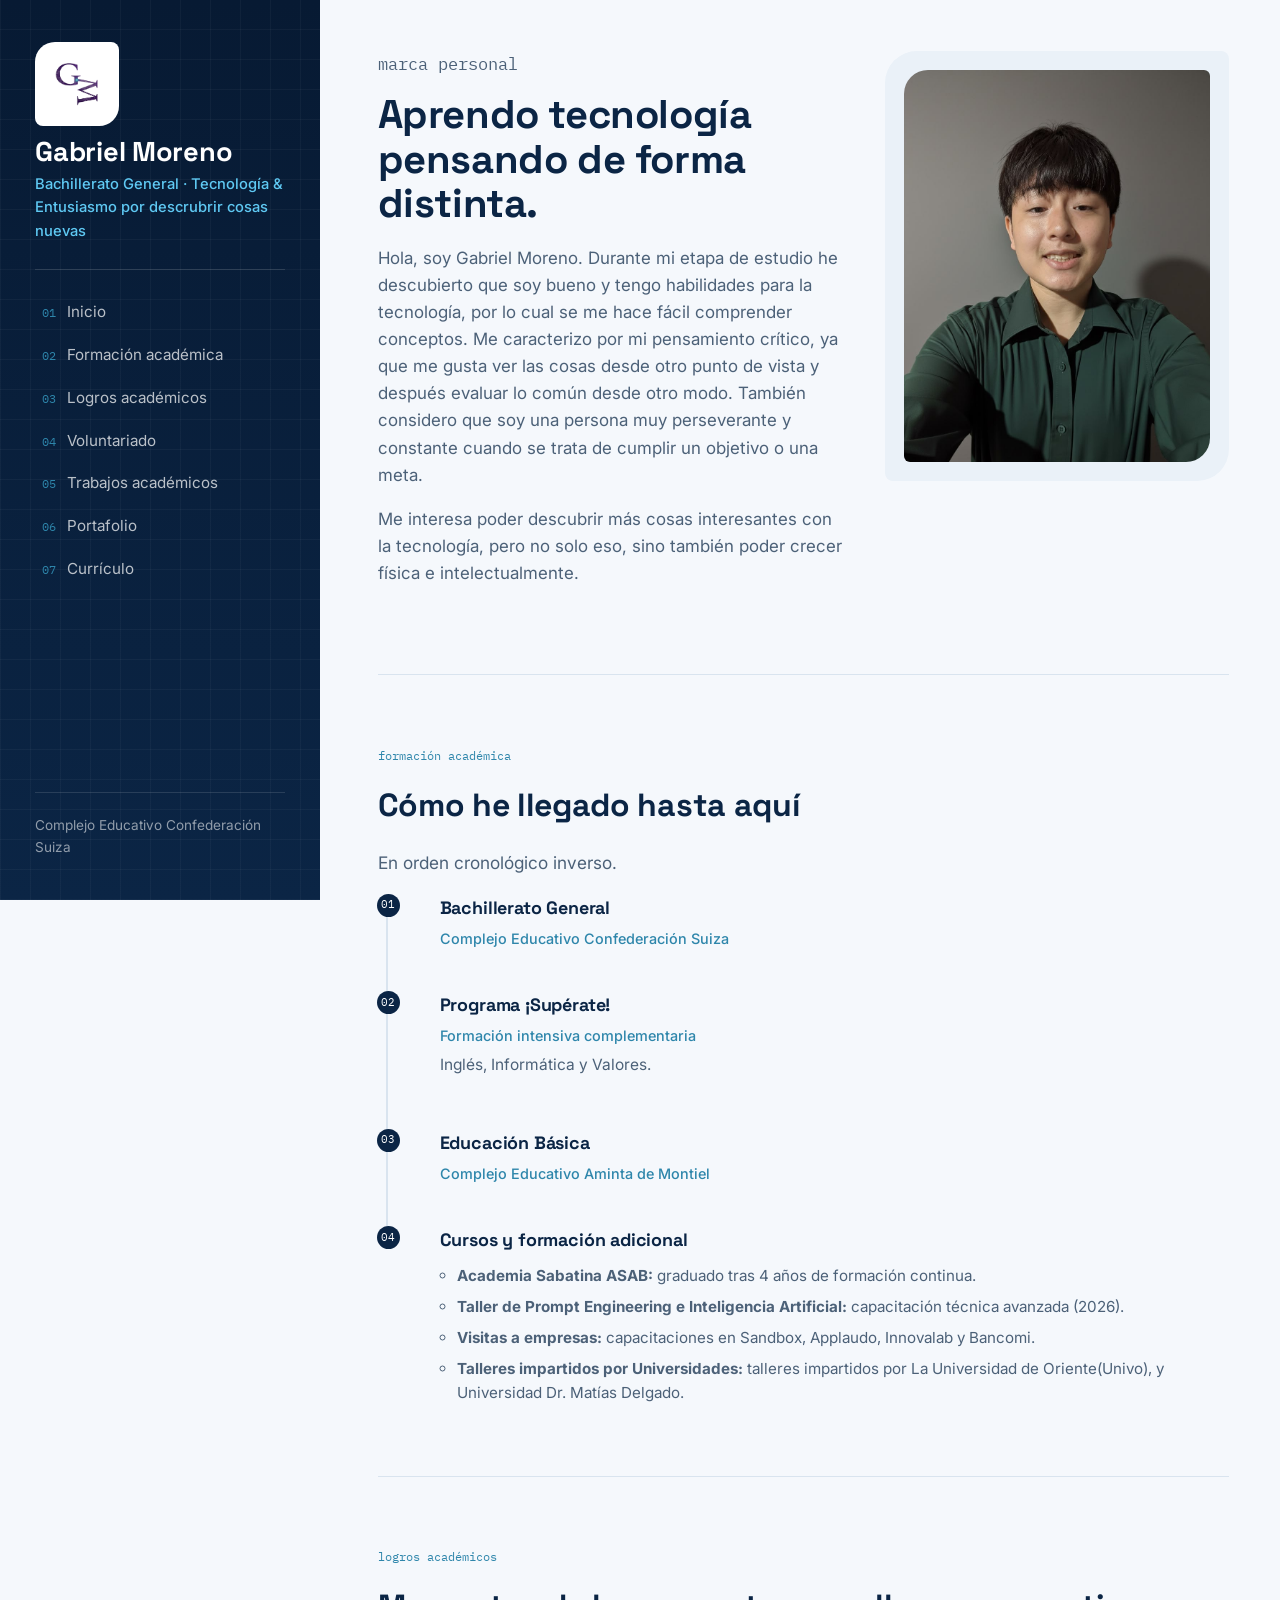
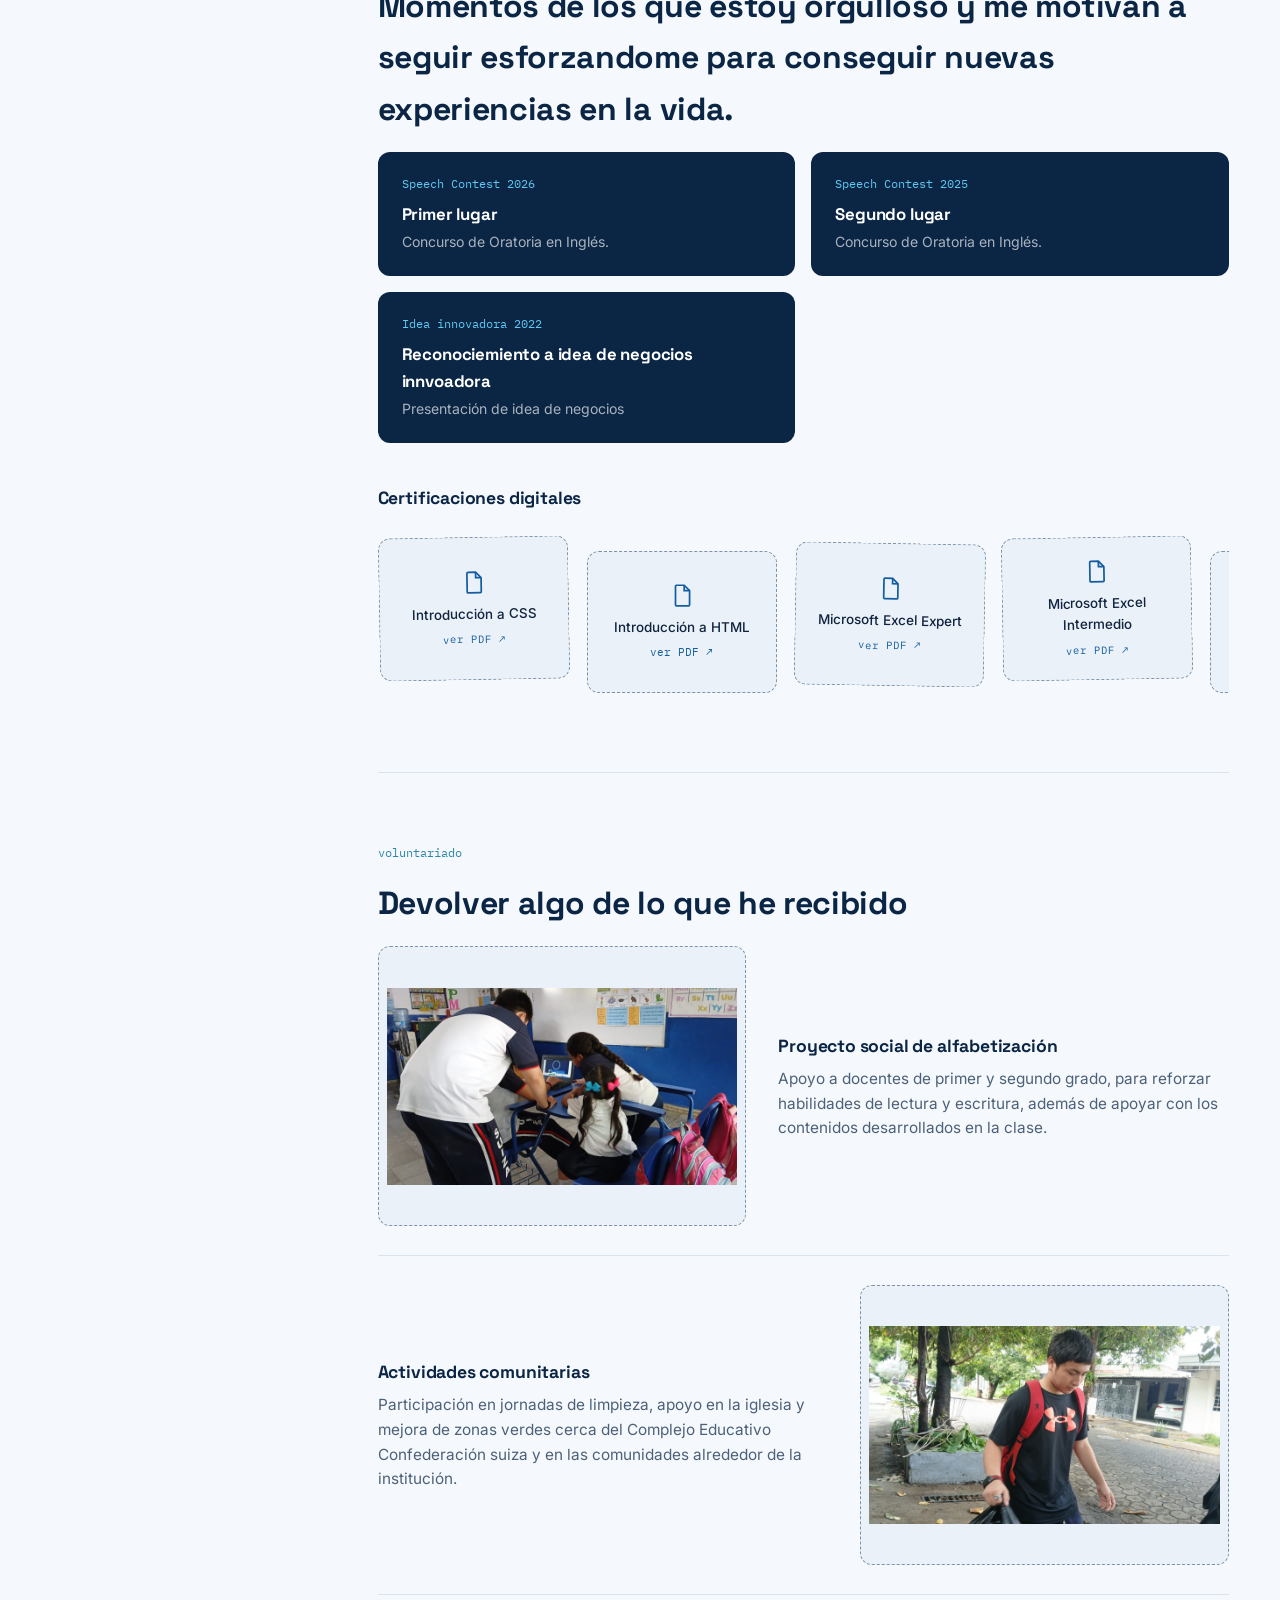
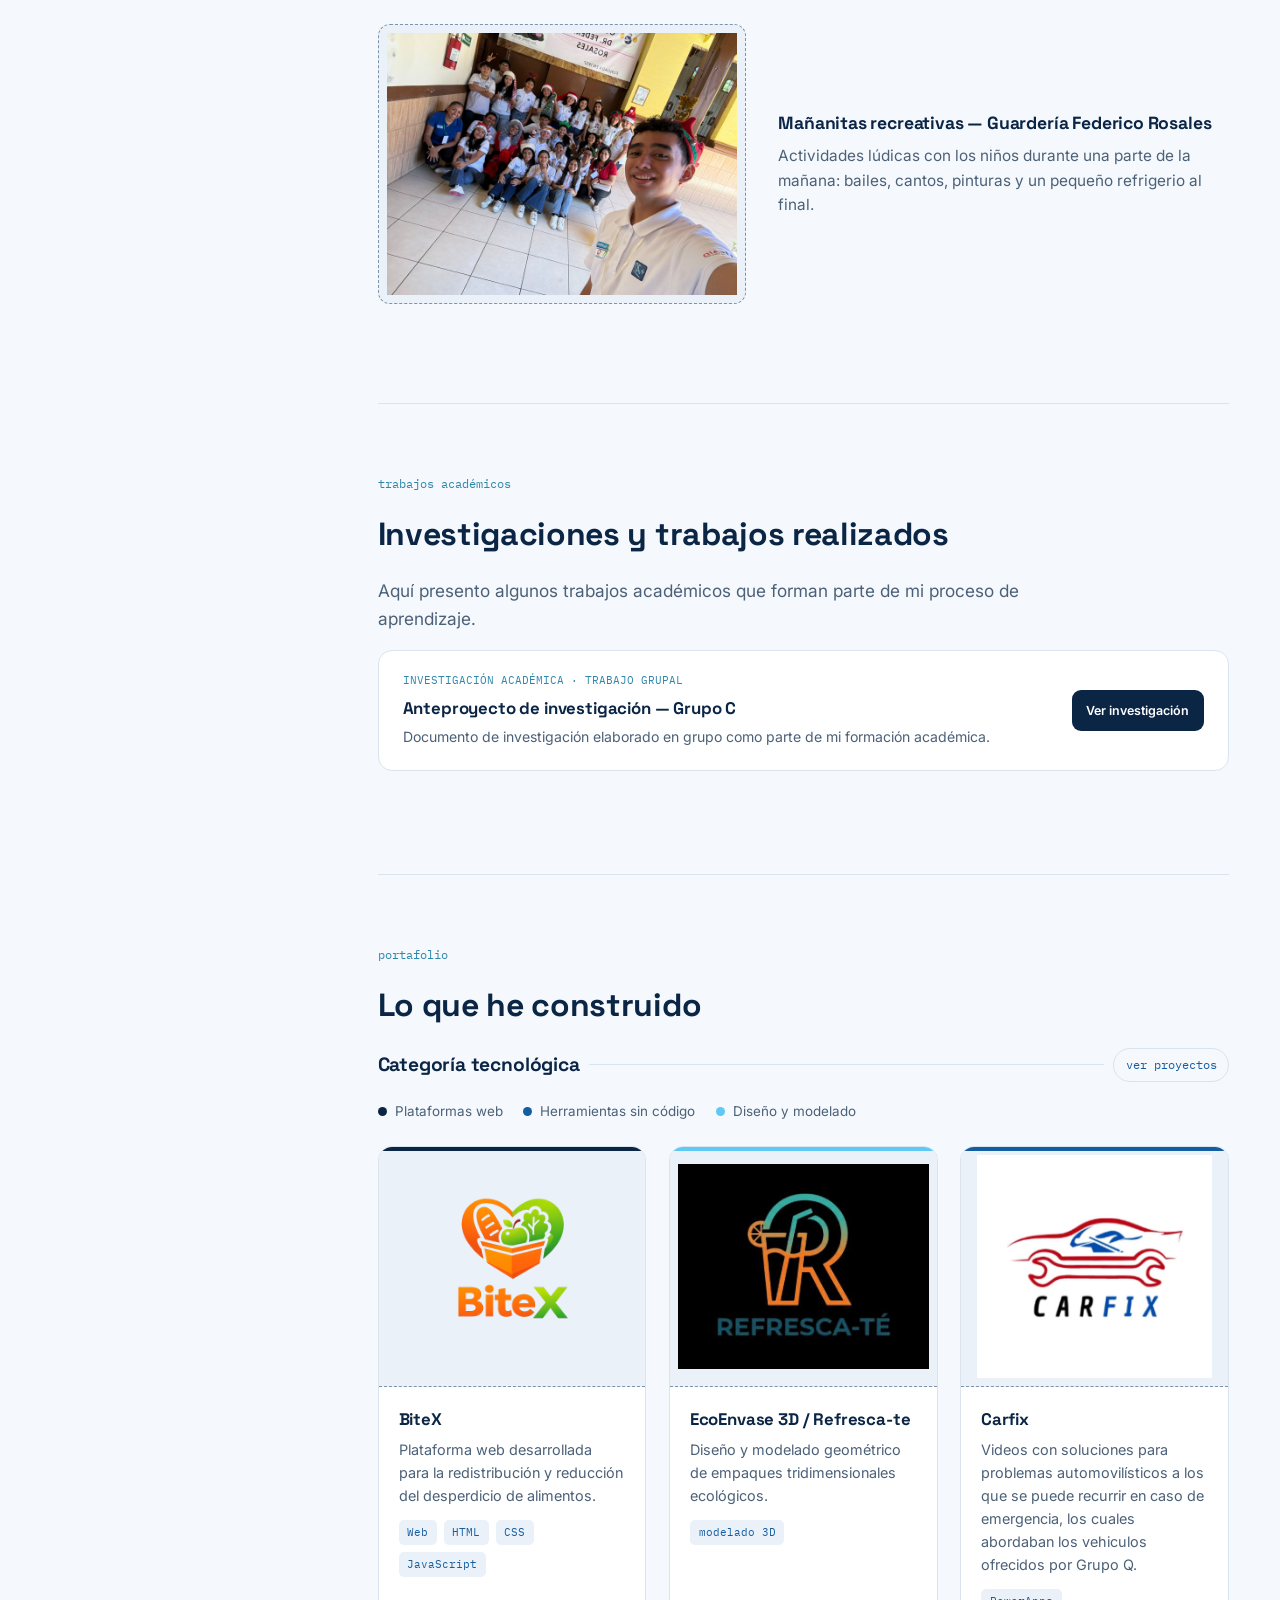
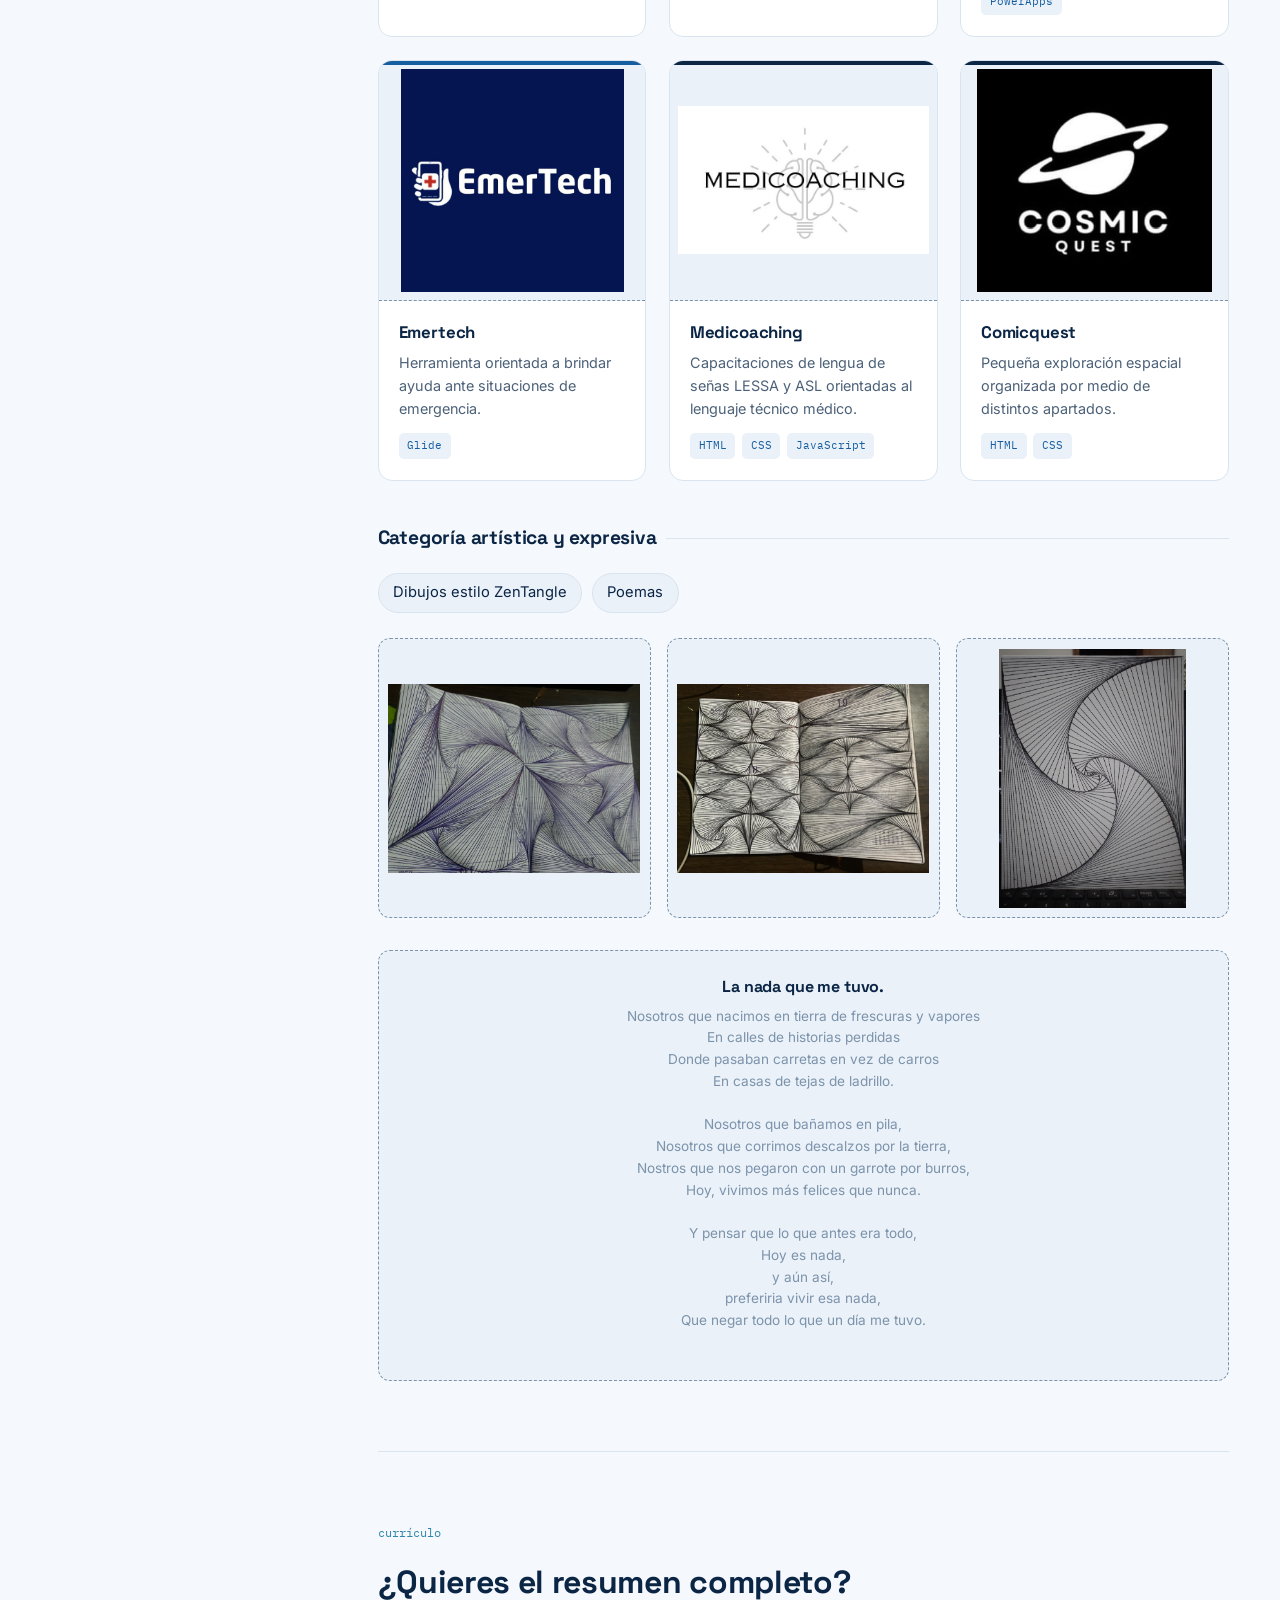
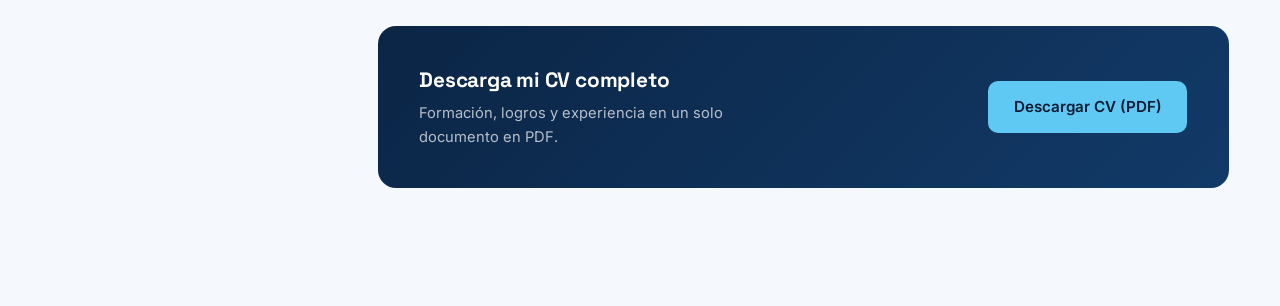
==== index.html @ 1324b187 "Remove 'Mixes de audio' from the list" ====
<!DOCTYPE html>
<html lang="es">
<head>
<!-- ===== CABECERA: configuración, título y hoja de estilos ===== -->
<meta charset="UTF-8">
<meta name="viewport" content="width=device-width, initial-scale=1.0">
<title>Gabriel Moreno — Marca Personal</title>
<link rel="preconnect" href="https://fonts.googleapis.com">
<link rel="preconnect" href="https://fonts.gstatic.com" crossorigin>
<link href="https://fonts.googleapis.com/css2?family=Space+Grotesk:wght@400;500;600;700&family=Inter:wght@400;500;600&family=IBM+Plex+Mono:wght@500&display=swap" rel="stylesheet">
<link rel="stylesheet" href="style.css">
</head>
<body>

<!-- ===== MENÚ LATERAL: navegación principal ===== -->
<nav class="sidebar" aria-label="Navegación principal">
  <div class="brand-mark">
    <img class="brand-logo" src="archivos/logo.png" alt="Logo de Gabriel Moreno">
  </div>
  <h1>Gabriel Moreno</h1>
  <p class="role">Bachillerato General · Tecnología &amp; Entusiasmo por descrubrir cosas nuevas</p>

  <ul class="sidebar-nav">
    <li><a href="#inicio"><span class="idx">01</span> Inicio</a></li>
    <li><a href="#formacion"><span class="idx">02</span> Formación académica</a></li>
    <li><a href="#logros"><span class="idx">03</span> Logros académicos</a></li>
    <li><a href="#voluntariado"><span class="idx">04</span> Voluntariado</a></li>
    <li><a href="#trabajos-academicos"><span class="idx">05</span> Trabajos académicos</a></li>
    <li><a href="#portafolio"><span class="idx">06</span> Portafolio</a></li>
    <li><a href="#cv"><span class="idx">07</span> Currículo</a></li>
  </ul>

  <div class="sidebar-footer">
    Complejo Educativo Confederación Suiza
    <br>
  </div>
</nav>

<!-- ===== CONTENIDO PRINCIPAL ===== -->
<main>

  <!-- ===== SECCIÓN 1: INICIO ===== -->
  <section id="inicio">
    <div class="hero-grid">
      <div class="hero-copy">
        <p class="kicker">marca personal</p>
        <h2>Aprendo tecnología pensando de forma distinta.</h2>
        <p>
          Hola, soy Gabriel Moreno. Durante mi etapa de estudio he descubierto que
          soy bueno y tengo habilidades para la tecnología, por lo cual se me hace
          fácil comprender conceptos. Me caracterizo por mi pensamiento crítico,
          ya que me gusta ver las cosas desde otro punto de vista y después evaluar
          lo común desde otro modo. También considero que soy una persona muy
          perseverante y constante cuando se trata de cumplir un objetivo o una meta.
        </p>
        <p>
          Me interesa poder descubrir más cosas interesantes con la tecnología,
          pero no solo eso, sino también poder crecer física e intelectualmente.
        </p>
      </div>
      <div class="photo-frame">
        <div class="photo-backdrop" aria-hidden="true"></div>
        <div class="photo-slot">
          <img src="archivos/yo.jpeg" alt="Gabriel Moreno">
        </div>
      </div>
    </div>
  </section>

  <!-- ===== SECCIÓN 2: FORMACIÓN ACADÉMICA ===== -->
  <section id="formacion">
    <p class="kicker">formación académica</p>
    <h2>Cómo he llegado hasta aquí</h2>
    <p class="lede">En orden cronológico inverso.</p>

    <ul class="timeline">
      <li>
        <h3>Bachillerato General</h3>
        <p class="meta">Complejo Educativo Confederación Suiza</p>
      </li>
      <li>
        <h3>Programa ¡Supérate!</h3>
        <p class="meta">Formación intensiva complementaria</p>
        <p>Inglés, Informática y Valores.</p>
      </li>
      <li>
        <h3>Educación Básica</h3>
        <p class="meta">Complejo Educativo Aminta de Montiel</p>
      </li>
      <li>
         <h3>Cursos y formación adicional</h3>
        <ul class="sub-list">
          <li><strong>Academia Sabatina ASAB:</strong> graduado tras 4 años de formación continua.</li>
          <li><strong>Taller de Prompt Engineering e Inteligencia Artificial:</strong> capacitación técnica avanzada (2026).</li>
          <li><strong>Visitas a empresas:</strong> capacitaciones en Sandbox, Applaudo, Innovalab y Bancomi.</li>
          <li><strong>Talleres impartidos por Universidades:</strong> talleres impartidos por La Universidad de Oriente(Univo), y Universidad Dr. Matías Delgado.</li>
        </ul>
      </li>
    </ul>
  </section>

  <!-- ===== SECCIÓN 3: LOGROS ACADÉMICOS ===== -->
  <section id="logros">
    <p class="kicker">logros académicos</p>
    <h2>Momentos de los que estoy orgulloso y me motivan a seguir esforzandome para conseguir nuevas experiencias en la vida.</h2>

    <div class="achievement-highlights">
      <div class="card">
        <span class="tag">Speech Contest 2026</span>
        <h3>Primer lugar</h3>
        <p>Concurso de Oratoria en Inglés.</p>
      </div>
      <div class="card">
        <span class="tag">Speech Contest 2025</span>
        <h3>Segundo lugar</h3>
        <p>Concurso de Oratoria en Inglés.</p>
      </div>
      <div class="card">
        <span class="tag">Idea innovadora 2022</span>
        <h3>Reconociemiento a idea de negocios innvoadora</h3>
        <p>Presentación de idea de negocios</p>
      </div>
    </div>

    <h3 class="section-sub">Certificaciones digitales</h3>
    <div class="cert-grid">
      <label class="cert-slot"  for="toggle-media-css">
        <svg class="cert-icon" viewBox="0 0 24 24" fill="none" stroke="currentColor" stroke-width="1.6" aria-hidden="true"><path d="M7 3h7l5 5v13a1 1 0 0 1-1 1H7a1 1 0 0 1-1-1V4a1 1 0 0 1 1-1z"/><path d="M14 3v5h5"/></svg>
        <span class="cert-name">Introducción a CSS</span>
        <span class="cert-hint">ver PDF ↗</span>
      </label>
      <label class="cert-slot"  for="toggle-media-html">
        <svg class="cert-icon" viewBox="0 0 24 24" fill="none" stroke="currentColor" stroke-width="1.6" aria-hidden="true"><path d="M7 3h7l5 5v13a1 1 0 0 1-1 1H7a1 1 0 0 1-1-1V4a1 1 0 0 1 1-1z"/><path d="M14 3v5h5"/></svg>
        <span class="cert-name">Introducción a HTML</span>
        <span class="cert-hint">ver PDF ↗</span>
      </label>
      <label class="cert-slot"  for="toggle-pdf-excel-expert">
        <svg class="cert-icon" viewBox="0 0 24 24" fill="none" stroke="currentColor" stroke-width="1.6" aria-hidden="true"><path d="M7 3h7l5 5v13a1 1 0 0 1-1 1H7a1 1 0 0 1-1-1V4a1 1 0 0 1 1-1z"/><path d="M14 3v5h5"/></svg>
        <span class="cert-name">Microsoft Excel Expert</span>
        <span class="cert-hint">ver PDF ↗</span>
      </label>
      <label class="cert-slot"  for="toggle-pdf-excel-intermedio">
        <svg class="cert-icon" viewBox="0 0 24 24" fill="none" stroke="currentColor" stroke-width="1.6" aria-hidden="true"><path d="M7 3h7l5 5v13a1 1 0 0 1-1 1H7a1 1 0 0 1-1-1V4a1 1 0 0 1 1-1z"/><path d="M14 3v5h5"/></svg>
        <span class="cert-name">Microsoft Excel Intermedio</span>
        <span class="cert-hint">ver PDF ↗</span>
      </label>
      <a class="cert-slot" href="#diploma - Gabriel de Jesús Moreno">
        <svg class="cert-icon" viewBox="0 0 24 24" fill="none" stroke="currentColor" stroke-width="1.6" aria-hidden="true"><path d="M7 3h7l5 5v13a1 1 0 0 1-1 1H7a1 1 0 0 1-1-1V4a1 1 0 0 1 1-1z"/><path d="M14 3v5h5"/></svg>
        <span class="cert-name">Grupo de Inglés — TELUS</span>
        <span class="cert-hint">ver PDF ↗</span>
      </a>
      <label class="cert-slot"  for="toggle-pdf-netacad">
        <svg class="cert-icon" viewBox="0 0 24 24" fill="none" stroke="currentColor" stroke-width="1.6" aria-hidden="true"><path d="M7 3h7l5 5v13a1 1 0 0 1-1 1H7a1 1 0 0 1-1-1V4a1 1 0 0 1 1-1z"/><path d="M14 3v5h5"/></svg>
        <span class="cert-name">NetAcad</span>
        <span class="cert-hint">ver PDF ↗</span>
      </label>
      <label class="cert-slot"  for="toggle-pdf-devweek">
        <svg class="cert-icon" viewBox="0 0 24 24" fill="none" stroke="currentColor" stroke-width="1.6" aria-hidden="true"><path d="M7 3h7l5 5v13a1 1 0 0 1-1 1H7a1 1 0 0 1-1-1V4a1 1 0 0 1 1-1z"/><path d="M14 3v5h5"/></svg>
        <span class="cert-name">DevWeek — Elaniin</span>
        <span class="cert-hint">ver PDF ↗</span>
      </label>
      <label class="cert-slot"  for="toggle-media-js">
        <svg class="cert-icon" viewBox="0 0 24 24" fill="none" stroke="currentColor" stroke-width="1.6" aria-hidden="true"><path d="M7 3h7l5 5v13a1 1 0 0 1-1 1H7a1 1 0 0 1-1-1V4a1 1 0 0 1 1-1z"/><path d="M14 3v5h5"/></svg>
        <span class="cert-name">Introducción a JavaScript</span>
        <span class="cert-hint">ver PDF ↗</span>
      </label>
    </div>
  </section>

  <!-- ===== SECCIÓN 4: VOLUNTARIADO ===== -->
  <section id="voluntariado">
    <p class="kicker">voluntariado</p>
    <h2>Devolver algo de lo que he recibido</h2>

    <div class="volunteer-row">
      <div class="img-slot">
        <label class="media-trigger"  aria-label="Ampliar imagen" for="toggle-img-vol1"><img src="archivos/voluntariado1.jpeg" alt="Clases con los niños." ></label>
      </div>
      <div>
        <h3>Proyecto social de alfabetización</h3>
        <p>Apoyo a docentes de primer y segundo grado, para reforzar habilidades de lectura y escritura, además de apoyar con los contenidos desarrollados en la clase.</p>
      </div>
    </div>

    <div class="volunteer-row">
      <div class="img-slot">
        <label class="media-trigger"  aria-label="Ampliar imagen" for="toggle-img-vol2"><img src="archivos/voluntariado2.jpeg" alt="Ayuda comunitaria." ></label>
      </div>
      <div>
        <h3>Actividades comunitarias</h3>
        <p>Participación en jornadas de limpieza, apoyo en la iglesia y mejora de zonas verdes cerca del Complejo Educativo Confederación suiza y en las comunidades alrededor de la institución.</p>
      </div>
    </div>

    <div class="volunteer-row">
      <div class="img-slot">
        <label class="media-trigger"  aria-label="Ampliar imagen" for="toggle-img-vol3"><img src="archivos/voluntariado3.jpeg" alt="Mañanitas recreativas." ></label>
      </div>
      <div>
        <h3>Mañanitas recreativas — Guardería Federico Rosales</h3>
        <p>Actividades lúdicas con los niños durante una parte de la mañana: bailes, cantos, pinturas y un pequeño refrigerio al final.</p>
      </div>
    </div>
  </section>

  <!-- ===== SECCIÓN 5: TRABAJOS ACADÉMICOS ===== -->
  <!-- Esta sección reúne investigaciones y documentos académicos que he realizado. -->
  <section id="trabajos-academicos">
    <p class="kicker">trabajos académicos</p>
    <h2>Investigaciones y trabajos realizados</h2>
    <p class="lede">
      Aquí presento algunos trabajos académicos que forman parte de mi proceso de aprendizaje.
    </p>

    <!-- Tarjeta del documento investigativo -->
    <div class="research-card">
      <div>
        <span class="research-kind">Investigación académica · Trabajo grupal</span>
        <h4>Anteproyecto de investigación — Grupo C</h4>
        <p>Documento de investigación elaborado en grupo como parte de mi formación académica.</p>
      </div>
      <label class="research-button" for="toggle-pdf-research">Ver investigación</label>
    </div>
  </section>

  <!-- ===== SECCIÓN 6: PORTAFOLIO ===== -->
  <section id="portafolio">
    <p class="kicker">portafolio</p>
    <h2>Lo que he construido</h2>

    <div class="portfolio-tabs-label">
      <h3>Categoría tecnológica</h3>
      <div class="line"></div>
      <a class="repo-link" href="proyectos/README.md">ver proyectos</a>
    </div>

    <div class="cat-legend">
      <span><i style="background:var(--color-web)"></i>Plataformas web</span>
      <span><i style="background:var(--color-sin-codigo)"></i>Herramientas sin código</span>
      <span><i style="background:var(--color-diseno)"></i>Diseño y modelado</span>
    </div>

    <div class="project-grid">
      <div class="project-card" style="--accent:var(--color-web)">
        <div class="img-slot">
          <img src="archivos/bitex.png" alt="Proyecto BiteX">
        </div>
        <div class="body">
          <h4>BiteX</h4>
          <p>Plataforma web desarrollada para la redistribución y reducción del desperdicio de alimentos.</p>
          <ul class="stack"><li>Web</li><li>HTML</li><li>CSS</li><li>JavaScript</li></ul>
        </div>
      </div>

      <div class="project-card" style="--accent:var(--color-diseno)">
        <div class="img-slot">
          <img src="archivos/refrescate.jpeg" alt="Imagen del proyecto">
        </div>
        <div class="body">
          <h4>EcoEnvase 3D / Refresca-te</h4>
          <p>Diseño y modelado geométrico de empaques tridimensionales ecológicos.</p>
          <ul class="stack"><li>modelado 3D</li></ul>
        </div>
      </div>

      <div class="project-card" style="--accent:var(--color-sin-codigo)">
        <div class="img-slot">
          <img src="archivos/carfix.jpeg" alt="Proyecto Carfix">        </div>
        <div class="body">
          <h4>Carfix</h4>
          <p>Videos con soluciones para problemas automovilísticos a los que se puede recurrir en caso de emergencia, los cuales abordaban los vehiculos ofrecidos por Grupo Q.</p>
          <ul class="stack"><li>PowerApps</li></ul>
        </div>      </div>

      <div class="project-card" style="--accent:var(--color-sin-codigo)">
        <div class="img-slot">
          <img src="archivos/emertech.jpeg" alt="Proyecto Emertech">
        </div>
        <div class="body">
          <h4>Emertech</h4>
          <p>Herramienta orientada a brindar ayuda ante situaciones de emergencia.</p>
          <ul class="stack"><li>Glide</li></ul>
        </div>
      </div>

      <div class="project-card" style="--accent:var(--color-web)">
        <div class="img-slot">
          <img src="archivos/medicoaching.jpeg" alt="Proyecto Medicoaching">
        </div>
        <div class="body">
          <h4>Medicoaching</h4>
          <p>Capacitaciones de lengua de señas LESSA y ASL orientadas al lenguaje técnico médico.</p>
          <ul class="stack"><li>HTML</li><li>CSS</li><li>JavaScript</li></ul>
        </div>
      </div>

      <div class="project-card" style="--accent:var(--color-web)">
        <div class="img-slot">
          <img src="archivos/comicquest.jpeg" alt="Proyecto Comicquest">
        </div>
        <div class="body">
          <h4>Comicquest</h4>
          <p>Pequeña exploración espacial organizada por medio de distintos apartados.</p>
          <ul class="stack"><li>HTML</li><li>CSS</li></ul>
        </div>
      </div>
    </div>

    <div class="portfolio-tabs-label">
      <h3>Categoría artística y expresiva</h3>
      <div class="line"></div>
    </div>

    <ul class="art-list">
      <li>Dibujos estilo ZenTangle</li>
      <li>Poemas</li>
    </ul>

    <div class="art-gallery">
      <div class="art-slot">
        <label class="media-trigger"  aria-label="Ampliar imagen" for="toggle-img-dibujo1"><img src="archivos/dibujo1.jpeg" alt="Dibujo estilo ZenTangle 1"></label>
      </div>
      <div class="art-slot">
        <label class="media-trigger"  aria-label="Ampliar imagen" for="toggle-img-dibujo2"><img src="archivos/dibujo2.jpeg" alt="Dibujo estilo ZenTangle 2"></label>
      </div>
      <div class="art-slot">
        <label class="media-trigger"  aria-label="Ampliar imagen" for="toggle-img-dibujo3"><img src="archivos/dibujo3.jpeg" alt="Dibujo estilo ZenTangle 3"></label>
      </div>

      <div class="poem-slot">
        <h4>La nada que me tuvo.</h4>
        <p>Nosotros que nacimos en tierra de frescuras y vapores <br>
En calles de historias perdidas<br>
Donde pasaban carretas en vez de carros<br>
En casas de tejas de ladrillo.<br>
<br>
Nosotros que bañamos en pila,<br>
Nosotros que corrimos descalzos por la tierra,<br>
Nostros que nos pegaron con un garrote por burros, <br>
Hoy, vivimos más felices que nunca.<br>
<br>
Y pensar que lo que antes era todo,<br>
Hoy es nada,<br>
y aún así,<br>
preferiria vivir esa nada,<br>
Que negar todo lo que un día me tuvo.</p><br>
      </div>
    </div>
  </section>

  <!-- ===== SECCIÓN 7: CURRÍCULO ===== -->
  <section id="cv">
    <p class="kicker">currículo</p>
    <h2>¿Quieres el resumen completo?</h2>
    <div class="cv-box">
      <div>
        <h3>Descarga mi CV completo</h3>
        <p>Formación, logros y experiencia en un solo documento en PDF.</p>
      </div>
      <a class="cv-button" href="archivos/cv.pdf" download>Descargar CV (PDF)</a>
    </div>
  </section>

</main>

<!-- ===== VISUALIZACIÓN DE PDFs E IMÁGENES SIN JAVASCRIPT ===== -->
<!-- Cada checkbox controla un modal. Las etiquetas <label> permiten abrirlo y cerrarlo. -->
<input id="toggle-media-css" class="media-toggle" type="checkbox">
<div id="media-css" class="media-modal"><label class="modal-bg" for="toggle-media-css" aria-label="Cerrar"></label><label class="modal-close" for="toggle-media-css" aria-label="Cerrar">×</label><img class="modal-img" src="archivos/css.jpeg" alt="Certificado de Introducción a CSS"></div><input id="toggle-media-html" class="media-toggle" type="checkbox">
<div id="media-html" class="media-modal"><label class="modal-bg" for="toggle-media-html" aria-label="Cerrar"></label><label class="modal-close" for="toggle-media-html" aria-label="Cerrar">×</label><img class="modal-img" src="archivos/html.jpeg" alt="Certificado de Introducción a HTML"></div><input id="toggle-media-js" class="media-toggle" type="checkbox">
<div id="media-js" class="media-modal"><label class="modal-bg" for="toggle-media-js" aria-label="Cerrar"></label><label class="modal-close" for="toggle-media-js" aria-label="Cerrar">×</label><img class="modal-img" src="archivos/js.jpg" alt="Certificado de Introducción a JavaScript"></div><input id="toggle-pdf-excel-expert" class="media-toggle" type="checkbox">
<div id="pdf-excel-expert" class="media-modal"><label class="modal-bg" for="toggle-pdf-excel-expert" aria-label="Cerrar"></label><label class="modal-close" for="toggle-pdf-excel-expert" aria-label="Cerrar">×</label><iframe src="archivos/Excel Expert.pdf" title="Microsoft Excel Expert"></iframe></div><input id="toggle-pdf-excel-intermedio" class="media-toggle" type="checkbox">
<div id="pdf-excel-intermedio" class="media-modal"><label class="modal-bg" for="toggle-pdf-excel-intermedio" aria-label="Cerrar"></label><label class="modal-close" for="toggle-pdf-excel-intermedio" aria-label="Cerrar">×</label><iframe src="archivos/Cert62413161172.pdf" title="Microsoft Excel Intermedio"></iframe></div><input id="toggle-pdf-telus" class="media-toggle" type="checkbox">
<div id="pdf-telus" class="media-modal"><label class="modal-bg" for="toggle-pdf-telus" aria-label="Cerrar"></label><label class="modal-close" for="toggle-pdf-telus" aria-label="Cerrar">×</label><iframe src="archivos/Diploma - Gabriel De Jesús Moreno.pdf" title="Grupo de Inglés TELUS"></iframe></div><input id="toggle-pdf-netacad" class="media-toggle" type="checkbox">
<div id="pdf-netacad" class="media-modal"><label class="modal-bg" for="toggle-pdf-netacad" aria-label="Cerrar"></label><label class="modal-close" for="toggle-pdf-netacad" aria-label="Cerrar">×</label><iframe src="archivos/NetworkingBasicsUpdate20260630-31-3f43p0 (1).pdf" title="NetAcad"></iframe></div><input id="toggle-pdf-devweek" class="media-toggle" type="checkbox">
<div id="pdf-devweek" class="media-modal"><label class="modal-bg" for="toggle-pdf-devweek" aria-label="Cerrar"></label><label class="modal-close" for="toggle-pdf-devweek" aria-label="Cerrar">×</label><iframe src="archivos/15_Diploma.pdf" title="DevWeek Elaniin"></iframe></div><input id="toggle-pdf-research" class="media-toggle" type="checkbox">
<div id="pdf-research" class="media-modal"><label class="modal-bg" for="toggle-pdf-research" aria-label="Cerrar"></label><label class="modal-close" for="toggle-pdf-research" aria-label="Cerrar">×</label><iframe src="archivos/Anteproyecto-Grupo C-Huizúcar-GE.pdf" title="Anteproyecto de investigación"></iframe></div><input id="toggle-img-vol1" class="media-toggle" type="checkbox">
<div id="img-vol1" class="media-modal"><label class="modal-bg" for="toggle-img-vol1" aria-label="Cerrar"></label><label class="modal-close" for="toggle-img-vol1" aria-label="Cerrar">×</label><img class="modal-img" src="archivos/voluntariado1.jpeg" alt="Fotografía de alfabetización"></div><input id="toggle-img-vol2" class="media-toggle" type="checkbox">
<div id="img-vol2" class="media-modal"><label class="modal-bg" for="toggle-img-vol2" aria-label="Cerrar"></label><label class="modal-close" for="toggle-img-vol2" aria-label="Cerrar">×</label><img class="modal-img" src="archivos/voluntariado2.jpeg" alt="Fotografía de actividades comunitarias"></div><input id="toggle-img-vol3" class="media-toggle" type="checkbox">
<div id="img-vol3" class="media-modal"><label class="modal-bg" for="toggle-img-vol3" aria-label="Cerrar"></label><label class="modal-close" for="toggle-img-vol3" aria-label="Cerrar">×</label><img class="modal-img" src="archivos/voluntariado3.jpeg" alt="Fotografía de mañanitas recreativas"></div><input id="toggle-img-bitex" class="media-toggle" type="checkbox">
<div id="img-bitex" class="media-modal"><label class="modal-bg" for="toggle-img-bitex" aria-label="Cerrar"></label><label class="modal-close" for="toggle-img-bitex" aria-label="Cerrar">×</label><img class="modal-img" src="archivos/bitex.png" alt="Imagen del proyecto BiteX"></div><input id="toggle-img-refrescate" class="media-toggle" type="checkbox">
<div id="img-refrescate" class="media-modal"><label class="modal-bg" for="toggle-img-refrescate" aria-label="Cerrar"></label><label class="modal-close" for="toggle-img-refrescate" aria-label="Cerrar">×</label><img class="modal-img" src="archivos/refrescate.jpeg" alt="Imagen del proyecto EcoEnvase 3D / Refresca-te"></div><input id="toggle-img-carfix" class="media-toggle" type="checkbox">
<div id="img-carfix" class="media-modal"><label class="modal-bg" for="toggle-img-carfix" aria-label="Cerrar"></label><label class="modal-close" for="toggle-img-carfix" aria-label="Cerrar">×</label><img class="modal-img" src="archivos/carfix.jpeg" alt="Imagen del proyecto Carfix"></div><input id="toggle-img-emertech" class="media-toggle" type="checkbox">
<div id="img-emertech" class="media-modal"><label class="modal-bg" for="toggle-img-emertech" aria-label="Cerrar"></label><label class="modal-close" for="toggle-img-emertech" aria-label="Cerrar">×</label><img class="modal-img" src="archivos/emertech.jpeg" alt="Imagen del proyecto Emertech"></div><input id="toggle-img-medicoaching" class="media-toggle" type="checkbox">
<div id="img-medicoaching" class="media-modal"><label class="modal-bg" for="toggle-img-medicoaching" aria-label="Cerrar"></label><label class="modal-close" for="toggle-img-medicoaching" aria-label="Cerrar">×</label><img class="modal-img" src="archivos/medicoaching.jpeg" alt="Imagen del proyecto Medicoaching"></div><input id="toggle-img-comicquest" class="media-toggle" type="checkbox">
<div id="img-comicquest" class="media-modal"><label class="modal-bg" for="toggle-img-comicquest" aria-label="Cerrar"></label><label class="modal-close" for="toggle-img-comicquest" aria-label="Cerrar">×</label><img class="modal-img" src="archivos/comicquest.jpeg" alt="Imagen del proyecto Comicquest"></div><input id="toggle-img-dibujo1" class="media-toggle" type="checkbox">
<div id="img-dibujo1" class="media-modal"><label class="modal-bg" for="toggle-img-dibujo1" aria-label="Cerrar"></label><label class="modal-close" for="toggle-img-dibujo1" aria-label="Cerrar">×</label><img class="modal-img" src="archivos/dibujo1.jpeg" alt="Dibujo ZenTangle 1"></div><input id="toggle-img-dibujo2" class="media-toggle" type="checkbox">
<div id="img-dibujo2" class="media-modal"><label class="modal-bg" for="toggle-img-dibujo2" aria-label="Cerrar"></label><label class="modal-close" for="toggle-img-dibujo2" aria-label="Cerrar">×</label><img class="modal-img" src="archivos/dibujo2.jpeg" alt="Dibujo ZenTangle 2"></div><input id="toggle-img-dibujo3" class="media-toggle" type="checkbox">
<div id="img-dibujo3" class="media-modal"><label class="modal-bg" for="toggle-img-dibujo3" aria-label="Cerrar"></label><label class="modal-close" for="toggle-img-dibujo3" aria-label="Cerrar">×</label><img class="modal-img" src="archivos/dibujo3.jpeg" alt="Dibujo ZenTangle 3"></div></body>
</html>
---- style.css ----
/* =========================================================
   ESTILOS PRINCIPALES DEL PORTAFOLIO
   Este archivo contiene únicamente el diseño visual de la página.
   Las variables y reglas están agrupadas por sección para facilitar
   su lectura y modificación.
   ========================================================= */

/* ===== 1. COLORES, FUENTES Y MEDIDAS GENERALES ===== */
/* Variables principales del sitio */
  :root{
    --azul-oscuro:#071a33;
    --azul-principal:#0b2545;
    --azul-secundario:#123a68;
    --azul-medio:#145da0;
    --azul-claro:#2e86ab;
    --azul-celeste:#5fc9f3;
    --fondo:#f5f8fc;
    --fondo-secundario:#eaf1f8;
    --texto-principal:#10233f;
    --texto-secundario:#4c6178;
    --texto-suave:#7c93ab;
    --borde:#d9e4ef;
    --blanco:#ffffff;

    --color-web:var(--azul-principal);
    --color-sin-codigo:var(--azul-medio);
    --color-diseno:var(--azul-celeste);

    --fuente-titulos:'Space Grotesk', sans-serif;
    --fuente-cuerpo:'Inter', sans-serif;
    --fuente-mono:'IBM Plex Mono', monospace;

    --ancho-menu:320px;
  }

  *{box-sizing:border-box;}
  html{scroll-behavior:smooth;}
  body{
    margin:0;
    font-family:var(--fuente-cuerpo);
    color:var(--texto-principal);
    background:var(--fondo);
    line-height:1.6;
  }
  img{max-width:100%;display:block;}
  a{color:inherit;}

  h1,h2,h3,h4{
    font-family:var(--fuente-titulos);
    margin:0 0 0.4em 0;
    color:var(--azul-principal);
    letter-spacing:-0.01em;
  }

  p{margin:0 0 1em 0;}

  .container{
    max-width:760px;
  }

  /* ===== 2. MENÚ LATERAL ===== */
  .sidebar{
    position:fixed;
    top:0; left:0; bottom:0;
    width:var(--ancho-menu);
    background:
      repeating-linear-gradient(0deg, rgba(255,255,255,0.035) 0 1px, transparent 1px 30px),
      repeating-linear-gradient(90deg, rgba(255,255,255,0.035) 0 1px, transparent 1px 30px),
      linear-gradient(180deg, var(--azul-oscuro) 0%, var(--azul-principal) 100%);
    color:#dce8f5;
    padding:2.6rem 2.2rem;
    display:flex;
    flex-direction:column;
    overflow-y:auto;
  }

  .sidebar::-webkit-scrollbar{width:6px;}
  .sidebar::-webkit-scrollbar-thumb{background:var(--azul-secundario); border-radius:4px;}

  .brand-mark{
    position:relative;
    width:84px;
    height:84px;
    border-radius:20px 8px 20px 8px;
    background:#ffffff;
    box-shadow:inset 0 0 0 1px rgba(255,255,255,0.09);
    display:flex;
    align-items:center;
    justify-content:center;
    margin-bottom:0.65rem;
    overflow:hidden;
  }
  .brand-mark-trace{
    position:absolute;
    inset:0;
    width:100%;
    height:100%;
    fill:none;
    stroke:var(--azul-claro);
    stroke-width:1.6;
    stroke-linecap:round;
    opacity:0.6;
  }
  .brand-mark-letters{
    position:relative;
    z-index:1;
    font-family:var(--fuente-titulos);
    font-weight:600;
    font-size:1.55rem;
    color:#fff;
  }
  .brand-logo{
    position:relative;
    z-index:1;
    width:72%;
    height:72%;
    object-fit:contain;
    display:block;
    border-radius:10px;
  }
  .brand-mark-caption{
    font-family:var(--fuente-mono);
    font-size:0.62rem;
    color:rgba(255,255,255,0.38);
    margin:0 0 1.7rem 0;
  }

  .sidebar h1{
    color:#fff;
    font-size:1.7rem;
    line-height:1.15;
    margin-bottom:0.35rem;
  }

  .sidebar .role{
    color:var(--azul-celeste);
    font-size:0.92rem;
    font-weight:500;
    margin-bottom:1.6rem;
  }

  .sidebar-nav{
    list-style:none;
    margin:0 0 auto 0;
    padding:0;
    border-top:1px solid rgba(255,255,255,0.12);
    padding-top:1.4rem;
  }
  .sidebar-nav li + li{ margin-top:0.15rem; }
  .sidebar-nav a{
    display:flex;
    align-items:baseline;
    gap:0.6rem;
    text-decoration:none;
    color:rgba(255,255,255,0.72);
    font-size:0.95rem;
    padding:0.5rem 0.4rem;
    border-radius:8px;
    transition:background 0.15s ease, color 0.15s ease;
  }
  .sidebar-nav a:hover,
  .sidebar-nav a:focus-visible{
    background:rgba(255,255,255,0.07);
    color:#fff;
    outline:none;
  }
  .sidebar-nav .idx{
    font-family:var(--fuente-mono);
    font-size:0.72rem;
    color:var(--azul-claro);
    min-width:1.4em;
  }

  .sidebar-footer{
    margin-top:2rem;
    padding-top:1.4rem;
    border-top:1px solid rgba(255,255,255,0.12);
    font-size:0.85rem;
    color:rgba(255,255,255,0.55);
  }
  .sidebar-footer a{
    display:inline-block;
    margin-top:0.5rem;
    color:var(--azul-celeste);
    text-decoration:none;
    border-bottom:1px solid rgba(95,201,243,0.35);
  }
  .sidebar-footer a:hover{ color:#fff; }

  /* ===== 3. CONTENIDO PRINCIPAL ===== */
  main{
    margin-left:var(--ancho-menu);
    padding:0 3.2rem 3rem 3.6rem;
  }

  section{
    padding:4.4rem 0;
    border-bottom:1px solid var(--borde);
    scroll-margin-top:2rem;
  }
  section:last-of-type{ border-bottom:none; }

  .kicker{
    font-family:var(--fuente-mono);
    font-size:0.78rem;
    color:var(--azul-claro);
    margin-bottom:0.9rem;
  }

  section h2{
    font-size:2rem;
    margin-bottom:1.1rem;
  }

  .lede{
    font-size:1.08rem;
    color:var(--texto-secundario);
    max-width:60ch;
  }

  /* ===== 4. SECCIÓN INICIO ===== */
  #inicio{
    padding-top:3.2rem;
  }
  .hero-grid{
    display:grid;
    grid-template-columns:1.15fr 0.85fr;
    gap:2.6rem;
    align-items:start;
  }
  .hero-copy h2{
    font-size:2.5rem;
    line-height:1.12;
  }
  .hero-copy p{
    font-size:1.06rem;
    color:var(--texto-secundario);
  }
  .photo-frame{
    position:relative;
  }
  .photo-backdrop{
    display:none;
  }
  .photo-slot{
    position:relative;
    z-index:1;
    aspect-ratio:4/5;
    border:none;
    border-radius:32px 8px 32px 8px;
    background:var(--fondo-secundario);
    display:flex;
    flex-direction:column;
    align-items:center;
    justify-content:center;
    text-align:center;
    padding:1.2rem;
    color:var(--texto-secundario);
    font-size:0.86rem;
  }
  .photo-slot img{
    width:100%;
    height:100%;
    object-fit:cover;
    border-radius:24px 6px 24px 6px;
  }

  /* ===== 5. FORMACIÓN ACADÉMICA ===== */
  .timeline{
    list-style:none;
    margin:0;
    padding:0;
    counter-reset:step;
  }
  .timeline li{
    counter-increment:step;
    position:relative;
    padding:0 0 2.2rem 3.2rem;
    border-left:2px solid var(--borde);
    margin-left:0.55rem;
  }
  .timeline li:last-child{
    border-left-color:transparent;
    padding-bottom:0;
  }
  .timeline li::before{
    content: counter(step, decimal-leading-zero);
    font-family:var(--fuente-mono);
    font-size:0.7rem;
    position:absolute;
    left:-0.72rem;
    top:0;
    width:1.44rem;
    height:1.44rem;
    background:var(--azul-principal);
    color:#fff;
    border-radius:50%;
    display:flex;
    align-items:center;
    justify-content:center;
  }
  .timeline h3{
    font-size:1.12rem;
    margin-bottom:0.25rem;
  }
  .timeline .meta{
    color:var(--azul-claro);
    font-size:0.9rem;
    font-weight:500;
    margin-bottom:0.4rem;
  }
  .timeline p{
    color:var(--texto-secundario);
    font-size:0.97rem;
    max-width:56ch;
  }
  .sub-list{
    margin:0.6rem 0 0 0;
    padding-left:1.1rem;
    color:var(--texto-secundario);
    font-size:0.95rem;
  }
  .sub-list li{
    border:none;
    padding:0 0 0.4rem 0;
    margin:0;
  }
  .sub-list li::before{ content:none; }

  /* ===== 6. LOGROS Y CERTIFICACIONES ===== */
  .achievement-highlights{
    display:grid;
    grid-template-columns:repeat(2,1fr);
    gap:1rem;
    margin-bottom:2.2rem;
  }
  .achievement-highlights .card{
    background:var(--azul-principal);
    color:#fff;
    border-radius:12px;
    padding:1.4rem 1.5rem;
  }
  .achievement-highlights .card .tag{
    font-family:var(--fuente-mono);
    font-size:0.72rem;
    color:var(--azul-celeste);
    display:block;
    margin-bottom:0.5rem;
  }
  .achievement-highlights .card h3{
    color:#fff;
    font-size:1.05rem;
    margin-bottom:0.2rem;
  }
  .achievement-highlights .card p{
    color:rgba(255,255,255,0.65);
    font-size:0.88rem;
    margin:0;
  }

  h3.section-sub{
    font-size:1.1rem;
    color:var(--azul-principal);
    margin:0 0 1rem 0;
    padding-top:0.4rem;
  }

  .cert-grid{
    display:flex;
    gap:1.1rem;
    overflow-x:auto;
    padding:0.5rem 0.3rem 1.4rem 0.3rem;
    scroll-snap-type:x proximity;
  }
  .cert-grid::-webkit-scrollbar{ height:6px; }
  .cert-grid::-webkit-scrollbar-thumb{ background:var(--borde); border-radius:4px; }
  .cert-slot{
    flex:0 0 190px;
    border:1.5px dashed var(--texto-suave);
    border-radius:12px;
    background:var(--fondo-secundario);
    aspect-ratio:4/3;
    display:flex;
    flex-direction:column;
    align-items:center;
    justify-content:center;
    text-align:center;
    padding:0.9rem;
    scroll-snap-align:start;
    text-decoration:none;
    color:inherit;
    cursor:pointer;
    transition:border-color 0.15s ease, background 0.15s ease, transform 0.15s ease;
  }
  .cert-slot:hover,
  .cert-slot:focus-visible{
    border-color:var(--azul-claro);
    border-style:solid;
    background:var(--blanco);
    outline:none;
  }
  .cert-icon{
    width:26px;
    height:26px;
    color:var(--azul-medio);
    margin-bottom:0.55rem;
  }
  .cert-slot:nth-child(3n+2){ transform:translateY(14px); }
  .cert-slot:nth-child(3n+1){ transform:rotate(-1deg); }
  .cert-slot:nth-child(3n){ transform:rotate(1deg) translateY(6px); }
  .cert-slot .cert-name{
    font-size:0.84rem;
    font-weight:500;
    color:var(--texto-principal);
  }
  .cert-slot .cert-hint{
    font-family:var(--fuente-mono);
    font-size:0.66rem;
    color:var(--azul-medio);
    margin-top:0.35rem;
  }

  /* ===== 7. VOLUNTARIADO ===== */
  .volunteer-row{
    display:grid;
    grid-template-columns:0.9fr 1.1fr;
    gap:2rem;
    align-items:center;
    padding:1.8rem 0;
    border-top:1px solid var(--borde);
  }
  .volunteer-row:first-of-type{ border-top:none; padding-top:0; }
  .volunteer-row .img-slot{
    height:280px;
    border:1.5px dashed var(--texto-suave);
    border-radius:12px;
    background:var(--fondo-secundario);
    display:flex;
    align-items:center;
    justify-content:center;
    overflow:hidden;
    padding:0.5rem;
    color:var(--texto-secundario);
    font-size:0.82rem;
  }

  .volunteer-row .img-slot img{
    width:100%;
    height:100%;
    max-width:100%;
    max-height:100%;
    object-fit:contain;
    display:block;
  }
  .volunteer-row .img-slot span{
    font-family:var(--fuente-mono);
    font-size:0.68rem;
    color:var(--texto-suave);
    display:block;
    margin-top:0.3rem;
  }
  .volunteer-row h3{ font-size:1.1rem; }
  .volunteer-row p{ color:var(--texto-secundario); font-size:0.96rem; margin:0; }
  .volunteer-row:nth-of-type(even){
    direction:rtl;
  }
  .volunteer-row:nth-of-type(even) > *{
    direction:ltr;
  }

  /* ===== 8. PORTAFOLIO ===== */
  .portfolio-tabs-label{
    display:flex;
    align-items:center;
    gap:0.6rem;
    margin:2.6rem 0 1.2rem 0;
  }
  .portfolio-tabs-label:first-of-type{ margin-top:0; }
  .portfolio-tabs-label h3{
    font-size:1.2rem;
    margin:0;
  }
  .portfolio-tabs-label .line{
    flex:1;
    height:1px;
    background:var(--borde);
  }
  .repo-link{
    font-family:var(--fuente-mono);
    font-size:0.78rem;
    color:var(--azul-medio);
    text-decoration:none;
    border:1px solid var(--borde);
    padding:0.35rem 0.7rem;
    border-radius:20px;
    white-space:nowrap;
  }
  .repo-link:hover{ background:var(--fondo-secundario); }

  /* Leyenda de categorías de proyectos */
  .cat-legend{
    display:flex;
    flex-wrap:wrap;
    gap:1.3rem;
    margin-bottom:1.5rem;
  }
  .cat-legend span{
    display:flex;
    align-items:center;
    gap:0.5rem;
    font-size:0.84rem;
    color:var(--texto-secundario);
  }
  .cat-legend i{
    width:9px;
    height:9px;
    border-radius:50%;
    display:inline-block;
  }

  .research-card{
    display:flex;
    align-items:center;
    justify-content:space-between;
    gap:1.5rem;
    padding:1.35rem 1.5rem;
    margin:0 0 2rem 0;
    border:1px solid var(--borde);
    border-radius:14px;
    background:var(--blanco);
  }
  .research-card .research-kind{
    font-family:var(--fuente-mono);
    font-size:0.68rem;
    color:var(--azul-claro);
    text-transform:uppercase;
    display:block;
    margin-bottom:0.35rem;
  }
  .research-card h4{
    font-size:1.05rem;
    margin:0 0 0.25rem 0;
  }
  .research-card p{
    margin:0;
    color:var(--texto-secundario);
    font-size:0.88rem;
  }
  .research-card a{
    flex:0 0 auto;
    background:var(--azul-principal);
    color:#fff;
    text-decoration:none;
    padding:0.65rem 0.9rem;
    border-radius:9px;
    font-size:0.78rem;
    font-weight:600;
  }


  /* Tarjetas de proyectos */
  .project-grid{
    display:grid;
    grid-template-columns:repeat(auto-fit, minmax(260px, 1fr));
    gap:1.4rem;
    margin-bottom:1rem;
  }
  .project-card{
    position:relative;
    border:1px solid var(--borde);
    border-radius:14px;
    overflow:hidden;
    background:#fff;
  }
  .project-card::before{
    content:"";
    position:absolute;
    top:0; left:0; right:0;
    height:4px;
    background:var(--accent, var(--azul-medio));
  }
  .project-card .img-slot{
    height:240px;
    background:var(--fondo-secundario);
    border-bottom:1px dashed var(--texto-suave);
    display:flex;
    align-items:center;
    justify-content:center;
    overflow:hidden;
    padding:0.5rem;
    color:var(--texto-secundario);
    font-size:0.8rem;
  }

  .project-card .img-slot img{
    width:100%;
    height:100%;
    max-width:100%;
    max-height:100%;
    object-fit:contain;
    display:block;
  }
  .project-card .img-slot span{
    font-family:var(--fuente-mono);
    font-size:0.66rem;
    color:var(--texto-suave);
    display:block;
    margin-top:0.3rem;
  }
  .project-card .body{
    padding:1.15rem 1.25rem 1.35rem 1.25rem;
  }
  .project-card h4{
    font-size:1.05rem;
    margin-bottom:0.35rem;
  }
  .project-card p{
    font-size:0.9rem;
    color:var(--texto-secundario);
    margin:0 0 0.8rem 0;
  }
  .stack{
    list-style:none;
    display:flex;
    flex-wrap:wrap;
    gap:0.4rem;
    margin:0;
    padding:0;
  }
  .stack li{
    font-family:var(--fuente-mono);
    font-size:0.68rem;
    color:var(--azul-medio);
    background:var(--fondo-secundario);
    padding:0.25rem 0.55rem;
    border-radius:5px;
  }

  .art-list{
    list-style:none;
    margin:0 0 1.6rem 0;
    padding:0;
    display:flex;
    flex-wrap:wrap;
    gap:0.6rem;
  }
  .art-list li{
    font-size:0.92rem;
    color:var(--azul-principal);
    background:var(--fondo-secundario);
    border:1px solid var(--borde);
    padding:0.45rem 0.9rem;
    border-radius:20px;
  }
  .art-gallery{
    display:grid;
    grid-template-columns:repeat(3,1fr);
    gap:1rem;
    align-items:stretch;
  }
  .art-slot{
    height:280px;
    min-height:220px;
    border:1.5px dashed var(--texto-suave);
    border-radius:12px;
    background:var(--fondo-secundario);
    display:flex;
    flex-direction:column;
    align-items:center;
    justify-content:center;
    text-align:center;
    padding:0.6rem;
    color:var(--texto-secundario);
    font-size:0.8rem;
    overflow:hidden;
  }

  .art-slot img{
    width:100%;
    height:100%;
    max-width:100%;
    max-height:100%;
    object-fit:contain;
    display:block;
  }

  .poem-slot{
    grid-column:1 / -1;
    min-height:170px;
    margin-top:1rem;
    border:1.5px dashed var(--texto-suave);
    border-radius:12px;
    background:var(--fondo-secundario);
    display:flex;
    flex-direction:column;
    align-items:center;
    justify-content:center;
    text-align:center;
    padding:1.4rem;
    color:var(--texto-secundario);
  }
  .poem-slot h4{
    margin:0 0 0.4rem 0;
    font-size:1rem;
    color:var(--azul-principal);
  }
  .poem-slot p{
    margin:0;
    font-size:0.85rem;
    color:var(--texto-suave);
  }
  .art-slot span{
    font-family:var(--fuente-mono);
    font-size:0.65rem;
    color:var(--texto-suave);
    display:block;
    margin-top:0.3rem;
  }


  .media-modal{position:fixed;inset:0;z-index:9999;display:none;align-items:center;justify-content:center;padding:3rem .75rem 1rem;background:rgba(3,13,28,.88)}
  .media-toggle:checked + .media-modal{display:flex}
  
  .media-modal .modal-bg{position:absolute;inset:0}
  .media-modal .modal-close{position:absolute;top:.7rem;right:.8rem;z-index:2;width:2.4rem;height:2.4rem;border-radius:50%;display:flex;align-items:center;justify-content:center;background:rgba(255,255,255,.15);color:#fff;text-decoration:none;font-size:1.5rem}
  .media-modal .modal-img{position:relative;z-index:1;max-width:94vw;max-height:84vh;width:auto;height:auto;object-fit:contain;border-radius:10px;box-shadow:0 20px 70px rgba(0,0,0,.45)}
  .media-modal iframe{position:relative;z-index:1;width:94vw;max-width:1100px;height:84vh;border:0;border-radius:10px;background:#fff;box-shadow:0 20px 70px rgba(0,0,0,.45)}
  .media-trigger{display:flex;width:100%;height:100%;align-items:center;justify-content:center;cursor:zoom-in;text-decoration:none}
  @media (max-width:980px){.media-modal iframe{width:96vw;height:82svh}.media-modal .modal-img{max-width:96vw;max-height:82svh}.media-modal{padding:.5rem}}

  

/* Botón para abrir el documento académico */
.research-button{
  flex:0 0 auto;
  background:var(--azul-principal);
  color:#fff;
  padding:0.65rem 0.9rem;
  border-radius:9px;
  font-size:0.78rem;
  font-weight:600;
  cursor:pointer;
}

/* ===== 9. CURRÍCULO ===== */
  .cv-box{
    background:linear-gradient(135deg, var(--azul-principal), var(--azul-secundario));
    border-radius:18px;
    padding:2.4rem 2.6rem;
    color:#fff;
    display:flex;
    align-items:center;
    justify-content:space-between;
    gap:2rem;
    flex-wrap:wrap;
  }
  .cv-box h3{
    color:#fff;
    font-size:1.3rem;
    margin-bottom:0.3rem;
  }
  .cv-box p{
    color:rgba(255,255,255,0.7);
    margin:0;
    font-size:0.92rem;
    max-width:38ch;
  }
  .cv-button{
    background:var(--azul-celeste);
    color:var(--azul-oscuro);
    font-weight:600;
    text-decoration:none;
    padding:0.85rem 1.6rem;
    border-radius:10px;
    font-size:0.95rem;
    white-space:nowrap;
    transition:transform 0.15s ease, box-shadow 0.15s ease;
  }
  .cv-button:hover{
    transform:translateY(-1px);
    box-shadow:0 8px 20px rgba(0,0,0,0.25);
  }

  /* En pantallas pequeñas, la tarjeta académica pasa a una columna. */
  @media (max-width:980px){
    .research-card{align-items:flex-start; flex-direction:column;}
  }

  /* ===== 10. ADAPTACIÓN PARA CELULAR Y TABLET ===== */
  @media (max-width: 980px){
    :root{ --ancho-menu:0px; }

    /* En celular el menú queda fijo arriba y no ocupa espacio lateral. */
    body{ padding-top:7.6rem; }

    .sidebar{
      position:fixed;
      top:0;
      left:0;
      right:0;
      bottom:auto;
      width:100%;
      height:auto;
      min-height:0;
      display:block;
      padding:0.7rem 1rem 0;
      z-index:1000;
      background:
        repeating-linear-gradient(0deg, rgba(255,255,255,0.035) 0 1px, transparent 1px 24px),
        linear-gradient(180deg, var(--azul-oscuro) 0%, var(--azul-principal) 100%);
      box-shadow:0 5px 18px rgba(3,13,28,0.28);
      overflow:hidden;
    }

    /* Primera fila: logo y nombre. */
    .brand-mark{
      display:inline-flex;
      vertical-align:middle;
      width:40px;
      height:40px;
      margin:0 0.55rem 0 0;
      border-radius:12px 5px 12px 5px;
    }
    .brand-mark-letters{ font-size:0.85rem; }
    .brand-logo{ width:76%; height:76%; border-radius:8px; }
    .brand-mark-caption{ display:none; }

    .sidebar h1{
      display:inline-block;
      vertical-align:middle;
      color:#fff;
      font-size:1.08rem;
      line-height:40px;
      margin:0;
    }

    .sidebar .role{ display:none; }

    /* Segunda fila: navegación horizontal desplazable. */
    .sidebar-nav{
      list-style:none;
      border-top:1px solid rgba(255,255,255,0.12);
      padding:0.45rem 0 0.55rem;
      margin:0;
      display:flex;
      flex-wrap:nowrap;
      align-items:center;
      gap:0.35rem;
      width:100%;
      overflow-x:auto;
      overflow-y:hidden;
      white-space:nowrap;
      scrollbar-width:none;
    }
    .sidebar-nav::-webkit-scrollbar{ display:none; }
    .sidebar-nav li{
      flex:0 0 auto;
      margin:0;
    }
    .sidebar-nav a{
      display:block;
      padding:0.42rem 0.72rem;
      border:1px solid rgba(255,255,255,0.10);
      border-radius:999px;
      background:rgba(255,255,255,0.045);
      color:rgba(255,255,255,0.78);
      font-size:0.78rem;
      line-height:1;
    }
    .sidebar-nav a:hover,
    .sidebar-nav a:focus-visible{
      background:rgba(255,255,255,0.11);
      color:#fff;
    }
    .sidebar-nav .idx{ display:none; }

    .sidebar-footer{ display:none; }

    main{
      margin-left:0;
      padding:0 1.1rem 2.5rem 1.1rem;
    }

    .hero-grid{ grid-template-columns:1fr; }
    .photo-frame{ order:-1; }
    .photo-slot{ aspect-ratio:16/9; border-radius:20px 6px 20px 6px; }
    .photo-backdrop{ display:none; }
    .achievement-highlights{ grid-template-columns:1fr; }
    .cert-slot{ flex-basis:160px; }
    .volunteer-row,
    .volunteer-row:nth-of-type(even){
      grid-template-columns:1fr;
      direction:ltr;
    }
    .research-card{
      align-items:flex-start;
      flex-direction:column;
    }
    .research-card a{
      width:100%;
      text-align:center;
    }
    .project-grid{ grid-template-columns:1fr; }
    .project-card .img-slot{ height:220px; }
    .volunteer-row .img-slot{ height:240px; }
    .art-gallery{ grid-template-columns:repeat(2,1fr); }
    .art-slot{ height:190px; min-height:190px; }
    .poem-slot{ min-height:160px; }
    .cv-box{ flex-direction:column; align-items:flex-start; text-align:left; }
  }

  @media (prefers-reduced-motion: reduce){
    html{ scroll-behavior:auto; }
    .cv-button{ transition:none; }
  }

  .media-toggle{display:none}
  .media-toggle:checked + .media-modal{display:flex}
  .media-modal .modal-bg,.media-modal .modal-close{cursor:pointer}
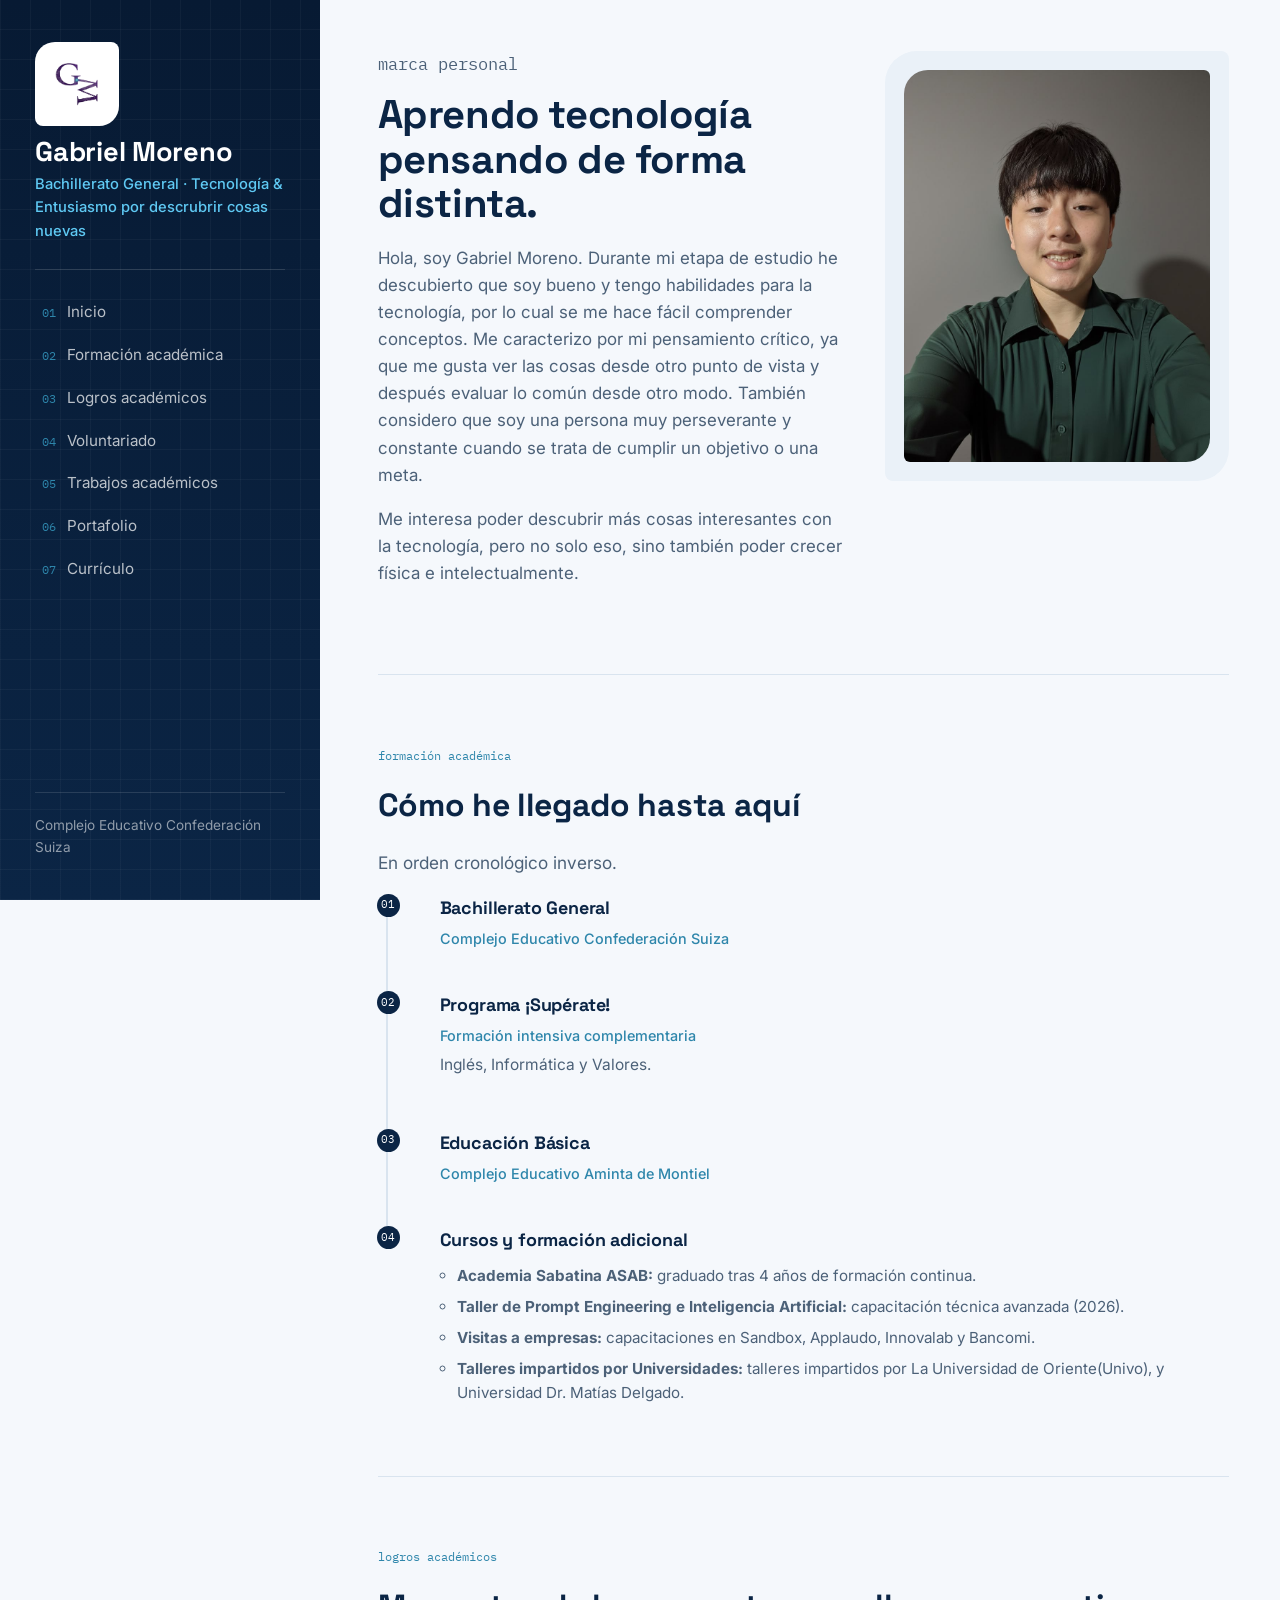
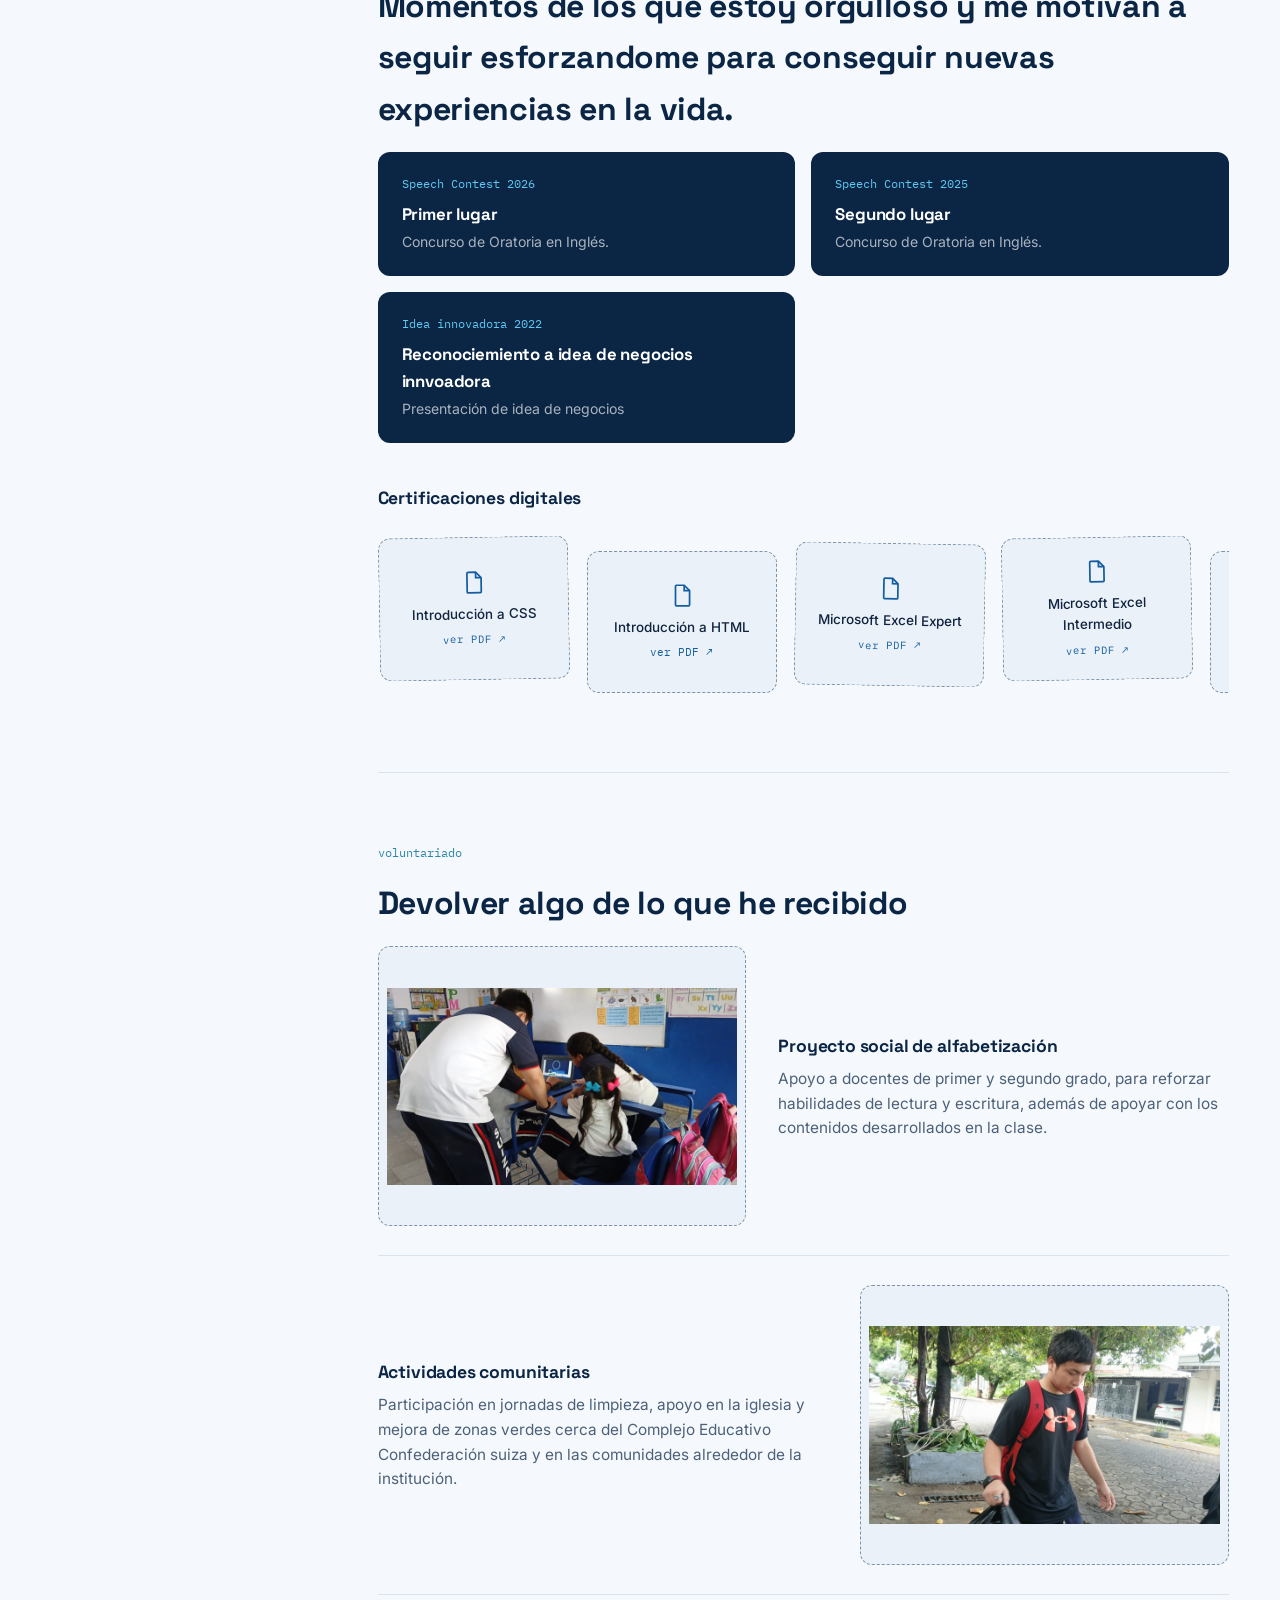
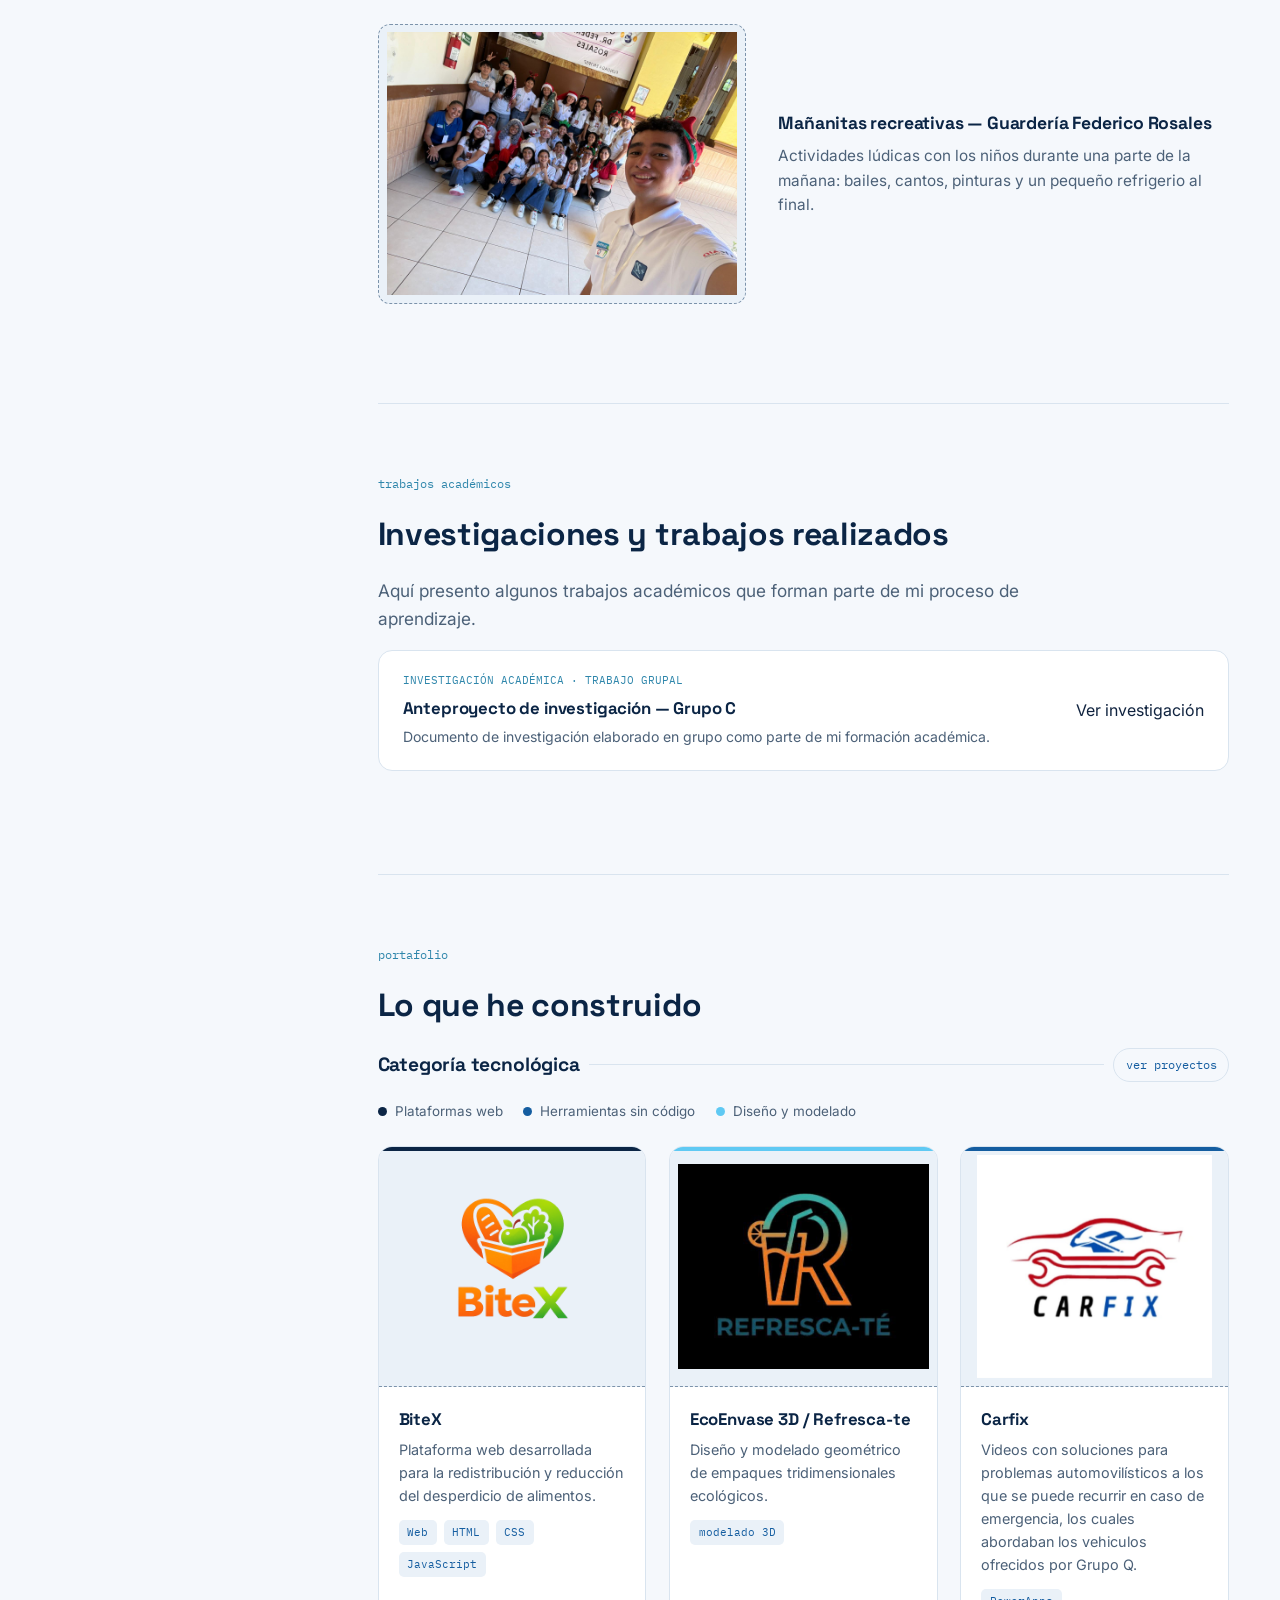
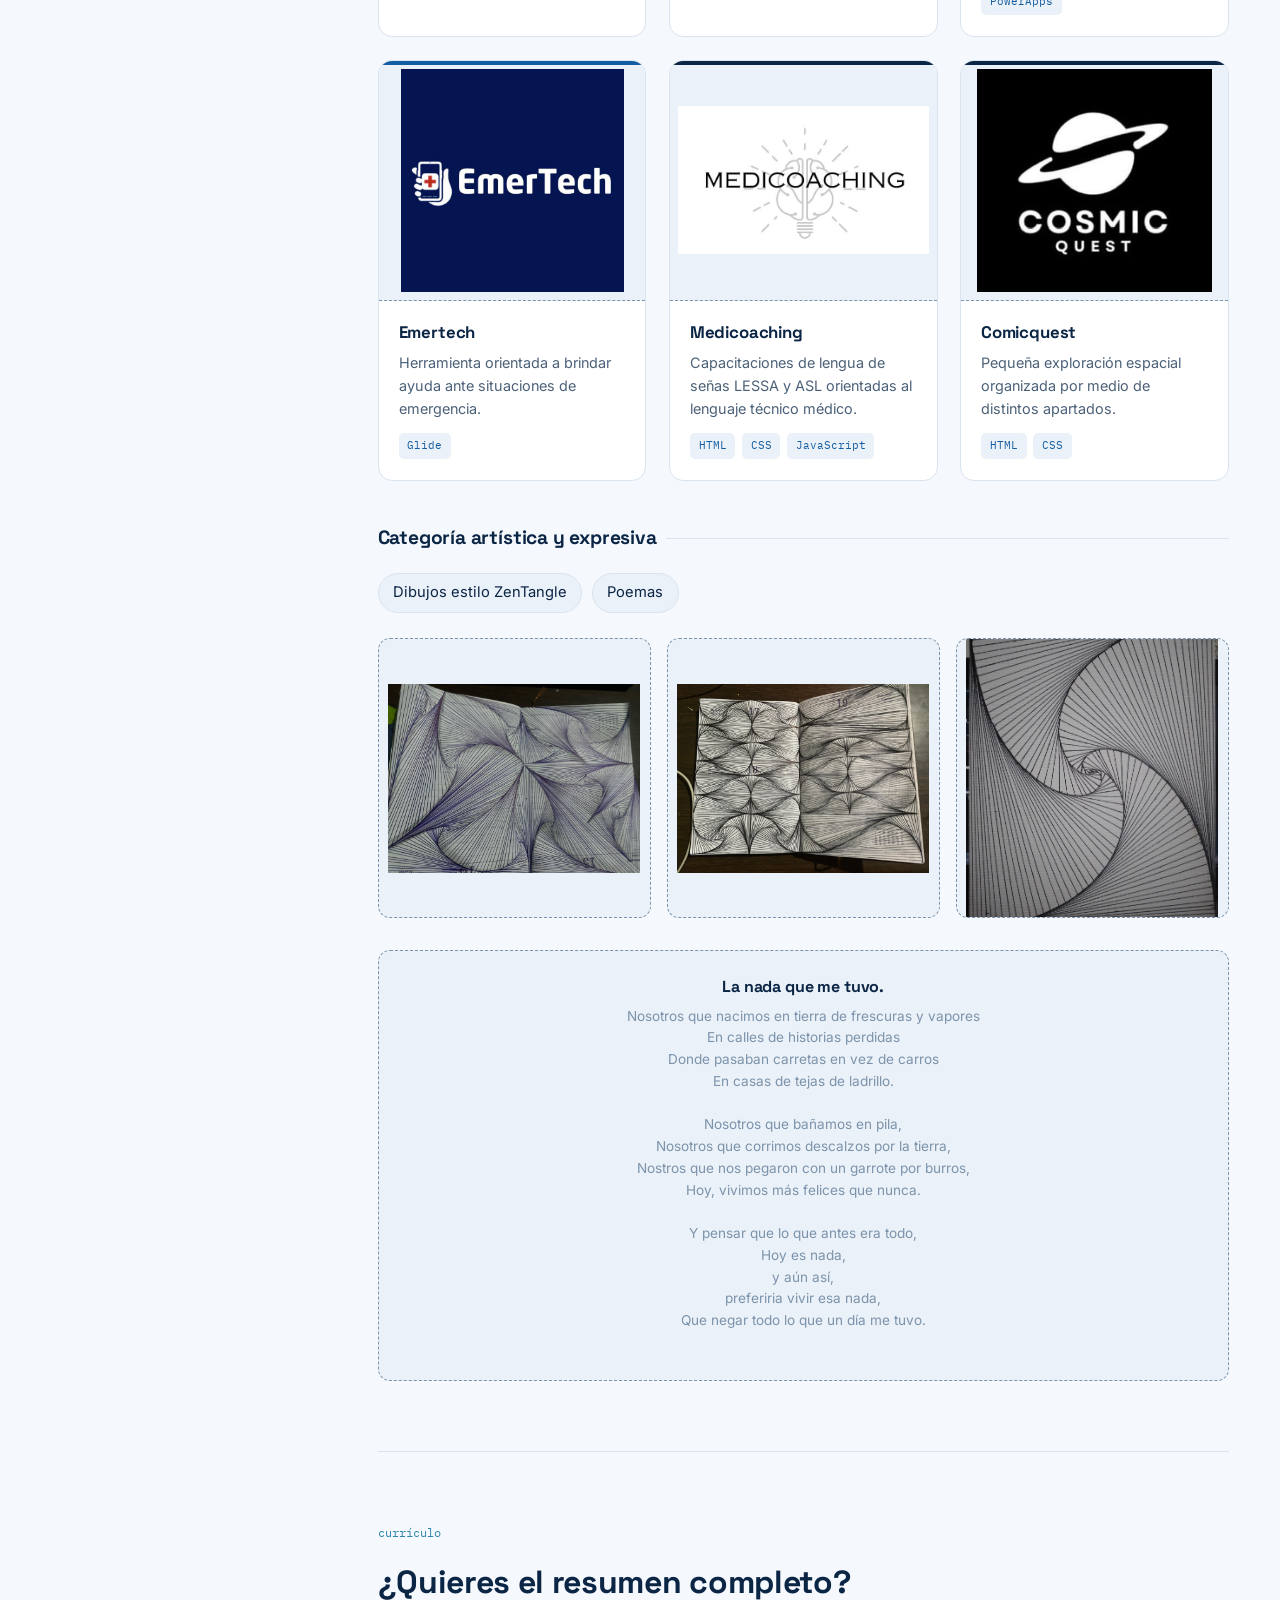
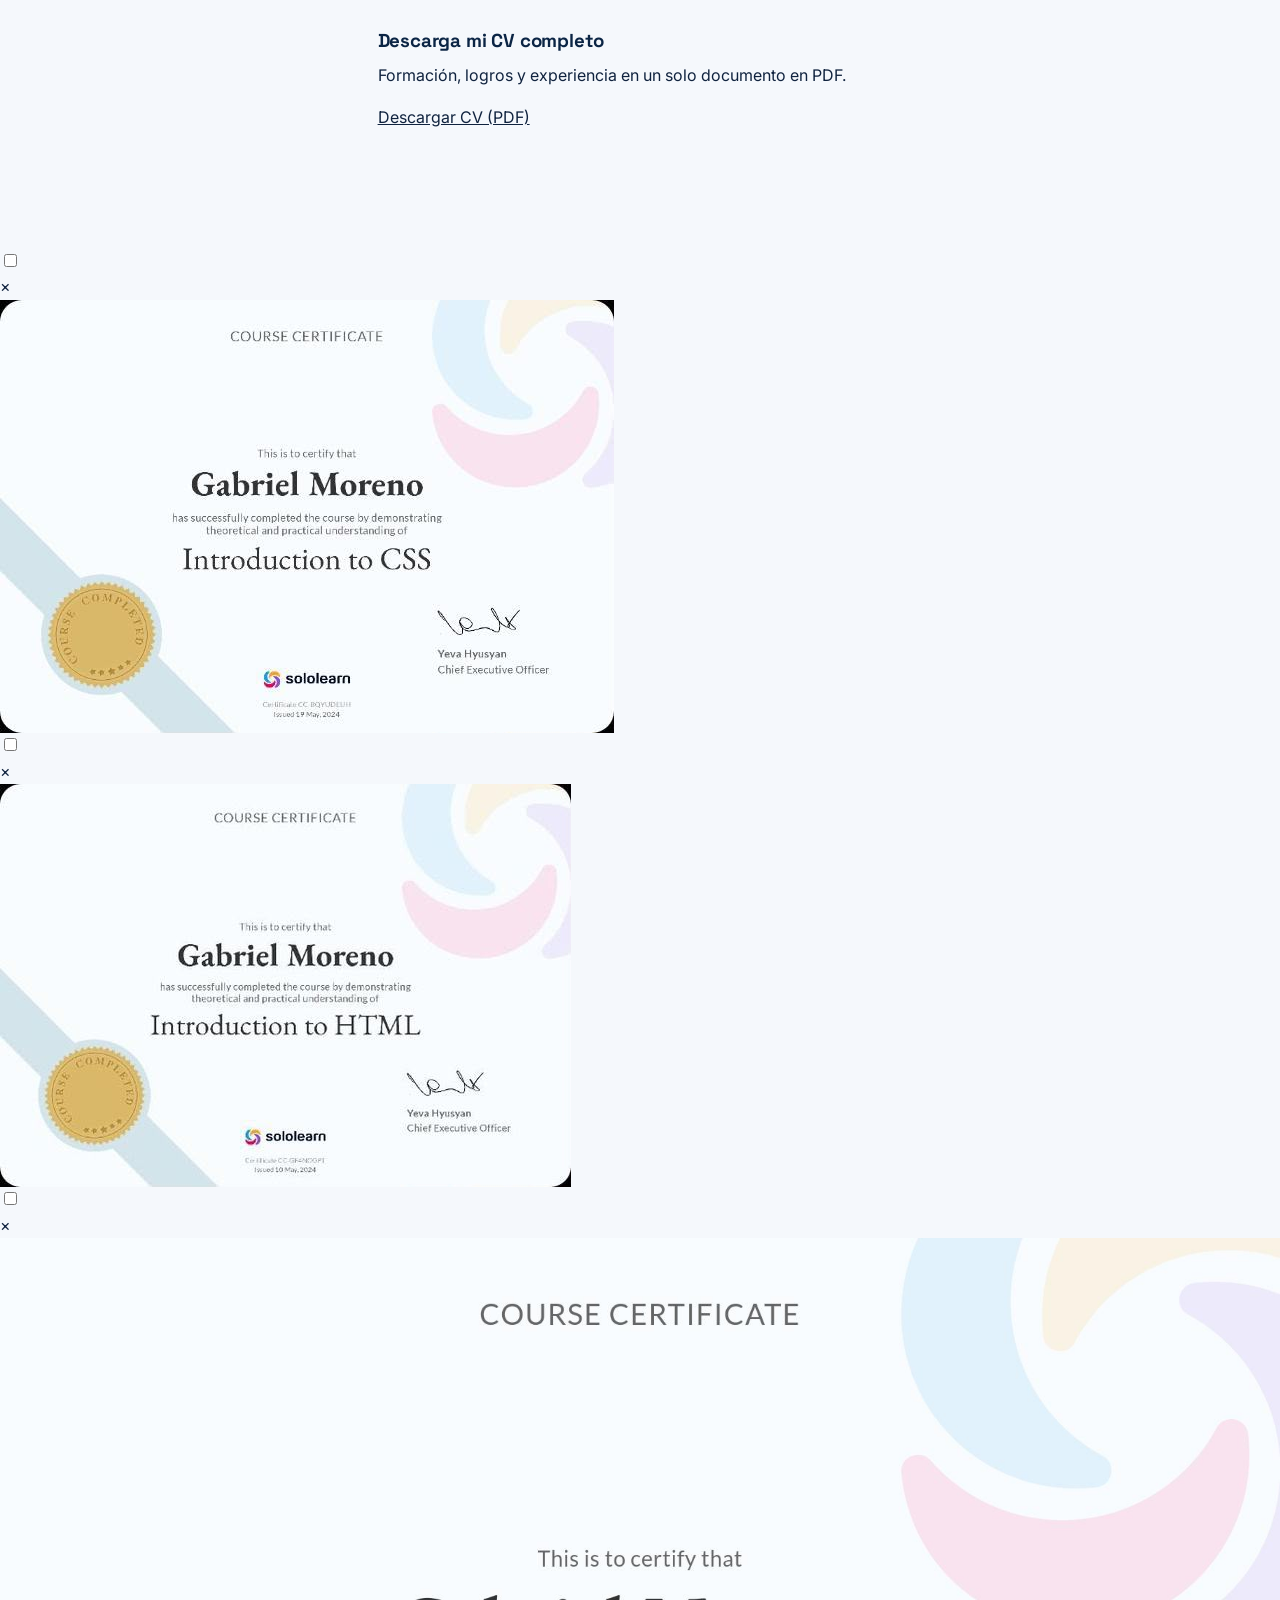
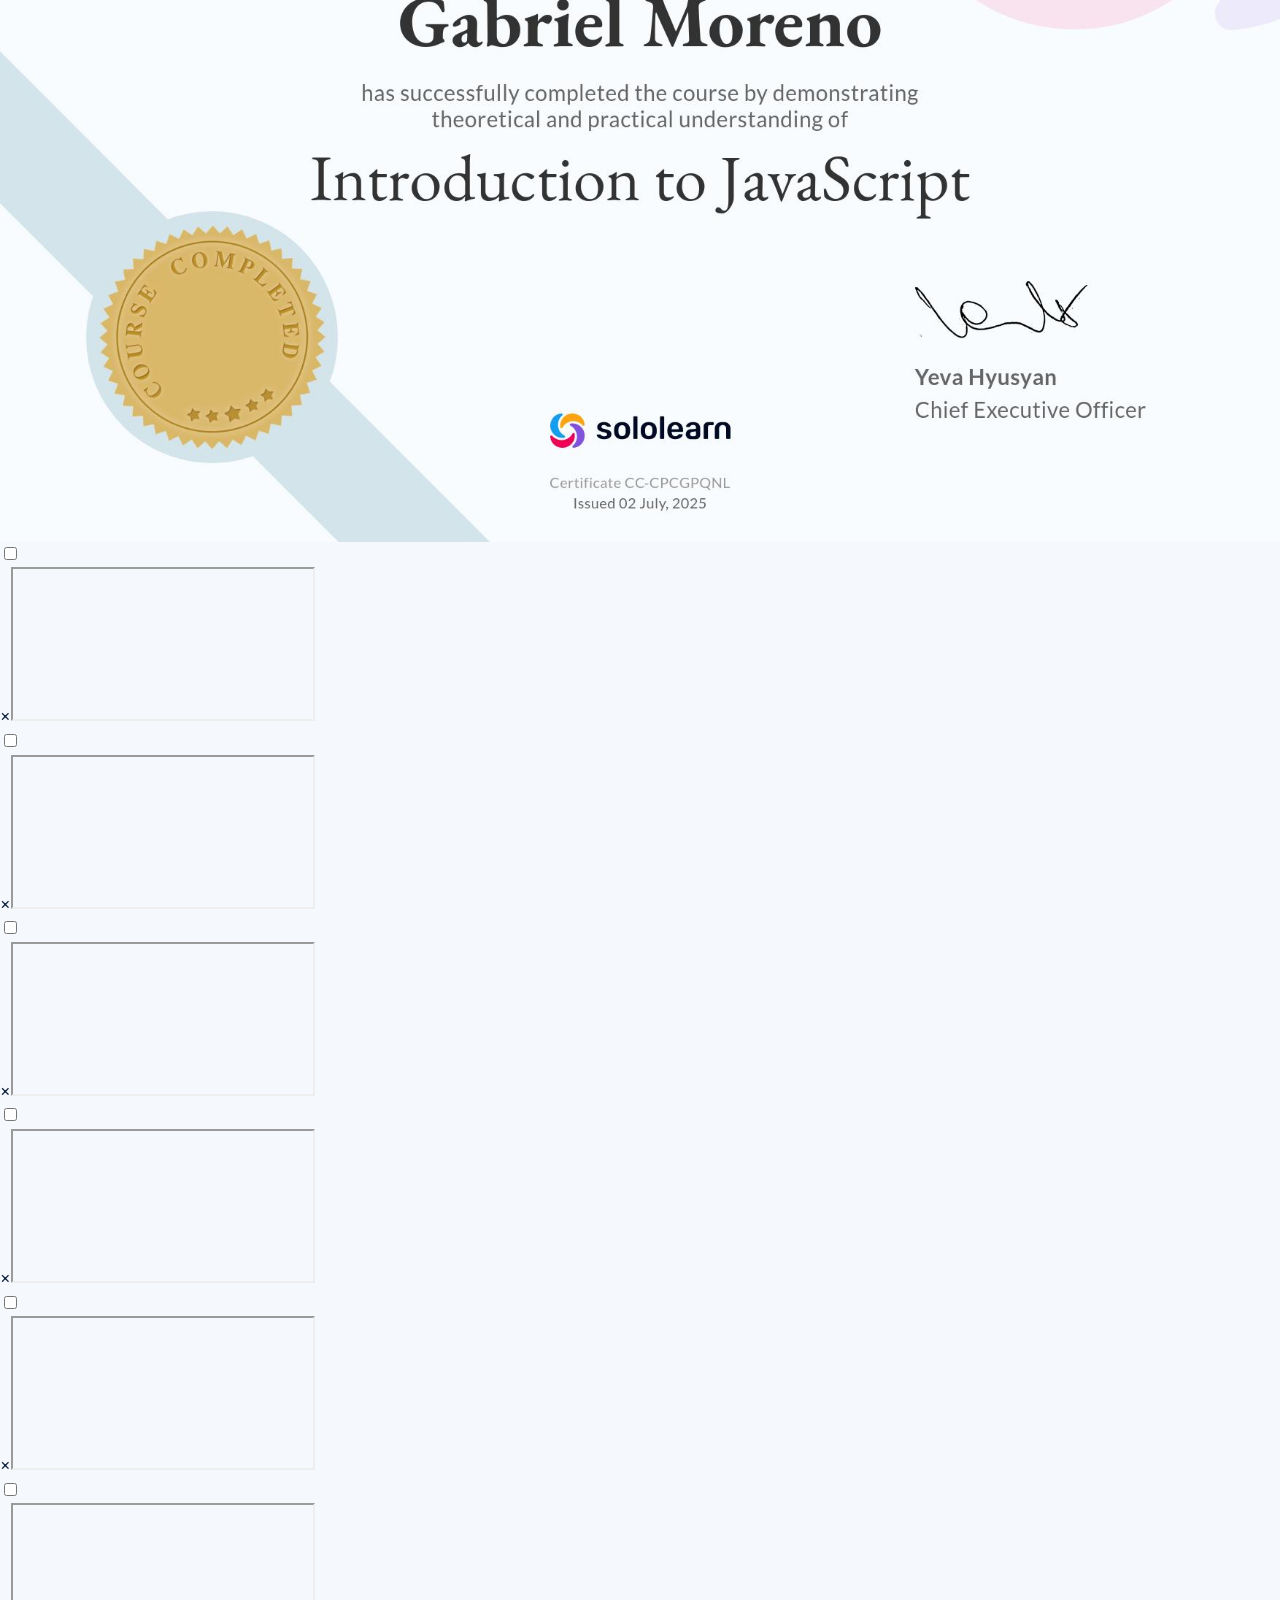
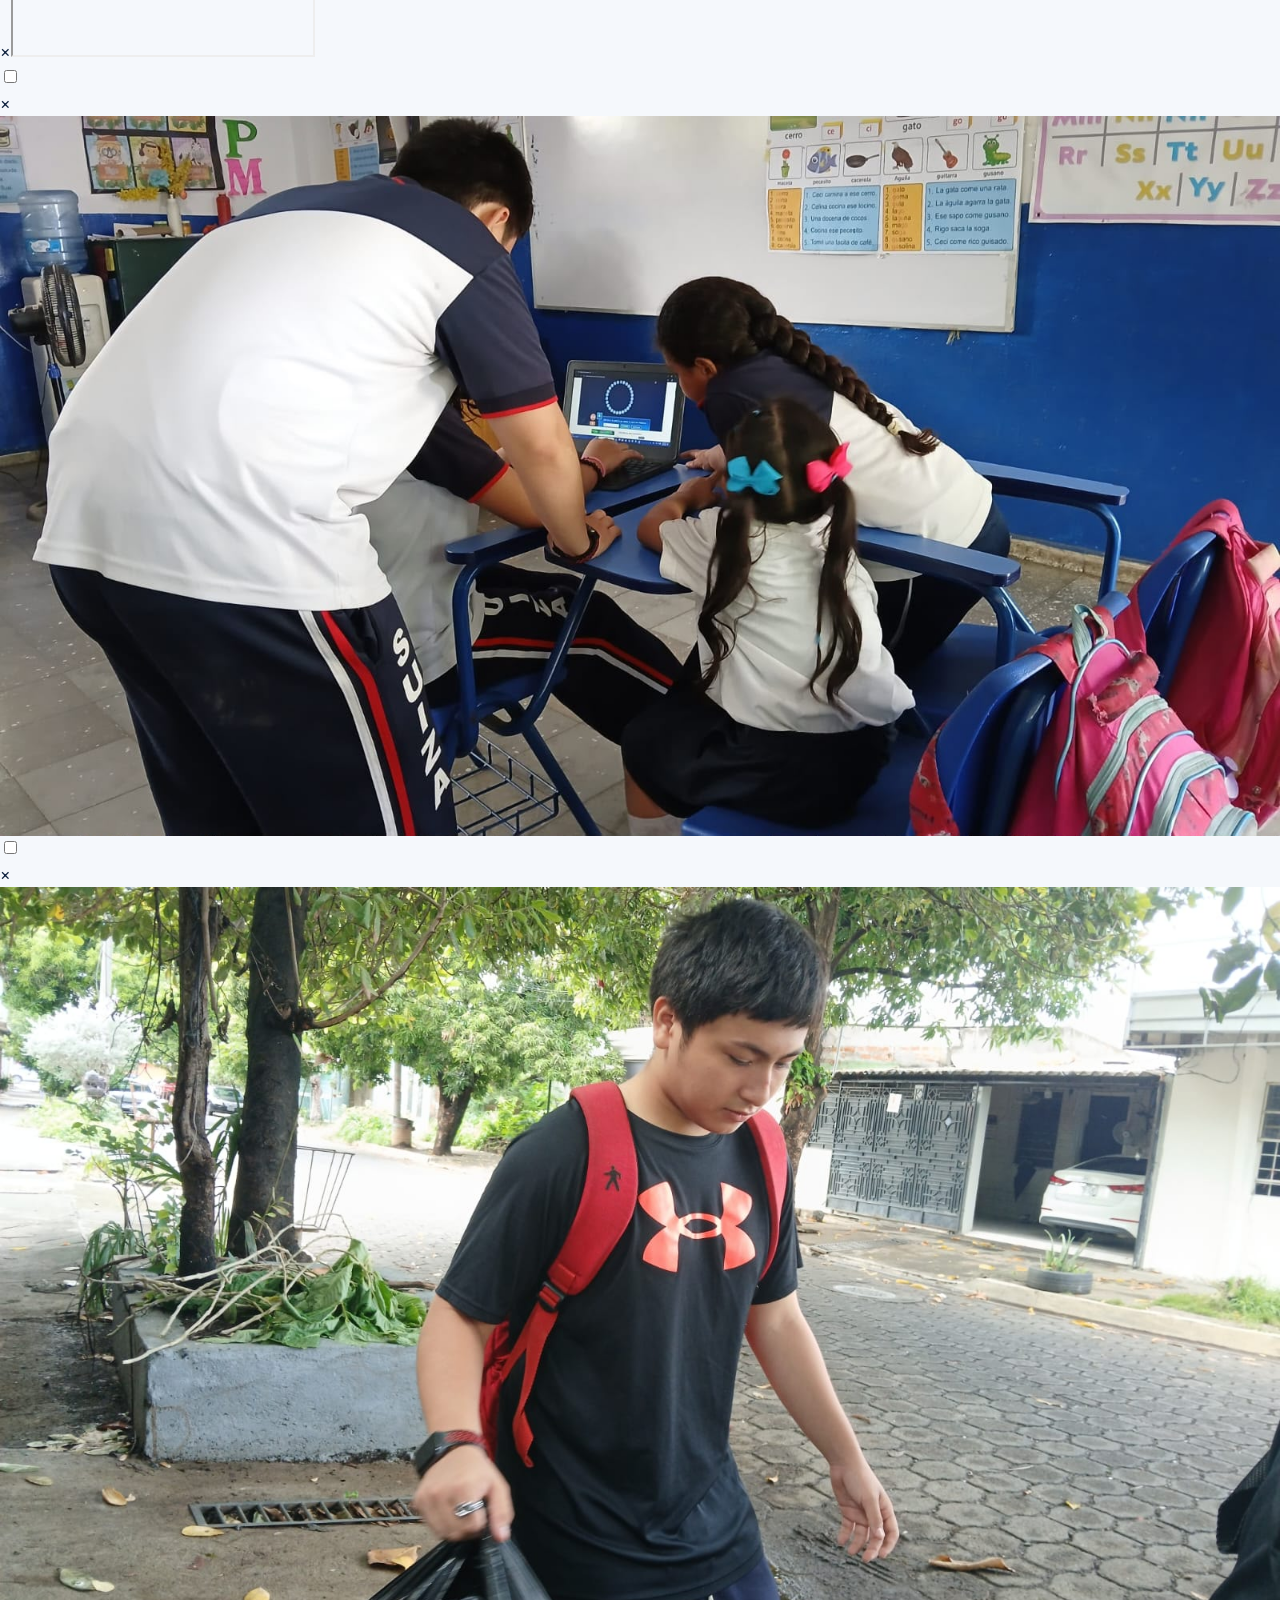
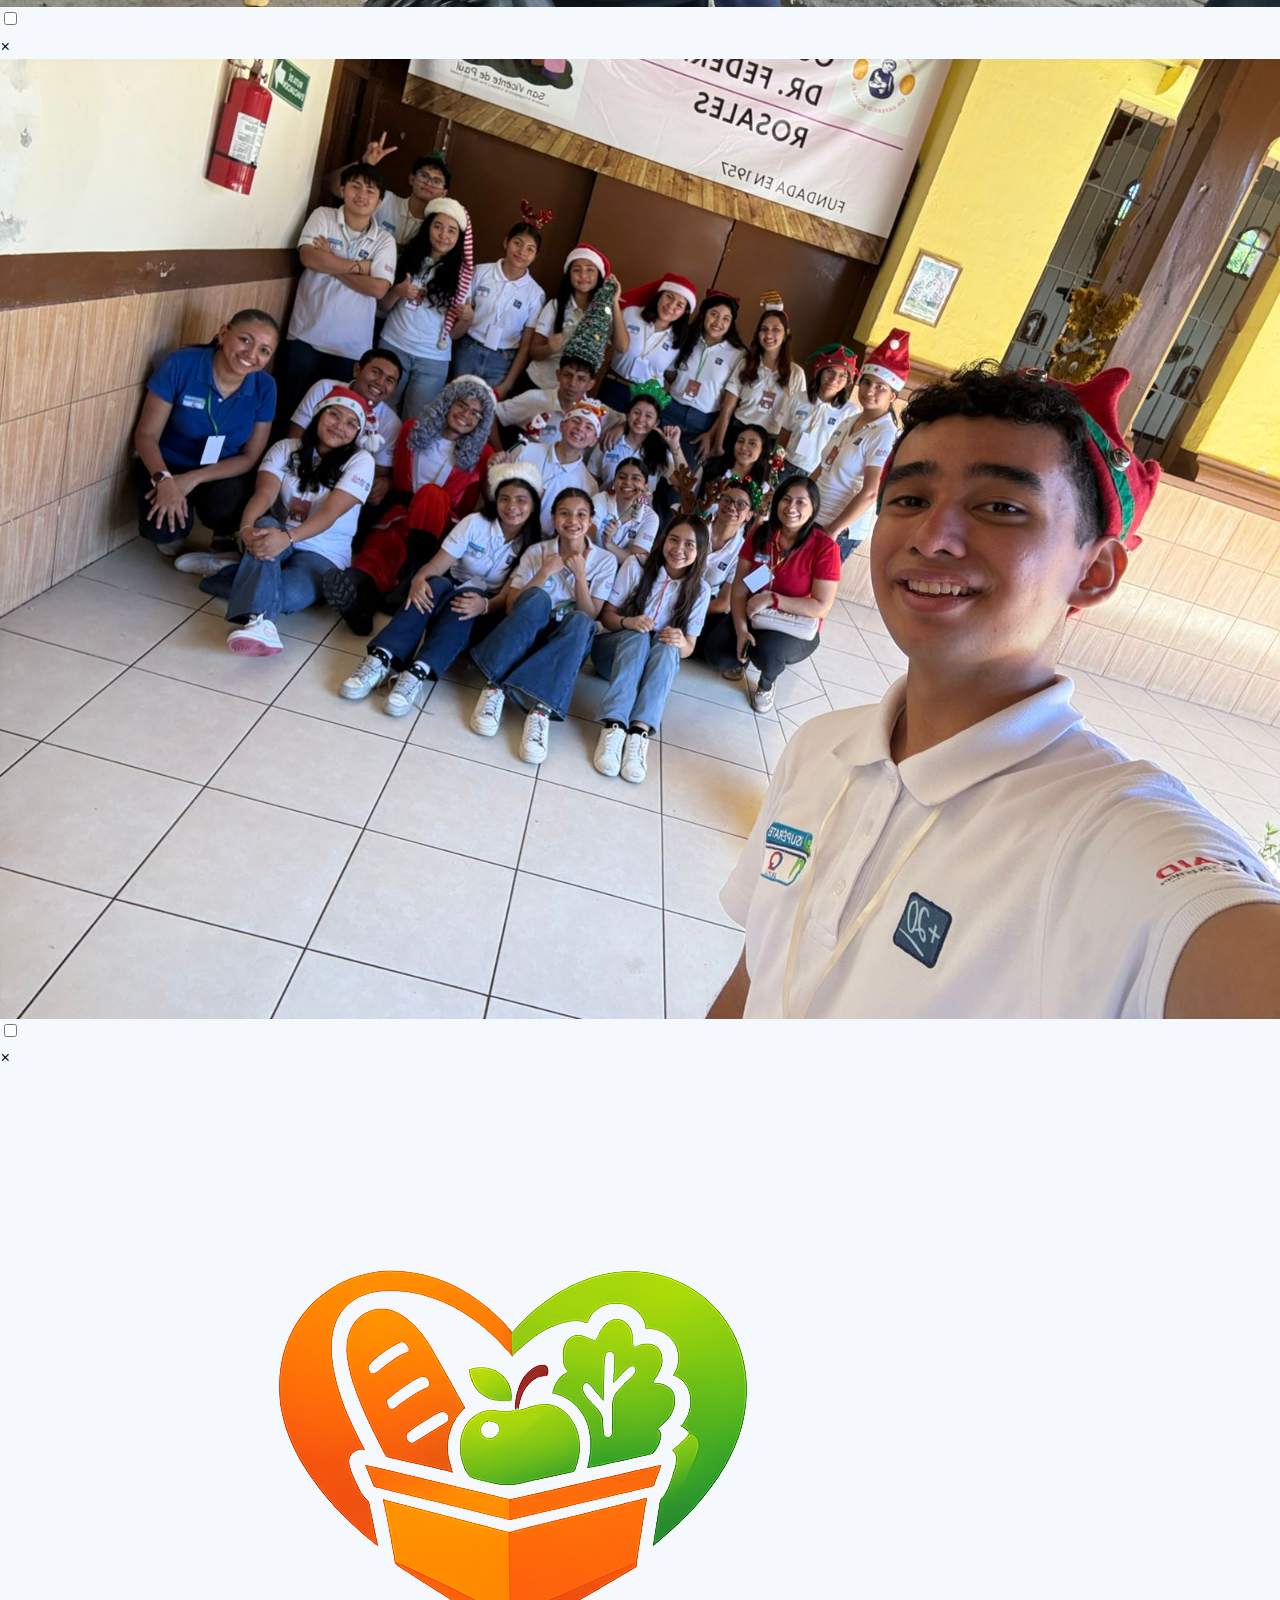
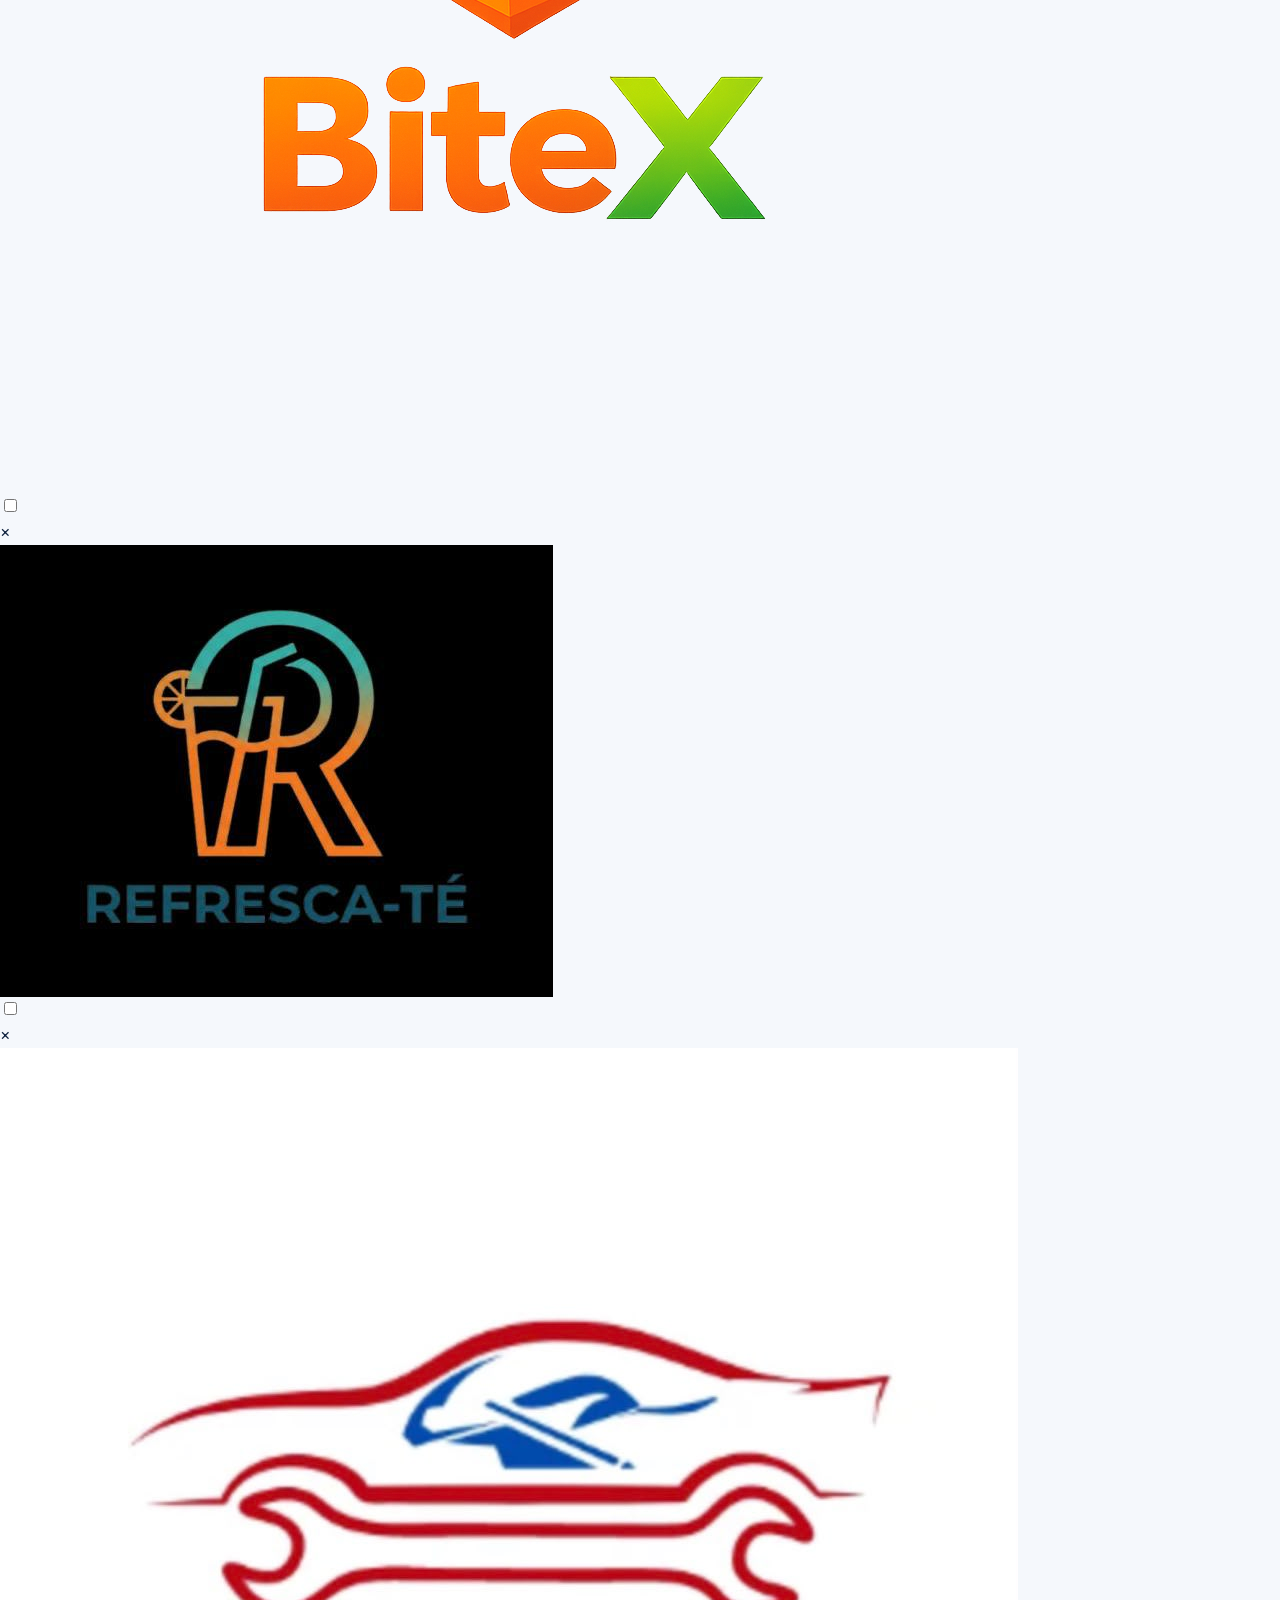
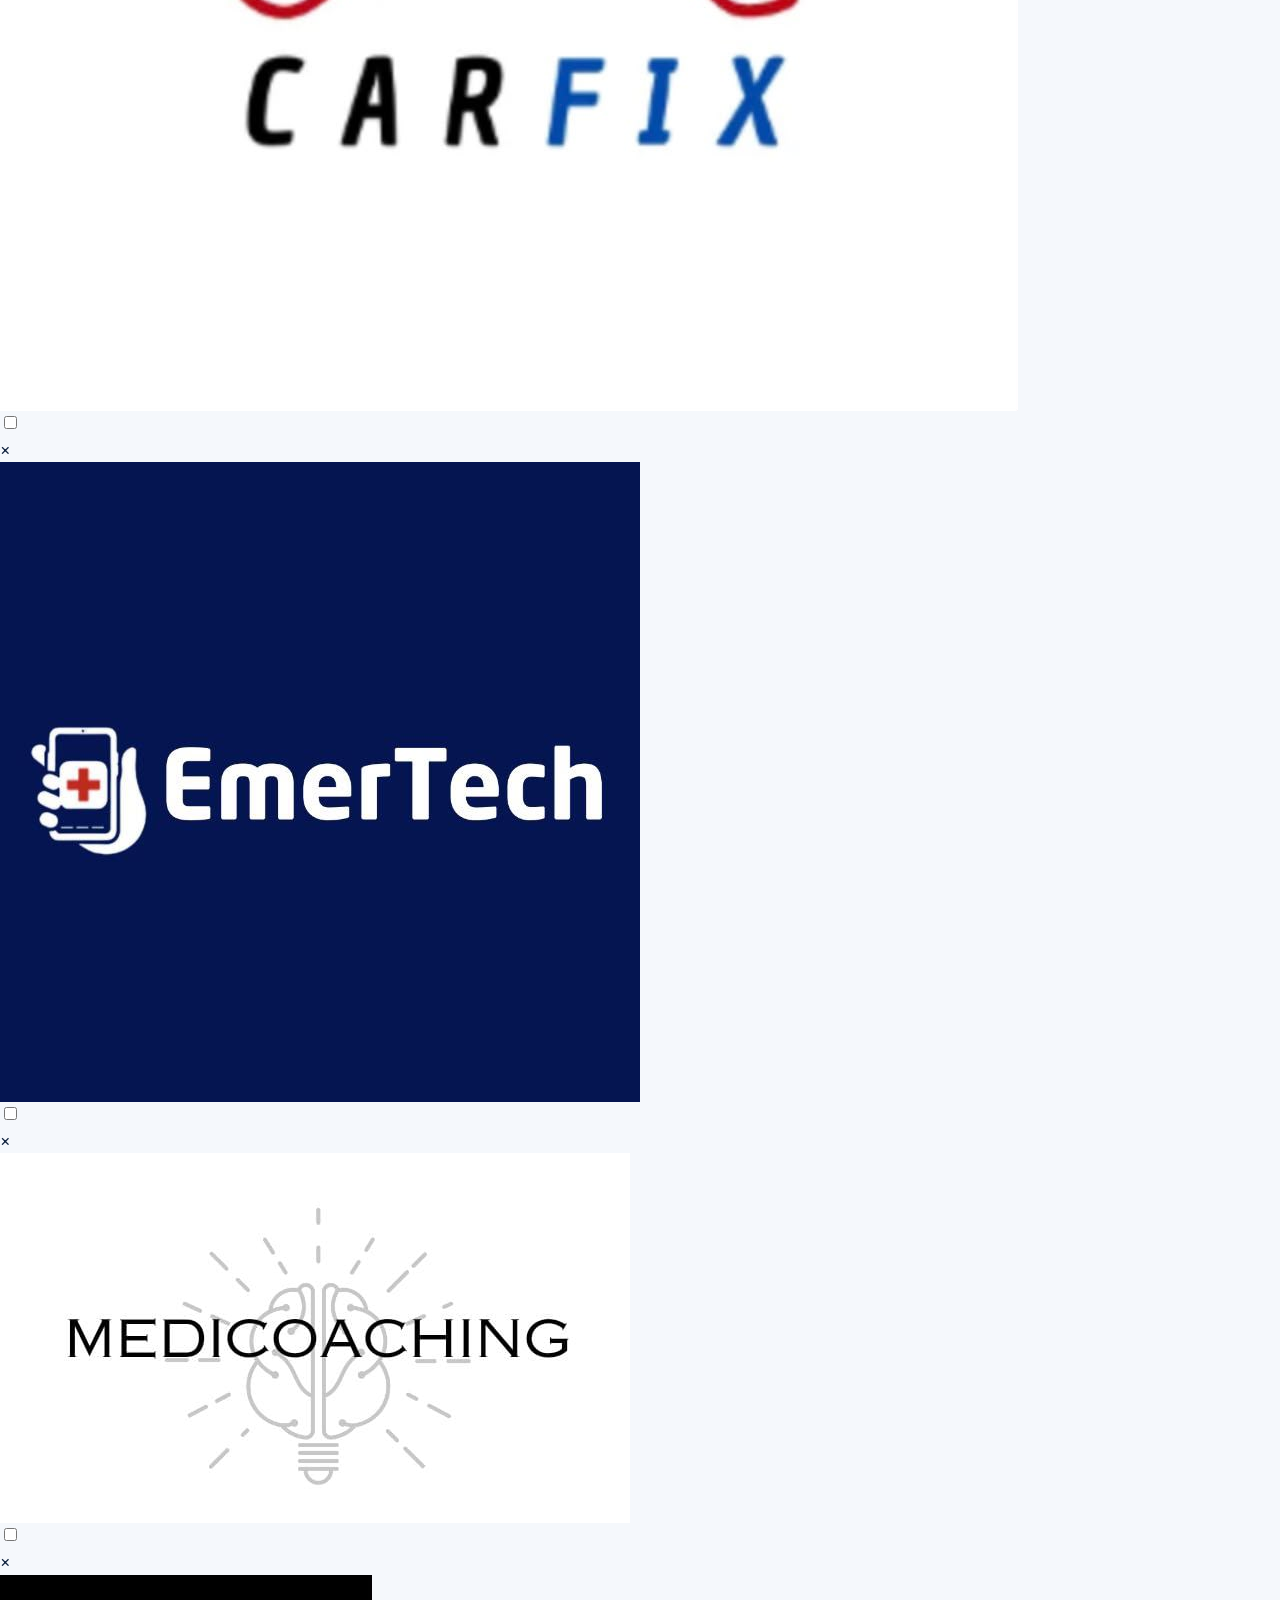
==== commit 54173313: "Corregir etiquetas input incompletas de los modales" ====
--- a/index.html
+++ b/index.html
@@ -2,25 +2,37 @@
 <html lang="es">
 <head>
 <!-- ===== CABECERA: configuración, título y hoja de estilos ===== -->
+<!-- Codificación UTF-8 para que los acentos y caracteres especiales se muestren correctamente. -->
 <meta charset="UTF-8">
+<!-- Hace que la página se adapte al ancho de la pantalla en celulares y tablets. -->
 <meta name="viewport" content="width=device-width, initial-scale=1.0">
+<!-- Título que aparece en la pestaña del navegador. -->
 <title>Gabriel Moreno — Marca Personal</title>
+<!-- Prepara la conexión con Google Fonts para cargar las tipografías externas. -->
 <link rel="preconnect" href="https://fonts.googleapis.com">
 <link rel="preconnect" href="https://fonts.gstatic.com" crossorigin>
+<!-- Importa las tres fuentes utilizadas en el diseño: títulos, texto normal y texto monoespaciado. -->
 <link href="https://fonts.googleapis.com/css2?family=Space+Grotesk:wght@400;500;600;700&family=Inter:wght@400;500;600&family=IBM+Plex+Mono:wght@500&display=swap" rel="stylesheet">
+<!-- Conecta este documento HTML con la hoja de estilos externa. -->
 <link rel="stylesheet" href="style.css">
 </head>
 <body>
 
 <!-- ===== MENÚ LATERAL: navegación principal ===== -->
+<!-- Menú lateral principal. Los enlaces llevan a las diferentes secciones de la misma página. -->
 <nav class="sidebar" aria-label="Navegación principal">
-  <div class="brand-mark">
-    <img class="brand-logo" src="archivos/logo.png" alt="Logo de Gabriel Moreno">
+  <!-- Contenedor visual del logotipo personal. -->
+<div class="brand-mark">
+    <!-- Imagen del logotipo guardado dentro de la carpeta archivos. -->
+<img class="brand-logo" src="archivos/logo.png" alt="Logo de Gabriel Moreno">
   </div>
-  <h1>Gabriel Moreno</h1>
-  <p class="role">Bachillerato General · Tecnología &amp; Entusiasmo por descrubrir cosas nuevas</p>
-
-  <ul class="sidebar-nav">
+  <!-- Nombre principal mostrado en el menú. -->
+<h1>Gabriel Moreno</h1>
+  <!-- Texto breve que describe el perfil académico y personal. -->
+<p class="role">Bachillerato General · Tecnología &amp; Entusiasmo por descrubrir cosas nuevas</p>
+
+  <!-- Lista de enlaces de navegación. Cada href apunta al id de una sección. -->
+<ul class="sidebar-nav">
     <li><a href="#inicio"><span class="idx">01</span> Inicio</a></li>
     <li><a href="#formacion"><span class="idx">02</span> Formación académica</a></li>
     <li><a href="#logros"><span class="idx">03</span> Logros académicos</a></li>
@@ -30,21 +42,28 @@
     <li><a href="#cv"><span class="idx">07</span> Currículo</a></li>
   </ul>
 
-  <div class="sidebar-footer">
+  <!-- Pie del menú con el nombre de la institución educativa. -->
+<div class="sidebar-footer">
     Complejo Educativo Confederación Suiza
     <br>
   </div>
 </nav>
 
 <!-- ===== CONTENIDO PRINCIPAL ===== -->
+<!-- Contenedor de todo el contenido principal del portafolio. -->
 <main>
 
   <!-- ===== SECCIÓN 1: INICIO ===== -->
-  <section id="inicio">
-    <div class="hero-grid">
-      <div class="hero-copy">
-        <p class="kicker">marca personal</p>
-        <h2>Aprendo tecnología pensando de forma distinta.</h2>
+  <!-- INICIO: presentación personal y fotografía. -->
+<section id="inicio">
+    <!-- Organiza el texto y la fotografía en dos columnas en escritorio. -->
+<div class="hero-grid">
+      <!-- Bloque de texto principal de la presentación. -->
+<div class="hero-copy">
+        <!-- Etiqueta pequeña que identifica el tema de la sección. -->
+<p class="kicker">marca personal</p>
+        <!-- Título principal de la presentación personal. -->
+<h2>Aprendo tecnología pensando de forma distinta.</h2>
         <p>
           Hola, soy Gabriel Moreno. Durante mi etapa de estudio he descubierto que
           soy bueno y tengo habilidades para la tecnología, por lo cual se me hace
@@ -58,9 +77,12 @@
           pero no solo eso, sino también poder crecer física e intelectualmente.
         </p>
       </div>
-      <div class="photo-frame">
-        <div class="photo-backdrop" aria-hidden="true"></div>
-        <div class="photo-slot">
+      <!-- Contenedor de la fotografía personal y su fondo decorativo. -->
+<div class="photo-frame">
+        <!-- Elemento reservado para el fondo decorativo; actualmente está oculto mediante CSS. -->
+<div class="photo-backdrop" aria-hidden="true"></div>
+        <!-- Marco donde se muestra la fotografía personal. -->
+<div class="photo-slot">
           <img src="archivos/yo.jpeg" alt="Gabriel Moreno">
         </div>
       </div>
@@ -68,28 +90,35 @@
   </section>
 
   <!-- ===== SECCIÓN 2: FORMACIÓN ACADÉMICA ===== -->
-  <section id="formacion">
+  <!-- FORMACIÓN: estudios y capacitaciones organizados cronológicamente. -->
+<section id="formacion">
     <p class="kicker">formación académica</p>
     <h2>Cómo he llegado hasta aquí</h2>
     <p class="lede">En orden cronológico inverso.</p>
 
-    <ul class="timeline">
-      <li>
+    <!-- Línea de tiempo visual de la formación académica. -->
+<ul class="timeline">
+      <!-- Primer elemento de la línea de tiempo: bachillerato. -->
+<li>
         <h3>Bachillerato General</h3>
         <p class="meta">Complejo Educativo Confederación Suiza</p>
       </li>
-      <li>
+      <!-- Segundo elemento: formación complementaria del Programa ¡Supérate!. -->
+<li>
         <h3>Programa ¡Supérate!</h3>
         <p class="meta">Formación intensiva complementaria</p>
         <p>Inglés, Informática y Valores.</p>
       </li>
-      <li>
+      <!-- Tercer elemento: educación básica. -->
+<li>
         <h3>Educación Básica</h3>
         <p class="meta">Complejo Educativo Aminta de Montiel</p>
       </li>
-      <li>
+      <!-- Cuarto elemento: cursos y experiencias de formación adicional. -->
+<li>
          <h3>Cursos y formación adicional</h3>
-        <ul class="sub-list">
+        <!-- Lista secundaria con cursos, talleres, visitas y capacitaciones. -->
+<ul class="sub-list">
           <li><strong>Academia Sabatina ASAB:</strong> graduado tras 4 años de formación continua.</li>
           <li><strong>Taller de Prompt Engineering e Inteligencia Artificial:</strong> capacitación técnica avanzada (2026).</li>
           <li><strong>Visitas a empresas:</strong> capacitaciones en Sandbox, Applaudo, Innovalab y Bancomi.</li>
@@ -100,12 +129,15 @@
   </section>
 
   <!-- ===== SECCIÓN 3: LOGROS ACADÉMICOS ===== -->
-  <section id="logros">
+  <!-- LOGROS: reconocimientos y certificaciones obtenidas. -->
+<section id="logros">
     <p class="kicker">logros académicos</p>
     <h2>Momentos de los que estoy orgulloso y me motivan a seguir esforzandome para conseguir nuevas experiencias en la vida.</h2>
 
-    <div class="achievement-highlights">
-      <div class="card">
+    <!-- Tarjetas destacadas con los principales logros académicos. -->
+<div class="achievement-highlights">
+      <!-- Tarjeta individual de un logro. -->
+<div class="card">
         <span class="tag">Speech Contest 2026</span>
         <h3>Primer lugar</h3>
         <p>Concurso de Oratoria en Inglés.</p>
@@ -122,9 +154,12 @@
       </div>
     </div>
 
-    <h3 class="section-sub">Certificaciones digitales</h3>
-    <div class="cert-grid">
-      <label class="cert-slot"  for="toggle-media-css">
+    <!-- Subtítulo que introduce la colección de certificaciones. -->
+<h3 class="section-sub">Certificaciones digitales</h3>
+    <!-- Contenedor horizontal de las tarjetas de certificaciones. -->
+<div class="cert-grid">
+      <!-- Tarjeta que abre una imagen o PDF mediante el checkbox asociado. -->
+<label class="cert-slot"  for="toggle-media-css">
         <svg class="cert-icon" viewBox="0 0 24 24" fill="none" stroke="currentColor" stroke-width="1.6" aria-hidden="true"><path d="M7 3h7l5 5v13a1 1 0 0 1-1 1H7a1 1 0 0 1-1-1V4a1 1 0 0 1 1-1z"/><path d="M14 3v5h5"/></svg>
         <span class="cert-name">Introducción a CSS</span>
         <span class="cert-hint">ver PDF ↗</span>
@@ -168,11 +203,13 @@
   </section>
 
   <!-- ===== SECCIÓN 4: VOLUNTARIADO ===== -->
-  <section id="voluntariado">
+  <!-- VOLUNTARIADO: experiencias de servicio y participación comunitaria. -->
+<section id="voluntariado">
     <p class="kicker">voluntariado</p>
     <h2>Devolver algo de lo que he recibido</h2>
 
-    <div class="volunteer-row">
+    <!-- Fila que combina una fotografía con la descripción de una actividad. -->
+<div class="volunteer-row">
       <div class="img-slot">
         <label class="media-trigger"  aria-label="Ampliar imagen" for="toggle-img-vol1"><img src="archivos/voluntariado1.jpeg" alt="Clases con los niños." ></label>
       </div>
@@ -205,7 +242,8 @@
 
   <!-- ===== SECCIÓN 5: TRABAJOS ACADÉMICOS ===== -->
   <!-- Esta sección reúne investigaciones y documentos académicos que he realizado. -->
-  <section id="trabajos-academicos">
+  <!-- TRABAJOS ACADÉMICOS: documentos e investigaciones realizadas. -->
+<section id="trabajos-academicos">
     <p class="kicker">trabajos académicos</p>
     <h2>Investigaciones y trabajos realizados</h2>
     <p class="lede">
@@ -213,42 +251,50 @@
     </p>
 
     <!-- Tarjeta del documento investigativo -->
-    <div class="research-card">
+    <!-- Tarjeta que presenta el documento de investigación y su botón de apertura. -->
+<div class="research-card">
       <div>
         <span class="research-kind">Investigación académica · Trabajo grupal</span>
         <h4>Anteproyecto de investigación — Grupo C</h4>
         <p>Documento de investigación elaborado en grupo como parte de mi formación académica.</p>
       </div>
-      <label class="research-button" for="toggle-pdf-research">Ver investigación</label>
+      <!-- Botón visual que activa el modal del documento académico. -->
+<label class="research-button" for="toggle-pdf-research">Ver investigación</label>
     </div>
   </section>
 
   <!-- ===== SECCIÓN 6: PORTAFOLIO ===== -->
-  <section id="portafolio">
+  <!-- PORTAFOLIO: proyectos tecnológicos y trabajos artísticos. -->
+<section id="portafolio">
     <p class="kicker">portafolio</p>
     <h2>Lo que he construido</h2>
 
-    <div class="portfolio-tabs-label">
+    <!-- Encabezado visual de una categoría del portafolio. -->
+<div class="portfolio-tabs-label">
       <h3>Categoría tecnológica</h3>
       <div class="line"></div>
       <a class="repo-link" href="proyectos/README.md">ver proyectos</a>
     </div>
 
-    <div class="cat-legend">
+    <!-- Leyenda que explica los tipos de proyectos mediante puntos de color. -->
+<div class="cat-legend">
       <span><i style="background:var(--color-web)"></i>Plataformas web</span>
       <span><i style="background:var(--color-sin-codigo)"></i>Herramientas sin código</span>
       <span><i style="background:var(--color-diseno)"></i>Diseño y modelado</span>
     </div>
 
-    <div class="project-grid">
-      <div class="project-card" style="--accent:var(--color-web)">
+    <!-- Cuadrícula que contiene las tarjetas de proyectos tecnológicos. -->
+<div class="project-grid">
+      <!-- Tarjeta individual de proyecto: imagen, descripción y tecnologías utilizadas. -->
+<div class="project-card" style="--accent:var(--color-web)">
         <div class="img-slot">
           <img src="archivos/bitex.png" alt="Proyecto BiteX">
         </div>
         <div class="body">
           <h4>BiteX</h4>
           <p>Plataforma web desarrollada para la redistribución y reducción del desperdicio de alimentos.</p>
-          <ul class="stack"><li>Web</li><li>HTML</li><li>CSS</li><li>JavaScript</li></ul>
+          <!-- Lista de tecnologías o herramientas usadas en el proyecto. -->
+<ul class="stack"><li>Web</li><li>HTML</li><li>CSS</li><li>JavaScript</li></ul>
         </div>
       </div>
 
@@ -311,13 +357,16 @@
       <div class="line"></div>
     </div>
 
-    <ul class="art-list">
+    <!-- Lista de las formas de expresión artística incluidas. -->
+<ul class="art-list">
       <li>Dibujos estilo ZenTangle</li>
       <li>Poemas</li>
     </ul>
 
-    <div class="art-gallery">
-      <div class="art-slot">
+    <!-- Galería con dibujos y el poema personal. -->
+<div class="art-gallery">
+      <!-- Espacio individual para una obra artística. -->
+<div class="art-slot">
         <label class="media-trigger"  aria-label="Ampliar imagen" for="toggle-img-dibujo1"><img src="archivos/dibujo1.jpeg" alt="Dibujo estilo ZenTangle 1"></label>
       </div>
       <div class="art-slot">
@@ -327,7 +376,8 @@
         <label class="media-trigger"  aria-label="Ampliar imagen" for="toggle-img-dibujo3"><img src="archivos/dibujo3.jpeg" alt="Dibujo estilo ZenTangle 3"></label>
       </div>
 
-      <div class="poem-slot">
+      <!-- Espacio dedicado al poema incluido en el portafolio. -->
+<div class="poem-slot">
         <h4>La nada que me tuvo.</h4>
         <p>Nosotros que nacimos en tierra de frescuras y vapores <br>
 En calles de historias perdidas<br>
@@ -349,42 +399,68 @@
   </section>
 
   <!-- ===== SECCIÓN 7: CURRÍCULO ===== -->
-  <section id="cv">
+  <!-- CURRÍCULO: acceso al documento PDF con el CV completo. -->
+<section id="cv">
     <p class="kicker">currículo</p>
     <h2>¿Quieres el resumen completo?</h2>
-    <div class="cv-box">
+    <!-- Tarjeta destacada que contiene la descripción y el botón de descarga del CV. -->
+<div class="cv-box">
       <div>
         <h3>Descarga mi CV completo</h3>
         <p>Formación, logros y experiencia en un solo documento en PDF.</p>
       </div>
-      <a class="cv-button" href="archivos/cv.pdf" download>Descargar CV (PDF)</a>
+      <!-- Enlace de descarga del archivo PDF del currículo. -->
+<a class="cv-button" href="archivos/cv.pdf" download>Descargar CV (PDF)</a>
     </div>
   </section>
 
 </main>
 
+<!-- ===== SISTEMA DE VISUALIZACIÓN DE ARCHIVOS SIN JAVASCRIPT ===== -->
+<!-- Los checkbox permanecen ocultos. Cada uno controla un modal mediante el selector CSS :checked. -->
 <!-- ===== VISUALIZACIÓN DE PDFs E IMÁGENES SIN JAVASCRIPT ===== -->
 <!-- Cada checkbox controla un modal. Las etiquetas <label> permiten abrirlo y cerrarlo. -->
+<!-- Checkbox oculto que controla la ventana de la certificación de CSS. -->
 <input id="toggle-media-css" class="media-toggle" type="checkbox">
-<div id="media-css" class="media-modal"><label class="modal-bg" for="toggle-media-css" aria-label="Cerrar"></label><label class="modal-close" for="toggle-media-css" aria-label="Cerrar">×</label><img class="modal-img" src="archivos/css.jpeg" alt="Certificado de Introducción a CSS"></div><input id="toggle-media-html" class="media-toggle" type="checkbox">
-<div id="media-html" class="media-modal"><label class="modal-bg" for="toggle-media-html" aria-label="Cerrar"></label><label class="modal-close" for="toggle-media-html" aria-label="Cerrar">×</label><img class="modal-img" src="archivos/html.jpeg" alt="Certificado de Introducción a HTML"></div><input id="toggle-media-js" class="media-toggle" type="checkbox">
-<div id="media-js" class="media-modal"><label class="modal-bg" for="toggle-media-js" aria-label="Cerrar"></label><label class="modal-close" for="toggle-media-js" aria-label="Cerrar">×</label><img class="modal-img" src="archivos/js.jpg" alt="Certificado de Introducción a JavaScript"></div><input id="toggle-pdf-excel-expert" class="media-toggle" type="checkbox">
-<div id="pdf-excel-expert" class="media-modal"><label class="modal-bg" for="toggle-pdf-excel-expert" aria-label="Cerrar"></label><label class="modal-close" for="toggle-pdf-excel-expert" aria-label="Cerrar">×</label><iframe src="archivos/Excel Expert.pdf" title="Microsoft Excel Expert"></iframe></div><input id="toggle-pdf-excel-intermedio" class="media-toggle" type="checkbox">
-<div id="pdf-excel-intermedio" class="media-modal"><label class="modal-bg" for="toggle-pdf-excel-intermedio" aria-label="Cerrar"></label><label class="modal-close" for="toggle-pdf-excel-intermedio" aria-label="Cerrar">×</label><iframe src="archivos/Cert62413161172.pdf" title="Microsoft Excel Intermedio"></iframe></div><input id="toggle-pdf-telus" class="media-toggle" type="checkbox">
-<div id="pdf-telus" class="media-modal"><label class="modal-bg" for="toggle-pdf-telus" aria-label="Cerrar"></label><label class="modal-close" for="toggle-pdf-telus" aria-label="Cerrar">×</label><iframe src="archivos/Diploma - Gabriel De Jesús Moreno.pdf" title="Grupo de Inglés TELUS"></iframe></div><input id="toggle-pdf-netacad" class="media-toggle" type="checkbox">
-<div id="pdf-netacad" class="media-modal"><label class="modal-bg" for="toggle-pdf-netacad" aria-label="Cerrar"></label><label class="modal-close" for="toggle-pdf-netacad" aria-label="Cerrar">×</label><iframe src="archivos/NetworkingBasicsUpdate20260630-31-3f43p0 (1).pdf" title="NetAcad"></iframe></div><input id="toggle-pdf-devweek" class="media-toggle" type="checkbox">
-<div id="pdf-devweek" class="media-modal"><label class="modal-bg" for="toggle-pdf-devweek" aria-label="Cerrar"></label><label class="modal-close" for="toggle-pdf-devweek" aria-label="Cerrar">×</label><iframe src="archivos/15_Diploma.pdf" title="DevWeek Elaniin"></iframe></div><input id="toggle-pdf-research" class="media-toggle" type="checkbox">
-<div id="pdf-research" class="media-modal"><label class="modal-bg" for="toggle-pdf-research" aria-label="Cerrar"></label><label class="modal-close" for="toggle-pdf-research" aria-label="Cerrar">×</label><iframe src="archivos/Anteproyecto-Grupo C-Huizúcar-GE.pdf" title="Anteproyecto de investigación"></iframe></div><input id="toggle-img-vol1" class="media-toggle" type="checkbox">
-<div id="img-vol1" class="media-modal"><label class="modal-bg" for="toggle-img-vol1" aria-label="Cerrar"></label><label class="modal-close" for="toggle-img-vol1" aria-label="Cerrar">×</label><img class="modal-img" src="archivos/voluntariado1.jpeg" alt="Fotografía de alfabetización"></div><input id="toggle-img-vol2" class="media-toggle" type="checkbox">
-<div id="img-vol2" class="media-modal"><label class="modal-bg" for="toggle-img-vol2" aria-label="Cerrar"></label><label class="modal-close" for="toggle-img-vol2" aria-label="Cerrar">×</label><img class="modal-img" src="archivos/voluntariado2.jpeg" alt="Fotografía de actividades comunitarias"></div><input id="toggle-img-vol3" class="media-toggle" type="checkbox">
-<div id="img-vol3" class="media-modal"><label class="modal-bg" for="toggle-img-vol3" aria-label="Cerrar"></label><label class="modal-close" for="toggle-img-vol3" aria-label="Cerrar">×</label><img class="modal-img" src="archivos/voluntariado3.jpeg" alt="Fotografía de mañanitas recreativas"></div><input id="toggle-img-bitex" class="media-toggle" type="checkbox">
-<div id="img-bitex" class="media-modal"><label class="modal-bg" for="toggle-img-bitex" aria-label="Cerrar"></label><label class="modal-close" for="toggle-img-bitex" aria-label="Cerrar">×</label><img class="modal-img" src="archivos/bitex.png" alt="Imagen del proyecto BiteX"></div><input id="toggle-img-refrescate" class="media-toggle" type="checkbox">
-<div id="img-refrescate" class="media-modal"><label class="modal-bg" for="toggle-img-refrescate" aria-label="Cerrar"></label><label class="modal-close" for="toggle-img-refrescate" aria-label="Cerrar">×</label><img class="modal-img" src="archivos/refrescate.jpeg" alt="Imagen del proyecto EcoEnvase 3D / Refresca-te"></div><input id="toggle-img-carfix" class="media-toggle" type="checkbox">
-<div id="img-carfix" class="media-modal"><label class="modal-bg" for="toggle-img-carfix" aria-label="Cerrar"></label><label class="modal-close" for="toggle-img-carfix" aria-label="Cerrar">×</label><img class="modal-img" src="archivos/carfix.jpeg" alt="Imagen del proyecto Carfix"></div><input id="toggle-img-emertech" class="media-toggle" type="checkbox">
-<div id="img-emertech" class="media-modal"><label class="modal-bg" for="toggle-img-emertech" aria-label="Cerrar"></label><label class="modal-close" for="toggle-img-emertech" aria-label="Cerrar">×</label><img class="modal-img" src="archivos/emertech.jpeg" alt="Imagen del proyecto Emertech"></div><input id="toggle-img-medicoaching" class="media-toggle" type="checkbox">
-<div id="img-medicoaching" class="media-modal"><label class="modal-bg" for="toggle-img-medicoaching" aria-label="Cerrar"></label><label class="modal-close" for="toggle-img-medicoaching" aria-label="Cerrar">×</label><img class="modal-img" src="archivos/medicoaching.jpeg" alt="Imagen del proyecto Medicoaching"></div><input id="toggle-img-comicquest" class="media-toggle" type="checkbox">
-<div id="img-comicquest" class="media-modal"><label class="modal-bg" for="toggle-img-comicquest" aria-label="Cerrar"></label><label class="modal-close" for="toggle-img-comicquest" aria-label="Cerrar">×</label><img class="modal-img" src="archivos/comicquest.jpeg" alt="Imagen del proyecto Comicquest"></div><input id="toggle-img-dibujo1" class="media-toggle" type="checkbox">
-<div id="img-dibujo1" class="media-modal"><label class="modal-bg" for="toggle-img-dibujo1" aria-label="Cerrar"></label><label class="modal-close" for="toggle-img-dibujo1" aria-label="Cerrar">×</label><img class="modal-img" src="archivos/dibujo1.jpeg" alt="Dibujo ZenTangle 1"></div><input id="toggle-img-dibujo2" class="media-toggle" type="checkbox">
-<div id="img-dibujo2" class="media-modal"><label class="modal-bg" for="toggle-img-dibujo2" aria-label="Cerrar"></label><label class="modal-close" for="toggle-img-dibujo2" aria-label="Cerrar">×</label><img class="modal-img" src="archivos/dibujo2.jpeg" alt="Dibujo ZenTangle 2"></div><input id="toggle-img-dibujo3" class="media-toggle" type="checkbox">
+<div id="media-css" class="media-modal"><label class="modal-bg" for="toggle-media-css" aria-label="Cerrar"></label><label class="modal-close" for="toggle-media-css" aria-label="Cerrar">×</label><img class="modal-img" src="archivos/css.jpeg" alt="Certificado de Introducción a CSS"></div><!-- Checkbox oculto que controla la ventana de la certificación de HTML. -->
+<input id="toggle-media-html" class="media-toggle" type="checkbox">
+<div id="media-html" class="media-modal"><label class="modal-bg" for="toggle-media-html" aria-label="Cerrar"></label><label class="modal-close" for="toggle-media-html" aria-label="Cerrar">×</label><img class="modal-img" src="archivos/html.jpeg" alt="Certificado de Introducción a HTML"></div><!-- Checkbox oculto que controla la ventana de la certificación de JavaScript. -->
+<input id="toggle-media-js" class="media-toggle" type="checkbox">
+<div id="media-js" class="media-modal"><label class="modal-bg" for="toggle-media-js" aria-label="Cerrar"></label><label class="modal-close" for="toggle-media-js" aria-label="Cerrar">×</label><img class="modal-img" src="archivos/js.jpg" alt="Certificado de Introducción a JavaScript"></div><!-- Checkbox oculto que controla el visor del certificado de Excel Expert. -->
+<input id="toggle-pdf-excel-expert" class="media-toggle" type="checkbox">
+<div id="pdf-excel-expert" class="media-modal"><label class="modal-bg" for="toggle-pdf-excel-expert" aria-label="Cerrar"></label><label class="modal-close" for="toggle-pdf-excel-expert" aria-label="Cerrar">×</label><iframe src="archivos/Excel Expert.pdf" title="Microsoft Excel Expert"></iframe></div><!-- Checkbox oculto que controla el visor del certificado de Excel Intermedio. -->
+<input id="toggle-pdf-excel-intermedio" class="media-toggle" type="checkbox">
+<div id="pdf-excel-intermedio" class="media-modal"><label class="modal-bg" for="toggle-pdf-excel-intermedio" aria-label="Cerrar"></label><label class="modal-close" for="toggle-pdf-excel-intermedio" aria-label="Cerrar">×</label><iframe src="archivos/Cert62413161172.pdf" title="Microsoft Excel Intermedio"></iframe></div><!-- Checkbox oculto que controla el visor del diploma de TELUS. -->
+<input id="toggle-pdf-telus" class="media-toggle" type="checkbox">
+<div id="pdf-telus" class="media-modal"><label class="modal-bg" for="toggle-pdf-telus" aria-label="Cerrar"></label><label class="modal-close" for="toggle-pdf-telus" aria-label="Cerrar">×</label><iframe src="archivos/Diploma - Gabriel De Jesús Moreno.pdf" title="Grupo de Inglés TELUS"></iframe></div><!-- Checkbox oculto que controla el visor del certificado de NetAcad. -->
+<input id="toggle-pdf-netacad" class="media-toggle" type="checkbox">
+<div id="pdf-netacad" class="media-modal"><label class="modal-bg" for="toggle-pdf-netacad" aria-label="Cerrar"></label><label class="modal-close" for="toggle-pdf-netacad" aria-label="Cerrar">×</label><iframe src="archivos/NetworkingBasicsUpdate20260630-31-3f43p0 (1).pdf" title="NetAcad"></iframe></div><!-- Checkbox oculto que controla el visor del diploma de DevWeek. -->
+<input id="toggle-pdf-devweek" class="media-toggle" type="checkbox">
+<div id="pdf-devweek" class="media-modal"><label class="modal-bg" for="toggle-pdf-devweek" aria-label="Cerrar"></label><label class="modal-close" for="toggle-pdf-devweek" aria-label="Cerrar">×</label><iframe src="archivos/15_Diploma.pdf" title="DevWeek Elaniin"></iframe></div><!-- Checkbox oculto que controla el visor del anteproyecto de investigación. -->
+<input id="toggle-pdf-research" class="media-toggle" type="checkbox">
+<div id="pdf-research" class="media-modal"><label class="modal-bg" for="toggle-pdf-research" aria-label="Cerrar"></label><label class="modal-close" for="toggle-pdf-research" aria-label="Cerrar">×</label><iframe src="archivos/Anteproyecto-Grupo C-Huizúcar-GE.pdf" title="Anteproyecto de investigación"></iframe></div><!-- Checkbox oculto que controla la ampliación de la primera fotografía de voluntariado. -->
+<input id="toggle-img-vol1" class="media-toggle" type="checkbox">
+<div id="img-vol1" class="media-modal"><label class="modal-bg" for="toggle-img-vol1" aria-label="Cerrar"></label><label class="modal-close" for="toggle-img-vol1" aria-label="Cerrar">×</label><img class="modal-img" src="archivos/voluntariado1.jpeg" alt="Fotografía de alfabetización"></div><!-- Checkbox oculto que controla la ampliación de la segunda fotografía de voluntariado. -->
+<input id="toggle-img-vol2" class="media-toggle" type="checkbox">
+<div id="img-vol2" class="media-modal"><label class="modal-bg" for="toggle-img-vol2" aria-label="Cerrar"></label><label class="modal-close" for="toggle-img-vol2" aria-label="Cerrar">×</label><img class="modal-img" src="archivos/voluntariado2.jpeg" alt="Fotografía de actividades comunitarias"></div><!-- Checkbox oculto que controla la ampliación de la tercera fotografía de voluntariado. -->
+<input id="toggle-img-vol3" class="media-toggle" type="checkbox">
+<div id="img-vol3" class="media-modal"><label class="modal-bg" for="toggle-img-vol3" aria-label="Cerrar"></label><label class="modal-close" for="toggle-img-vol3" aria-label="Cerrar">×</label><img class="modal-img" src="archivos/voluntariado3.jpeg" alt="Fotografía de mañanitas recreativas"></div><!-- Checkbox oculto reservado para la ampliación de la imagen de BiteX. -->
+<input id="toggle-img-bitex" class="media-toggle" type="checkbox">
+<div id="img-bitex" class="media-modal"><label class="modal-bg" for="toggle-img-bitex" aria-label="Cerrar"></label><label class="modal-close" for="toggle-img-bitex" aria-label="Cerrar">×</label><img class="modal-img" src="archivos/bitex.png" alt="Imagen del proyecto BiteX"></div><!-- Checkbox oculto reservado para la ampliación de la imagen de Refresca-te. -->
+<input id="toggle-img-refrescate" class="media-toggle" type="checkbox">
+<div id="img-refrescate" class="media-modal"><label class="modal-bg" for="toggle-img-refrescate" aria-label="Cerrar"></label><label class="modal-close" for="toggle-img-refrescate" aria-label="Cerrar">×</label><img class="modal-img" src="archivos/refrescate.jpeg" alt="Imagen del proyecto EcoEnvase 3D / Refresca-te"></div><!-- Checkbox oculto reservado para la ampliación de la imagen de Carfix. -->
+<input id="toggle-img-carfix" class="media-toggle" type="checkbox">
+<div id="img-carfix" class="media-modal"><label class="modal-bg" for="toggle-img-carfix" aria-label="Cerrar"></label><label class="modal-close" for="toggle-img-carfix" aria-label="Cerrar">×</label><img class="modal-img" src="archivos/carfix.jpeg" alt="Imagen del proyecto Carfix"></div><!-- Checkbox oculto reservado para la ampliación de la imagen de Emertech. -->
+<input id="toggle-img-emertech" class="media-toggle" type="checkbox">
+<div id="img-emertech" class="media-modal"><label class="modal-bg" for="toggle-img-emertech" aria-label="Cerrar"></label><label class="modal-close" for="toggle-img-emertech" aria-label="Cerrar">×</label><img class="modal-img" src="archivos/emertech.jpeg" alt="Imagen del proyecto Emertech"></div><!-- Checkbox oculto reservado para la ampliación de la imagen de Medicoaching. -->
+<input id="toggle-img-medicoaching" class="media-toggle" type="checkbox">
+<div id="img-medicoaching" class="media-modal"><label class="modal-bg" for="toggle-img-medicoaching" aria-label="Cerrar"></label><label class="modal-close" for="toggle-img-medicoaching" aria-label="Cerrar">×</label><img class="modal-img" src="archivos/medicoaching.jpeg" alt="Imagen del proyecto Medicoaching"></div><!-- Checkbox oculto reservado para la ampliación de la imagen de Comicquest. -->
+<input id="toggle-img-comicquest" class="media-toggle" type="checkbox">
+<div id="img-comicquest" class="media-modal"><label class="modal-bg" for="toggle-img-comicquest" aria-label="Cerrar"></label><label class="modal-close" for="toggle-img-comicquest" aria-label="Cerrar">×</label><img class="modal-img" src="archivos/comicquest.jpeg" alt="Imagen del proyecto Comicquest"></div><!-- Checkbox oculto que controla la ampliación del primer dibujo. -->
+<input id="toggle-img-dibujo1" class="media-toggle" type="checkbox">
+<div id="img-dibujo1" class="media-modal"><label class="modal-bg" for="toggle-img-dibujo1" aria-label="Cerrar"></label><label class="modal-close" for="toggle-img-dibujo1" aria-label="Cerrar">×</label><img class="modal-img" src="archivos/dibujo1.jpeg" alt="Dibujo ZenTangle 1"></div><!-- Checkbox oculto que controla la ampliación del segundo dibujo. -->
+<input id="toggle-img-dibujo2" class="media-toggle" type="checkbox">
+<div id="img-dibujo2" class="media-modal"><label class="modal-bg" for="toggle-img-dibujo2" aria-label="Cerrar"></label><label class="modal-close" for="toggle-img-dibujo2" aria-label="Cerrar">×</label><img class="modal-img" src="archivos/dibujo2.jpeg" alt="Dibujo ZenTangle 2"></div><!-- Checkbox oculto que controla la ampliación del tercer dibujo. -->
+<input id="toggle-img-dibujo3" class="media-toggle" type="checkbox">
 <div id="img-dibujo3" class="media-modal"><label class="modal-bg" for="toggle-img-dibujo3" aria-label="Cerrar"></label><label class="modal-close" for="toggle-img-dibujo3" aria-label="Cerrar">×</label><img class="modal-img" src="archivos/dibujo3.jpeg" alt="Dibujo ZenTangle 3"></div></body>
 </html>
--- a/style.css
+++ b/style.css
@@ -1,3 +1,4 @@
+/* Este bloque define la identidad visual general del sitio: colores, fuentes y medidas reutilizables. */
 /* =========================================================
    ESTILOS PRINCIPALES DEL PORTAFOLIO
    Este archivo contiene únicamente el diseño visual de la página.
@@ -7,6 +8,7 @@
 
 /* ===== 1. COLORES, FUENTES Y MEDIDAS GENERALES ===== */
 /* Variables principales del sitio */
+/* Variables CSS: permiten cambiar colores, tipografías y el ancho del menú desde un solo lugar. */
   :root{
     --azul-oscuro:#071a33;
     --azul-principal:#0b2545;
@@ -33,8 +35,11 @@
     --ancho-menu:320px;
   }
 
+/* Hace que el ancho y alto de los elementos incluyan también su padding y borde. */
   *{box-sizing:border-box;}
+/* Hace suave el desplazamiento cuando se pulsa un enlace interno del menú. */
   html{scroll-behavior:smooth;}
+/* Estilos generales del documento completo. */
   body{
     margin:0;
     font-family:var(--fuente-cuerpo);
@@ -42,9 +47,12 @@
     background:var(--fondo);
     line-height:1.6;
   }
+/* Evita que las imágenes desborden su contenedor y elimina el espacio inferior típico de imágenes inline. */
   img{max-width:100%;display:block;}
+/* Los enlaces heredan el color del elemento donde están colocados. */
   a{color:inherit;}
 
+/* Estilos comunes para todos los títulos del portafolio. */
   h1,h2,h3,h4{
     font-family:var(--fuente-titulos);
     margin:0 0 0.4em 0;
@@ -52,13 +60,16 @@
     letter-spacing:-0.01em;
   }
 
+/* Da a los párrafos un margen inferior uniforme. */
   p{margin:0 0 1em 0;}
 
+/* Contenedor general reutilizable para limitar el ancho de contenido. */
   .container{
     max-width:760px;
   }
 
   /* ===== 2. MENÚ LATERAL ===== */
+/* Menú lateral fijo utilizado en pantallas grandes. */
   .sidebar{
     position:fixed;
     top:0; left:0; bottom:0;
@@ -74,9 +85,11 @@
     overflow-y:auto;
   }
 
+/* Personaliza la barra de desplazamiento del menú lateral. */
   .sidebar::-webkit-scrollbar{width:6px;}
   .sidebar::-webkit-scrollbar-thumb{background:var(--azul-secundario); border-radius:4px;}
 
+/* Caja blanca que contiene el logotipo personal. */
   .brand-mark{
     position:relative;
     width:84px;
@@ -90,6 +103,7 @@
     margin-bottom:0.65rem;
     overflow:hidden;
   }
+/* Estilo de un elemento decorativo antiguo; se conserva para no eliminar código existente. */
   .brand-mark-trace{
     position:absolute;
     inset:0;
@@ -101,6 +115,7 @@
     stroke-linecap:round;
     opacity:0.6;
   }
+/* Estilo para las letras del logotipo antiguo; se conserva aunque actualmente no se usa en el HTML. */
   .brand-mark-letters{
     position:relative;
     z-index:1;
@@ -109,6 +124,7 @@
     font-size:1.55rem;
     color:#fff;
   }
+/* Ajusta el tamaño y la forma de la imagen real del logotipo. */
   .brand-logo{
     position:relative;
     z-index:1;
@@ -118,6 +134,7 @@
     display:block;
     border-radius:10px;
   }
+/* Estilo para un texto descriptivo del logotipo que ya no aparece en el HTML. */
   .brand-mark-caption{
     font-family:var(--fuente-mono);
     font-size:0.62rem;
@@ -125,6 +142,7 @@
     margin:0 0 1.7rem 0;
   }
 
+/* Nombre de Gabriel dentro del menú lateral. */
   .sidebar h1{
     color:#fff;
     font-size:1.7rem;
@@ -132,6 +150,7 @@
     margin-bottom:0.35rem;
   }
 
+/* Texto secundario que describe el perfil. */
   .sidebar .role{
     color:var(--azul-celeste);
     font-size:0.92rem;
@@ -139,6 +158,7 @@
     margin-bottom:1.6rem;
   }
 
+/* Lista principal de navegación del portafolio. */
   .sidebar-nav{
     list-style:none;
     margin:0 0 auto 0;
@@ -146,7 +166,9 @@
     border-top:1px solid rgba(255,255,255,0.12);
     padding-top:1.4rem;
   }
+/* Separa ligeramente cada elemento de navegación del siguiente. */
   .sidebar-nav li + li{ margin-top:0.15rem; }
+/* Apariencia de cada enlace del menú. */
   .sidebar-nav a{
     display:flex;
     align-items:baseline;
@@ -158,12 +180,14 @@
     border-radius:8px;
     transition:background 0.15s ease, color 0.15s ease;
   }
+/* Estado visual cuando el cursor pasa sobre un enlace o recibe el foco del teclado. */
   .sidebar-nav a:hover,
   .sidebar-nav a:focus-visible{
     background:rgba(255,255,255,0.07);
     color:#fff;
     outline:none;
   }
+/* Número pequeño que identifica cada opción del menú. */
   .sidebar-nav .idx{
     font-family:var(--fuente-mono);
     font-size:0.72rem;
@@ -171,6 +195,7 @@
     min-width:1.4em;
   }
 
+/* Pie del menú lateral. */
   .sidebar-footer{
     margin-top:2rem;
     padding-top:1.4rem;
@@ -178,6 +203,7 @@
     font-size:0.85rem;
     color:rgba(255,255,255,0.55);
   }
+/* Estilo de enlaces que pudieran aparecer dentro del pie. */
   .sidebar-footer a{
     display:inline-block;
     margin-top:0.5rem;
@@ -185,21 +211,26 @@
     text-decoration:none;
     border-bottom:1px solid rgba(95,201,243,0.35);
   }
+/* Cambio de color al pasar el cursor por un enlace del pie. */
   .sidebar-footer a:hover{ color:#fff; }
 
   /* ===== 3. CONTENIDO PRINCIPAL ===== */
+/* Desplaza el contenido principal para dejar espacio al menú lateral. */
   main{
     margin-left:var(--ancho-menu);
     padding:0 3.2rem 3rem 3.6rem;
   }
 
+/* Estilo común para todas las secciones principales. */
   section{
     padding:4.4rem 0;
     border-bottom:1px solid var(--borde);
     scroll-margin-top:2rem;
   }
+/* La última sección no muestra una línea inferior. */
   section:last-of-type{ border-bottom:none; }
 
+/* Etiqueta pequeña que identifica el tema de cada sección. */
   .kicker{
     font-family:var(--fuente-mono);
     font-size:0.78rem;
@@ -207,11 +238,13 @@
     margin-bottom:0.9rem;
   }
 
+/* Tamaño y separación de los títulos principales de sección. */
   section h2{
     font-size:2rem;
     margin-bottom:1.1rem;
   }
 
+/* Texto introductorio de apoyo que aparece debajo de algunos títulos. */
   .lede{
     font-size:1.08rem;
     color:var(--texto-secundario);
@@ -219,29 +252,36 @@
   }
 
   /* ===== 4. SECCIÓN INICIO ===== */
+/* Ajusta el espacio superior específico de la sección de inicio. */
   #inicio{
     padding-top:3.2rem;
   }
+/* Distribuye la presentación y la fotografía en una cuadrícula. */
   .hero-grid{
     display:grid;
     grid-template-columns:1.15fr 0.85fr;
     gap:2.6rem;
     align-items:start;
   }
+/* Hace más grande el título principal de la presentación. */
   .hero-copy h2{
     font-size:2.5rem;
     line-height:1.12;
   }
+/* Define tamaño y color del texto descriptivo de la presentación. */
   .hero-copy p{
     font-size:1.06rem;
     color:var(--texto-secundario);
   }
+/* Contenedor de referencia para la fotografía personal. */
   .photo-frame{
     position:relative;
   }
+/* Fondo decorativo detrás de la fotografía; actualmente está desactivado. */
   .photo-backdrop{
     display:none;
   }
+/* Marco visual que contiene la fotografía personal. */
   .photo-slot{
     position:relative;
     z-index:1;
@@ -258,6 +298,7 @@
     color:var(--texto-secundario);
     font-size:0.86rem;
   }
+/* Hace que la fotografía ocupe el marco manteniendo el recorte definido. */
   .photo-slot img{
     width:100%;
     height:100%;
@@ -266,12 +307,14 @@
   }
 
   /* ===== 5. FORMACIÓN ACADÉMICA ===== */
+/* Estructura de la línea de tiempo de formación académica. */
   .timeline{
     list-style:none;
     margin:0;
     padding:0;
     counter-reset:step;
   }
+/* Cada etapa de la línea de tiempo y su línea vertical. */
   .timeline li{
     counter-increment:step;
     position:relative;
@@ -279,10 +322,12 @@
     border-left:2px solid var(--borde);
     margin-left:0.55rem;
   }
+/* Quita la línea vertical después del último elemento. */
   .timeline li:last-child{
     border-left-color:transparent;
     padding-bottom:0;
   }
+/* Crea el círculo numerado de cada etapa usando un contador CSS. */
   .timeline li::before{
     content: counter(step, decimal-leading-zero);
     font-family:var(--fuente-mono);
@@ -299,47 +344,58 @@
     align-items:center;
     justify-content:center;
   }
+/* Título de cada etapa educativa. */
   .timeline h3{
     font-size:1.12rem;
     margin-bottom:0.25rem;
   }
+/* Texto secundario con la institución o tipo de formación. */
   .timeline .meta{
     color:var(--azul-claro);
     font-size:0.9rem;
     font-weight:500;
     margin-bottom:0.4rem;
   }
+/* Texto descriptivo de cada etapa. */
   .timeline p{
     color:var(--texto-secundario);
     font-size:0.97rem;
     max-width:56ch;
   }
+/* Lista secundaria utilizada dentro de la formación adicional. */
   .sub-list{
     margin:0.6rem 0 0 0;
     padding-left:1.1rem;
     color:var(--texto-secundario);
     font-size:0.95rem;
   }
+/* Restablece el formato de los elementos de la lista secundaria. */
   .sub-list li{
     border:none;
     padding:0 0 0.4rem 0;
     margin:0;
   }
-  .sub-list li::before{ content:none; }
+/* Se elimina el punto azul generado por la línea de tiempo para conservar solo el punto gris de la lista. */
+  .sub-list li::before{
+    content:none;
+  }
 
   /* ===== 6. LOGROS Y CERTIFICACIONES ===== */
+/* Distribuye las tarjetas de logros en columnas. */
   .achievement-highlights{
     display:grid;
     grid-template-columns:repeat(2,1fr);
     gap:1rem;
     margin-bottom:2.2rem;
   }
+/* Diseño de cada tarjeta destacada de logro. */
   .achievement-highlights .card{
     background:var(--azul-principal);
     color:#fff;
     border-radius:12px;
     padding:1.4rem 1.5rem;
   }
+/* Etiqueta pequeña que identifica el evento o concurso. */
   .achievement-highlights .card .tag{
     font-family:var(--fuente-mono);
     font-size:0.72rem;
@@ -347,17 +403,20 @@
     display:block;
     margin-bottom:0.5rem;
   }
+/* Título del logro dentro de la tarjeta. */
   .achievement-highlights .card h3{
     color:#fff;
     font-size:1.05rem;
     margin-bottom:0.2rem;
   }
+/* Descripción breve del logro. */
   .achievement-highlights .card p{
     color:rgba(255,255,255,0.65);
     font-size:0.88rem;
     margin:0;
   }
 
+/* Subtítulo para separar la lista de logros de las certificaciones. */
   h3.section-sub{
     font-size:1.1rem;
     color:var(--azul-principal);
@@ -365,6 +424,7 @@
     padding-top:0.4rem;
   }
 
+/* Fila horizontal desplazable de certificaciones. */
   .cert-grid{
     display:flex;
     gap:1.1rem;
@@ -372,8 +432,10 @@
     padding:0.5rem 0.3rem 1.4rem 0.3rem;
     scroll-snap-type:x proximity;
   }
+/* Personaliza la barra de desplazamiento horizontal de las certificaciones. */
   .cert-grid::-webkit-scrollbar{ height:6px; }
   .cert-grid::-webkit-scrollbar-thumb{ background:var(--borde); border-radius:4px; }
+/* Tarjeta individual de una certificación. */
   .cert-slot{
     flex:0 0 190px;
     border:1.5px dashed var(--texto-suave);
@@ -392,6 +454,7 @@
     cursor:pointer;
     transition:border-color 0.15s ease, background 0.15s ease, transform 0.15s ease;
   }
+/* Cambia el aspecto de una certificación cuando se señala o recibe foco. */
   .cert-slot:hover,
   .cert-slot:focus-visible{
     border-color:var(--azul-claro);
@@ -399,20 +462,26 @@
     background:var(--blanco);
     outline:none;
   }
+/* Tamaño y color del icono de documento. */
   .cert-icon{
     width:26px;
     height:26px;
     color:var(--azul-medio);
     margin-bottom:0.55rem;
   }
+/* Desplaza ligeramente algunas tarjetas para crear una composición menos rígida. */
   .cert-slot:nth-child(3n+2){ transform:translateY(14px); }
+/* Gira ligeramente cada tercera tarjeta empezando por la primera. */
   .cert-slot:nth-child(3n+1){ transform:rotate(-1deg); }
+/* Gira y desplaza otra parte de las tarjetas para variar la posición. */
   .cert-slot:nth-child(3n){ transform:rotate(1deg) translateY(6px); }
+/* Nombre de la certificación. */
   .cert-slot .cert-name{
     font-size:0.84rem;
     font-weight:500;
     color:var(--texto-principal);
   }
+/* Texto que indica que la certificación puede visualizarse. */
   .cert-slot .cert-hint{
     font-family:var(--fuente-mono);
     font-size:0.66rem;
@@ -421,6 +490,7 @@
   }
 
   /* ===== 7. VOLUNTARIADO ===== */
+/* Fila de una experiencia de voluntariado. */
   .volunteer-row{
     display:grid;
     grid-template-columns:0.9fr 1.1fr;
@@ -429,7 +499,9 @@
     padding:1.8rem 0;
     border-top:1px solid var(--borde);
   }
+/* La primera experiencia no necesita una línea superior. */
   .volunteer-row:first-of-type{ border-top:none; padding-top:0; }
+/* Marco de las fotografías de voluntariado. */
   .volunteer-row .img-slot{
     height:280px;
     border:1.5px dashed var(--texto-suave);
@@ -444,6 +516,7 @@
     font-size:0.82rem;
   }
 
+/* Ajusta las fotografías de voluntariado dentro de su marco sin deformarlas. */
   .volunteer-row .img-slot img{
     width:100%;
     height:100%;
@@ -452,6 +525,7 @@
     object-fit:contain;
     display:block;
   }
+/* Texto auxiliar que podría aparecer dentro del espacio de imagen. */
   .volunteer-row .img-slot span{
     font-family:var(--fuente-mono);
     font-size:0.68rem;
@@ -459,32 +533,41 @@
     display:block;
     margin-top:0.3rem;
   }
+/* Título de cada actividad de voluntariado. */
   .volunteer-row h3{ font-size:1.1rem; }
+/* Descripción de cada actividad de voluntariado. */
   .volunteer-row p{ color:var(--texto-secundario); font-size:0.96rem; margin:0; }
+/* Invierte la posición de imagen y texto en filas alternas. */
   .volunteer-row:nth-of-type(even){
     direction:rtl;
   }
+/* Devuelve la dirección normal al contenido interno después de invertir la fila. */
   .volunteer-row:nth-of-type(even) > *{
     direction:ltr;
   }
 
   /* ===== 8. PORTAFOLIO ===== */
+/* Encabezado de cada categoría del portafolio con una línea divisoria. */
   .portfolio-tabs-label{
     display:flex;
     align-items:center;
     gap:0.6rem;
     margin:2.6rem 0 1.2rem 0;
   }
+/* El primer encabezado de categoría no necesita margen superior adicional. */
   .portfolio-tabs-label:first-of-type{ margin-top:0; }
+/* Título de la categoría del portafolio. */
   .portfolio-tabs-label h3{
     font-size:1.2rem;
     margin:0;
   }
+/* Línea flexible que ocupa el espacio entre el título y el enlace. */
   .portfolio-tabs-label .line{
     flex:1;
     height:1px;
     background:var(--borde);
   }
+/* Enlace hacia el archivo con los proyectos y sus direcciones. */
   .repo-link{
     font-family:var(--fuente-mono);
     font-size:0.78rem;
@@ -495,15 +578,18 @@
     border-radius:20px;
     white-space:nowrap;
   }
+/* Fondo del enlace de proyectos al pasar el cursor. */
   .repo-link:hover{ background:var(--fondo-secundario); }
 
   /* Leyenda de categorías de proyectos */
+/* Distribución de la leyenda de categorías tecnológicas. */
   .cat-legend{
     display:flex;
     flex-wrap:wrap;
     gap:1.3rem;
     margin-bottom:1.5rem;
   }
+/* Alineación del texto y punto de cada categoría. */
   .cat-legend span{
     display:flex;
     align-items:center;
@@ -511,6 +597,7 @@
     font-size:0.84rem;
     color:var(--texto-secundario);
   }
+/* Punto circular que representa el color de una categoría. */
   .cat-legend i{
     width:9px;
     height:9px;
@@ -518,6 +605,7 @@
     display:inline-block;
   }
 
+/* Tarjeta del documento académico. */
   .research-card{
     display:flex;
     align-items:center;
@@ -529,6 +617,7 @@
     border-radius:14px;
     background:var(--blanco);
   }
+/* Etiqueta superior que indica el tipo de documento. */
   .research-card .research-kind{
     font-family:var(--fuente-mono);
     font-size:0.68rem;
@@ -537,15 +626,18 @@
     display:block;
     margin-bottom:0.35rem;
   }
+/* Título del documento académico. */
   .research-card h4{
     font-size:1.05rem;
     margin:0 0 0.25rem 0;
   }
+/* Descripción breve del documento. */
   .research-card p{
     margin:0;
     color:var(--texto-secundario);
     font-size:0.88rem;
   }
+/* Estilo para enlaces dentro de la tarjeta de investigación. */
   .research-card a{
     flex:0 0 auto;
     background:var(--azul-principal);
@@ -559,12 +651,14 @@
 
 
   /* Tarjetas de proyectos */
+/* Cuadrícula adaptable de proyectos tecnológicos. */
   .project-grid{
     display:grid;
     grid-template-columns:repeat(auto-fit, minmax(260px, 1fr));
     gap:1.4rem;
     margin-bottom:1rem;
   }
+/* Diseño base de cada tarjeta de proyecto. */
   .project-card{
     position:relative;
     border:1px solid var(--borde);
@@ -572,6 +666,7 @@
     overflow:hidden;
     background:#fff;
   }
+/* Barra superior de color que identifica la categoría del proyecto. */
   .project-card::before{
     content:"";
     position:absolute;
@@ -579,6 +674,7 @@
     height:4px;
     background:var(--accent, var(--azul-medio));
   }
+/* Área reservada para la imagen de cada proyecto. */
   .project-card .img-slot{
     height:240px;
     background:var(--fondo-secundario);
@@ -592,6 +688,7 @@
     font-size:0.8rem;
   }
 
+/* Ajusta la imagen del proyecto dentro de su área sin deformarla. */
   .project-card .img-slot img{
     width:100%;
     height:100%;
@@ -600,6 +697,7 @@
     object-fit:contain;
     display:block;
   }
+/* Texto auxiliar del espacio de imagen, conservado por compatibilidad. */
   .project-card .img-slot span{
     font-family:var(--fuente-mono);
     font-size:0.66rem;
@@ -607,18 +705,22 @@
     display:block;
     margin-top:0.3rem;
   }
+/* Espaciado interno de la parte textual de una tarjeta. */
   .project-card .body{
     padding:1.15rem 1.25rem 1.35rem 1.25rem;
   }
+/* Nombre del proyecto. */
   .project-card h4{
     font-size:1.05rem;
     margin-bottom:0.35rem;
   }
+/* Descripción del proyecto. */
   .project-card p{
     font-size:0.9rem;
     color:var(--texto-secundario);
     margin:0 0 0.8rem 0;
   }
+/* Lista horizontal de tecnologías utilizadas. */
   .stack{
     list-style:none;
     display:flex;
@@ -627,6 +729,7 @@
     margin:0;
     padding:0;
   }
+/* Apariencia de cada etiqueta tecnológica. */
   .stack li{
     font-family:var(--fuente-mono);
     font-size:0.68rem;
@@ -636,6 +739,7 @@
     border-radius:5px;
   }
 
+/* Lista de categorías o tipos de obras artísticas. */
   .art-list{
     list-style:none;
     margin:0 0 1.6rem 0;
@@ -644,6 +748,7 @@
     flex-wrap:wrap;
     gap:0.6rem;
   }
+/* Apariencia de cada etiqueta artística. */
   .art-list li{
     font-size:0.92rem;
     color:var(--azul-principal);
@@ -652,12 +757,14 @@
     padding:0.45rem 0.9rem;
     border-radius:20px;
   }
+/* Cuadrícula principal de la galería artística. */
   .art-gallery{
     display:grid;
     grid-template-columns:repeat(3,1fr);
     gap:1rem;
     align-items:stretch;
   }
+/* Marco individual para cada dibujo. */
   .art-slot{
     height:280px;
     min-height:220px;
@@ -675,6 +782,7 @@
     overflow:hidden;
   }
 
+/* Ajusta los dibujos para que quepan completos en sus marcos. */
   .art-slot img{
     width:100%;
     height:100%;
@@ -684,6 +792,7 @@
     display:block;
   }
 
+/* Marco que contiene el poema dentro de la galería. */
   .poem-slot{
     grid-column:1 / -1;
     min-height:170px;
@@ -699,16 +808,19 @@
     padding:1.4rem;
     color:var(--texto-secundario);
   }
+/* Título del poema. */
   .poem-slot h4{
     margin:0 0 0.4rem 0;
     font-size:1rem;
     color:var(--azul-principal);
   }
+/* Texto del poema. */
   .poem-slot p{
     margin:0;
     font-size:0.85rem;
     color:var(--texto-suave);
   }
+/* Texto auxiliar de los espacios artísticos. */
   .art-slot span{
     font-family:var(--fuente-mono);
     font-size:0.65rem;
@@ -718,19 +830,37 @@
   }
 
 
+/* Ventana modal que aparece sobre toda la página para mostrar imágenes o PDFs. */
+  .media-modal{
   .media-modal{position:fixed;inset:0;z-index:9999;display:none;align-items:center;justify-content:center;padding:3rem .75rem 1rem;background:rgba(3,13,28,.88)}
+/* Cuando el checkbox está marcado, se muestra el modal que viene inmediatamente después. */
+  .media-toggle:checked + .media-modal
+  /* Regla final de respaldo para mostrar el modal cuando su checkbox está marcado. */
+  .media-toggle:checked + .media-modal{
   .media-toggle:checked + .media-modal{display:flex}
   
+/* Fondo invisible que ocupa toda la ventana y permite cerrarla al hacer clic. */
+  .media-modal .modal-bg{
   .media-modal .modal-bg{position:absolute;inset:0}
+/* Botón de cierre circular ubicado en la esquina superior derecha. */
+  .media-modal .modal-close{
   .media-modal .modal-close{position:absolute;top:.7rem;right:.8rem;z-index:2;width:2.4rem;height:2.4rem;border-radius:50%;display:flex;align-items:center;justify-content:center;background:rgba(255,255,255,.15);color:#fff;text-decoration:none;font-size:1.5rem}
+/* Tamaño máximo de las imágenes dentro del modal. */
+  .media-modal .modal-img{
   .media-modal .modal-img{position:relative;z-index:1;max-width:94vw;max-height:84vh;width:auto;height:auto;object-fit:contain;border-radius:10px;box-shadow:0 20px 70px rgba(0,0,0,.45)}
+/* Tamaño y apariencia del visor de documentos PDF. */
+  .media-modal iframe{
   .media-modal iframe{position:relative;z-index:1;width:94vw;max-width:1100px;height:84vh;border:0;border-radius:10px;background:#fff;box-shadow:0 20px 70px rgba(0,0,0,.45)}
+/* Convierte la zona de una imagen en un elemento clicable que abre el modal. */
+  .media-trigger{
   .media-trigger{display:flex;width:100%;height:100%;align-items:center;justify-content:center;cursor:zoom-in;text-decoration:none}
   @media (max-width:980px){.media-modal iframe{width:96vw;height:82svh}.media-modal .modal-img{max-width:96vw;max-height:82svh}.media-modal{padding:.5rem}}
 
   
 
+/* El botón de investigación utiliza un label asociado al checkbox para abrir el PDF sin JavaScript. */
 /* Botón para abrir el documento académico */
+/* Apariencia del botón que abre el anteproyecto académico. */
 .research-button{
   flex:0 0 auto;
   background:var(--azul-principal);
@@ -743,6 +873,7 @@
 }
 
 /* ===== 9. CURRÍCULO ===== */
+/* Tarjeta destacada que presenta y contiene el enlace de descarga del CV. */
   .cv-box{
     background:linear-gradient(135deg, var(--azul-principal), var(--azul-secundario));
     border-radius:18px;
@@ -754,17 +885,20 @@
     gap:2rem;
     flex-wrap:wrap;
   }
+/* Título dentro de la tarjeta del currículo. */
   .cv-box h3{
     color:#fff;
     font-size:1.3rem;
     margin-bottom:0.3rem;
   }
+/* Descripción del archivo de currículo. */
   .cv-box p{
     color:rgba(255,255,255,0.7);
     margin:0;
     font-size:0.92rem;
     max-width:38ch;
   }
+/* Botón de descarga del CV. */
   .cv-button{
     background:var(--azul-celeste);
     color:var(--azul-oscuro);
@@ -776,23 +910,30 @@
     white-space:nowrap;
     transition:transform 0.15s ease, box-shadow 0.15s ease;
   }
+/* Efecto visual del botón del CV al pasar el cursor. */
   .cv-button:hover{
     transform:translateY(-1px);
     box-shadow:0 8px 20px rgba(0,0,0,0.25);
   }
 
+/* Esta regla permite que la tarjeta de investigación se acomode verticalmente en pantallas pequeñas. */
   /* En pantallas pequeñas, la tarjeta académica pasa a una columna. */
   @media (max-width:980px){
+    /* La investigación también se acomoda verticalmente en móvil. */
+    .research-card{
     .research-card{align-items:flex-start; flex-direction:column;}
   }
 
+/* Las siguientes reglas sustituyen parte del diseño de escritorio cuando la pantalla mide 980px o menos. */
   /* ===== 10. ADAPTACIÓN PARA CELULAR Y TABLET ===== */
   @media (max-width: 980px){
+    /* En móvil se elimina el espacio lateral reservado al menú fijo. */
     :root{ --ancho-menu:0px; }
 
     /* En celular el menú queda fijo arriba y no ocupa espacio lateral. */
     body{ padding-top:7.6rem; }
 
+    /* En móvil el menú pasa de lateral a una barra fija en la parte superior. */
     .sidebar{
       position:fixed;
       top:0;
@@ -813,6 +954,7 @@
     }
 
     /* Primera fila: logo y nombre. */
+    /* Reduce el logotipo para la barra superior móvil. */
     .brand-mark{
       display:inline-flex;
       vertical-align:middle;
@@ -825,6 +967,7 @@
     .brand-logo{ width:76%; height:76%; border-radius:8px; }
     .brand-mark-caption{ display:none; }
 
+    /* Reduce el nombre para que quepa junto al logotipo. */
     .sidebar h1{
       display:inline-block;
       vertical-align:middle;
@@ -834,9 +977,11 @@
       margin:0;
     }
 
+    /* Oculta la descripción del perfil para ahorrar espacio vertical en móvil. */
     .sidebar .role{ display:none; }
 
     /* Segunda fila: navegación horizontal desplazable. */
+    /* Convierte el menú móvil en una fila horizontal desplazable. */
     .sidebar-nav{
       list-style:none;
       border-top:1px solid rgba(255,255,255,0.12);
@@ -852,11 +997,14 @@
       white-space:nowrap;
       scrollbar-width:none;
     }
+    /* Oculta la barra visual del desplazamiento horizontal en navegadores WebKit. */
     .sidebar-nav::-webkit-scrollbar{ display:none; }
+    /* Evita que cada opción del menú móvil se encoja. */
     .sidebar-nav li{
       flex:0 0 auto;
       margin:0;
     }
+    /* Forma de cada botón de navegación móvil. */
     .sidebar-nav a{
       display:block;
       padding:0.42rem 0.72rem;
@@ -867,26 +1015,39 @@
       font-size:0.78rem;
       line-height:1;
     }
+    /* Estado activo por cursor o teclado en móvil. */
     .sidebar-nav a:hover,
     .sidebar-nav a:focus-visible{
       background:rgba(255,255,255,0.11);
       color:#fff;
     }
+    /* Oculta los números 01, 02, 03... para dar más espacio en móvil. */
     .sidebar-nav .idx{ display:none; }
 
+    /* Oculta el pie del menú porque la barra móvil debe ser compacta. */
     .sidebar-footer{ display:none; }
 
+    /* El contenido móvil ya no necesita margen lateral. */
     main{
       margin-left:0;
       padding:0 1.1rem 2.5rem 1.1rem;
     }
 
+    /* En móvil texto y fotografía pasan a una sola columna. */
     .hero-grid{ grid-template-columns:1fr; }
+    /* Coloca la fotografía antes del texto en pantallas pequeñas. */
     .photo-frame{ order:-1; }
     .photo-slot{ aspect-ratio:16/9; border-radius:20px 6px 20px 6px; }
-    .photo-backdrop{ display:none; }
+    .photo-backdrop{
+    display:none;
+  }
+    /* Los logros se muestran uno debajo de otro en móvil. */
     .achievement-highlights{ grid-template-columns:1fr; }
+    /* Reduce el ancho de las tarjetas de certificación en pantallas pequeñas. */
     .cert-slot{ flex-basis:160px; }
+    /* Cada experiencia de voluntariado pasa a una sola columna. */
+    .volunteer-row,
+    .volunteer-row:nth-of-type(even){
     .volunteer-row,
     .volunteer-row:nth-of-type(even){
       grid-template-columns:1fr;
@@ -896,24 +1057,32 @@
       align-items:flex-start;
       flex-direction:column;
     }
+    /* El botón de investigación ocupa todo el ancho disponible. */
     .research-card a{
       width:100%;
       text-align:center;
     }
+    /* Los proyectos se muestran en una sola columna en móvil. */
     .project-grid{ grid-template-columns:1fr; }
     .project-card .img-slot{ height:220px; }
     .volunteer-row .img-slot{ height:240px; }
+    /* La galería artística pasa a dos columnas en móvil. */
     .art-gallery{ grid-template-columns:repeat(2,1fr); }
     .art-slot{ height:190px; min-height:190px; }
     .poem-slot{ min-height:160px; }
+    /* La tarjeta del CV se acomoda verticalmente en pantallas pequeñas. */
     .cv-box{ flex-direction:column; align-items:flex-start; text-align:left; }
   }
 
+  /* Respeta la preferencia del usuario de reducir animaciones y desplazamientos. */
   @media (prefers-reduced-motion: reduce){
     html{ scroll-behavior:auto; }
     .cv-button{ transition:none; }
   }
 
+  /* Mantiene ocultos los checkbox que controlan los modales. */
   .media-toggle{display:none}
   .media-toggle:checked + .media-modal{display:flex}
+  /* Indica visualmente que el fondo y el botón de cierre se pueden pulsar. */
+  .media-modal .modal-bg,.media-modal .modal-close{
   .media-modal .modal-bg,.media-modal .modal-close{cursor:pointer}
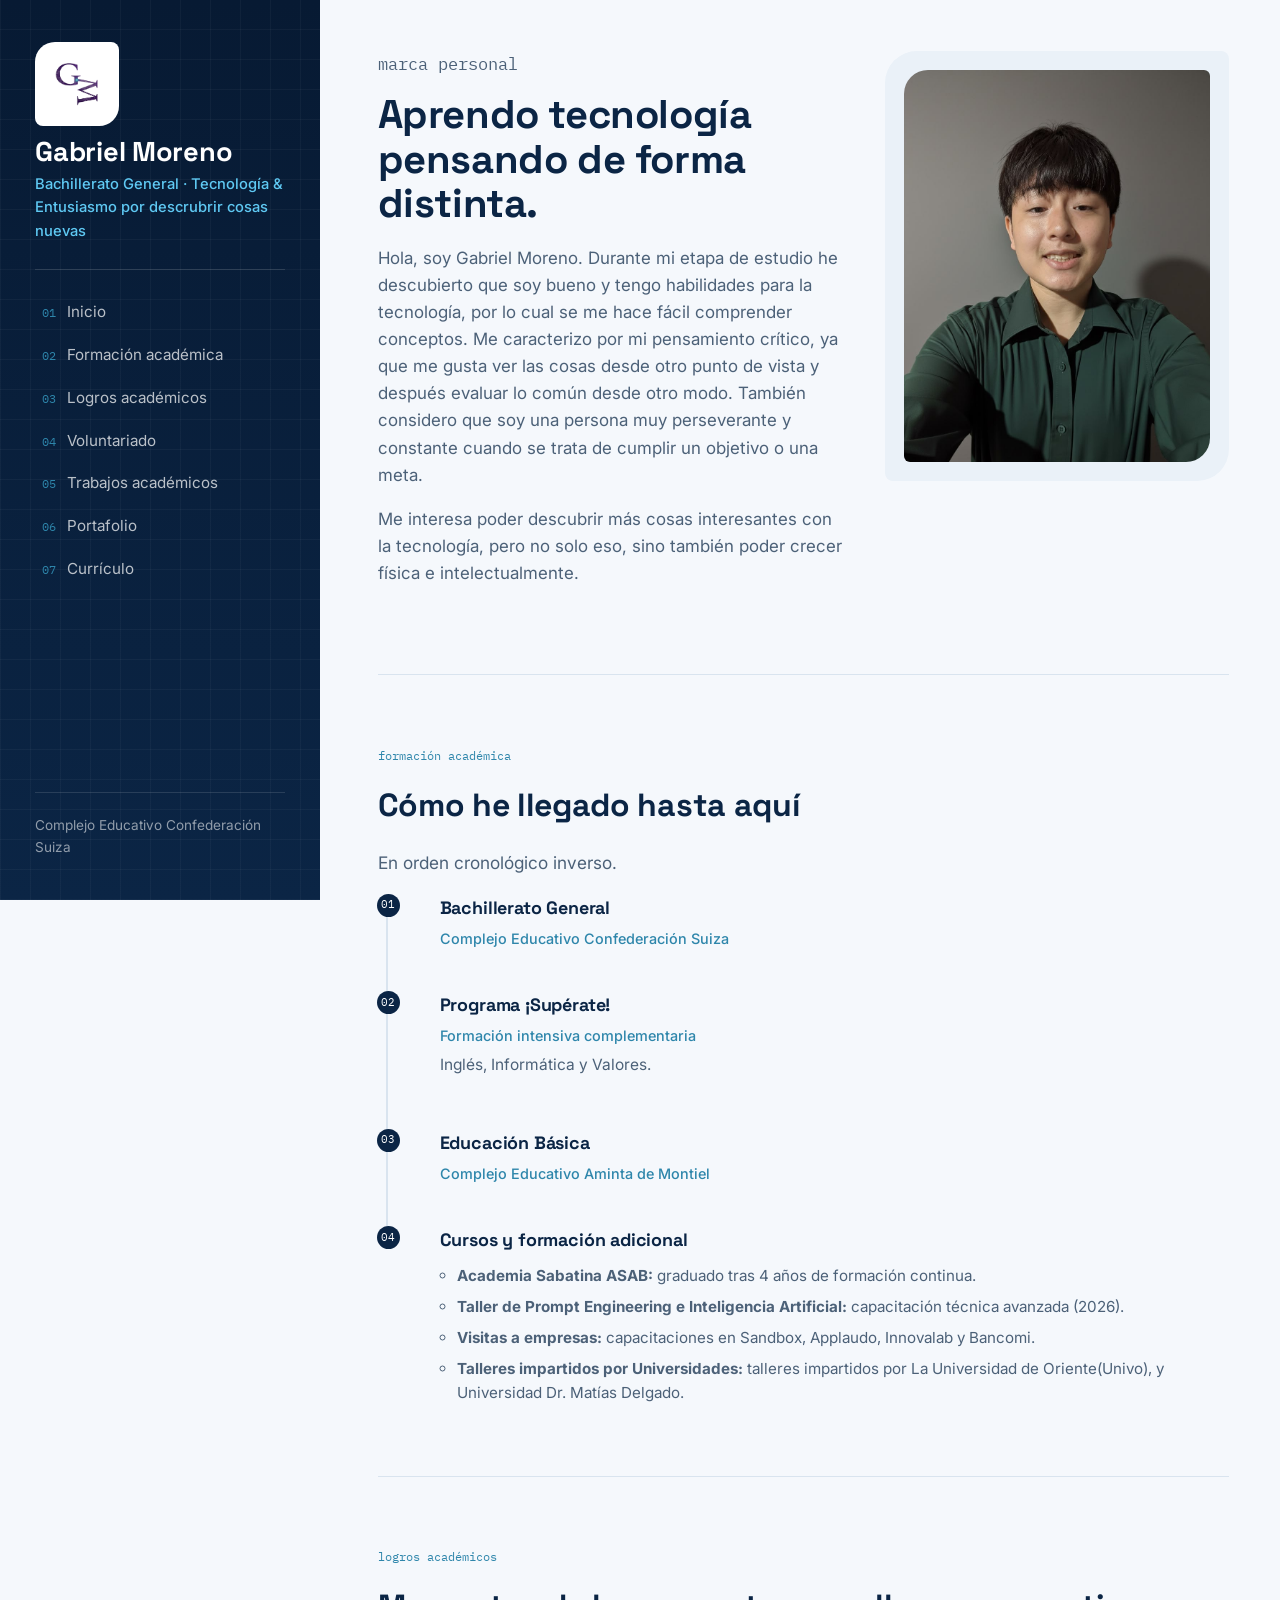
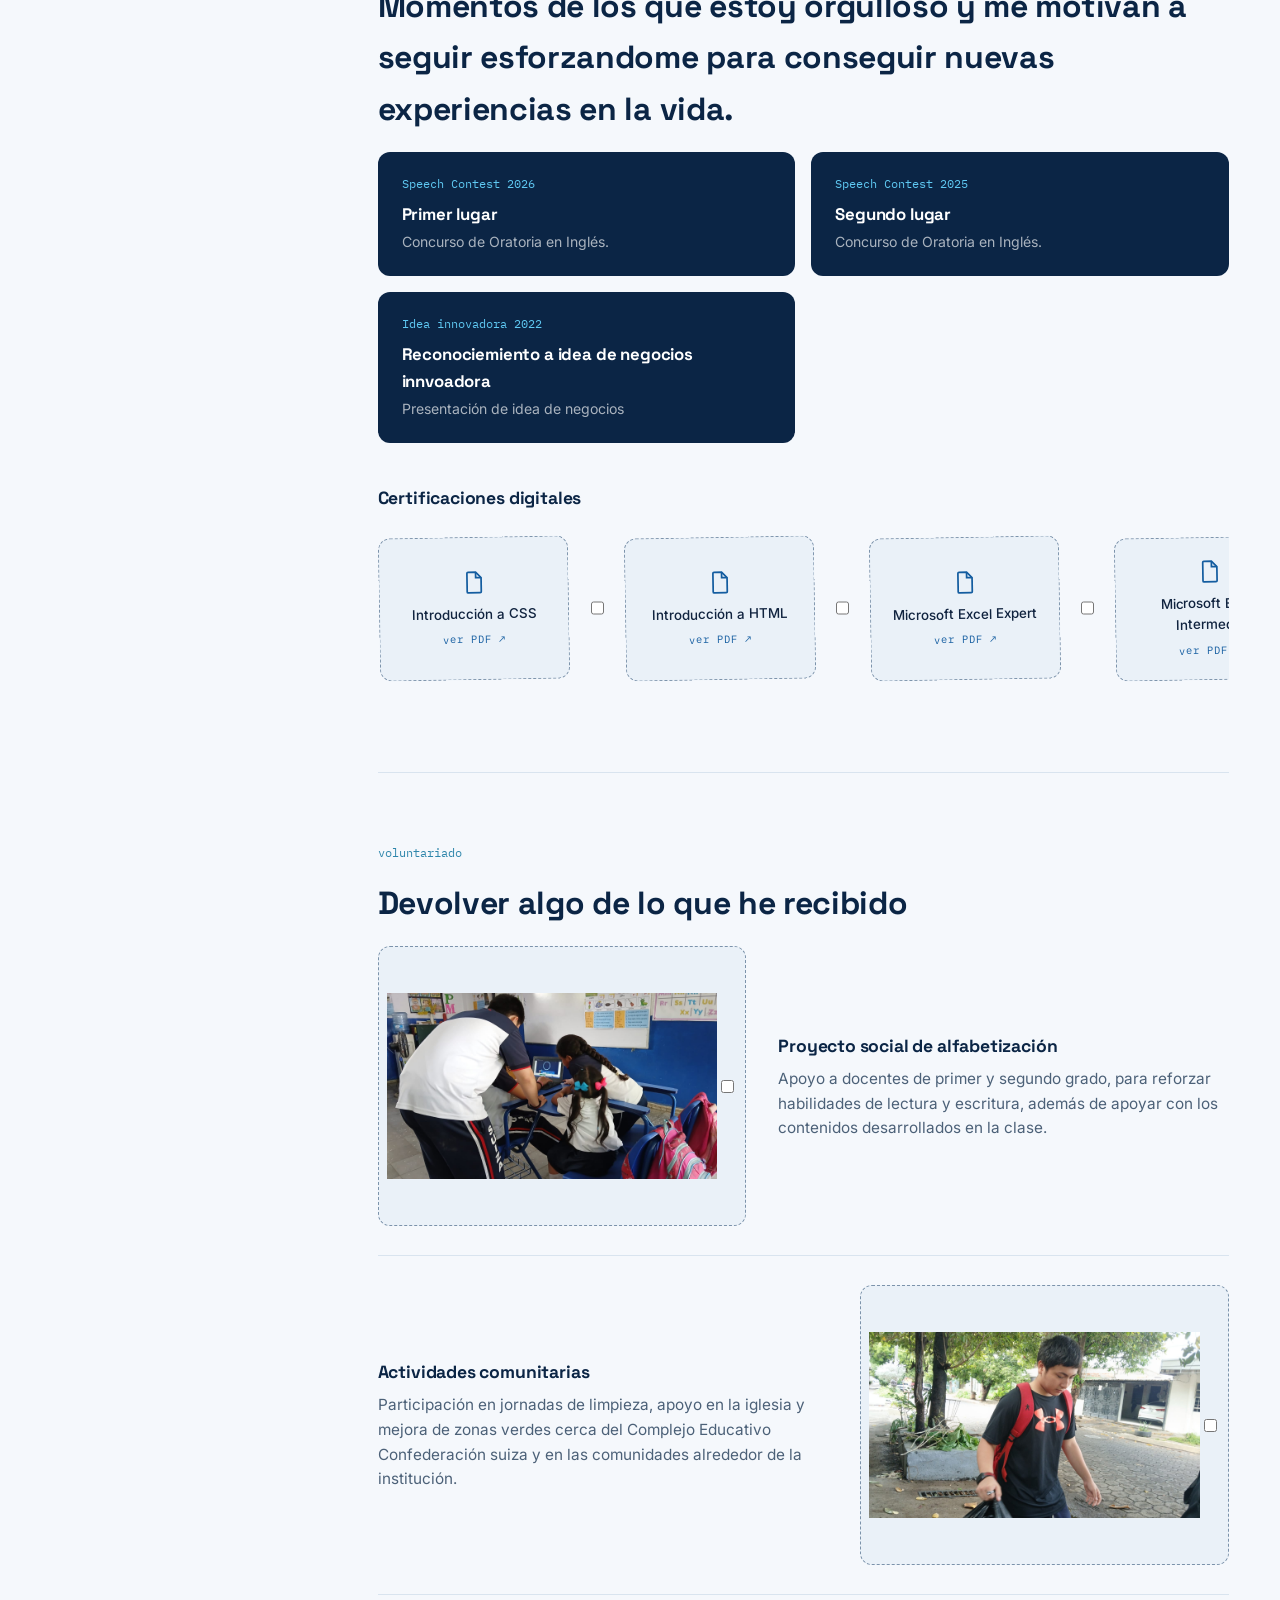
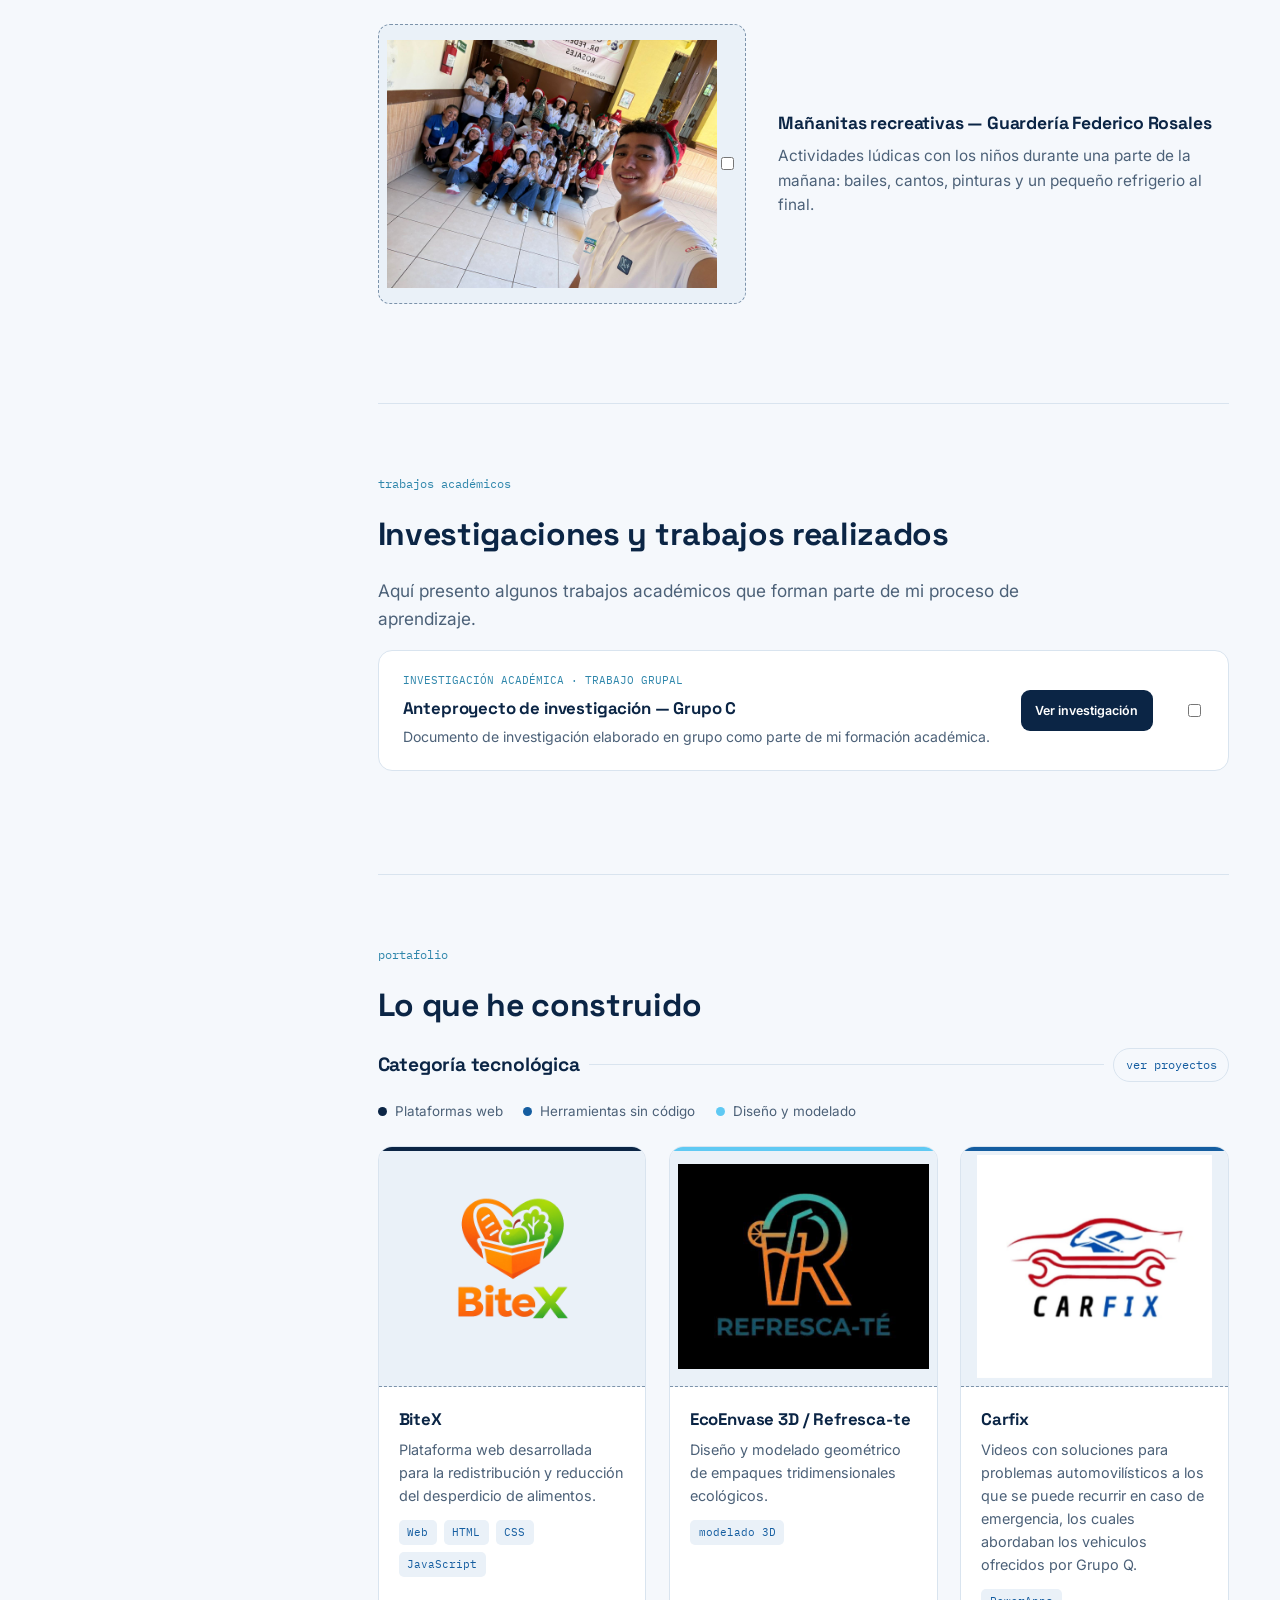
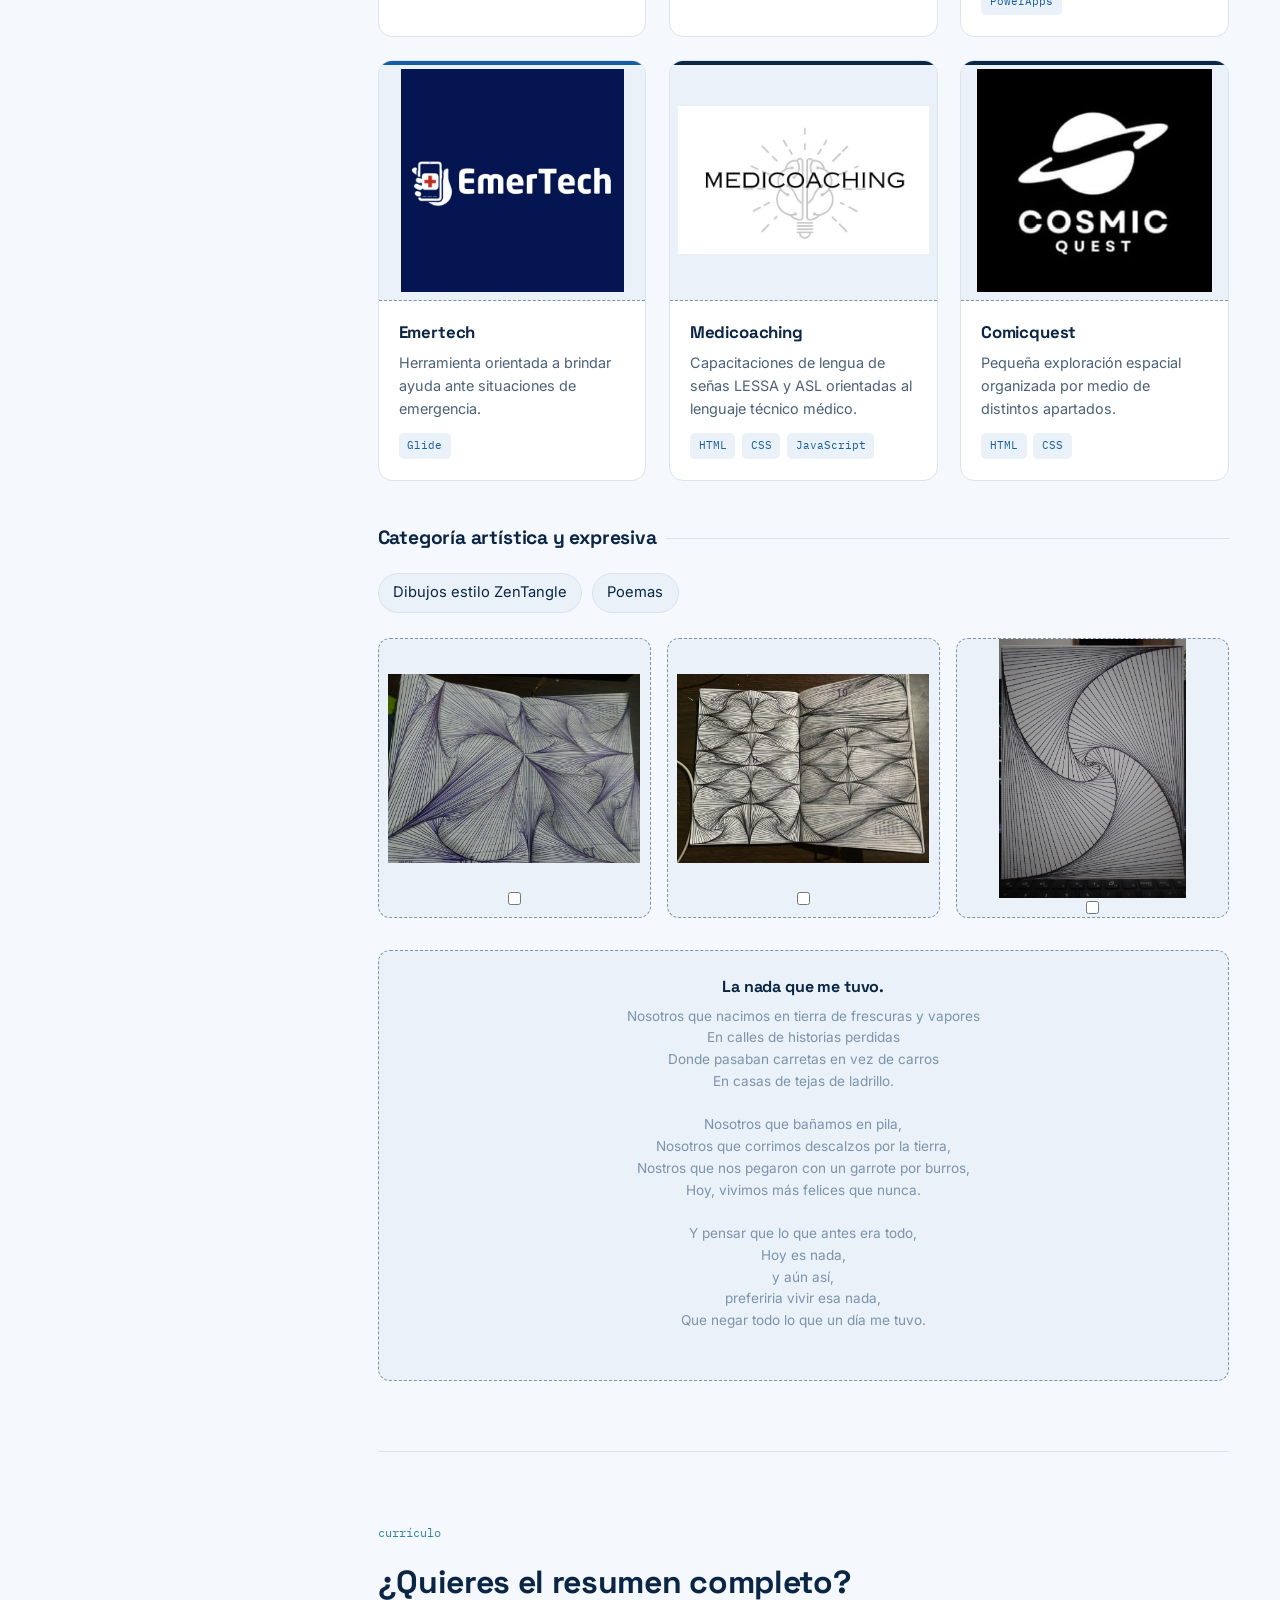
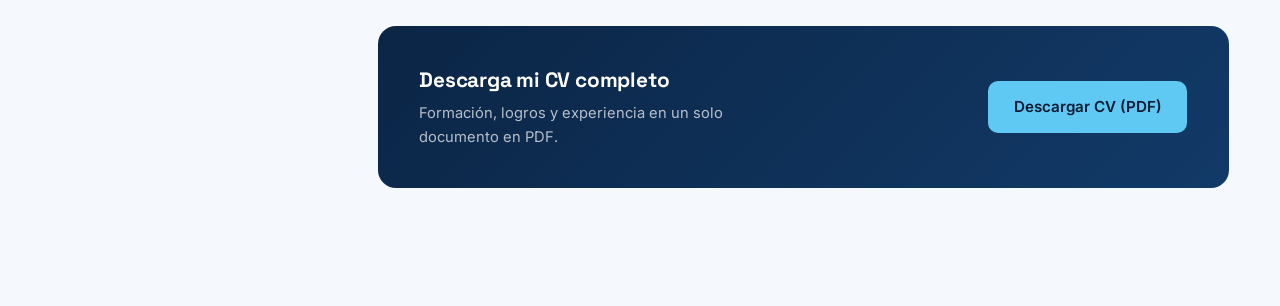
==== commit 7af08910: "Corregir apertura de imágenes sin desplazamiento" ====
--- a/index.html
+++ b/index.html
@@ -164,41 +164,57 @@
         <span class="cert-name">Introducción a CSS</span>
         <span class="cert-hint">ver PDF ↗</span>
       </label>
+<input id="toggle-media-css" class="media-toggle" type="checkbox">
+<div id="media-css" class="media-modal"><label class="modal-bg" for="toggle-media-css" aria-label="Cerrar"></label><label class="modal-close" for="toggle-media-css" aria-label="Cerrar">×</label><img class="modal-img" src="archivos/css.jpeg" alt="Certificado de Introducción a CSS"></div>
       <label class="cert-slot"  for="toggle-media-html">
         <svg class="cert-icon" viewBox="0 0 24 24" fill="none" stroke="currentColor" stroke-width="1.6" aria-hidden="true"><path d="M7 3h7l5 5v13a1 1 0 0 1-1 1H7a1 1 0 0 1-1-1V4a1 1 0 0 1 1-1z"/><path d="M14 3v5h5"/></svg>
         <span class="cert-name">Introducción a HTML</span>
         <span class="cert-hint">ver PDF ↗</span>
       </label>
+<input id="toggle-media-html" class="media-toggle" type="checkbox">
+<div id="media-html" class="media-modal"><label class="modal-bg" for="toggle-media-html" aria-label="Cerrar"></label><label class="modal-close" for="toggle-media-html" aria-label="Cerrar">×</label><img class="modal-img" src="archivos/html.jpeg" alt="Certificado de Introducción a HTML"></div>
       <label class="cert-slot"  for="toggle-pdf-excel-expert">
         <svg class="cert-icon" viewBox="0 0 24 24" fill="none" stroke="currentColor" stroke-width="1.6" aria-hidden="true"><path d="M7 3h7l5 5v13a1 1 0 0 1-1 1H7a1 1 0 0 1-1-1V4a1 1 0 0 1 1-1z"/><path d="M14 3v5h5"/></svg>
         <span class="cert-name">Microsoft Excel Expert</span>
         <span class="cert-hint">ver PDF ↗</span>
       </label>
+<input id="toggle-pdf-excel-expert" class="media-toggle" type="checkbox">
+<div id="pdf-excel-expert" class="media-modal"><label class="modal-bg" for="toggle-pdf-excel-expert" aria-label="Cerrar"></label><label class="modal-close" for="toggle-pdf-excel-expert" aria-label="Cerrar">×</label><iframe src="archivos/Excel Expert.pdf" title="Microsoft Excel Expert"></iframe></div>
       <label class="cert-slot"  for="toggle-pdf-excel-intermedio">
         <svg class="cert-icon" viewBox="0 0 24 24" fill="none" stroke="currentColor" stroke-width="1.6" aria-hidden="true"><path d="M7 3h7l5 5v13a1 1 0 0 1-1 1H7a1 1 0 0 1-1-1V4a1 1 0 0 1 1-1z"/><path d="M14 3v5h5"/></svg>
         <span class="cert-name">Microsoft Excel Intermedio</span>
         <span class="cert-hint">ver PDF ↗</span>
       </label>
-      <a class="cert-slot" href="#diploma - Gabriel de Jesús Moreno">
+<input id="toggle-pdf-excel-intermedio" class="media-toggle" type="checkbox">
+<div id="pdf-excel-intermedio" class="media-modal"><label class="modal-bg" for="toggle-pdf-excel-intermedio" aria-label="Cerrar"></label><label class="modal-close" for="toggle-pdf-excel-intermedio" aria-label="Cerrar">×</label><iframe src="archivos/Cert62413161172.pdf" title="Microsoft Excel Intermedio"></iframe></div>
+      <label class="cert-slot" for="toggle-pdf-telus" href="#diploma - Gabriel de Jesús Moreno">
         <svg class="cert-icon" viewBox="0 0 24 24" fill="none" stroke="currentColor" stroke-width="1.6" aria-hidden="true"><path d="M7 3h7l5 5v13a1 1 0 0 1-1 1H7a1 1 0 0 1-1-1V4a1 1 0 0 1 1-1z"/><path d="M14 3v5h5"/></svg>
         <span class="cert-name">Grupo de Inglés — TELUS</span>
         <span class="cert-hint">ver PDF ↗</span>
-      </a>
+      </label>
+<input id="toggle-pdf-telus" class="media-toggle" type="checkbox">
+<div id="pdf-telus" class="media-modal"><label class="modal-bg" for="toggle-pdf-telus" aria-label="Cerrar"></label><label class="modal-close" for="toggle-pdf-telus" aria-label="Cerrar">×</label><iframe src="archivos/Diploma - Gabriel De Jesús Moreno.pdf" title="Grupo de Inglés TELUS"></iframe></div>
       <label class="cert-slot"  for="toggle-pdf-netacad">
         <svg class="cert-icon" viewBox="0 0 24 24" fill="none" stroke="currentColor" stroke-width="1.6" aria-hidden="true"><path d="M7 3h7l5 5v13a1 1 0 0 1-1 1H7a1 1 0 0 1-1-1V4a1 1 0 0 1 1-1z"/><path d="M14 3v5h5"/></svg>
         <span class="cert-name">NetAcad</span>
         <span class="cert-hint">ver PDF ↗</span>
       </label>
+<input id="toggle-pdf-netacad" class="media-toggle" type="checkbox">
+<div id="pdf-netacad" class="media-modal"><label class="modal-bg" for="toggle-pdf-netacad" aria-label="Cerrar"></label><label class="modal-close" for="toggle-pdf-netacad" aria-label="Cerrar">×</label><iframe src="archivos/NetworkingBasicsUpdate20260630-31-3f43p0 (1).pdf" title="NetAcad"></iframe></div>
       <label class="cert-slot"  for="toggle-pdf-devweek">
         <svg class="cert-icon" viewBox="0 0 24 24" fill="none" stroke="currentColor" stroke-width="1.6" aria-hidden="true"><path d="M7 3h7l5 5v13a1 1 0 0 1-1 1H7a1 1 0 0 1-1-1V4a1 1 0 0 1 1-1z"/><path d="M14 3v5h5"/></svg>
         <span class="cert-name">DevWeek — Elaniin</span>
         <span class="cert-hint">ver PDF ↗</span>
       </label>
+<input id="toggle-pdf-devweek" class="media-toggle" type="checkbox">
+<div id="pdf-devweek" class="media-modal"><label class="modal-bg" for="toggle-pdf-devweek" aria-label="Cerrar"></label><label class="modal-close" for="toggle-pdf-devweek" aria-label="Cerrar">×</label><iframe src="archivos/15_Diploma.pdf" title="DevWeek Elaniin"></iframe></div>
       <label class="cert-slot"  for="toggle-media-js">
         <svg class="cert-icon" viewBox="0 0 24 24" fill="none" stroke="currentColor" stroke-width="1.6" aria-hidden="true"><path d="M7 3h7l5 5v13a1 1 0 0 1-1 1H7a1 1 0 0 1-1-1V4a1 1 0 0 1 1-1z"/><path d="M14 3v5h5"/></svg>
         <span class="cert-name">Introducción a JavaScript</span>
         <span class="cert-hint">ver PDF ↗</span>
       </label>
+<input id="toggle-media-js" class="media-toggle" type="checkbox">
+<div id="media-js" class="media-modal"><label class="modal-bg" for="toggle-media-js" aria-label="Cerrar"></label><label class="modal-close" for="toggle-media-js" aria-label="Cerrar">×</label><img class="modal-img" src="archivos/js.jpg" alt="Certificado de Introducción a JavaScript"></div>
     </div>
   </section>
 
@@ -212,6 +228,8 @@
 <div class="volunteer-row">
       <div class="img-slot">
         <label class="media-trigger"  aria-label="Ampliar imagen" for="toggle-img-vol1"><img src="archivos/voluntariado1.jpeg" alt="Clases con los niños." ></label>
+<input id="toggle-img-vol1" class="media-toggle" type="checkbox">
+<div id="img-vol1" class="media-modal"><label class="modal-bg" for="toggle-img-vol1" aria-label="Cerrar"></label><label class="modal-close" for="toggle-img-vol1" aria-label="Cerrar">×</label><img class="modal-img" src="archivos/voluntariado1.jpeg" alt="Fotografía de alfabetización"></div>
       </div>
       <div>
         <h3>Proyecto social de alfabetización</h3>
@@ -222,6 +240,8 @@
     <div class="volunteer-row">
       <div class="img-slot">
         <label class="media-trigger"  aria-label="Ampliar imagen" for="toggle-img-vol2"><img src="archivos/voluntariado2.jpeg" alt="Ayuda comunitaria." ></label>
+<input id="toggle-img-vol2" class="media-toggle" type="checkbox">
+<div id="img-vol2" class="media-modal"><label class="modal-bg" for="toggle-img-vol2" aria-label="Cerrar"></label><label class="modal-close" for="toggle-img-vol2" aria-label="Cerrar">×</label><img class="modal-img" src="archivos/voluntariado2.jpeg" alt="Fotografía de actividades comunitarias"></div>
       </div>
       <div>
         <h3>Actividades comunitarias</h3>
@@ -232,6 +252,8 @@
     <div class="volunteer-row">
       <div class="img-slot">
         <label class="media-trigger"  aria-label="Ampliar imagen" for="toggle-img-vol3"><img src="archivos/voluntariado3.jpeg" alt="Mañanitas recreativas." ></label>
+<input id="toggle-img-vol3" class="media-toggle" type="checkbox">
+<div id="img-vol3" class="media-modal"><label class="modal-bg" for="toggle-img-vol3" aria-label="Cerrar"></label><label class="modal-close" for="toggle-img-vol3" aria-label="Cerrar">×</label><img class="modal-img" src="archivos/voluntariado3.jpeg" alt="Fotografía de mañanitas recreativas"></div>
       </div>
       <div>
         <h3>Mañanitas recreativas — Guardería Federico Rosales</h3>
@@ -260,6 +282,8 @@
       </div>
       <!-- Botón visual que activa el modal del documento académico. -->
 <label class="research-button" for="toggle-pdf-research">Ver investigación</label>
+<input id="toggle-pdf-research" class="media-toggle" type="checkbox">
+<div id="pdf-research" class="media-modal"><label class="modal-bg" for="toggle-pdf-research" aria-label="Cerrar"></label><label class="modal-close" for="toggle-pdf-research" aria-label="Cerrar">×</label><iframe src="archivos/Anteproyecto-Grupo C-Huizúcar-GE.pdf" title="Anteproyecto de investigación"></iframe></div>
     </div>
   </section>
 
@@ -368,12 +392,18 @@
       <!-- Espacio individual para una obra artística. -->
 <div class="art-slot">
         <label class="media-trigger"  aria-label="Ampliar imagen" for="toggle-img-dibujo1"><img src="archivos/dibujo1.jpeg" alt="Dibujo estilo ZenTangle 1"></label>
+<input id="toggle-img-dibujo1" class="media-toggle" type="checkbox">
+<div id="img-dibujo1" class="media-modal"><label class="modal-bg" for="toggle-img-dibujo1" aria-label="Cerrar"></label><label class="modal-close" for="toggle-img-dibujo1" aria-label="Cerrar">×</label><img class="modal-img" src="archivos/dibujo1.jpeg" alt="Dibujo ZenTangle 1"></div>
       </div>
       <div class="art-slot">
         <label class="media-trigger"  aria-label="Ampliar imagen" for="toggle-img-dibujo2"><img src="archivos/dibujo2.jpeg" alt="Dibujo estilo ZenTangle 2"></label>
+<input id="toggle-img-dibujo2" class="media-toggle" type="checkbox">
+<div id="img-dibujo2" class="media-modal"><label class="modal-bg" for="toggle-img-dibujo2" aria-label="Cerrar"></label><label class="modal-close" for="toggle-img-dibujo2" aria-label="Cerrar">×</label><img class="modal-img" src="archivos/dibujo2.jpeg" alt="Dibujo ZenTangle 2"></div>
       </div>
       <div class="art-slot">
         <label class="media-trigger"  aria-label="Ampliar imagen" for="toggle-img-dibujo3"><img src="archivos/dibujo3.jpeg" alt="Dibujo estilo ZenTangle 3"></label>
+<input id="toggle-img-dibujo3" class="media-toggle" type="checkbox">
+<div id="img-dibujo3" class="media-modal"><label class="modal-bg" for="toggle-img-dibujo3" aria-label="Cerrar"></label><label class="modal-close" for="toggle-img-dibujo3" aria-label="Cerrar">×</label><img class="modal-img" src="archivos/dibujo3.jpeg" alt="Dibujo ZenTangle 3"></div>
       </div>
 
       <!-- Espacio dedicado al poema incluido en el portafolio. -->
@@ -421,46 +451,25 @@
 <!-- ===== VISUALIZACIÓN DE PDFs E IMÁGENES SIN JAVASCRIPT ===== -->
 <!-- Cada checkbox controla un modal. Las etiquetas <label> permiten abrirlo y cerrarlo. -->
 <!-- Checkbox oculto que controla la ventana de la certificación de CSS. -->
-<input id="toggle-media-css" class="media-toggle" type="checkbox">
-<div id="media-css" class="media-modal"><label class="modal-bg" for="toggle-media-css" aria-label="Cerrar"></label><label class="modal-close" for="toggle-media-css" aria-label="Cerrar">×</label><img class="modal-img" src="archivos/css.jpeg" alt="Certificado de Introducción a CSS"></div><!-- Checkbox oculto que controla la ventana de la certificación de HTML. -->
-<input id="toggle-media-html" class="media-toggle" type="checkbox">
-<div id="media-html" class="media-modal"><label class="modal-bg" for="toggle-media-html" aria-label="Cerrar"></label><label class="modal-close" for="toggle-media-html" aria-label="Cerrar">×</label><img class="modal-img" src="archivos/html.jpeg" alt="Certificado de Introducción a HTML"></div><!-- Checkbox oculto que controla la ventana de la certificación de JavaScript. -->
-<input id="toggle-media-js" class="media-toggle" type="checkbox">
-<div id="media-js" class="media-modal"><label class="modal-bg" for="toggle-media-js" aria-label="Cerrar"></label><label class="modal-close" for="toggle-media-js" aria-label="Cerrar">×</label><img class="modal-img" src="archivos/js.jpg" alt="Certificado de Introducción a JavaScript"></div><!-- Checkbox oculto que controla el visor del certificado de Excel Expert. -->
-<input id="toggle-pdf-excel-expert" class="media-toggle" type="checkbox">
-<div id="pdf-excel-expert" class="media-modal"><label class="modal-bg" for="toggle-pdf-excel-expert" aria-label="Cerrar"></label><label class="modal-close" for="toggle-pdf-excel-expert" aria-label="Cerrar">×</label><iframe src="archivos/Excel Expert.pdf" title="Microsoft Excel Expert"></iframe></div><!-- Checkbox oculto que controla el visor del certificado de Excel Intermedio. -->
-<input id="toggle-pdf-excel-intermedio" class="media-toggle" type="checkbox">
-<div id="pdf-excel-intermedio" class="media-modal"><label class="modal-bg" for="toggle-pdf-excel-intermedio" aria-label="Cerrar"></label><label class="modal-close" for="toggle-pdf-excel-intermedio" aria-label="Cerrar">×</label><iframe src="archivos/Cert62413161172.pdf" title="Microsoft Excel Intermedio"></iframe></div><!-- Checkbox oculto que controla el visor del diploma de TELUS. -->
-<input id="toggle-pdf-telus" class="media-toggle" type="checkbox">
-<div id="pdf-telus" class="media-modal"><label class="modal-bg" for="toggle-pdf-telus" aria-label="Cerrar"></label><label class="modal-close" for="toggle-pdf-telus" aria-label="Cerrar">×</label><iframe src="archivos/Diploma - Gabriel De Jesús Moreno.pdf" title="Grupo de Inglés TELUS"></iframe></div><!-- Checkbox oculto que controla el visor del certificado de NetAcad. -->
-<input id="toggle-pdf-netacad" class="media-toggle" type="checkbox">
-<div id="pdf-netacad" class="media-modal"><label class="modal-bg" for="toggle-pdf-netacad" aria-label="Cerrar"></label><label class="modal-close" for="toggle-pdf-netacad" aria-label="Cerrar">×</label><iframe src="archivos/NetworkingBasicsUpdate20260630-31-3f43p0 (1).pdf" title="NetAcad"></iframe></div><!-- Checkbox oculto que controla el visor del diploma de DevWeek. -->
-<input id="toggle-pdf-devweek" class="media-toggle" type="checkbox">
-<div id="pdf-devweek" class="media-modal"><label class="modal-bg" for="toggle-pdf-devweek" aria-label="Cerrar"></label><label class="modal-close" for="toggle-pdf-devweek" aria-label="Cerrar">×</label><iframe src="archivos/15_Diploma.pdf" title="DevWeek Elaniin"></iframe></div><!-- Checkbox oculto que controla el visor del anteproyecto de investigación. -->
-<input id="toggle-pdf-research" class="media-toggle" type="checkbox">
-<div id="pdf-research" class="media-modal"><label class="modal-bg" for="toggle-pdf-research" aria-label="Cerrar"></label><label class="modal-close" for="toggle-pdf-research" aria-label="Cerrar">×</label><iframe src="archivos/Anteproyecto-Grupo C-Huizúcar-GE.pdf" title="Anteproyecto de investigación"></iframe></div><!-- Checkbox oculto que controla la ampliación de la primera fotografía de voluntariado. -->
-<input id="toggle-img-vol1" class="media-toggle" type="checkbox">
-<div id="img-vol1" class="media-modal"><label class="modal-bg" for="toggle-img-vol1" aria-label="Cerrar"></label><label class="modal-close" for="toggle-img-vol1" aria-label="Cerrar">×</label><img class="modal-img" src="archivos/voluntariado1.jpeg" alt="Fotografía de alfabetización"></div><!-- Checkbox oculto que controla la ampliación de la segunda fotografía de voluntariado. -->
-<input id="toggle-img-vol2" class="media-toggle" type="checkbox">
-<div id="img-vol2" class="media-modal"><label class="modal-bg" for="toggle-img-vol2" aria-label="Cerrar"></label><label class="modal-close" for="toggle-img-vol2" aria-label="Cerrar">×</label><img class="modal-img" src="archivos/voluntariado2.jpeg" alt="Fotografía de actividades comunitarias"></div><!-- Checkbox oculto que controla la ampliación de la tercera fotografía de voluntariado. -->
-<input id="toggle-img-vol3" class="media-toggle" type="checkbox">
-<div id="img-vol3" class="media-modal"><label class="modal-bg" for="toggle-img-vol3" aria-label="Cerrar"></label><label class="modal-close" for="toggle-img-vol3" aria-label="Cerrar">×</label><img class="modal-img" src="archivos/voluntariado3.jpeg" alt="Fotografía de mañanitas recreativas"></div><!-- Checkbox oculto reservado para la ampliación de la imagen de BiteX. -->
-<input id="toggle-img-bitex" class="media-toggle" type="checkbox">
-<div id="img-bitex" class="media-modal"><label class="modal-bg" for="toggle-img-bitex" aria-label="Cerrar"></label><label class="modal-close" for="toggle-img-bitex" aria-label="Cerrar">×</label><img class="modal-img" src="archivos/bitex.png" alt="Imagen del proyecto BiteX"></div><!-- Checkbox oculto reservado para la ampliación de la imagen de Refresca-te. -->
-<input id="toggle-img-refrescate" class="media-toggle" type="checkbox">
-<div id="img-refrescate" class="media-modal"><label class="modal-bg" for="toggle-img-refrescate" aria-label="Cerrar"></label><label class="modal-close" for="toggle-img-refrescate" aria-label="Cerrar">×</label><img class="modal-img" src="archivos/refrescate.jpeg" alt="Imagen del proyecto EcoEnvase 3D / Refresca-te"></div><!-- Checkbox oculto reservado para la ampliación de la imagen de Carfix. -->
-<input id="toggle-img-carfix" class="media-toggle" type="checkbox">
-<div id="img-carfix" class="media-modal"><label class="modal-bg" for="toggle-img-carfix" aria-label="Cerrar"></label><label class="modal-close" for="toggle-img-carfix" aria-label="Cerrar">×</label><img class="modal-img" src="archivos/carfix.jpeg" alt="Imagen del proyecto Carfix"></div><!-- Checkbox oculto reservado para la ampliación de la imagen de Emertech. -->
-<input id="toggle-img-emertech" class="media-toggle" type="checkbox">
-<div id="img-emertech" class="media-modal"><label class="modal-bg" for="toggle-img-emertech" aria-label="Cerrar"></label><label class="modal-close" for="toggle-img-emertech" aria-label="Cerrar">×</label><img class="modal-img" src="archivos/emertech.jpeg" alt="Imagen del proyecto Emertech"></div><!-- Checkbox oculto reservado para la ampliación de la imagen de Medicoaching. -->
-<input id="toggle-img-medicoaching" class="media-toggle" type="checkbox">
-<div id="img-medicoaching" class="media-modal"><label class="modal-bg" for="toggle-img-medicoaching" aria-label="Cerrar"></label><label class="modal-close" for="toggle-img-medicoaching" aria-label="Cerrar">×</label><img class="modal-img" src="archivos/medicoaching.jpeg" alt="Imagen del proyecto Medicoaching"></div><!-- Checkbox oculto reservado para la ampliación de la imagen de Comicquest. -->
-<input id="toggle-img-comicquest" class="media-toggle" type="checkbox">
-<div id="img-comicquest" class="media-modal"><label class="modal-bg" for="toggle-img-comicquest" aria-label="Cerrar"></label><label class="modal-close" for="toggle-img-comicquest" aria-label="Cerrar">×</label><img class="modal-img" src="archivos/comicquest.jpeg" alt="Imagen del proyecto Comicquest"></div><!-- Checkbox oculto que controla la ampliación del primer dibujo. -->
-<input id="toggle-img-dibujo1" class="media-toggle" type="checkbox">
-<div id="img-dibujo1" class="media-modal"><label class="modal-bg" for="toggle-img-dibujo1" aria-label="Cerrar"></label><label class="modal-close" for="toggle-img-dibujo1" aria-label="Cerrar">×</label><img class="modal-img" src="archivos/dibujo1.jpeg" alt="Dibujo ZenTangle 1"></div><!-- Checkbox oculto que controla la ampliación del segundo dibujo. -->
-<input id="toggle-img-dibujo2" class="media-toggle" type="checkbox">
-<div id="img-dibujo2" class="media-modal"><label class="modal-bg" for="toggle-img-dibujo2" aria-label="Cerrar"></label><label class="modal-close" for="toggle-img-dibujo2" aria-label="Cerrar">×</label><img class="modal-img" src="archivos/dibujo2.jpeg" alt="Dibujo ZenTangle 2"></div><!-- Checkbox oculto que controla la ampliación del tercer dibujo. -->
-<input id="toggle-img-dibujo3" class="media-toggle" type="checkbox">
-<div id="img-dibujo3" class="media-modal"><label class="modal-bg" for="toggle-img-dibujo3" aria-label="Cerrar"></label><label class="modal-close" for="toggle-img-dibujo3" aria-label="Cerrar">×</label><img class="modal-img" src="archivos/dibujo3.jpeg" alt="Dibujo ZenTangle 3"></div></body>
+<!-- Checkbox oculto que controla la ventana de la certificación de HTML. -->
+<!-- Checkbox oculto que controla la ventana de la certificación de JavaScript. -->
+<!-- Checkbox oculto que controla el visor del certificado de Excel Expert. -->
+<!-- Checkbox oculto que controla el visor del certificado de Excel Intermedio. -->
+<!-- Checkbox oculto que controla el visor del diploma de TELUS. -->
+<!-- Checkbox oculto que controla el visor del certificado de NetAcad. -->
+<!-- Checkbox oculto que controla el visor del diploma de DevWeek. -->
+<!-- Checkbox oculto que controla el visor del anteproyecto de investigación. -->
+<!-- Checkbox oculto que controla la ampliación de la primera fotografía de voluntariado. -->
+<!-- Checkbox oculto que controla la ampliación de la segunda fotografía de voluntariado. -->
+<!-- Checkbox oculto que controla la ampliación de la tercera fotografía de voluntariado. -->
+<!-- Checkbox oculto reservado para la ampliación de la imagen de BiteX. -->
+<!-- Checkbox oculto reservado para la ampliación de la imagen de Refresca-te. -->
+<!-- Checkbox oculto reservado para la ampliación de la imagen de Carfix. -->
+<!-- Checkbox oculto reservado para la ampliación de la imagen de Emertech. -->
+<!-- Checkbox oculto reservado para la ampliación de la imagen de Medicoaching. -->
+<!-- Checkbox oculto reservado para la ampliación de la imagen de Comicquest. -->
+<!-- Checkbox oculto que controla la ampliación del primer dibujo. -->
+<!-- Checkbox oculto que controla la ampliación del segundo dibujo. -->
+<!-- Checkbox oculto que controla la ampliación del tercer dibujo. -->
+</body>
 </html>
--- a/style.css
+++ b/style.css
@@ -832,32 +832,87 @@
 
 /* Ventana modal que aparece sobre toda la página para mostrar imágenes o PDFs. */
   .media-modal{
-  .media-modal{position:fixed;inset:0;z-index:9999;display:none;align-items:center;justify-content:center;padding:3rem .75rem 1rem;background:rgba(3,13,28,.88)}
+    position:fixed;
+    inset:0;
+    z-index:9999;
+    display:none;
+    align-items:center;
+    justify-content:center;
+    padding:3rem .75rem 1rem;
+    background:rgba(3,13,28,.88);
+  }
+
 /* Cuando el checkbox está marcado, se muestra el modal que viene inmediatamente después. */
-  .media-toggle:checked + .media-modal
-  /* Regla final de respaldo para mostrar el modal cuando su checkbox está marcado. */
   .media-toggle:checked + .media-modal{
-  .media-toggle:checked + .media-modal{display:flex}
-  
+    display:flex;
+  }
+
 /* Fondo invisible que ocupa toda la ventana y permite cerrarla al hacer clic. */
   .media-modal .modal-bg{
-  .media-modal .modal-bg{position:absolute;inset:0}
+    position:absolute;
+    inset:0;
+  }
+
 /* Botón de cierre circular ubicado en la esquina superior derecha. */
   .media-modal .modal-close{
-  .media-modal .modal-close{position:absolute;top:.7rem;right:.8rem;z-index:2;width:2.4rem;height:2.4rem;border-radius:50%;display:flex;align-items:center;justify-content:center;background:rgba(255,255,255,.15);color:#fff;text-decoration:none;font-size:1.5rem}
+    position:absolute;
+    top:.7rem;
+    right:.8rem;
+    z-index:2;
+    width:2.4rem;
+    height:2.4rem;
+    border-radius:50%;
+    display:flex;
+    align-items:center;
+    justify-content:center;
+    background:rgba(255,255,255,.15);
+    color:#fff;
+    text-decoration:none;
+    font-size:1.5rem;
+  }
+
 /* Tamaño máximo de las imágenes dentro del modal. */
   .media-modal .modal-img{
-  .media-modal .modal-img{position:relative;z-index:1;max-width:94vw;max-height:84vh;width:auto;height:auto;object-fit:contain;border-radius:10px;box-shadow:0 20px 70px rgba(0,0,0,.45)}
+    position:relative;
+    z-index:1;
+    max-width:94vw;
+    max-height:84vh;
+    width:auto;
+    height:auto;
+    object-fit:contain;
+    border-radius:10px;
+    box-shadow:0 20px 70px rgba(0,0,0,.45);
+  }
+
 /* Tamaño y apariencia del visor de documentos PDF. */
   .media-modal iframe{
-  .media-modal iframe{position:relative;z-index:1;width:94vw;max-width:1100px;height:84vh;border:0;border-radius:10px;background:#fff;box-shadow:0 20px 70px rgba(0,0,0,.45)}
+    position:relative;
+    z-index:1;
+    width:94vw;
+    max-width:1100px;
+    height:84vh;
+    border:0;
+    border-radius:10px;
+    background:#fff;
+    box-shadow:0 20px 70px rgba(0,0,0,.45);
+  }
+
 /* Convierte la zona de una imagen en un elemento clicable que abre el modal. */
   .media-trigger{
-  .media-trigger{display:flex;width:100%;height:100%;align-items:center;justify-content:center;cursor:zoom-in;text-decoration:none}
-  @media (max-width:980px){.media-modal iframe{width:96vw;height:82svh}.media-modal .modal-img{max-width:96vw;max-height:82svh}.media-modal{padding:.5rem}}
-
-  
-
+    display:flex;
+    width:100%;
+    height:100%;
+    align-items:center;
+    justify-content:center;
+    cursor:zoom-in;
+    text-decoration:none;
+  }
+
+  @media (max-width:980px){
+    .media-modal iframe{width:96vw;height:82svh}
+    .media-modal .modal-img{max-width:96vw;max-height:82svh}
+    .media-modal{padding:.5rem}
+  }
 /* El botón de investigación utiliza un label asociado al checkbox para abrir el PDF sin JavaScript. */
 /* Botón para abrir el documento académico */
 /* Apariencia del botón que abre el anteproyecto académico. */
@@ -1048,8 +1103,6 @@
     /* Cada experiencia de voluntariado pasa a una sola columna. */
     .volunteer-row,
     .volunteer-row:nth-of-type(even){
-    .volunteer-row,
-    .volunteer-row:nth-of-type(even){
       grid-template-columns:1fr;
       direction:ltr;
     }
@@ -1080,9 +1133,25 @@
     .cv-button{ transition:none; }
   }
 
-  /* Mantiene ocultos los checkbox que controlan los modales. */
-  .media-toggle{display:none}
-  .media-toggle:checked + .media-modal{display:flex}
+  /* Mantiene los checkbox fuera de la vista y evita que el navegador desplace la página hacia ellos al abrir una imagen. */
+  .media-toggle{
+    position:fixed;
+    top:0;
+    left:0;
+    width:1px;
+    height:1px;
+    opacity:0;
+    pointer-events:none;
+    margin:0;
+    padding:0;
+  }
+
+  .media-toggle:checked + .media-modal{
+    display:flex;
+  }
+
   /* Indica visualmente que el fondo y el botón de cierre se pueden pulsar. */
-  .media-modal .modal-bg,.media-modal .modal-close{
-  .media-modal .modal-bg,.media-modal .modal-close{cursor:pointer}
+  .media-modal .modal-bg,
+  .media-modal .modal-close{
+    cursor:pointer;
+  }
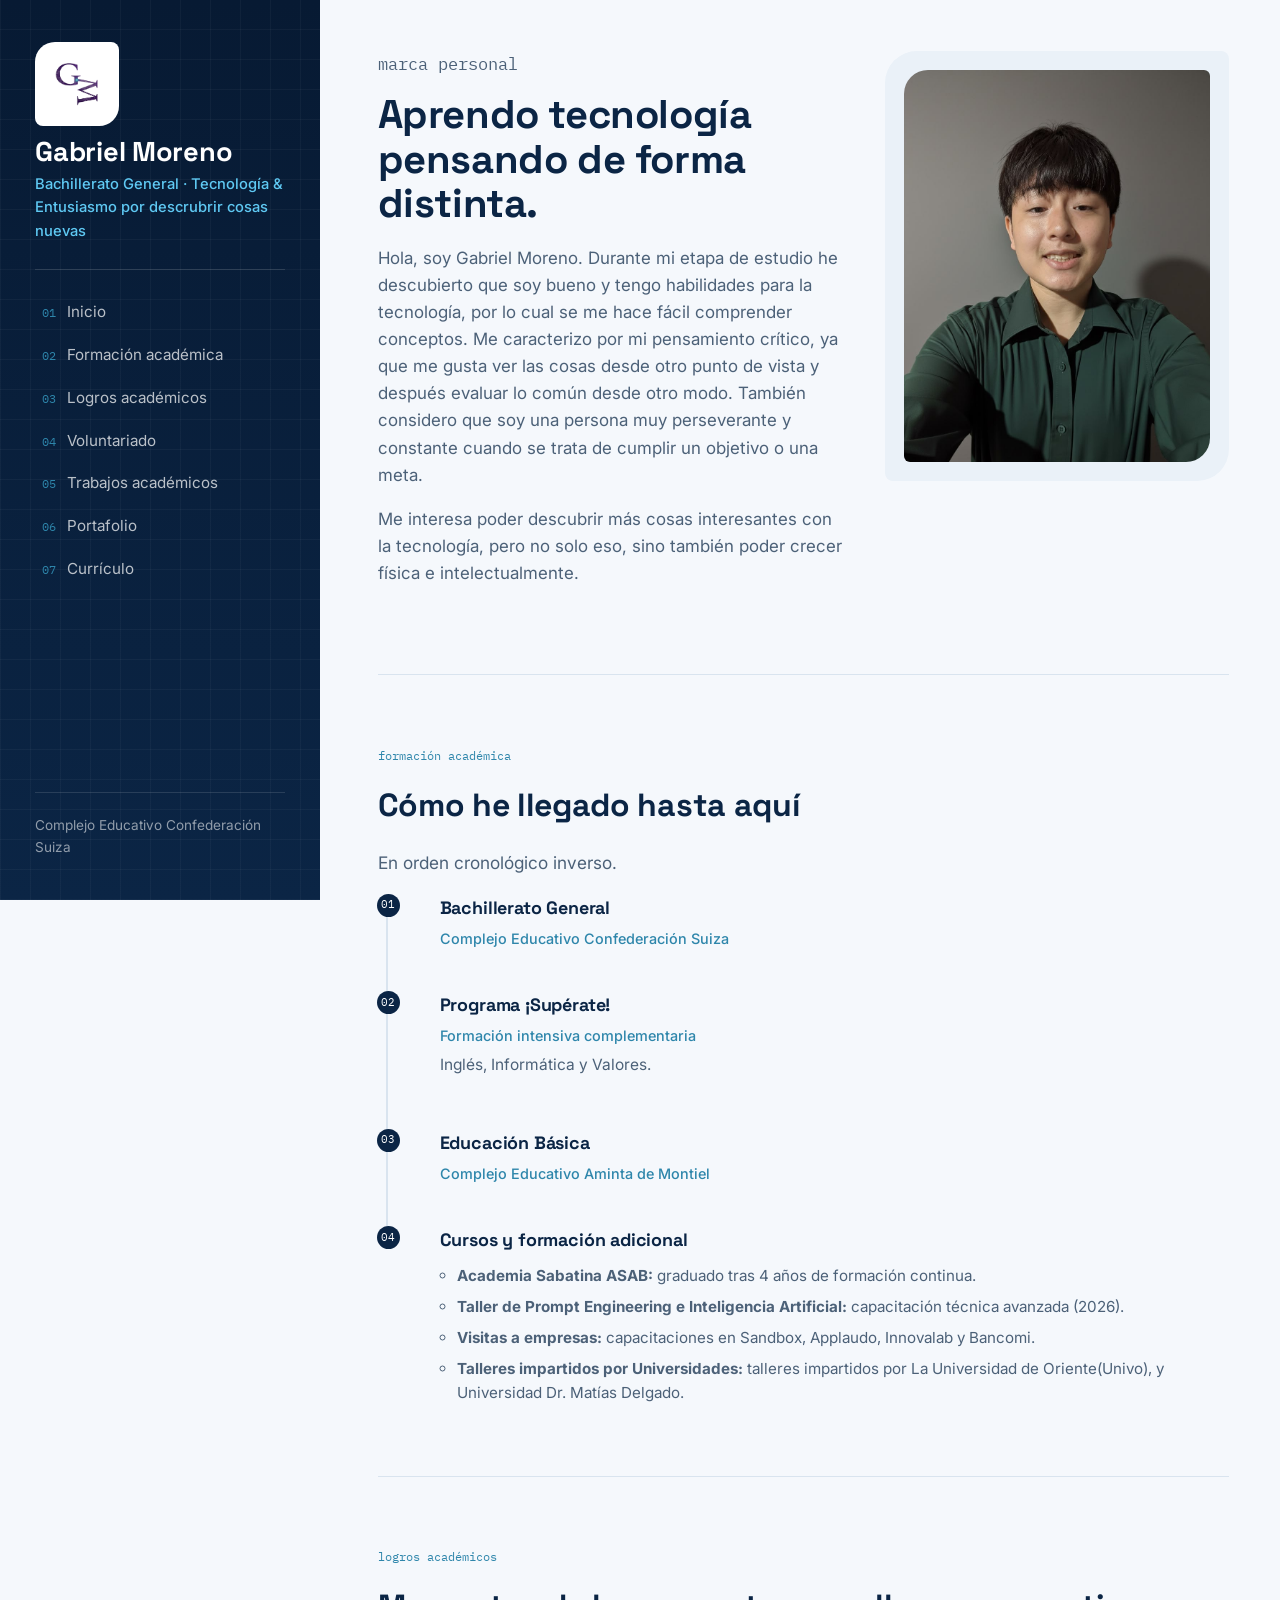
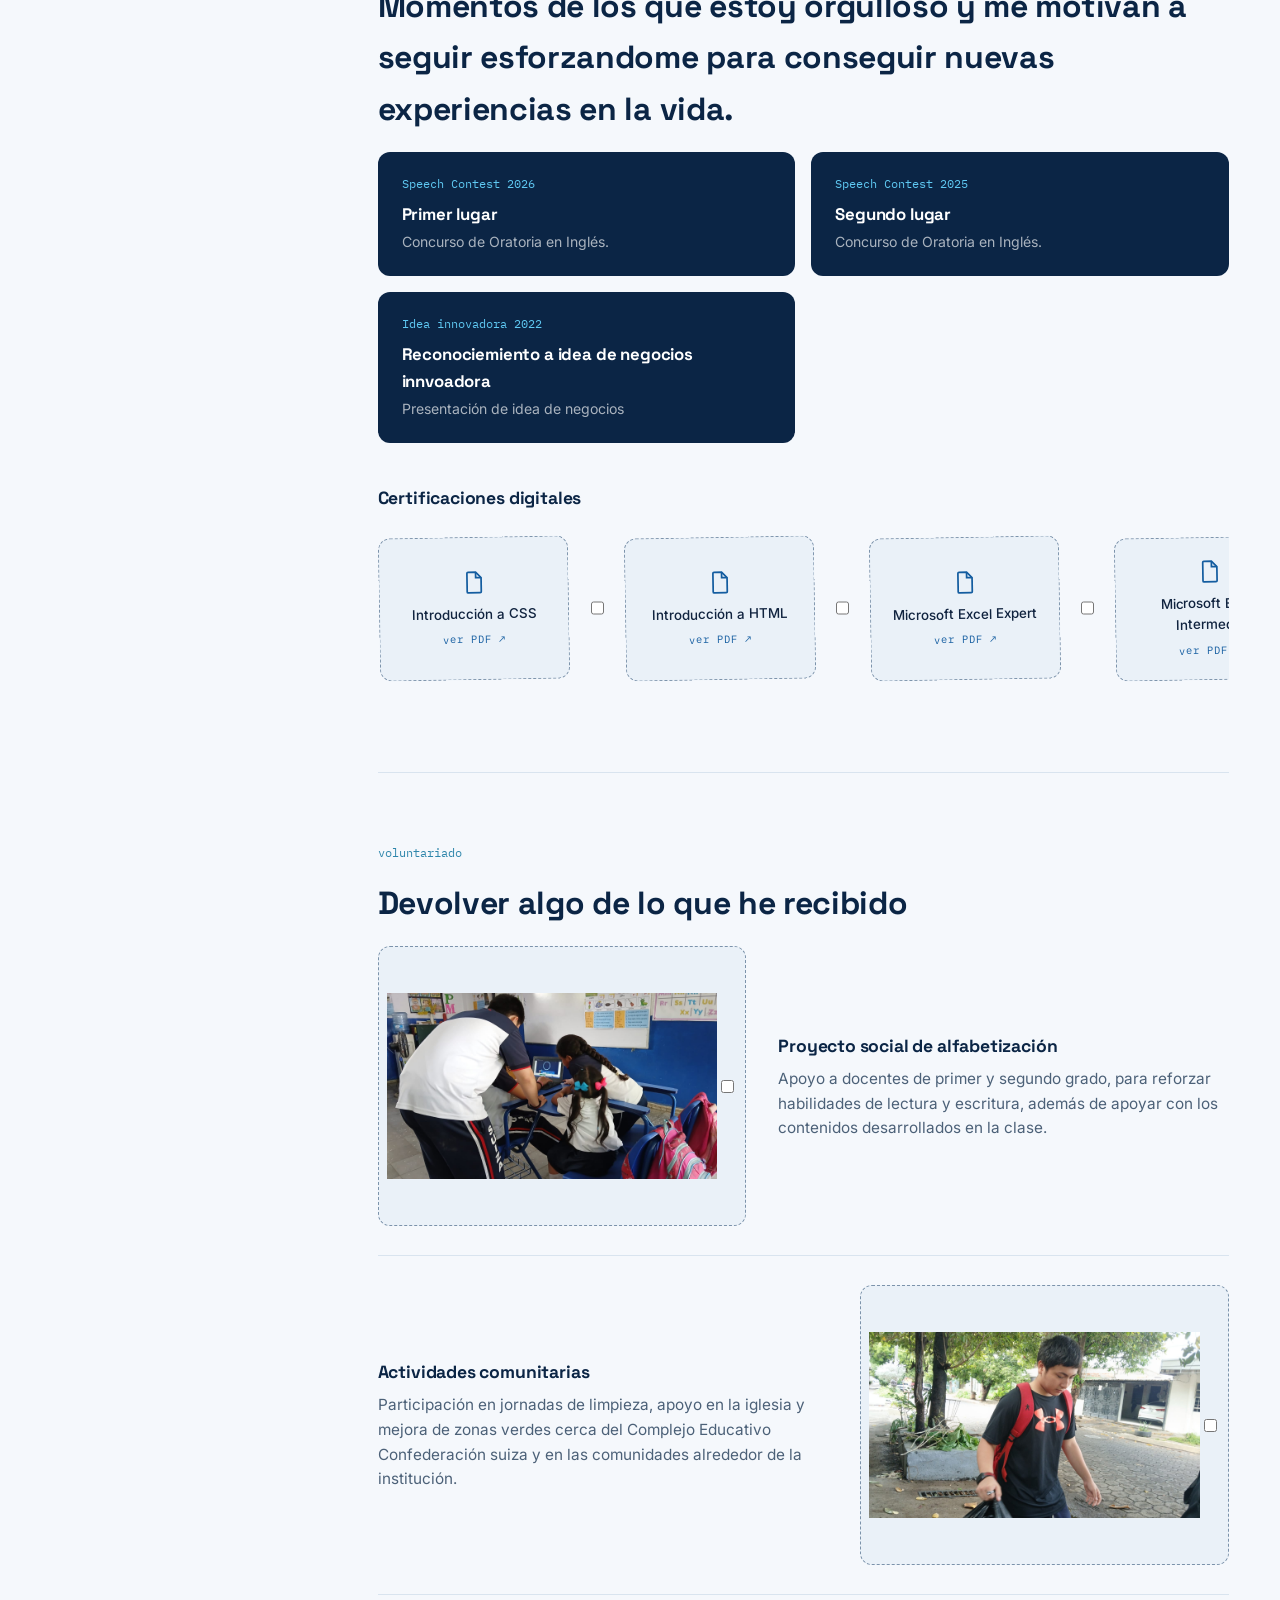
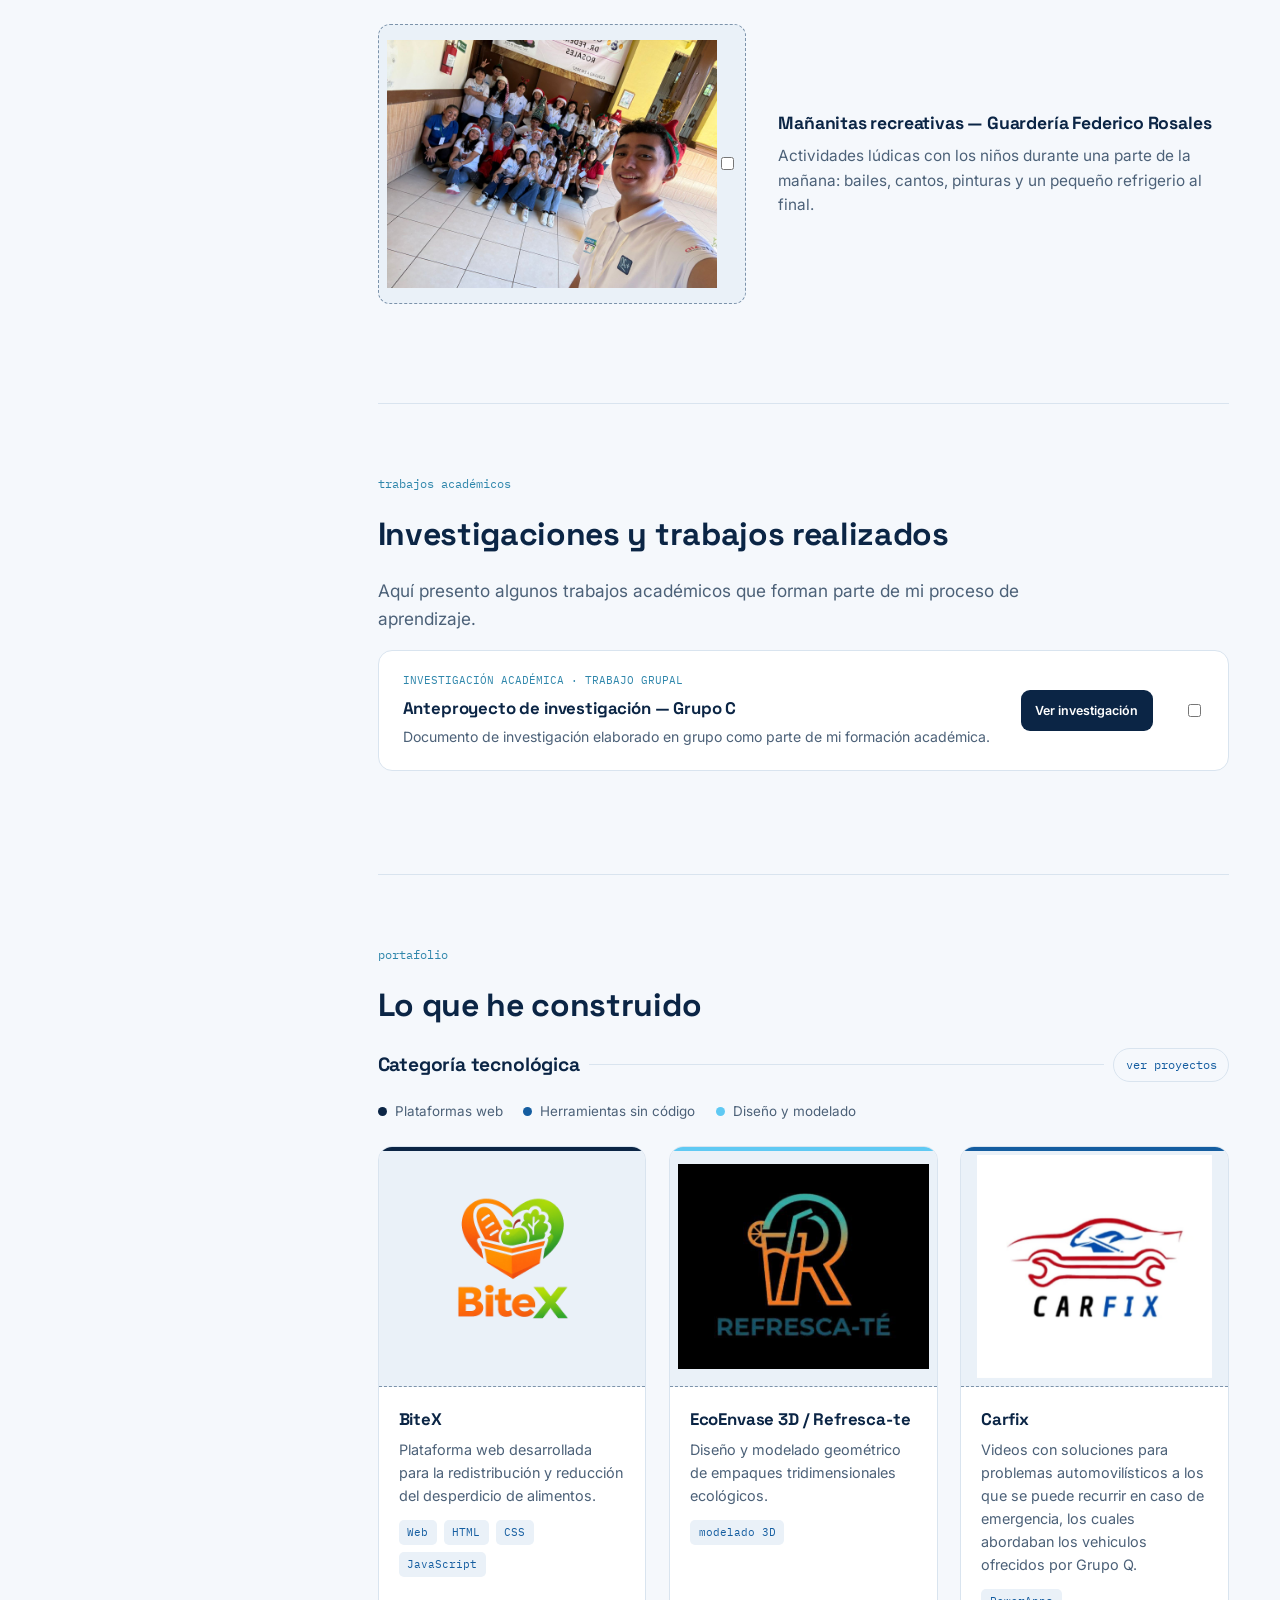
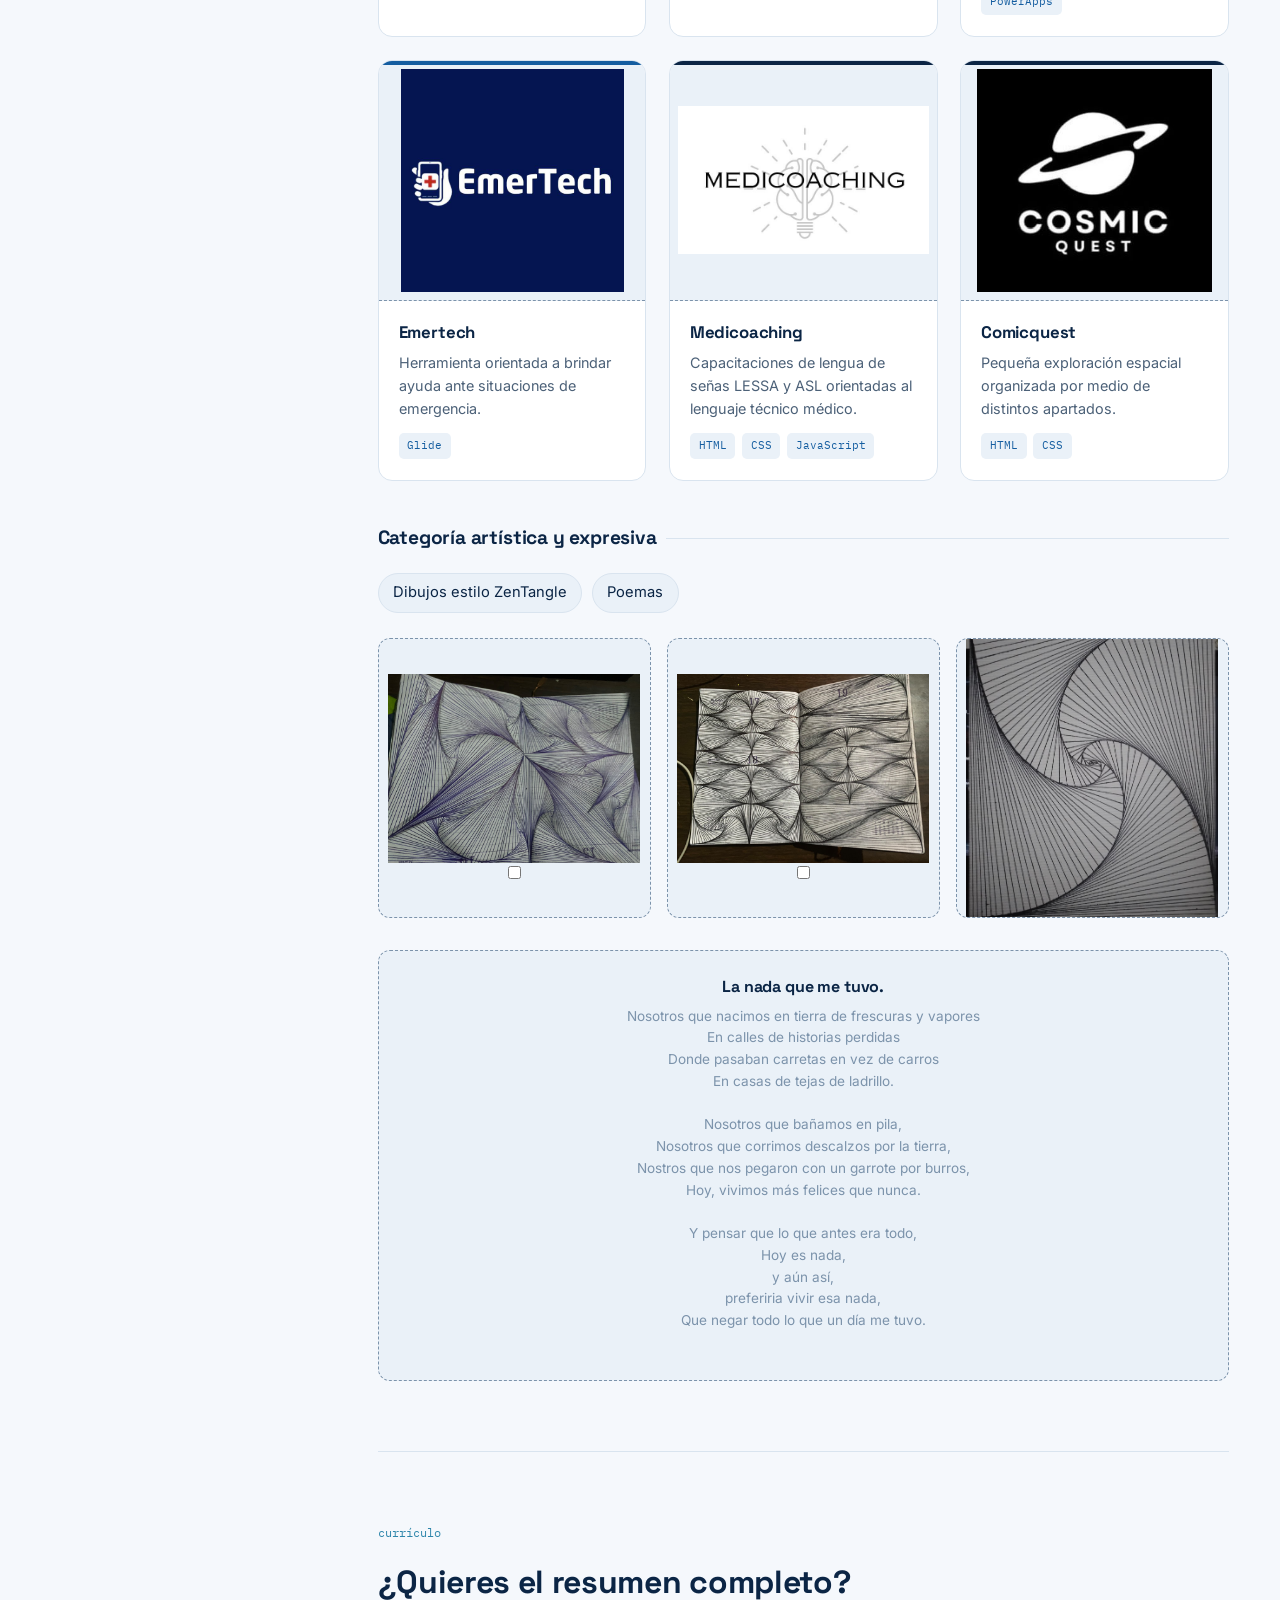
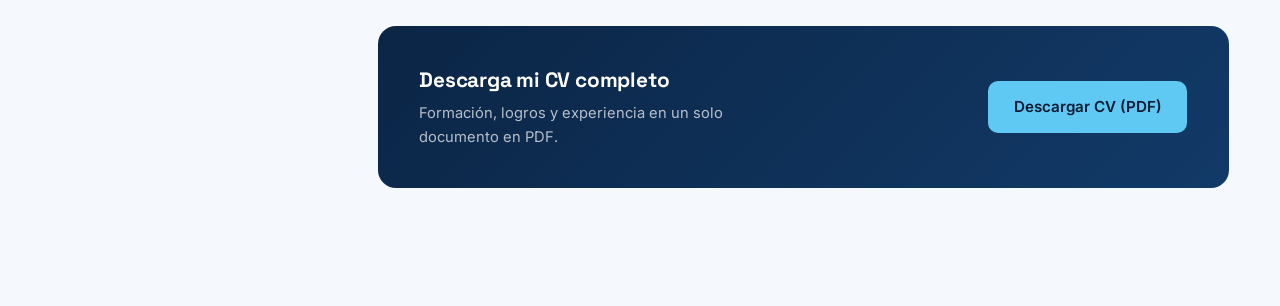
==== commit f8485618: "Eliminar sistema de checkbox que causaba desplazamiento" ====
--- a/index.html
+++ b/index.html
@@ -159,62 +159,62 @@
     <!-- Contenedor horizontal de las tarjetas de certificaciones. -->
 <div class="cert-grid">
       <!-- Tarjeta que abre una imagen o PDF mediante el checkbox asociado. -->
-<label class="cert-slot"  for="toggle-media-css">
+<label class="cert-slot">
         <svg class="cert-icon" viewBox="0 0 24 24" fill="none" stroke="currentColor" stroke-width="1.6" aria-hidden="true"><path d="M7 3h7l5 5v13a1 1 0 0 1-1 1H7a1 1 0 0 1-1-1V4a1 1 0 0 1 1-1z"/><path d="M14 3v5h5"/></svg>
         <span class="cert-name">Introducción a CSS</span>
         <span class="cert-hint">ver PDF ↗</span>
       </label>
 <input id="toggle-media-css" class="media-toggle" type="checkbox">
-<div id="media-css" class="media-modal"><label class="modal-bg" for="toggle-media-css" aria-label="Cerrar"></label><label class="modal-close" for="toggle-media-css" aria-label="Cerrar">×</label><img class="modal-img" src="archivos/css.jpeg" alt="Certificado de Introducción a CSS"></div>
-      <label class="cert-slot"  for="toggle-media-html">
+<div id="media-css" class="media-modal"><label class="modal-bg" aria-label="Cerrar"></label><label class="modal-close" aria-label="Cerrar">×</label><img class="modal-img" src="archivos/css.jpeg" alt="Certificado de Introducción a CSS"></div>
+      <label class="cert-slot">
         <svg class="cert-icon" viewBox="0 0 24 24" fill="none" stroke="currentColor" stroke-width="1.6" aria-hidden="true"><path d="M7 3h7l5 5v13a1 1 0 0 1-1 1H7a1 1 0 0 1-1-1V4a1 1 0 0 1 1-1z"/><path d="M14 3v5h5"/></svg>
         <span class="cert-name">Introducción a HTML</span>
         <span class="cert-hint">ver PDF ↗</span>
       </label>
 <input id="toggle-media-html" class="media-toggle" type="checkbox">
-<div id="media-html" class="media-modal"><label class="modal-bg" for="toggle-media-html" aria-label="Cerrar"></label><label class="modal-close" for="toggle-media-html" aria-label="Cerrar">×</label><img class="modal-img" src="archivos/html.jpeg" alt="Certificado de Introducción a HTML"></div>
-      <label class="cert-slot"  for="toggle-pdf-excel-expert">
+<div id="media-html" class="media-modal"><label class="modal-bg" aria-label="Cerrar"></label><label class="modal-close" aria-label="Cerrar">×</label><img class="modal-img" src="archivos/html.jpeg" alt="Certificado de Introducción a HTML"></div>
+      <label class="cert-slot">
         <svg class="cert-icon" viewBox="0 0 24 24" fill="none" stroke="currentColor" stroke-width="1.6" aria-hidden="true"><path d="M7 3h7l5 5v13a1 1 0 0 1-1 1H7a1 1 0 0 1-1-1V4a1 1 0 0 1 1-1z"/><path d="M14 3v5h5"/></svg>
         <span class="cert-name">Microsoft Excel Expert</span>
         <span class="cert-hint">ver PDF ↗</span>
       </label>
 <input id="toggle-pdf-excel-expert" class="media-toggle" type="checkbox">
-<div id="pdf-excel-expert" class="media-modal"><label class="modal-bg" for="toggle-pdf-excel-expert" aria-label="Cerrar"></label><label class="modal-close" for="toggle-pdf-excel-expert" aria-label="Cerrar">×</label><iframe src="archivos/Excel Expert.pdf" title="Microsoft Excel Expert"></iframe></div>
-      <label class="cert-slot"  for="toggle-pdf-excel-intermedio">
+<div id="pdf-excel-expert" class="media-modal"><label class="modal-bg" aria-label="Cerrar"></label><label class="modal-close" aria-label="Cerrar">×</label><iframe src="archivos/Excel Expert.pdf" title="Microsoft Excel Expert"></iframe></div>
+      <label class="cert-slot">
         <svg class="cert-icon" viewBox="0 0 24 24" fill="none" stroke="currentColor" stroke-width="1.6" aria-hidden="true"><path d="M7 3h7l5 5v13a1 1 0 0 1-1 1H7a1 1 0 0 1-1-1V4a1 1 0 0 1 1-1z"/><path d="M14 3v5h5"/></svg>
         <span class="cert-name">Microsoft Excel Intermedio</span>
         <span class="cert-hint">ver PDF ↗</span>
       </label>
 <input id="toggle-pdf-excel-intermedio" class="media-toggle" type="checkbox">
-<div id="pdf-excel-intermedio" class="media-modal"><label class="modal-bg" for="toggle-pdf-excel-intermedio" aria-label="Cerrar"></label><label class="modal-close" for="toggle-pdf-excel-intermedio" aria-label="Cerrar">×</label><iframe src="archivos/Cert62413161172.pdf" title="Microsoft Excel Intermedio"></iframe></div>
-      <label class="cert-slot" for="toggle-pdf-telus" href="#diploma - Gabriel de Jesús Moreno">
+<div id="pdf-excel-intermedio" class="media-modal"><label class="modal-bg" aria-label="Cerrar"></label><label class="modal-close" aria-label="Cerrar">×</label><iframe src="archivos/Cert62413161172.pdf" title="Microsoft Excel Intermedio"></iframe></div>
+      <label class="cert-slot" href="#diploma - Gabriel de Jesús Moreno">
         <svg class="cert-icon" viewBox="0 0 24 24" fill="none" stroke="currentColor" stroke-width="1.6" aria-hidden="true"><path d="M7 3h7l5 5v13a1 1 0 0 1-1 1H7a1 1 0 0 1-1-1V4a1 1 0 0 1 1-1z"/><path d="M14 3v5h5"/></svg>
         <span class="cert-name">Grupo de Inglés — TELUS</span>
         <span class="cert-hint">ver PDF ↗</span>
       </label>
 <input id="toggle-pdf-telus" class="media-toggle" type="checkbox">
-<div id="pdf-telus" class="media-modal"><label class="modal-bg" for="toggle-pdf-telus" aria-label="Cerrar"></label><label class="modal-close" for="toggle-pdf-telus" aria-label="Cerrar">×</label><iframe src="archivos/Diploma - Gabriel De Jesús Moreno.pdf" title="Grupo de Inglés TELUS"></iframe></div>
-      <label class="cert-slot"  for="toggle-pdf-netacad">
+<div id="pdf-telus" class="media-modal"><label class="modal-bg" aria-label="Cerrar"></label><label class="modal-close" aria-label="Cerrar">×</label><iframe src="archivos/Diploma - Gabriel De Jesús Moreno.pdf" title="Grupo de Inglés TELUS"></iframe></div>
+      <label class="cert-slot">
         <svg class="cert-icon" viewBox="0 0 24 24" fill="none" stroke="currentColor" stroke-width="1.6" aria-hidden="true"><path d="M7 3h7l5 5v13a1 1 0 0 1-1 1H7a1 1 0 0 1-1-1V4a1 1 0 0 1 1-1z"/><path d="M14 3v5h5"/></svg>
         <span class="cert-name">NetAcad</span>
         <span class="cert-hint">ver PDF ↗</span>
       </label>
 <input id="toggle-pdf-netacad" class="media-toggle" type="checkbox">
-<div id="pdf-netacad" class="media-modal"><label class="modal-bg" for="toggle-pdf-netacad" aria-label="Cerrar"></label><label class="modal-close" for="toggle-pdf-netacad" aria-label="Cerrar">×</label><iframe src="archivos/NetworkingBasicsUpdate20260630-31-3f43p0 (1).pdf" title="NetAcad"></iframe></div>
-      <label class="cert-slot"  for="toggle-pdf-devweek">
+<div id="pdf-netacad" class="media-modal"><label class="modal-bg" aria-label="Cerrar"></label><label class="modal-close" aria-label="Cerrar">×</label><iframe src="archivos/NetworkingBasicsUpdate20260630-31-3f43p0 (1).pdf" title="NetAcad"></iframe></div>
+      <label class="cert-slot">
         <svg class="cert-icon" viewBox="0 0 24 24" fill="none" stroke="currentColor" stroke-width="1.6" aria-hidden="true"><path d="M7 3h7l5 5v13a1 1 0 0 1-1 1H7a1 1 0 0 1-1-1V4a1 1 0 0 1 1-1z"/><path d="M14 3v5h5"/></svg>
         <span class="cert-name">DevWeek — Elaniin</span>
         <span class="cert-hint">ver PDF ↗</span>
       </label>
 <input id="toggle-pdf-devweek" class="media-toggle" type="checkbox">
-<div id="pdf-devweek" class="media-modal"><label class="modal-bg" for="toggle-pdf-devweek" aria-label="Cerrar"></label><label class="modal-close" for="toggle-pdf-devweek" aria-label="Cerrar">×</label><iframe src="archivos/15_Diploma.pdf" title="DevWeek Elaniin"></iframe></div>
-      <label class="cert-slot"  for="toggle-media-js">
+<div id="pdf-devweek" class="media-modal"><label class="modal-bg" aria-label="Cerrar"></label><label class="modal-close" aria-label="Cerrar">×</label><iframe src="archivos/15_Diploma.pdf" title="DevWeek Elaniin"></iframe></div>
+      <label class="cert-slot">
         <svg class="cert-icon" viewBox="0 0 24 24" fill="none" stroke="currentColor" stroke-width="1.6" aria-hidden="true"><path d="M7 3h7l5 5v13a1 1 0 0 1-1 1H7a1 1 0 0 1-1-1V4a1 1 0 0 1 1-1z"/><path d="M14 3v5h5"/></svg>
         <span class="cert-name">Introducción a JavaScript</span>
         <span class="cert-hint">ver PDF ↗</span>
       </label>
 <input id="toggle-media-js" class="media-toggle" type="checkbox">
-<div id="media-js" class="media-modal"><label class="modal-bg" for="toggle-media-js" aria-label="Cerrar"></label><label class="modal-close" for="toggle-media-js" aria-label="Cerrar">×</label><img class="modal-img" src="archivos/js.jpg" alt="Certificado de Introducción a JavaScript"></div>
+<div id="media-js" class="media-modal"><label class="modal-bg" aria-label="Cerrar"></label><label class="modal-close" aria-label="Cerrar">×</label><img class="modal-img" src="archivos/js.jpg" alt="Certificado de Introducción a JavaScript"></div>
     </div>
   </section>
 
@@ -227,9 +227,9 @@
     <!-- Fila que combina una fotografía con la descripción de una actividad. -->
 <div class="volunteer-row">
       <div class="img-slot">
-        <label class="media-trigger"  aria-label="Ampliar imagen" for="toggle-img-vol1"><img src="archivos/voluntariado1.jpeg" alt="Clases con los niños." ></label>
+        <label aria-label="Ampliar imagen"><img src="archivos/voluntariado1.jpeg" alt="Clases con los niños." ></label>
 <input id="toggle-img-vol1" class="media-toggle" type="checkbox">
-<div id="img-vol1" class="media-modal"><label class="modal-bg" for="toggle-img-vol1" aria-label="Cerrar"></label><label class="modal-close" for="toggle-img-vol1" aria-label="Cerrar">×</label><img class="modal-img" src="archivos/voluntariado1.jpeg" alt="Fotografía de alfabetización"></div>
+<div id="img-vol1" class="media-modal"><label class="modal-bg" aria-label="Cerrar"></label><label class="modal-close" aria-label="Cerrar">×</label><img class="modal-img" src="archivos/voluntariado1.jpeg" alt="Fotografía de alfabetización"></div>
       </div>
       <div>
         <h3>Proyecto social de alfabetización</h3>
@@ -239,9 +239,9 @@
 
     <div class="volunteer-row">
       <div class="img-slot">
-        <label class="media-trigger"  aria-label="Ampliar imagen" for="toggle-img-vol2"><img src="archivos/voluntariado2.jpeg" alt="Ayuda comunitaria." ></label>
+        <label aria-label="Ampliar imagen"><img src="archivos/voluntariado2.jpeg" alt="Ayuda comunitaria." ></label>
 <input id="toggle-img-vol2" class="media-toggle" type="checkbox">
-<div id="img-vol2" class="media-modal"><label class="modal-bg" for="toggle-img-vol2" aria-label="Cerrar"></label><label class="modal-close" for="toggle-img-vol2" aria-label="Cerrar">×</label><img class="modal-img" src="archivos/voluntariado2.jpeg" alt="Fotografía de actividades comunitarias"></div>
+<div id="img-vol2" class="media-modal"><label class="modal-bg" aria-label="Cerrar"></label><label class="modal-close" aria-label="Cerrar">×</label><img class="modal-img" src="archivos/voluntariado2.jpeg" alt="Fotografía de actividades comunitarias"></div>
       </div>
       <div>
         <h3>Actividades comunitarias</h3>
@@ -251,9 +251,9 @@
 
     <div class="volunteer-row">
       <div class="img-slot">
-        <label class="media-trigger"  aria-label="Ampliar imagen" for="toggle-img-vol3"><img src="archivos/voluntariado3.jpeg" alt="Mañanitas recreativas." ></label>
+        <label aria-label="Ampliar imagen"><img src="archivos/voluntariado3.jpeg" alt="Mañanitas recreativas." ></label>
 <input id="toggle-img-vol3" class="media-toggle" type="checkbox">
-<div id="img-vol3" class="media-modal"><label class="modal-bg" for="toggle-img-vol3" aria-label="Cerrar"></label><label class="modal-close" for="toggle-img-vol3" aria-label="Cerrar">×</label><img class="modal-img" src="archivos/voluntariado3.jpeg" alt="Fotografía de mañanitas recreativas"></div>
+<div id="img-vol3" class="media-modal"><label class="modal-bg" aria-label="Cerrar"></label><label class="modal-close" aria-label="Cerrar">×</label><img class="modal-img" src="archivos/voluntariado3.jpeg" alt="Fotografía de mañanitas recreativas"></div>
       </div>
       <div>
         <h3>Mañanitas recreativas — Guardería Federico Rosales</h3>
@@ -281,9 +281,9 @@
         <p>Documento de investigación elaborado en grupo como parte de mi formación académica.</p>
       </div>
       <!-- Botón visual que activa el modal del documento académico. -->
-<label class="research-button" for="toggle-pdf-research">Ver investigación</label>
+<label class="research-button">Ver investigación</label>
 <input id="toggle-pdf-research" class="media-toggle" type="checkbox">
-<div id="pdf-research" class="media-modal"><label class="modal-bg" for="toggle-pdf-research" aria-label="Cerrar"></label><label class="modal-close" for="toggle-pdf-research" aria-label="Cerrar">×</label><iframe src="archivos/Anteproyecto-Grupo C-Huizúcar-GE.pdf" title="Anteproyecto de investigación"></iframe></div>
+<div id="pdf-research" class="media-modal"><label class="modal-bg" aria-label="Cerrar"></label><label class="modal-close" aria-label="Cerrar">×</label><iframe src="archivos/Anteproyecto-Grupo C-Huizúcar-GE.pdf" title="Anteproyecto de investigación"></iframe></div>
     </div>
   </section>
 
@@ -391,19 +391,19 @@
 <div class="art-gallery">
       <!-- Espacio individual para una obra artística. -->
 <div class="art-slot">
-        <label class="media-trigger"  aria-label="Ampliar imagen" for="toggle-img-dibujo1"><img src="archivos/dibujo1.jpeg" alt="Dibujo estilo ZenTangle 1"></label>
+        <label aria-label="Ampliar imagen"><img src="archivos/dibujo1.jpeg" alt="Dibujo estilo ZenTangle 1"></label>
 <input id="toggle-img-dibujo1" class="media-toggle" type="checkbox">
-<div id="img-dibujo1" class="media-modal"><label class="modal-bg" for="toggle-img-dibujo1" aria-label="Cerrar"></label><label class="modal-close" for="toggle-img-dibujo1" aria-label="Cerrar">×</label><img class="modal-img" src="archivos/dibujo1.jpeg" alt="Dibujo ZenTangle 1"></div>
+<div id="img-dibujo1" class="media-modal"><label class="modal-bg" aria-label="Cerrar"></label><label class="modal-close" aria-label="Cerrar">×</label><img class="modal-img" src="archivos/dibujo1.jpeg" alt="Dibujo ZenTangle 1"></div>
       </div>
       <div class="art-slot">
-        <label class="media-trigger"  aria-label="Ampliar imagen" for="toggle-img-dibujo2"><img src="archivos/dibujo2.jpeg" alt="Dibujo estilo ZenTangle 2"></label>
+        <label aria-label="Ampliar imagen"><img src="archivos/dibujo2.jpeg" alt="Dibujo estilo ZenTangle 2"></label>
 <input id="toggle-img-dibujo2" class="media-toggle" type="checkbox">
-<div id="img-dibujo2" class="media-modal"><label class="modal-bg" for="toggle-img-dibujo2" aria-label="Cerrar"></label><label class="modal-close" for="toggle-img-dibujo2" aria-label="Cerrar">×</label><img class="modal-img" src="archivos/dibujo2.jpeg" alt="Dibujo ZenTangle 2"></div>
+<div id="img-dibujo2" class="media-modal"><label class="modal-bg" aria-label="Cerrar"></label><label class="modal-close" aria-label="Cerrar">×</label><img class="modal-img" src="archivos/dibujo2.jpeg" alt="Dibujo ZenTangle 2"></div>
       </div>
       <div class="art-slot">
-        <label class="media-trigger"  aria-label="Ampliar imagen" for="toggle-img-dibujo3"><img src="archivos/dibujo3.jpeg" alt="Dibujo estilo ZenTangle 3"></label>
+        <label aria-label="Ampliar imagen"><img src="archivos/dibujo3.jpeg" alt="Dibujo estilo ZenTangle 3"></label>
 <input id="toggle-img-dibujo3" class="media-toggle" type="checkbox">
-<div id="img-dibujo3" class="media-modal"><label class="modal-bg" for="toggle-img-dibujo3" aria-label="Cerrar"></label><label class="modal-close" for="toggle-img-dibujo3" aria-label="Cerrar">×</label><img class="modal-img" src="archivos/dibujo3.jpeg" alt="Dibujo ZenTangle 3"></div>
+<div id="img-dibujo3" class="media-modal"><label class="modal-bg" aria-label="Cerrar"></label><label class="modal-close" aria-label="Cerrar">×</label><img class="modal-img" src="archivos/dibujo3.jpeg" alt="Dibujo ZenTangle 3"></div>
       </div>
 
       <!-- Espacio dedicado al poema incluido en el portafolio. -->
@@ -446,30 +446,5 @@
 
 </main>
 
-<!-- ===== SISTEMA DE VISUALIZACIÓN DE ARCHIVOS SIN JAVASCRIPT ===== -->
-<!-- Los checkbox permanecen ocultos. Cada uno controla un modal mediante el selector CSS :checked. -->
-<!-- ===== VISUALIZACIÓN DE PDFs E IMÁGENES SIN JAVASCRIPT ===== -->
-<!-- Cada checkbox controla un modal. Las etiquetas <label> permiten abrirlo y cerrarlo. -->
-<!-- Checkbox oculto que controla la ventana de la certificación de CSS. -->
-<!-- Checkbox oculto que controla la ventana de la certificación de HTML. -->
-<!-- Checkbox oculto que controla la ventana de la certificación de JavaScript. -->
-<!-- Checkbox oculto que controla el visor del certificado de Excel Expert. -->
-<!-- Checkbox oculto que controla el visor del certificado de Excel Intermedio. -->
-<!-- Checkbox oculto que controla el visor del diploma de TELUS. -->
-<!-- Checkbox oculto que controla el visor del certificado de NetAcad. -->
-<!-- Checkbox oculto que controla el visor del diploma de DevWeek. -->
-<!-- Checkbox oculto que controla el visor del anteproyecto de investigación. -->
-<!-- Checkbox oculto que controla la ampliación de la primera fotografía de voluntariado. -->
-<!-- Checkbox oculto que controla la ampliación de la segunda fotografía de voluntariado. -->
-<!-- Checkbox oculto que controla la ampliación de la tercera fotografía de voluntariado. -->
-<!-- Checkbox oculto reservado para la ampliación de la imagen de BiteX. -->
-<!-- Checkbox oculto reservado para la ampliación de la imagen de Refresca-te. -->
-<!-- Checkbox oculto reservado para la ampliación de la imagen de Carfix. -->
-<!-- Checkbox oculto reservado para la ampliación de la imagen de Emertech. -->
-<!-- Checkbox oculto reservado para la ampliación de la imagen de Medicoaching. -->
-<!-- Checkbox oculto reservado para la ampliación de la imagen de Comicquest. -->
-<!-- Checkbox oculto que controla la ampliación del primer dibujo. -->
-<!-- Checkbox oculto que controla la ampliación del segundo dibujo. -->
-<!-- Checkbox oculto que controla la ampliación del tercer dibujo. -->
 </body>
 </html>
--- a/style.css
+++ b/style.css
@@ -1133,17 +1133,9 @@
     .cv-button{ transition:none; }
   }
 
-  /* Mantiene los checkbox fuera de la vista y evita que el navegador desplace la página hacia ellos al abrir una imagen. */
+  /* Mantiene ocultos los checkbox que controlan las imágenes y documentos. */
   .media-toggle{
-    position:fixed;
-    top:0;
-    left:0;
-    width:1px;
-    height:1px;
-    opacity:0;
-    pointer-events:none;
-    margin:0;
-    padding:0;
+    display:none;
   }
 
   .media-toggle:checked + .media-modal{
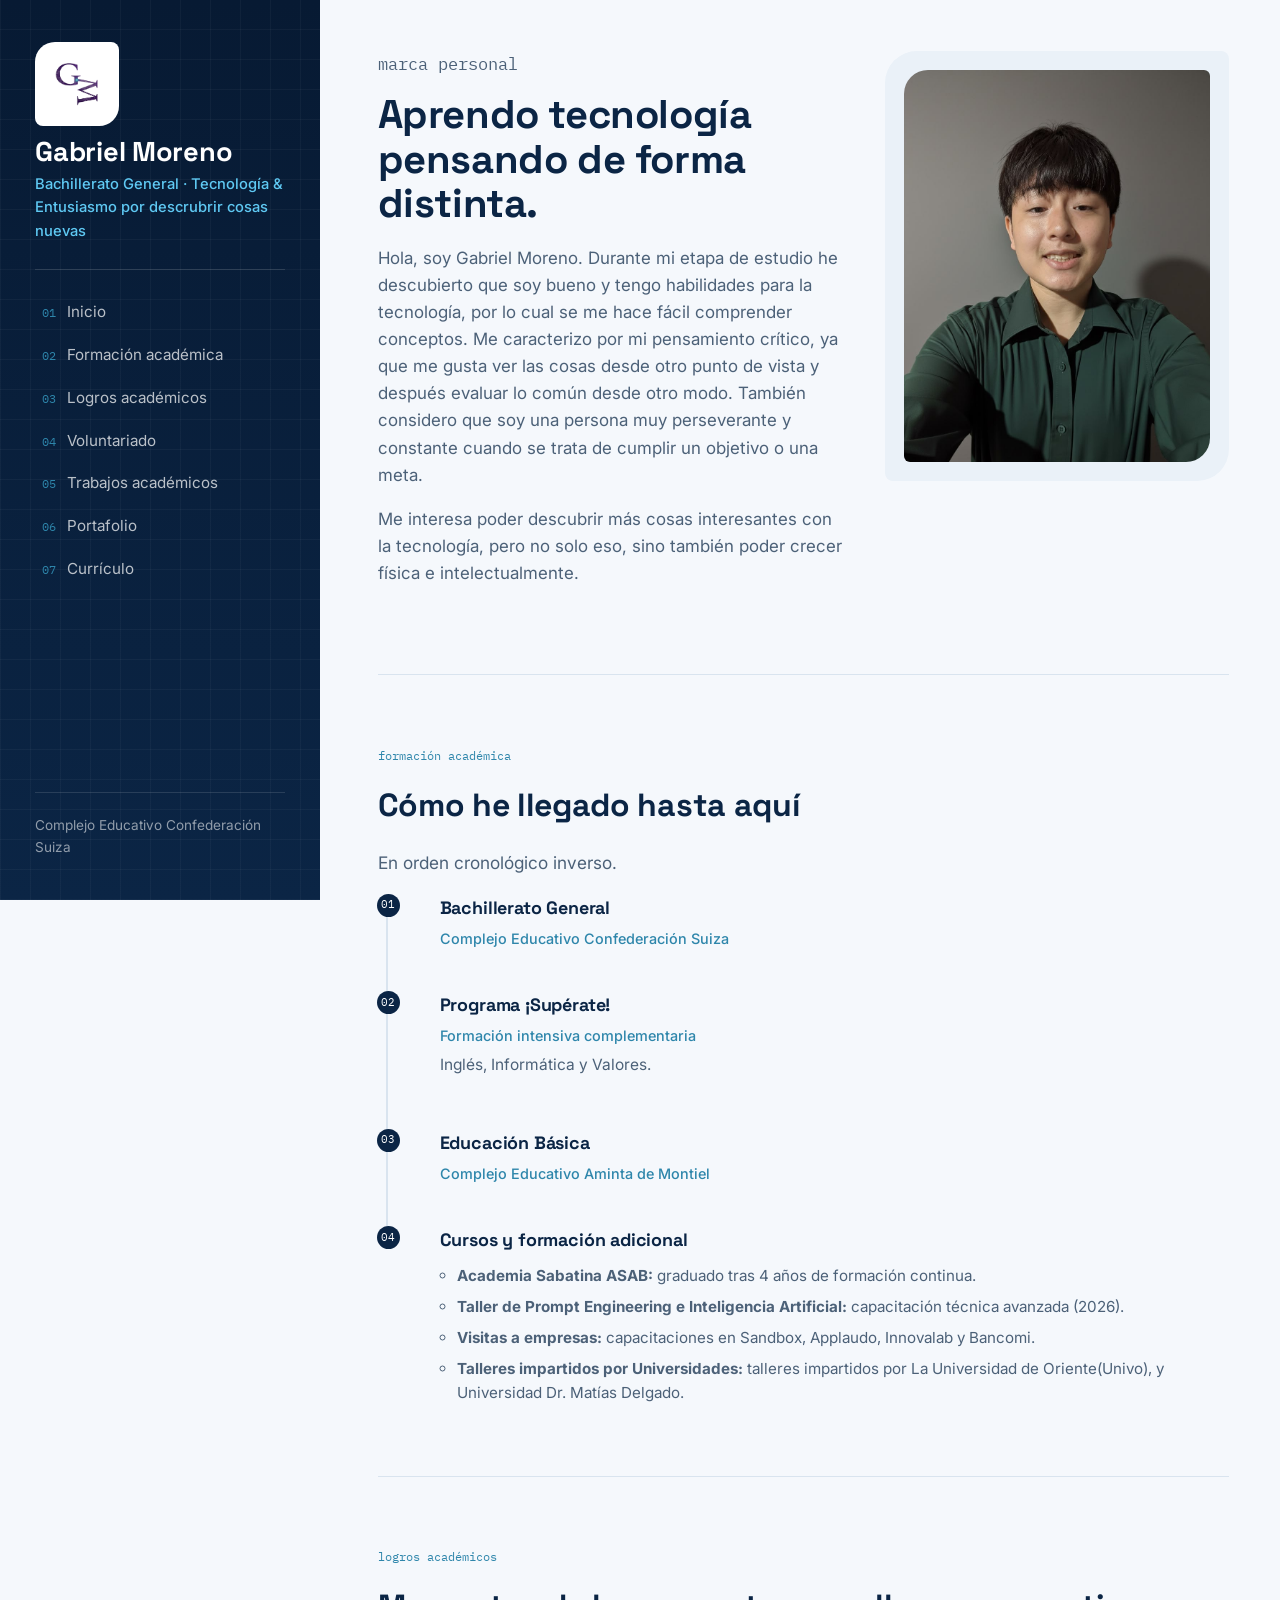
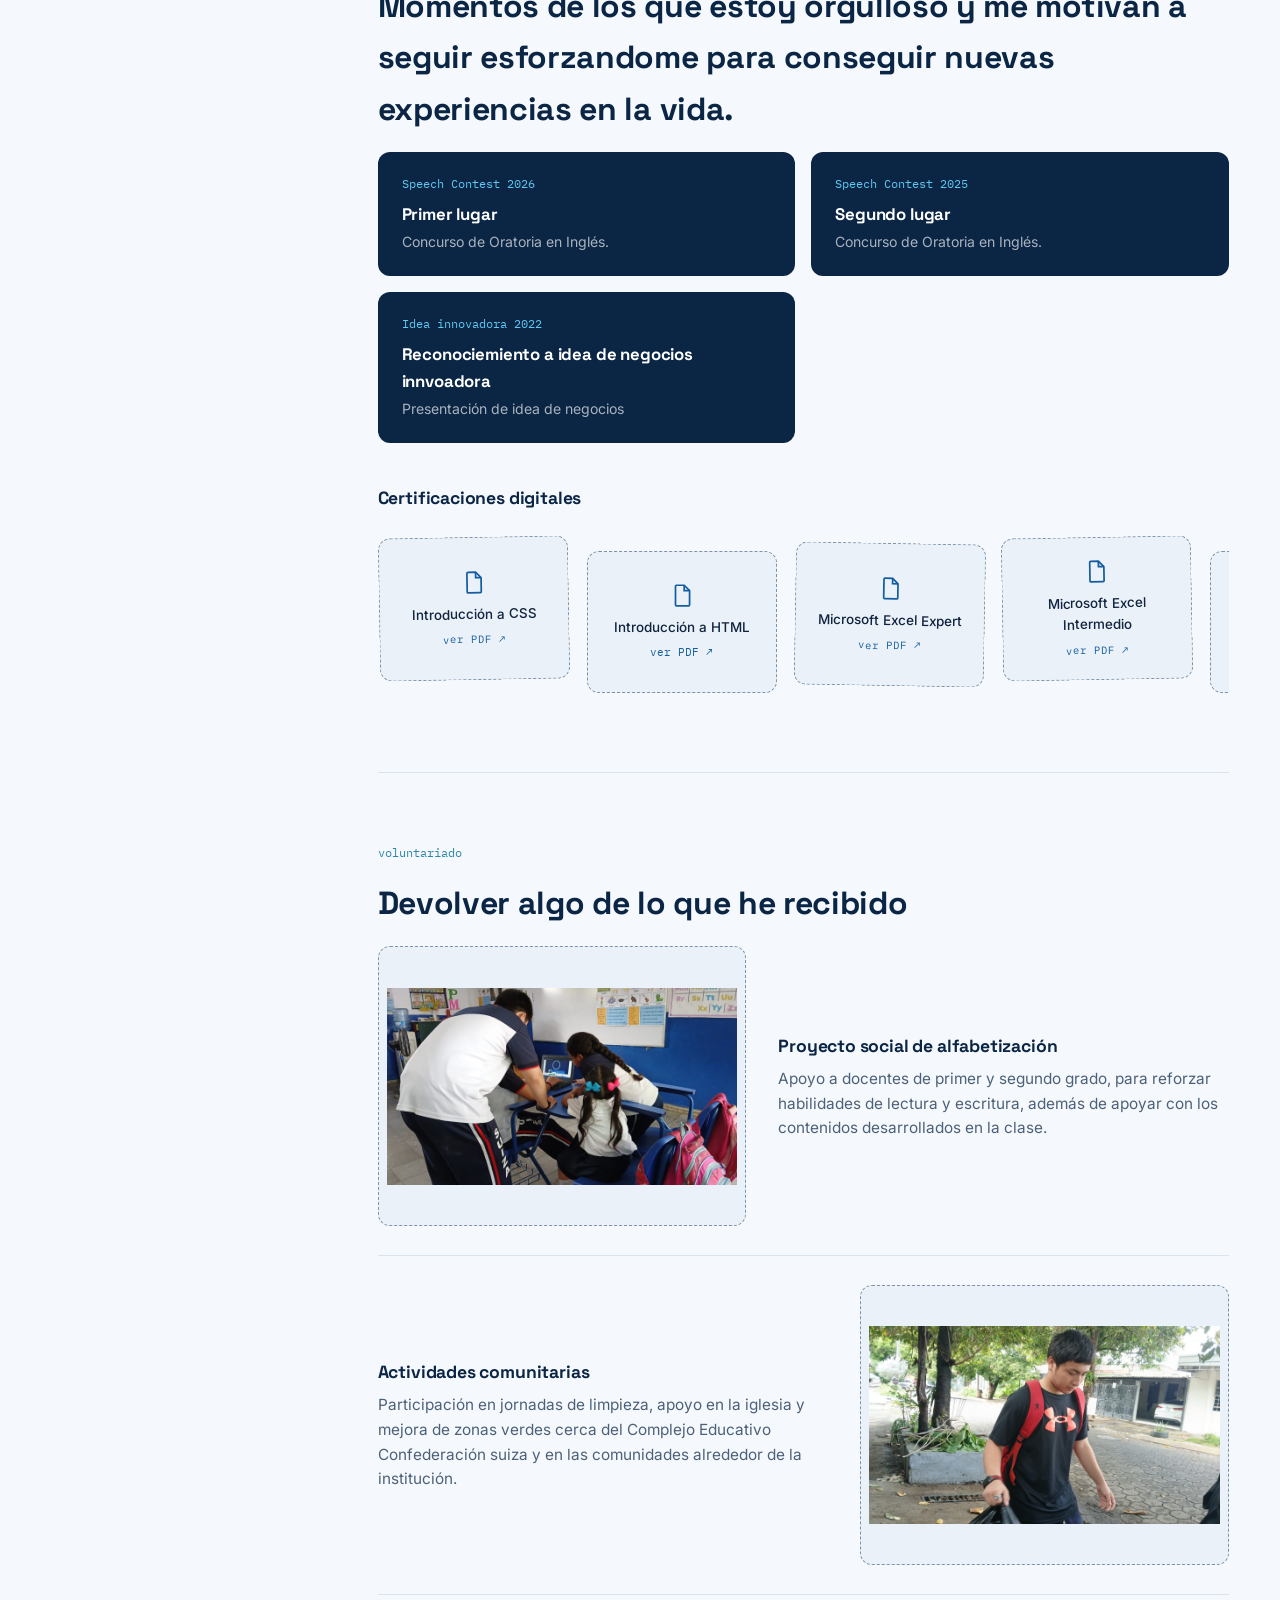
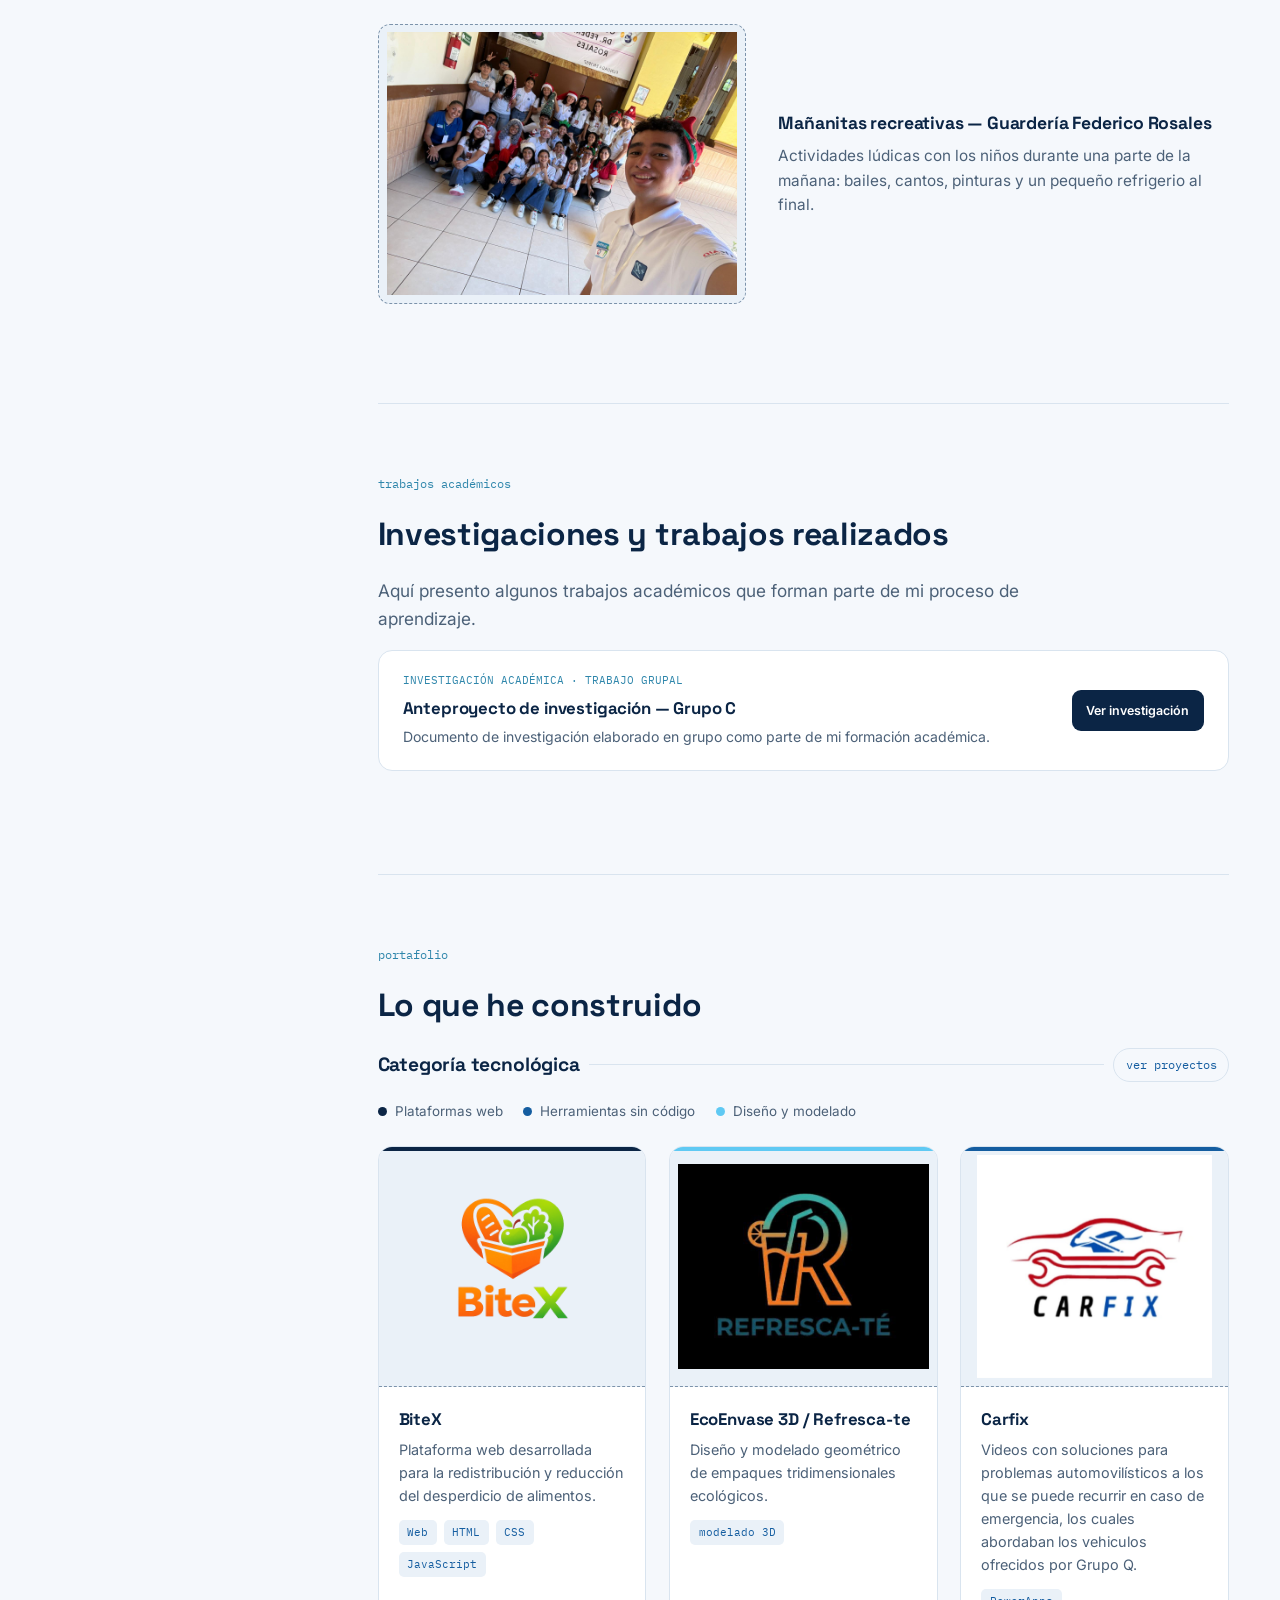
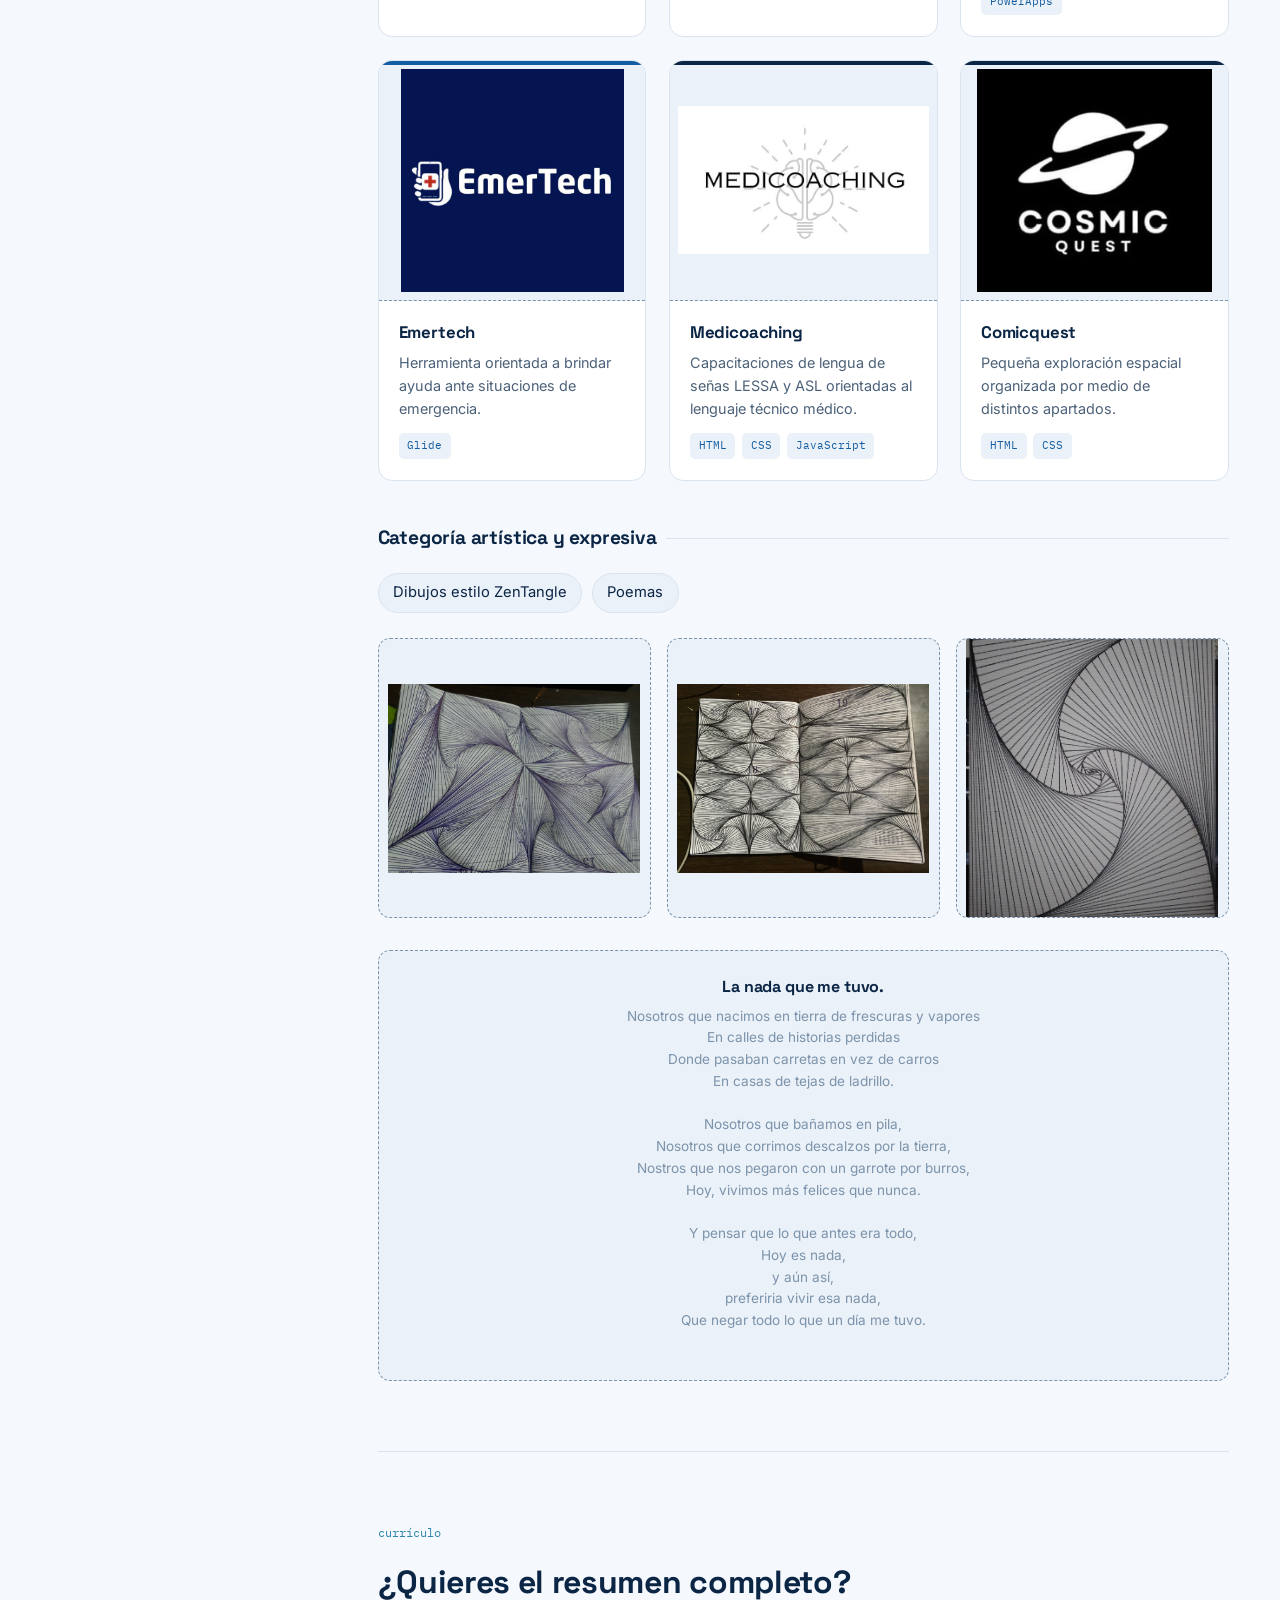
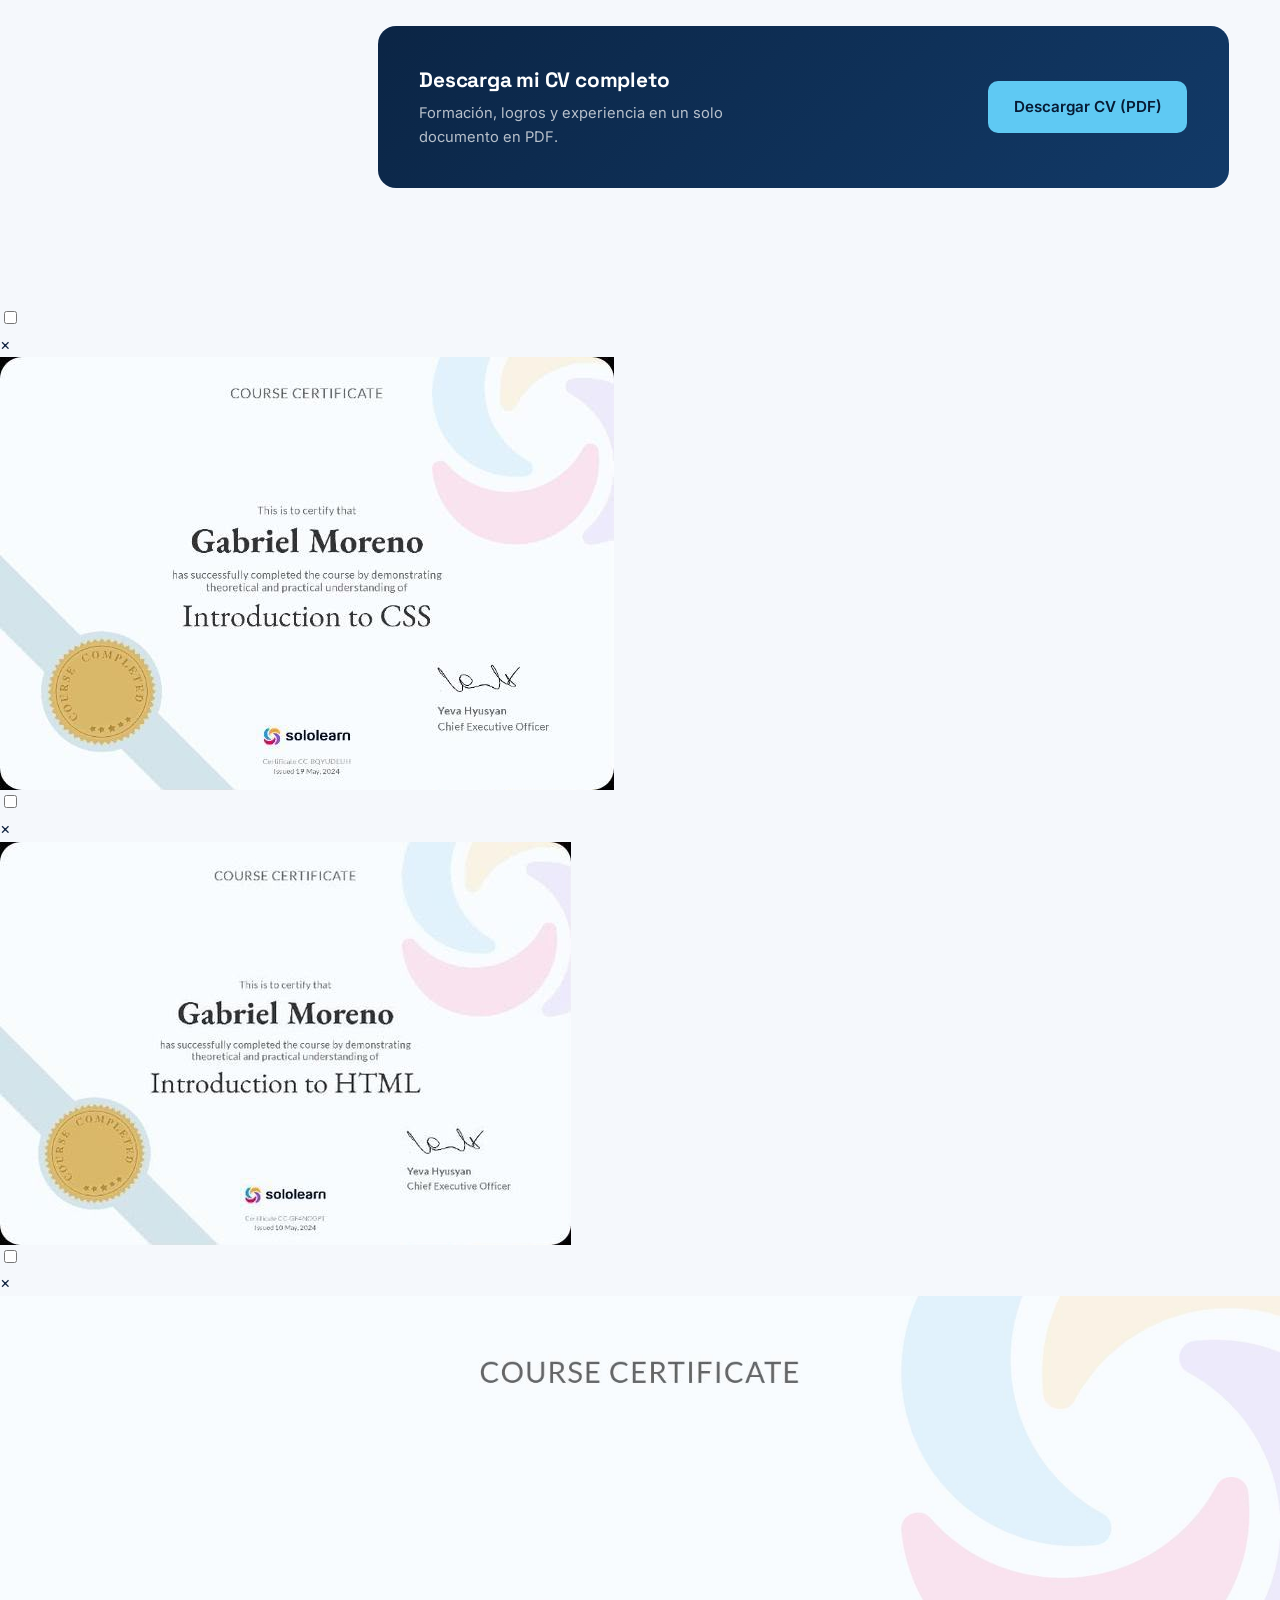
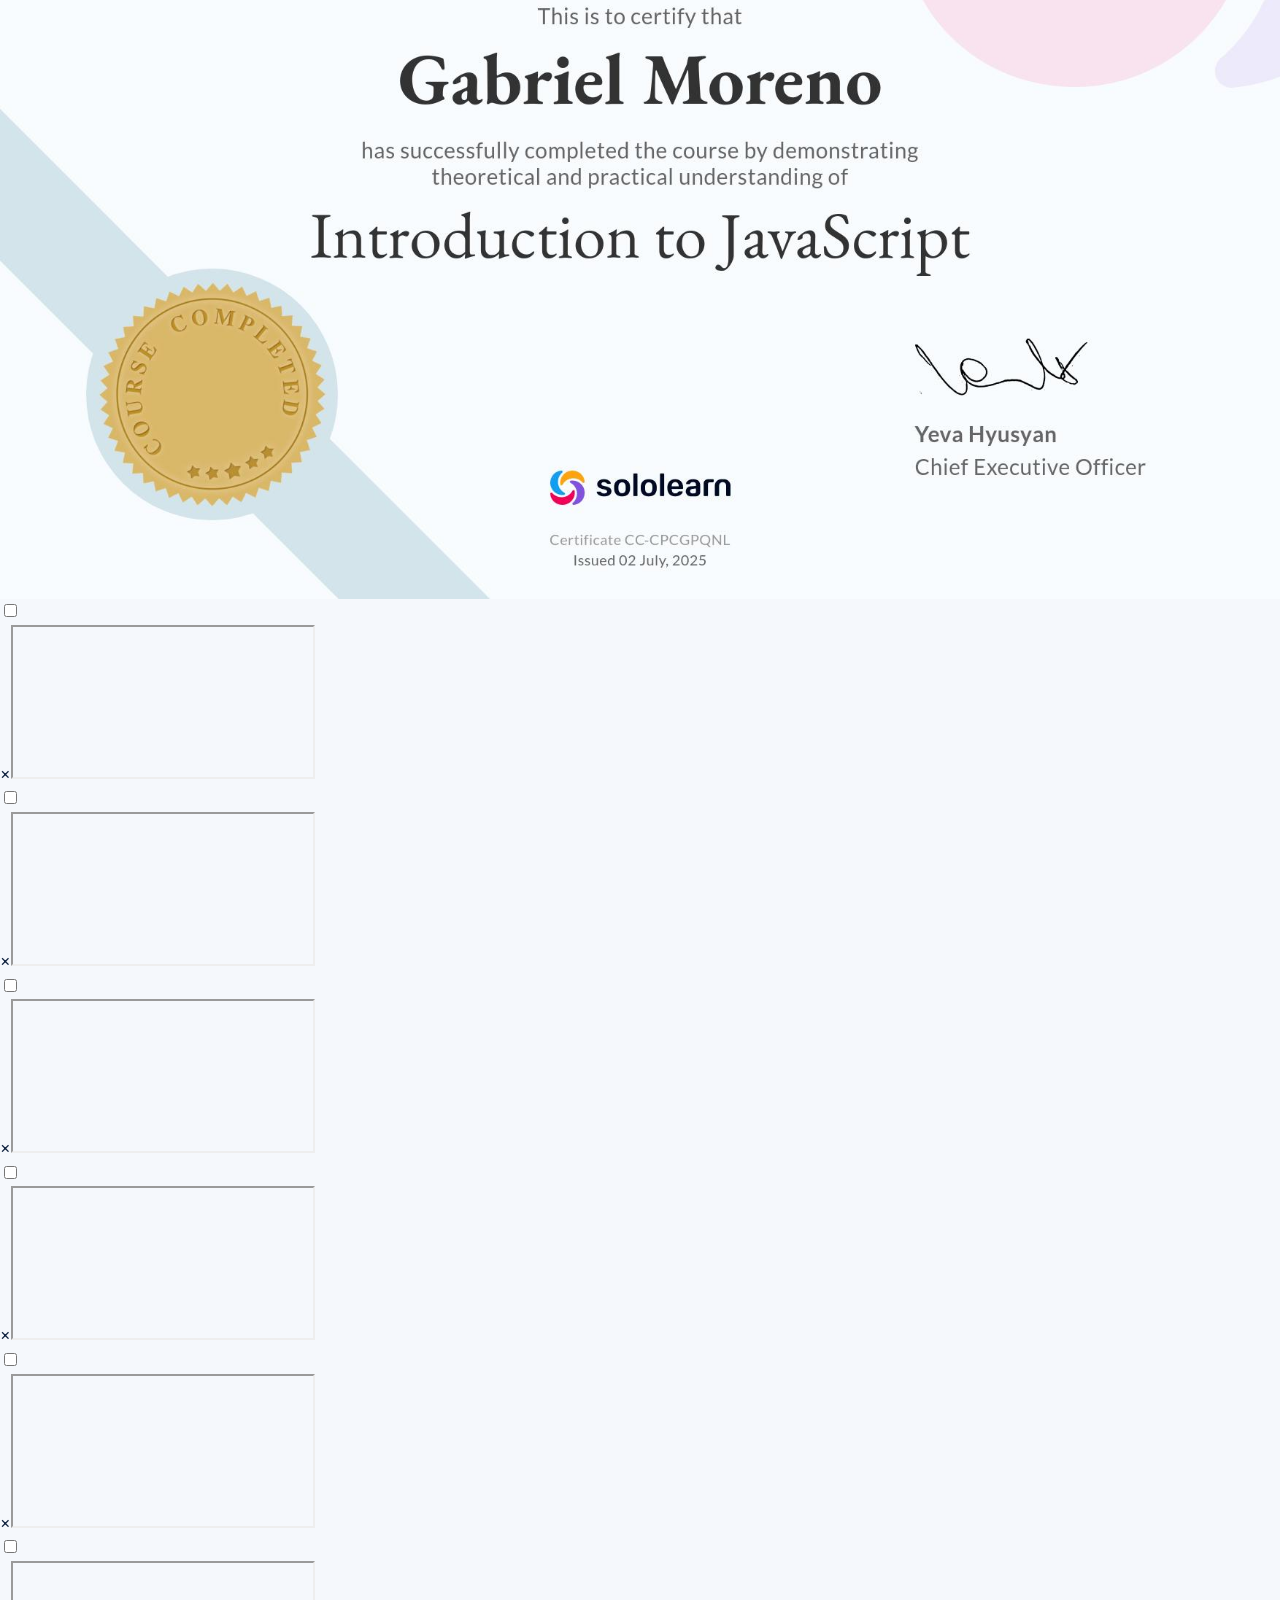
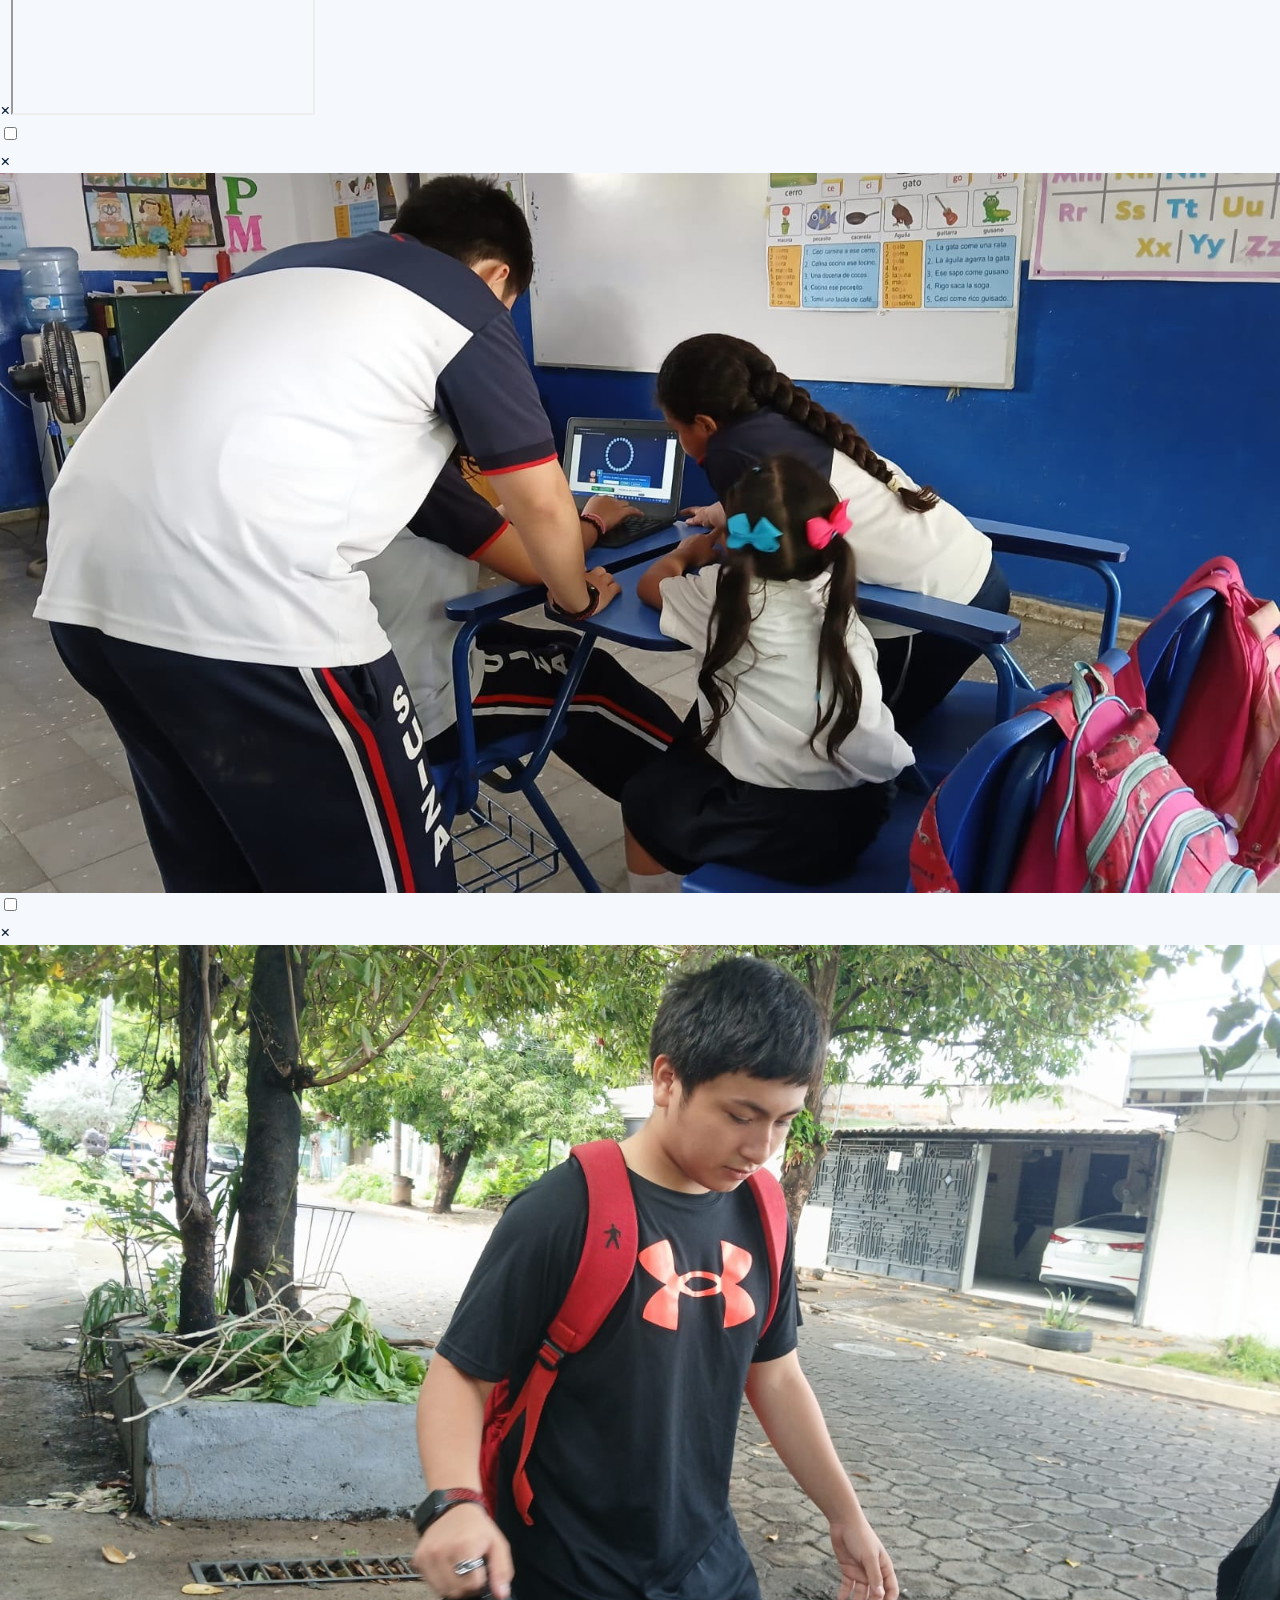
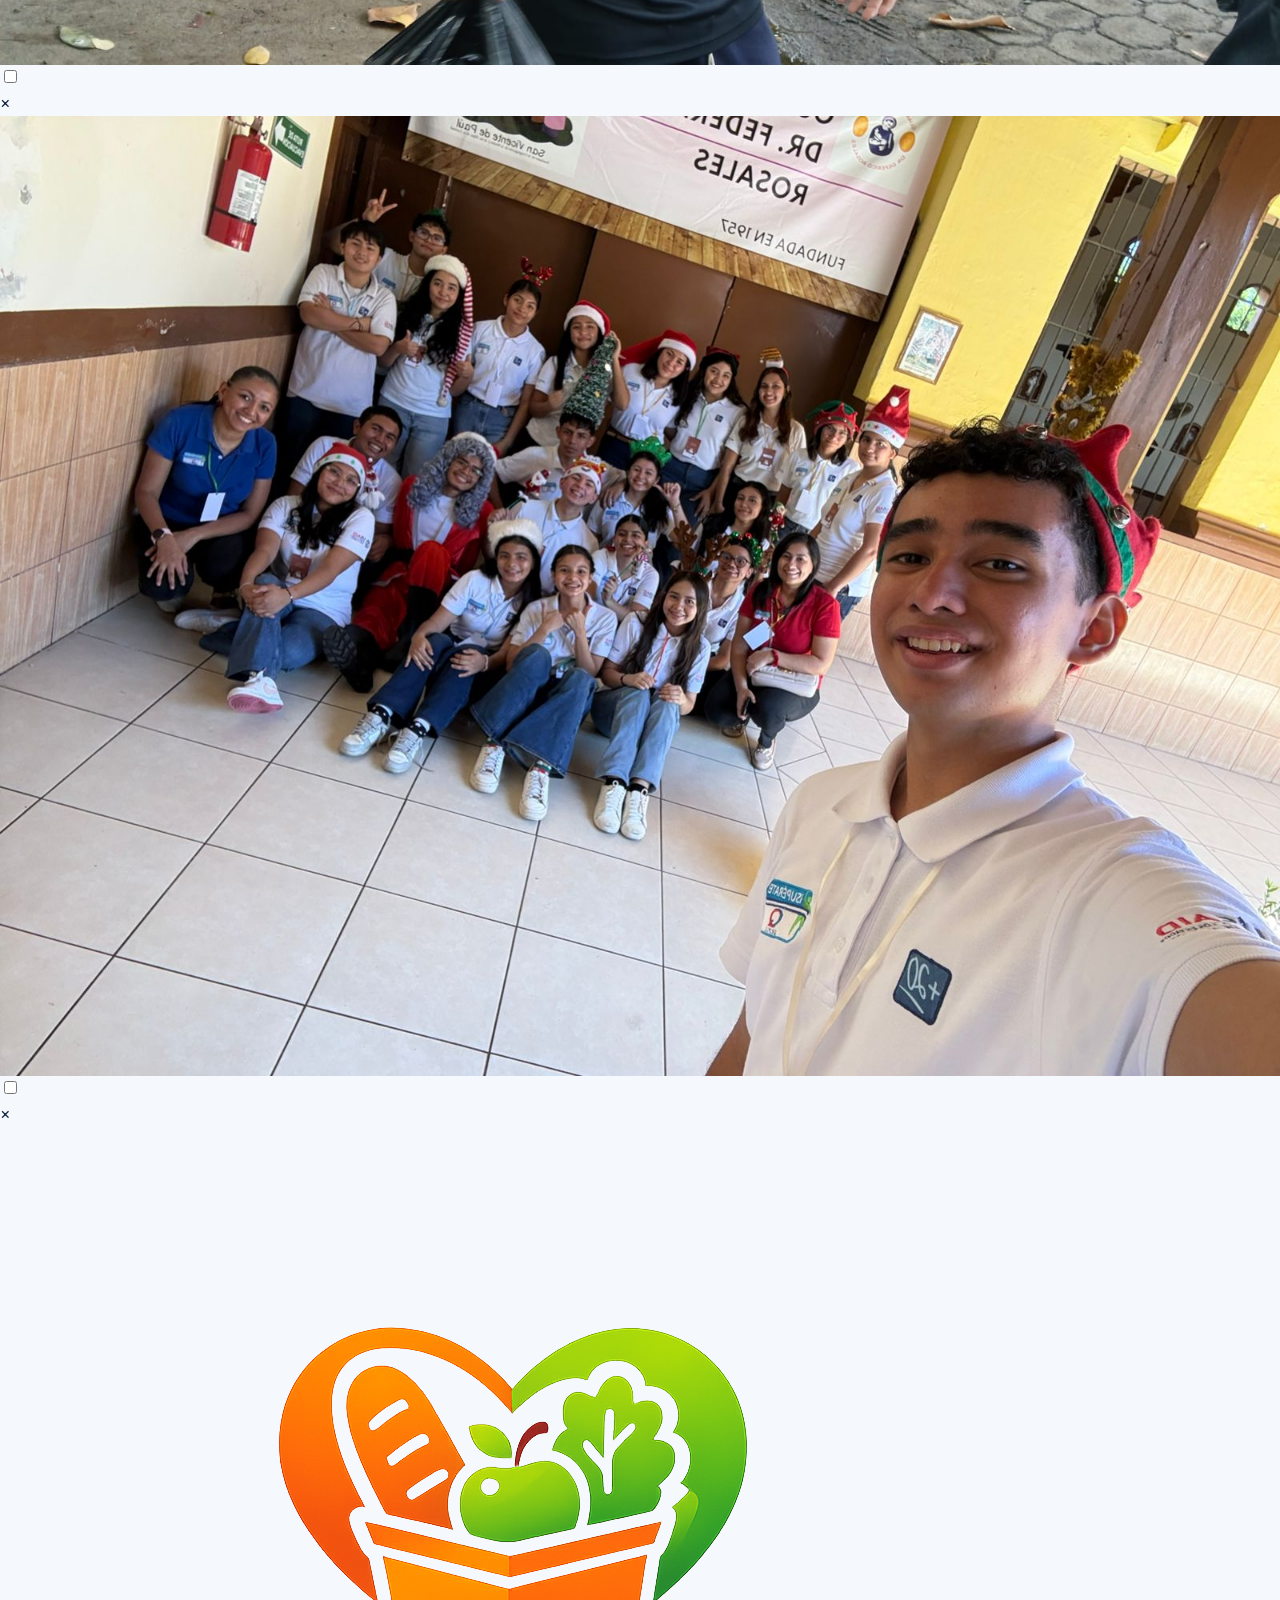
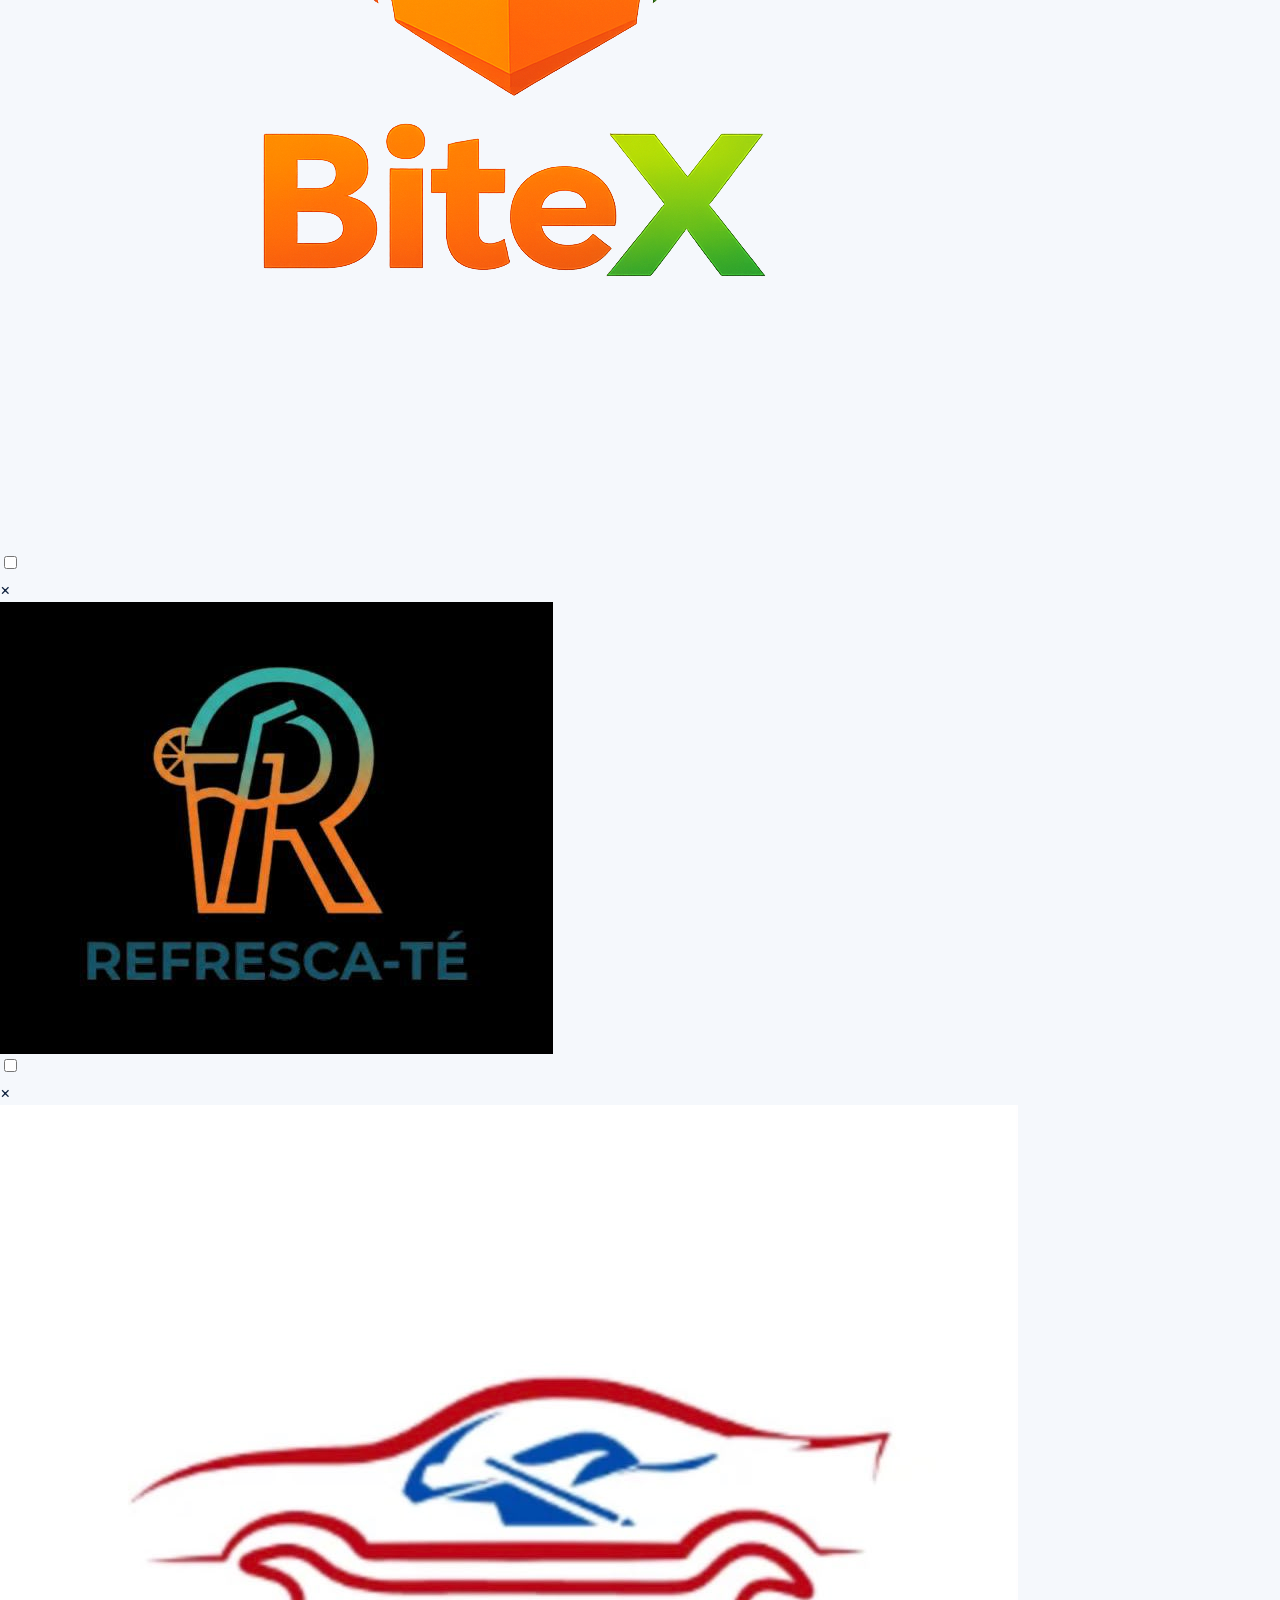
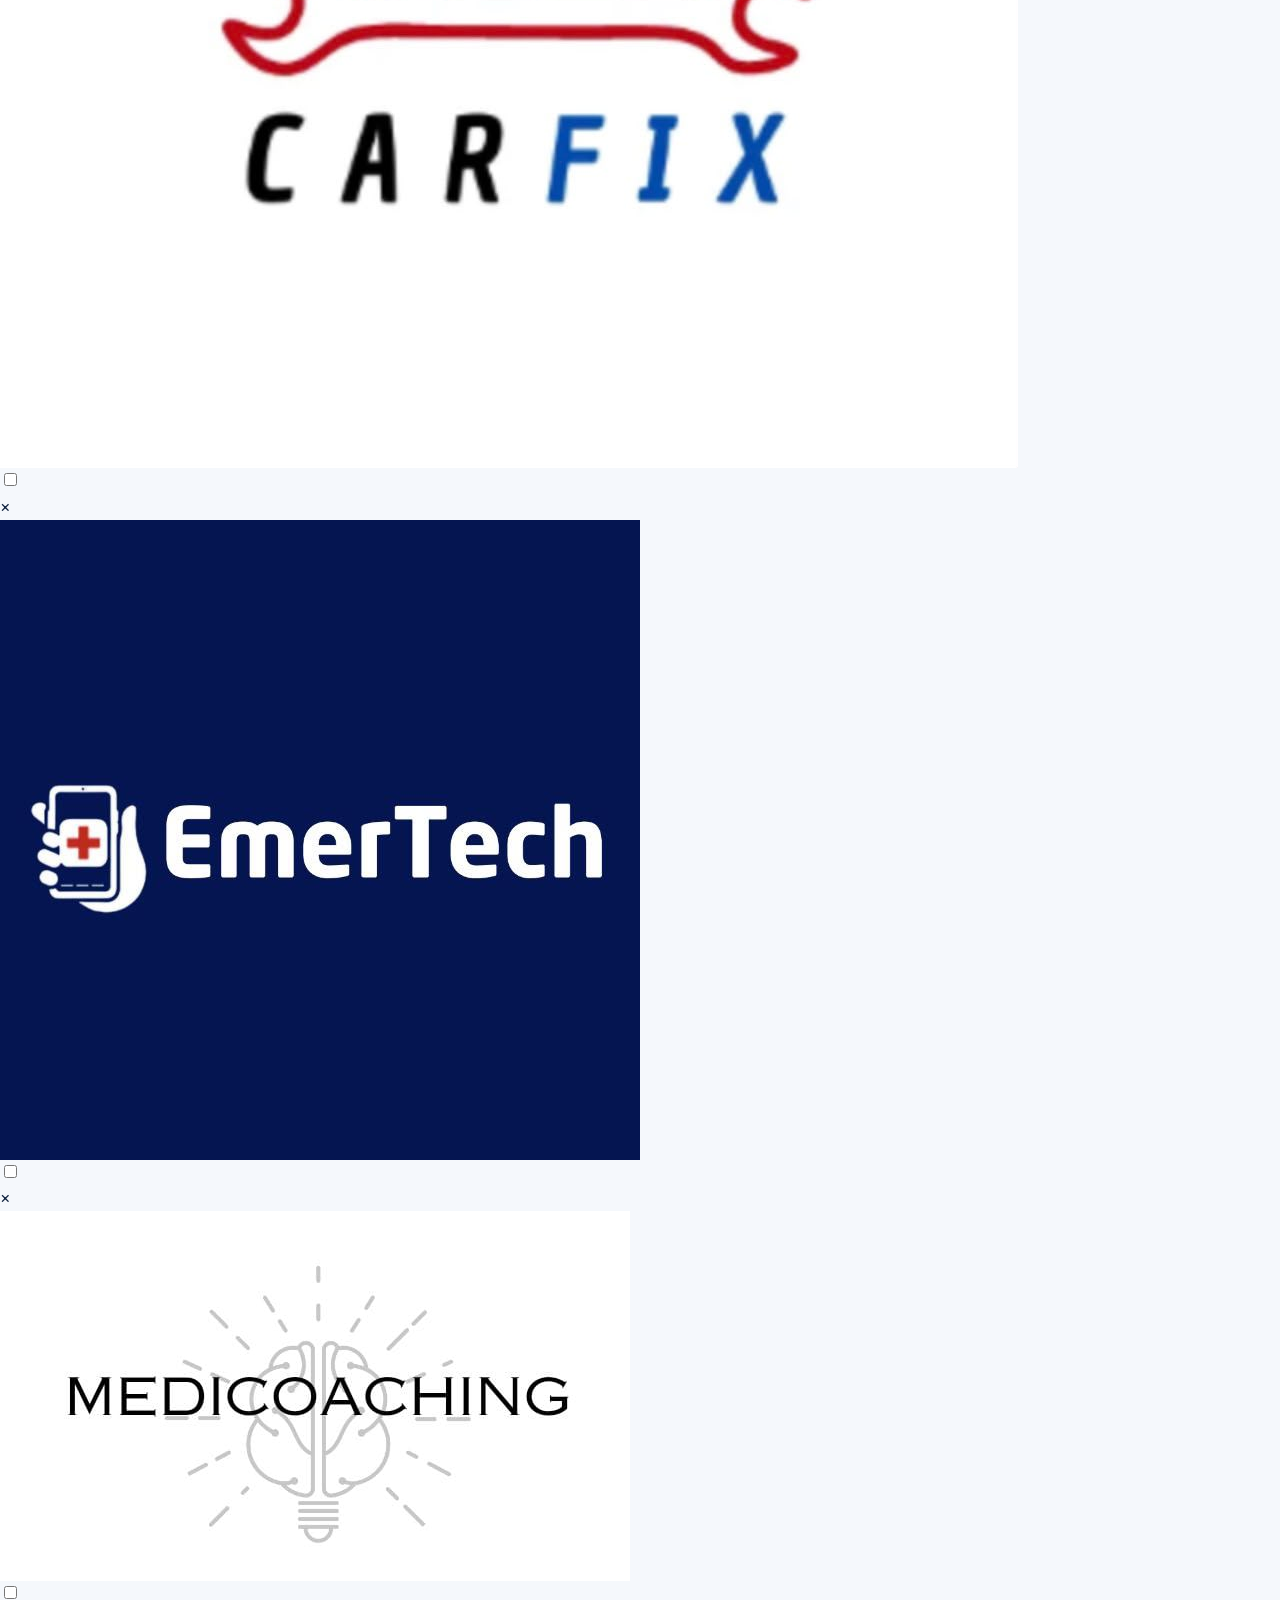
==== commit c02e5faf: "Restaurar index.html al estado anterior a los errores" ====
--- a/index.html
+++ b/index.html
@@ -2,37 +2,25 @@
 <html lang="es">
 <head>
 <!-- ===== CABECERA: configuración, título y hoja de estilos ===== -->
-<!-- Codificación UTF-8 para que los acentos y caracteres especiales se muestren correctamente. -->
 <meta charset="UTF-8">
-<!-- Hace que la página se adapte al ancho de la pantalla en celulares y tablets. -->
 <meta name="viewport" content="width=device-width, initial-scale=1.0">
-<!-- Título que aparece en la pestaña del navegador. -->
 <title>Gabriel Moreno — Marca Personal</title>
-<!-- Prepara la conexión con Google Fonts para cargar las tipografías externas. -->
 <link rel="preconnect" href="https://fonts.googleapis.com">
 <link rel="preconnect" href="https://fonts.gstatic.com" crossorigin>
-<!-- Importa las tres fuentes utilizadas en el diseño: títulos, texto normal y texto monoespaciado. -->
 <link href="https://fonts.googleapis.com/css2?family=Space+Grotesk:wght@400;500;600;700&family=Inter:wght@400;500;600&family=IBM+Plex+Mono:wght@500&display=swap" rel="stylesheet">
-<!-- Conecta este documento HTML con la hoja de estilos externa. -->
 <link rel="stylesheet" href="style.css">
 </head>
 <body>
 
 <!-- ===== MENÚ LATERAL: navegación principal ===== -->
-<!-- Menú lateral principal. Los enlaces llevan a las diferentes secciones de la misma página. -->
 <nav class="sidebar" aria-label="Navegación principal">
-  <!-- Contenedor visual del logotipo personal. -->
-<div class="brand-mark">
-    <!-- Imagen del logotipo guardado dentro de la carpeta archivos. -->
-<img class="brand-logo" src="archivos/logo.png" alt="Logo de Gabriel Moreno">
+  <div class="brand-mark">
+    <img class="brand-logo" src="archivos/logo.png" alt="Logo de Gabriel Moreno">
   </div>
-  <!-- Nombre principal mostrado en el menú. -->
-<h1>Gabriel Moreno</h1>
-  <!-- Texto breve que describe el perfil académico y personal. -->
-<p class="role">Bachillerato General · Tecnología &amp; Entusiasmo por descrubrir cosas nuevas</p>
-
-  <!-- Lista de enlaces de navegación. Cada href apunta al id de una sección. -->
-<ul class="sidebar-nav">
+  <h1>Gabriel Moreno</h1>
+  <p class="role">Bachillerato General · Tecnología &amp; Entusiasmo por descrubrir cosas nuevas</p>
+
+  <ul class="sidebar-nav">
     <li><a href="#inicio"><span class="idx">01</span> Inicio</a></li>
     <li><a href="#formacion"><span class="idx">02</span> Formación académica</a></li>
     <li><a href="#logros"><span class="idx">03</span> Logros académicos</a></li>
@@ -42,28 +30,21 @@
     <li><a href="#cv"><span class="idx">07</span> Currículo</a></li>
   </ul>
 
-  <!-- Pie del menú con el nombre de la institución educativa. -->
-<div class="sidebar-footer">
+  <div class="sidebar-footer">
     Complejo Educativo Confederación Suiza
     <br>
   </div>
 </nav>
 
 <!-- ===== CONTENIDO PRINCIPAL ===== -->
-<!-- Contenedor de todo el contenido principal del portafolio. -->
 <main>
 
   <!-- ===== SECCIÓN 1: INICIO ===== -->
-  <!-- INICIO: presentación personal y fotografía. -->
-<section id="inicio">
-    <!-- Organiza el texto y la fotografía en dos columnas en escritorio. -->
-<div class="hero-grid">
-      <!-- Bloque de texto principal de la presentación. -->
-<div class="hero-copy">
-        <!-- Etiqueta pequeña que identifica el tema de la sección. -->
-<p class="kicker">marca personal</p>
-        <!-- Título principal de la presentación personal. -->
-<h2>Aprendo tecnología pensando de forma distinta.</h2>
+  <section id="inicio">
+    <div class="hero-grid">
+      <div class="hero-copy">
+        <p class="kicker">marca personal</p>
+        <h2>Aprendo tecnología pensando de forma distinta.</h2>
         <p>
           Hola, soy Gabriel Moreno. Durante mi etapa de estudio he descubierto que
           soy bueno y tengo habilidades para la tecnología, por lo cual se me hace
@@ -77,12 +58,9 @@
           pero no solo eso, sino también poder crecer física e intelectualmente.
         </p>
       </div>
-      <!-- Contenedor de la fotografía personal y su fondo decorativo. -->
-<div class="photo-frame">
-        <!-- Elemento reservado para el fondo decorativo; actualmente está oculto mediante CSS. -->
-<div class="photo-backdrop" aria-hidden="true"></div>
-        <!-- Marco donde se muestra la fotografía personal. -->
-<div class="photo-slot">
+      <div class="photo-frame">
+        <div class="photo-backdrop" aria-hidden="true"></div>
+        <div class="photo-slot">
           <img src="archivos/yo.jpeg" alt="Gabriel Moreno">
         </div>
       </div>
@@ -90,35 +68,28 @@
   </section>
 
   <!-- ===== SECCIÓN 2: FORMACIÓN ACADÉMICA ===== -->
-  <!-- FORMACIÓN: estudios y capacitaciones organizados cronológicamente. -->
-<section id="formacion">
+  <section id="formacion">
     <p class="kicker">formación académica</p>
     <h2>Cómo he llegado hasta aquí</h2>
     <p class="lede">En orden cronológico inverso.</p>
 
-    <!-- Línea de tiempo visual de la formación académica. -->
-<ul class="timeline">
-      <!-- Primer elemento de la línea de tiempo: bachillerato. -->
-<li>
+    <ul class="timeline">
+      <li>
         <h3>Bachillerato General</h3>
         <p class="meta">Complejo Educativo Confederación Suiza</p>
       </li>
-      <!-- Segundo elemento: formación complementaria del Programa ¡Supérate!. -->
-<li>
+      <li>
         <h3>Programa ¡Supérate!</h3>
         <p class="meta">Formación intensiva complementaria</p>
         <p>Inglés, Informática y Valores.</p>
       </li>
-      <!-- Tercer elemento: educación básica. -->
-<li>
+      <li>
         <h3>Educación Básica</h3>
         <p class="meta">Complejo Educativo Aminta de Montiel</p>
       </li>
-      <!-- Cuarto elemento: cursos y experiencias de formación adicional. -->
-<li>
+      <li>
          <h3>Cursos y formación adicional</h3>
-        <!-- Lista secundaria con cursos, talleres, visitas y capacitaciones. -->
-<ul class="sub-list">
+        <ul class="sub-list">
           <li><strong>Academia Sabatina ASAB:</strong> graduado tras 4 años de formación continua.</li>
           <li><strong>Taller de Prompt Engineering e Inteligencia Artificial:</strong> capacitación técnica avanzada (2026).</li>
           <li><strong>Visitas a empresas:</strong> capacitaciones en Sandbox, Applaudo, Innovalab y Bancomi.</li>
@@ -129,15 +100,12 @@
   </section>
 
   <!-- ===== SECCIÓN 3: LOGROS ACADÉMICOS ===== -->
-  <!-- LOGROS: reconocimientos y certificaciones obtenidas. -->
-<section id="logros">
+  <section id="logros">
     <p class="kicker">logros académicos</p>
     <h2>Momentos de los que estoy orgulloso y me motivan a seguir esforzandome para conseguir nuevas experiencias en la vida.</h2>
 
-    <!-- Tarjetas destacadas con los principales logros académicos. -->
-<div class="achievement-highlights">
-      <!-- Tarjeta individual de un logro. -->
-<div class="card">
+    <div class="achievement-highlights">
+      <div class="card">
         <span class="tag">Speech Contest 2026</span>
         <h3>Primer lugar</h3>
         <p>Concurso de Oratoria en Inglés.</p>
@@ -154,82 +122,59 @@
       </div>
     </div>
 
-    <!-- Subtítulo que introduce la colección de certificaciones. -->
-<h3 class="section-sub">Certificaciones digitales</h3>
-    <!-- Contenedor horizontal de las tarjetas de certificaciones. -->
-<div class="cert-grid">
-      <!-- Tarjeta que abre una imagen o PDF mediante el checkbox asociado. -->
-<label class="cert-slot">
+    <h3 class="section-sub">Certificaciones digitales</h3>
+    <div class="cert-grid">
+      <label class="cert-slot"  for="toggle-media-css">
         <svg class="cert-icon" viewBox="0 0 24 24" fill="none" stroke="currentColor" stroke-width="1.6" aria-hidden="true"><path d="M7 3h7l5 5v13a1 1 0 0 1-1 1H7a1 1 0 0 1-1-1V4a1 1 0 0 1 1-1z"/><path d="M14 3v5h5"/></svg>
         <span class="cert-name">Introducción a CSS</span>
         <span class="cert-hint">ver PDF ↗</span>
       </label>
-<input id="toggle-media-css" class="media-toggle" type="checkbox">
-<div id="media-css" class="media-modal"><label class="modal-bg" aria-label="Cerrar"></label><label class="modal-close" aria-label="Cerrar">×</label><img class="modal-img" src="archivos/css.jpeg" alt="Certificado de Introducción a CSS"></div>
-      <label class="cert-slot">
+      <label class="cert-slot"  for="toggle-media-html">
         <svg class="cert-icon" viewBox="0 0 24 24" fill="none" stroke="currentColor" stroke-width="1.6" aria-hidden="true"><path d="M7 3h7l5 5v13a1 1 0 0 1-1 1H7a1 1 0 0 1-1-1V4a1 1 0 0 1 1-1z"/><path d="M14 3v5h5"/></svg>
         <span class="cert-name">Introducción a HTML</span>
         <span class="cert-hint">ver PDF ↗</span>
       </label>
-<input id="toggle-media-html" class="media-toggle" type="checkbox">
-<div id="media-html" class="media-modal"><label class="modal-bg" aria-label="Cerrar"></label><label class="modal-close" aria-label="Cerrar">×</label><img class="modal-img" src="archivos/html.jpeg" alt="Certificado de Introducción a HTML"></div>
-      <label class="cert-slot">
+      <label class="cert-slot"  for="toggle-pdf-excel-expert">
         <svg class="cert-icon" viewBox="0 0 24 24" fill="none" stroke="currentColor" stroke-width="1.6" aria-hidden="true"><path d="M7 3h7l5 5v13a1 1 0 0 1-1 1H7a1 1 0 0 1-1-1V4a1 1 0 0 1 1-1z"/><path d="M14 3v5h5"/></svg>
         <span class="cert-name">Microsoft Excel Expert</span>
         <span class="cert-hint">ver PDF ↗</span>
       </label>
-<input id="toggle-pdf-excel-expert" class="media-toggle" type="checkbox">
-<div id="pdf-excel-expert" class="media-modal"><label class="modal-bg" aria-label="Cerrar"></label><label class="modal-close" aria-label="Cerrar">×</label><iframe src="archivos/Excel Expert.pdf" title="Microsoft Excel Expert"></iframe></div>
-      <label class="cert-slot">
+      <label class="cert-slot"  for="toggle-pdf-excel-intermedio">
         <svg class="cert-icon" viewBox="0 0 24 24" fill="none" stroke="currentColor" stroke-width="1.6" aria-hidden="true"><path d="M7 3h7l5 5v13a1 1 0 0 1-1 1H7a1 1 0 0 1-1-1V4a1 1 0 0 1 1-1z"/><path d="M14 3v5h5"/></svg>
         <span class="cert-name">Microsoft Excel Intermedio</span>
         <span class="cert-hint">ver PDF ↗</span>
       </label>
-<input id="toggle-pdf-excel-intermedio" class="media-toggle" type="checkbox">
-<div id="pdf-excel-intermedio" class="media-modal"><label class="modal-bg" aria-label="Cerrar"></label><label class="modal-close" aria-label="Cerrar">×</label><iframe src="archivos/Cert62413161172.pdf" title="Microsoft Excel Intermedio"></iframe></div>
-      <label class="cert-slot" href="#diploma - Gabriel de Jesús Moreno">
+      <a class="cert-slot" href="#diploma - Gabriel de Jesús Moreno">
         <svg class="cert-icon" viewBox="0 0 24 24" fill="none" stroke="currentColor" stroke-width="1.6" aria-hidden="true"><path d="M7 3h7l5 5v13a1 1 0 0 1-1 1H7a1 1 0 0 1-1-1V4a1 1 0 0 1 1-1z"/><path d="M14 3v5h5"/></svg>
         <span class="cert-name">Grupo de Inglés — TELUS</span>
         <span class="cert-hint">ver PDF ↗</span>
-      </label>
-<input id="toggle-pdf-telus" class="media-toggle" type="checkbox">
-<div id="pdf-telus" class="media-modal"><label class="modal-bg" aria-label="Cerrar"></label><label class="modal-close" aria-label="Cerrar">×</label><iframe src="archivos/Diploma - Gabriel De Jesús Moreno.pdf" title="Grupo de Inglés TELUS"></iframe></div>
-      <label class="cert-slot">
+      </a>
+      <label class="cert-slot"  for="toggle-pdf-netacad">
         <svg class="cert-icon" viewBox="0 0 24 24" fill="none" stroke="currentColor" stroke-width="1.6" aria-hidden="true"><path d="M7 3h7l5 5v13a1 1 0 0 1-1 1H7a1 1 0 0 1-1-1V4a1 1 0 0 1 1-1z"/><path d="M14 3v5h5"/></svg>
         <span class="cert-name">NetAcad</span>
         <span class="cert-hint">ver PDF ↗</span>
       </label>
-<input id="toggle-pdf-netacad" class="media-toggle" type="checkbox">
-<div id="pdf-netacad" class="media-modal"><label class="modal-bg" aria-label="Cerrar"></label><label class="modal-close" aria-label="Cerrar">×</label><iframe src="archivos/NetworkingBasicsUpdate20260630-31-3f43p0 (1).pdf" title="NetAcad"></iframe></div>
-      <label class="cert-slot">
+      <label class="cert-slot"  for="toggle-pdf-devweek">
         <svg class="cert-icon" viewBox="0 0 24 24" fill="none" stroke="currentColor" stroke-width="1.6" aria-hidden="true"><path d="M7 3h7l5 5v13a1 1 0 0 1-1 1H7a1 1 0 0 1-1-1V4a1 1 0 0 1 1-1z"/><path d="M14 3v5h5"/></svg>
         <span class="cert-name">DevWeek — Elaniin</span>
         <span class="cert-hint">ver PDF ↗</span>
       </label>
-<input id="toggle-pdf-devweek" class="media-toggle" type="checkbox">
-<div id="pdf-devweek" class="media-modal"><label class="modal-bg" aria-label="Cerrar"></label><label class="modal-close" aria-label="Cerrar">×</label><iframe src="archivos/15_Diploma.pdf" title="DevWeek Elaniin"></iframe></div>
-      <label class="cert-slot">
+      <label class="cert-slot"  for="toggle-media-js">
         <svg class="cert-icon" viewBox="0 0 24 24" fill="none" stroke="currentColor" stroke-width="1.6" aria-hidden="true"><path d="M7 3h7l5 5v13a1 1 0 0 1-1 1H7a1 1 0 0 1-1-1V4a1 1 0 0 1 1-1z"/><path d="M14 3v5h5"/></svg>
         <span class="cert-name">Introducción a JavaScript</span>
         <span class="cert-hint">ver PDF ↗</span>
       </label>
-<input id="toggle-media-js" class="media-toggle" type="checkbox">
-<div id="media-js" class="media-modal"><label class="modal-bg" aria-label="Cerrar"></label><label class="modal-close" aria-label="Cerrar">×</label><img class="modal-img" src="archivos/js.jpg" alt="Certificado de Introducción a JavaScript"></div>
     </div>
   </section>
 
   <!-- ===== SECCIÓN 4: VOLUNTARIADO ===== -->
-  <!-- VOLUNTARIADO: experiencias de servicio y participación comunitaria. -->
-<section id="voluntariado">
+  <section id="voluntariado">
     <p class="kicker">voluntariado</p>
     <h2>Devolver algo de lo que he recibido</h2>
 
-    <!-- Fila que combina una fotografía con la descripción de una actividad. -->
-<div class="volunteer-row">
+    <div class="volunteer-row">
       <div class="img-slot">
-        <label aria-label="Ampliar imagen"><img src="archivos/voluntariado1.jpeg" alt="Clases con los niños." ></label>
-<input id="toggle-img-vol1" class="media-toggle" type="checkbox">
-<div id="img-vol1" class="media-modal"><label class="modal-bg" aria-label="Cerrar"></label><label class="modal-close" aria-label="Cerrar">×</label><img class="modal-img" src="archivos/voluntariado1.jpeg" alt="Fotografía de alfabetización"></div>
+        <label class="media-trigger"  aria-label="Ampliar imagen" for="toggle-img-vol1"><img src="archivos/voluntariado1.jpeg" alt="Clases con los niños." ></label>
       </div>
       <div>
         <h3>Proyecto social de alfabetización</h3>
@@ -239,9 +184,7 @@
 
     <div class="volunteer-row">
       <div class="img-slot">
-        <label aria-label="Ampliar imagen"><img src="archivos/voluntariado2.jpeg" alt="Ayuda comunitaria." ></label>
-<input id="toggle-img-vol2" class="media-toggle" type="checkbox">
-<div id="img-vol2" class="media-modal"><label class="modal-bg" aria-label="Cerrar"></label><label class="modal-close" aria-label="Cerrar">×</label><img class="modal-img" src="archivos/voluntariado2.jpeg" alt="Fotografía de actividades comunitarias"></div>
+        <label class="media-trigger"  aria-label="Ampliar imagen" for="toggle-img-vol2"><img src="archivos/voluntariado2.jpeg" alt="Ayuda comunitaria." ></label>
       </div>
       <div>
         <h3>Actividades comunitarias</h3>
@@ -251,9 +194,7 @@
 
     <div class="volunteer-row">
       <div class="img-slot">
-        <label aria-label="Ampliar imagen"><img src="archivos/voluntariado3.jpeg" alt="Mañanitas recreativas." ></label>
-<input id="toggle-img-vol3" class="media-toggle" type="checkbox">
-<div id="img-vol3" class="media-modal"><label class="modal-bg" aria-label="Cerrar"></label><label class="modal-close" aria-label="Cerrar">×</label><img class="modal-img" src="archivos/voluntariado3.jpeg" alt="Fotografía de mañanitas recreativas"></div>
+        <label class="media-trigger"  aria-label="Ampliar imagen" for="toggle-img-vol3"><img src="archivos/voluntariado3.jpeg" alt="Mañanitas recreativas." ></label>
       </div>
       <div>
         <h3>Mañanitas recreativas — Guardería Federico Rosales</h3>
@@ -264,8 +205,7 @@
 
   <!-- ===== SECCIÓN 5: TRABAJOS ACADÉMICOS ===== -->
   <!-- Esta sección reúne investigaciones y documentos académicos que he realizado. -->
-  <!-- TRABAJOS ACADÉMICOS: documentos e investigaciones realizadas. -->
-<section id="trabajos-academicos">
+  <section id="trabajos-academicos">
     <p class="kicker">trabajos académicos</p>
     <h2>Investigaciones y trabajos realizados</h2>
     <p class="lede">
@@ -273,52 +213,42 @@
     </p>
 
     <!-- Tarjeta del documento investigativo -->
-    <!-- Tarjeta que presenta el documento de investigación y su botón de apertura. -->
-<div class="research-card">
+    <div class="research-card">
       <div>
         <span class="research-kind">Investigación académica · Trabajo grupal</span>
         <h4>Anteproyecto de investigación — Grupo C</h4>
         <p>Documento de investigación elaborado en grupo como parte de mi formación académica.</p>
       </div>
-      <!-- Botón visual que activa el modal del documento académico. -->
-<label class="research-button">Ver investigación</label>
-<input id="toggle-pdf-research" class="media-toggle" type="checkbox">
-<div id="pdf-research" class="media-modal"><label class="modal-bg" aria-label="Cerrar"></label><label class="modal-close" aria-label="Cerrar">×</label><iframe src="archivos/Anteproyecto-Grupo C-Huizúcar-GE.pdf" title="Anteproyecto de investigación"></iframe></div>
+      <label class="research-button" for="toggle-pdf-research">Ver investigación</label>
     </div>
   </section>
 
   <!-- ===== SECCIÓN 6: PORTAFOLIO ===== -->
-  <!-- PORTAFOLIO: proyectos tecnológicos y trabajos artísticos. -->
-<section id="portafolio">
+  <section id="portafolio">
     <p class="kicker">portafolio</p>
     <h2>Lo que he construido</h2>
 
-    <!-- Encabezado visual de una categoría del portafolio. -->
-<div class="portfolio-tabs-label">
+    <div class="portfolio-tabs-label">
       <h3>Categoría tecnológica</h3>
       <div class="line"></div>
       <a class="repo-link" href="proyectos/README.md">ver proyectos</a>
     </div>
 
-    <!-- Leyenda que explica los tipos de proyectos mediante puntos de color. -->
-<div class="cat-legend">
+    <div class="cat-legend">
       <span><i style="background:var(--color-web)"></i>Plataformas web</span>
       <span><i style="background:var(--color-sin-codigo)"></i>Herramientas sin código</span>
       <span><i style="background:var(--color-diseno)"></i>Diseño y modelado</span>
     </div>
 
-    <!-- Cuadrícula que contiene las tarjetas de proyectos tecnológicos. -->
-<div class="project-grid">
-      <!-- Tarjeta individual de proyecto: imagen, descripción y tecnologías utilizadas. -->
-<div class="project-card" style="--accent:var(--color-web)">
+    <div class="project-grid">
+      <div class="project-card" style="--accent:var(--color-web)">
         <div class="img-slot">
           <img src="archivos/bitex.png" alt="Proyecto BiteX">
         </div>
         <div class="body">
           <h4>BiteX</h4>
           <p>Plataforma web desarrollada para la redistribución y reducción del desperdicio de alimentos.</p>
-          <!-- Lista de tecnologías o herramientas usadas en el proyecto. -->
-<ul class="stack"><li>Web</li><li>HTML</li><li>CSS</li><li>JavaScript</li></ul>
+          <ul class="stack"><li>Web</li><li>HTML</li><li>CSS</li><li>JavaScript</li></ul>
         </div>
       </div>
 
@@ -381,33 +311,23 @@
       <div class="line"></div>
     </div>
 
-    <!-- Lista de las formas de expresión artística incluidas. -->
-<ul class="art-list">
+    <ul class="art-list">
       <li>Dibujos estilo ZenTangle</li>
       <li>Poemas</li>
     </ul>
 
-    <!-- Galería con dibujos y el poema personal. -->
-<div class="art-gallery">
-      <!-- Espacio individual para una obra artística. -->
-<div class="art-slot">
-        <label aria-label="Ampliar imagen"><img src="archivos/dibujo1.jpeg" alt="Dibujo estilo ZenTangle 1"></label>
-<input id="toggle-img-dibujo1" class="media-toggle" type="checkbox">
-<div id="img-dibujo1" class="media-modal"><label class="modal-bg" aria-label="Cerrar"></label><label class="modal-close" aria-label="Cerrar">×</label><img class="modal-img" src="archivos/dibujo1.jpeg" alt="Dibujo ZenTangle 1"></div>
-      </div>
+    <div class="art-gallery">
       <div class="art-slot">
-        <label aria-label="Ampliar imagen"><img src="archivos/dibujo2.jpeg" alt="Dibujo estilo ZenTangle 2"></label>
-<input id="toggle-img-dibujo2" class="media-toggle" type="checkbox">
-<div id="img-dibujo2" class="media-modal"><label class="modal-bg" aria-label="Cerrar"></label><label class="modal-close" aria-label="Cerrar">×</label><img class="modal-img" src="archivos/dibujo2.jpeg" alt="Dibujo ZenTangle 2"></div>
+        <label class="media-trigger"  aria-label="Ampliar imagen" for="toggle-img-dibujo1"><img src="archivos/dibujo1.jpeg" alt="Dibujo estilo ZenTangle 1"></label>
       </div>
       <div class="art-slot">
-        <label aria-label="Ampliar imagen"><img src="archivos/dibujo3.jpeg" alt="Dibujo estilo ZenTangle 3"></label>
-<input id="toggle-img-dibujo3" class="media-toggle" type="checkbox">
-<div id="img-dibujo3" class="media-modal"><label class="modal-bg" aria-label="Cerrar"></label><label class="modal-close" aria-label="Cerrar">×</label><img class="modal-img" src="archivos/dibujo3.jpeg" alt="Dibujo ZenTangle 3"></div>
-      </div>
-
-      <!-- Espacio dedicado al poema incluido en el portafolio. -->
-<div class="poem-slot">
+        <label class="media-trigger"  aria-label="Ampliar imagen" for="toggle-img-dibujo2"><img src="archivos/dibujo2.jpeg" alt="Dibujo estilo ZenTangle 2"></label>
+      </div>
+      <div class="art-slot">
+        <label class="media-trigger"  aria-label="Ampliar imagen" for="toggle-img-dibujo3"><img src="archivos/dibujo3.jpeg" alt="Dibujo estilo ZenTangle 3"></label>
+      </div>
+
+      <div class="poem-slot">
         <h4>La nada que me tuvo.</h4>
         <p>Nosotros que nacimos en tierra de frescuras y vapores <br>
 En calles de historias perdidas<br>
@@ -429,22 +349,42 @@
   </section>
 
   <!-- ===== SECCIÓN 7: CURRÍCULO ===== -->
-  <!-- CURRÍCULO: acceso al documento PDF con el CV completo. -->
-<section id="cv">
+  <section id="cv">
     <p class="kicker">currículo</p>
     <h2>¿Quieres el resumen completo?</h2>
-    <!-- Tarjeta destacada que contiene la descripción y el botón de descarga del CV. -->
-<div class="cv-box">
+    <div class="cv-box">
       <div>
         <h3>Descarga mi CV completo</h3>
         <p>Formación, logros y experiencia en un solo documento en PDF.</p>
       </div>
-      <!-- Enlace de descarga del archivo PDF del currículo. -->
-<a class="cv-button" href="archivos/cv.pdf" download>Descargar CV (PDF)</a>
+      <a class="cv-button" href="archivos/cv.pdf" download>Descargar CV (PDF)</a>
     </div>
   </section>
 
 </main>
 
-</body>
+<!-- ===== VISUALIZACIÓN DE PDFs E IMÁGENES SIN JAVASCRIPT ===== -->
+<!-- Cada checkbox controla un modal. Las etiquetas <label> permiten abrirlo y cerrarlo. -->
+<input id="toggle-media-css" class="media-toggle" type="checkbox">
+<div id="media-css" class="media-modal"><label class="modal-bg" for="toggle-media-css" aria-label="Cerrar"></label><label class="modal-close" for="toggle-media-css" aria-label="Cerrar">×</label><img class="modal-img" src="archivos/css.jpeg" alt="Certificado de Introducción a CSS"></div><input id="toggle-media-html" class="media-toggle" type="checkbox">
+<div id="media-html" class="media-modal"><label class="modal-bg" for="toggle-media-html" aria-label="Cerrar"></label><label class="modal-close" for="toggle-media-html" aria-label="Cerrar">×</label><img class="modal-img" src="archivos/html.jpeg" alt="Certificado de Introducción a HTML"></div><input id="toggle-media-js" class="media-toggle" type="checkbox">
+<div id="media-js" class="media-modal"><label class="modal-bg" for="toggle-media-js" aria-label="Cerrar"></label><label class="modal-close" for="toggle-media-js" aria-label="Cerrar">×</label><img class="modal-img" src="archivos/js.jpg" alt="Certificado de Introducción a JavaScript"></div><input id="toggle-pdf-excel-expert" class="media-toggle" type="checkbox">
+<div id="pdf-excel-expert" class="media-modal"><label class="modal-bg" for="toggle-pdf-excel-expert" aria-label="Cerrar"></label><label class="modal-close" for="toggle-pdf-excel-expert" aria-label="Cerrar">×</label><iframe src="archivos/Excel Expert.pdf" title="Microsoft Excel Expert"></iframe></div><input id="toggle-pdf-excel-intermedio" class="media-toggle" type="checkbox">
+<div id="pdf-excel-intermedio" class="media-modal"><label class="modal-bg" for="toggle-pdf-excel-intermedio" aria-label="Cerrar"></label><label class="modal-close" for="toggle-pdf-excel-intermedio" aria-label="Cerrar">×</label><iframe src="archivos/Cert62413161172.pdf" title="Microsoft Excel Intermedio"></iframe></div><input id="toggle-pdf-telus" class="media-toggle" type="checkbox">
+<div id="pdf-telus" class="media-modal"><label class="modal-bg" for="toggle-pdf-telus" aria-label="Cerrar"></label><label class="modal-close" for="toggle-pdf-telus" aria-label="Cerrar">×</label><iframe src="archivos/Diploma - Gabriel De Jesús Moreno.pdf" title="Grupo de Inglés TELUS"></iframe></div><input id="toggle-pdf-netacad" class="media-toggle" type="checkbox">
+<div id="pdf-netacad" class="media-modal"><label class="modal-bg" for="toggle-pdf-netacad" aria-label="Cerrar"></label><label class="modal-close" for="toggle-pdf-netacad" aria-label="Cerrar">×</label><iframe src="archivos/NetworkingBasicsUpdate20260630-31-3f43p0 (1).pdf" title="NetAcad"></iframe></div><input id="toggle-pdf-devweek" class="media-toggle" type="checkbox">
+<div id="pdf-devweek" class="media-modal"><label class="modal-bg" for="toggle-pdf-devweek" aria-label="Cerrar"></label><label class="modal-close" for="toggle-pdf-devweek" aria-label="Cerrar">×</label><iframe src="archivos/15_Diploma.pdf" title="DevWeek Elaniin"></iframe></div><input id="toggle-pdf-research" class="media-toggle" type="checkbox">
+<div id="pdf-research" class="media-modal"><label class="modal-bg" for="toggle-pdf-research" aria-label="Cerrar"></label><label class="modal-close" for="toggle-pdf-research" aria-label="Cerrar">×</label><iframe src="archivos/Anteproyecto-Grupo C-Huizúcar-GE.pdf" title="Anteproyecto de investigación"></iframe></div><input id="toggle-img-vol1" class="media-toggle" type="checkbox">
+<div id="img-vol1" class="media-modal"><label class="modal-bg" for="toggle-img-vol1" aria-label="Cerrar"></label><label class="modal-close" for="toggle-img-vol1" aria-label="Cerrar">×</label><img class="modal-img" src="archivos/voluntariado1.jpeg" alt="Fotografía de alfabetización"></div><input id="toggle-img-vol2" class="media-toggle" type="checkbox">
+<div id="img-vol2" class="media-modal"><label class="modal-bg" for="toggle-img-vol2" aria-label="Cerrar"></label><label class="modal-close" for="toggle-img-vol2" aria-label="Cerrar">×</label><img class="modal-img" src="archivos/voluntariado2.jpeg" alt="Fotografía de actividades comunitarias"></div><input id="toggle-img-vol3" class="media-toggle" type="checkbox">
+<div id="img-vol3" class="media-modal"><label class="modal-bg" for="toggle-img-vol3" aria-label="Cerrar"></label><label class="modal-close" for="toggle-img-vol3" aria-label="Cerrar">×</label><img class="modal-img" src="archivos/voluntariado3.jpeg" alt="Fotografía de mañanitas recreativas"></div><input id="toggle-img-bitex" class="media-toggle" type="checkbox">
+<div id="img-bitex" class="media-modal"><label class="modal-bg" for="toggle-img-bitex" aria-label="Cerrar"></label><label class="modal-close" for="toggle-img-bitex" aria-label="Cerrar">×</label><img class="modal-img" src="archivos/bitex.png" alt="Imagen del proyecto BiteX"></div><input id="toggle-img-refrescate" class="media-toggle" type="checkbox">
+<div id="img-refrescate" class="media-modal"><label class="modal-bg" for="toggle-img-refrescate" aria-label="Cerrar"></label><label class="modal-close" for="toggle-img-refrescate" aria-label="Cerrar">×</label><img class="modal-img" src="archivos/refrescate.jpeg" alt="Imagen del proyecto EcoEnvase 3D / Refresca-te"></div><input id="toggle-img-carfix" class="media-toggle" type="checkbox">
+<div id="img-carfix" class="media-modal"><label class="modal-bg" for="toggle-img-carfix" aria-label="Cerrar"></label><label class="modal-close" for="toggle-img-carfix" aria-label="Cerrar">×</label><img class="modal-img" src="archivos/carfix.jpeg" alt="Imagen del proyecto Carfix"></div><input id="toggle-img-emertech" class="media-toggle" type="checkbox">
+<div id="img-emertech" class="media-modal"><label class="modal-bg" for="toggle-img-emertech" aria-label="Cerrar"></label><label class="modal-close" for="toggle-img-emertech" aria-label="Cerrar">×</label><img class="modal-img" src="archivos/emertech.jpeg" alt="Imagen del proyecto Emertech"></div><input id="toggle-img-medicoaching" class="media-toggle" type="checkbox">
+<div id="img-medicoaching" class="media-modal"><label class="modal-bg" for="toggle-img-medicoaching" aria-label="Cerrar"></label><label class="modal-close" for="toggle-img-medicoaching" aria-label="Cerrar">×</label><img class="modal-img" src="archivos/medicoaching.jpeg" alt="Imagen del proyecto Medicoaching"></div><input id="toggle-img-comicquest" class="media-toggle" type="checkbox">
+<div id="img-comicquest" class="media-modal"><label class="modal-bg" for="toggle-img-comicquest" aria-label="Cerrar"></label><label class="modal-close" for="toggle-img-comicquest" aria-label="Cerrar">×</label><img class="modal-img" src="archivos/comicquest.jpeg" alt="Imagen del proyecto Comicquest"></div><input id="toggle-img-dibujo1" class="media-toggle" type="checkbox">
+<div id="img-dibujo1" class="media-modal"><label class="modal-bg" for="toggle-img-dibujo1" aria-label="Cerrar"></label><label class="modal-close" for="toggle-img-dibujo1" aria-label="Cerrar">×</label><img class="modal-img" src="archivos/dibujo1.jpeg" alt="Dibujo ZenTangle 1"></div><input id="toggle-img-dibujo2" class="media-toggle" type="checkbox">
+<div id="img-dibujo2" class="media-modal"><label class="modal-bg" for="toggle-img-dibujo2" aria-label="Cerrar"></label><label class="modal-close" for="toggle-img-dibujo2" aria-label="Cerrar">×</label><img class="modal-img" src="archivos/dibujo2.jpeg" alt="Dibujo ZenTangle 2"></div><input id="toggle-img-dibujo3" class="media-toggle" type="checkbox">
+<div id="img-dibujo3" class="media-modal"><label class="modal-bg" for="toggle-img-dibujo3" aria-label="Cerrar"></label><label class="modal-close" for="toggle-img-dibujo3" aria-label="Cerrar">×</label><img class="modal-img" src="archivos/dibujo3.jpeg" alt="Dibujo ZenTangle 3"></div></body>
 </html>
--- a/style.css
+++ b/style.css
@@ -831,88 +831,16 @@
 
 
 /* Ventana modal que aparece sobre toda la página para mostrar imágenes o PDFs. */
-  .media-modal{
-    position:fixed;
-    inset:0;
-    z-index:9999;
-    display:none;
-    align-items:center;
-    justify-content:center;
-    padding:3rem .75rem 1rem;
-    background:rgba(3,13,28,.88);
-  }
-
 /* Cuando el checkbox está marcado, se muestra el modal que viene inmediatamente después. */
-  .media-toggle:checked + .media-modal{
-    display:flex;
-  }
-
 /* Fondo invisible que ocupa toda la ventana y permite cerrarla al hacer clic. */
-  .media-modal .modal-bg{
-    position:absolute;
-    inset:0;
-  }
-
 /* Botón de cierre circular ubicado en la esquina superior derecha. */
-  .media-modal .modal-close{
-    position:absolute;
-    top:.7rem;
-    right:.8rem;
-    z-index:2;
-    width:2.4rem;
-    height:2.4rem;
-    border-radius:50%;
-    display:flex;
-    align-items:center;
-    justify-content:center;
-    background:rgba(255,255,255,.15);
-    color:#fff;
-    text-decoration:none;
-    font-size:1.5rem;
-  }
-
 /* Tamaño máximo de las imágenes dentro del modal. */
-  .media-modal .modal-img{
-    position:relative;
-    z-index:1;
-    max-width:94vw;
-    max-height:84vh;
-    width:auto;
-    height:auto;
-    object-fit:contain;
-    border-radius:10px;
-    box-shadow:0 20px 70px rgba(0,0,0,.45);
-  }
-
 /* Tamaño y apariencia del visor de documentos PDF. */
-  .media-modal iframe{
-    position:relative;
-    z-index:1;
-    width:94vw;
-    max-width:1100px;
-    height:84vh;
-    border:0;
-    border-radius:10px;
-    background:#fff;
-    box-shadow:0 20px 70px rgba(0,0,0,.45);
-  }
-
 /* Convierte la zona de una imagen en un elemento clicable que abre el modal. */
-  .media-trigger{
-    display:flex;
-    width:100%;
-    height:100%;
-    align-items:center;
-    justify-content:center;
-    cursor:zoom-in;
-    text-decoration:none;
-  }
-
-  @media (max-width:980px){
-    .media-modal iframe{width:96vw;height:82svh}
-    .media-modal .modal-img{max-width:96vw;max-height:82svh}
-    .media-modal{padding:.5rem}
-  }
+@media (max-width:980px){
+
+
+}
 /* El botón de investigación utiliza un label asociado al checkbox para abrir el PDF sin JavaScript. */
 /* Botón para abrir el documento académico */
 /* Apariencia del botón que abre el anteproyecto académico. */
@@ -1134,16 +1062,5 @@
   }
 
   /* Mantiene ocultos los checkbox que controlan las imágenes y documentos. */
-  .media-toggle{
-    display:none;
-  }
-
-  .media-toggle:checked + .media-modal{
-    display:flex;
-  }
-
-  /* Indica visualmente que el fondo y el botón de cierre se pueden pulsar. */
-  .media-modal .modal-bg,
-  .media-modal .modal-close{
-    cursor:pointer;
-  }
+
+/* Indica visualmente que el fondo y el botón de cierre se pueden pulsar. */
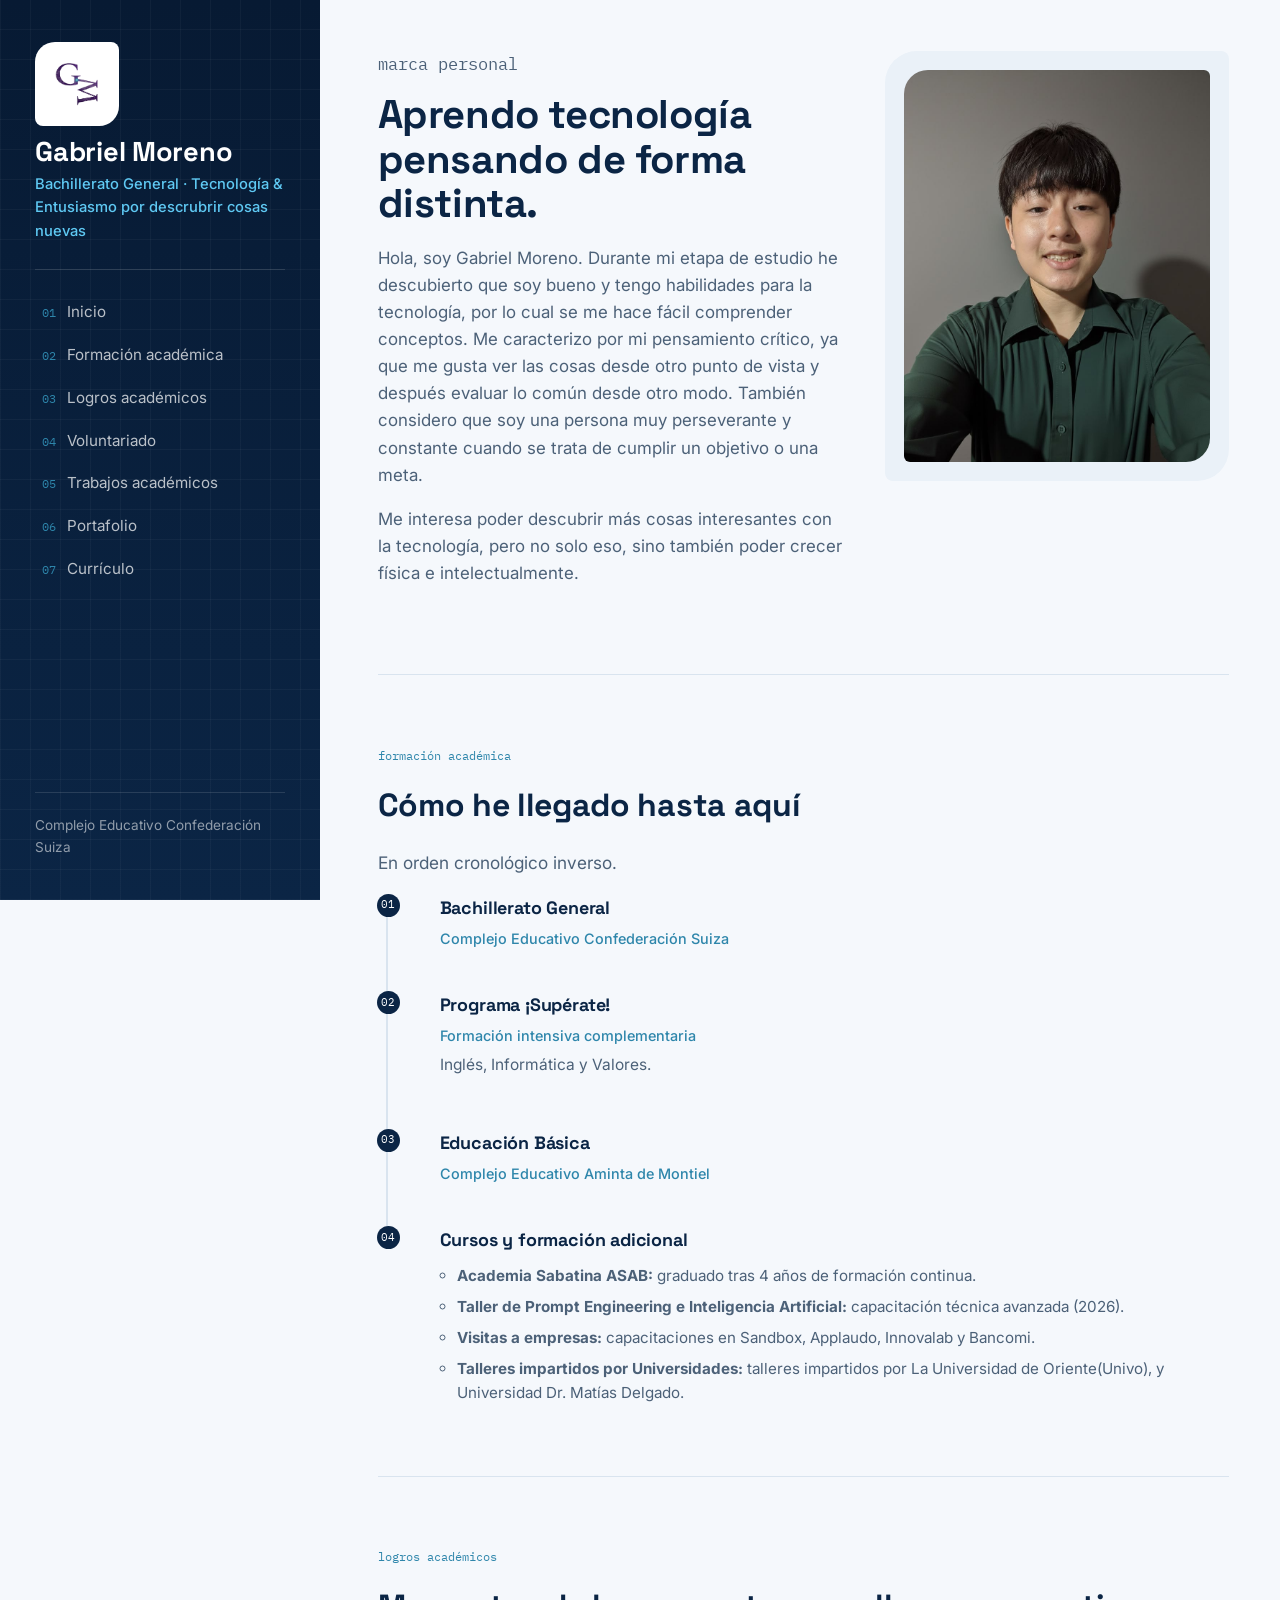
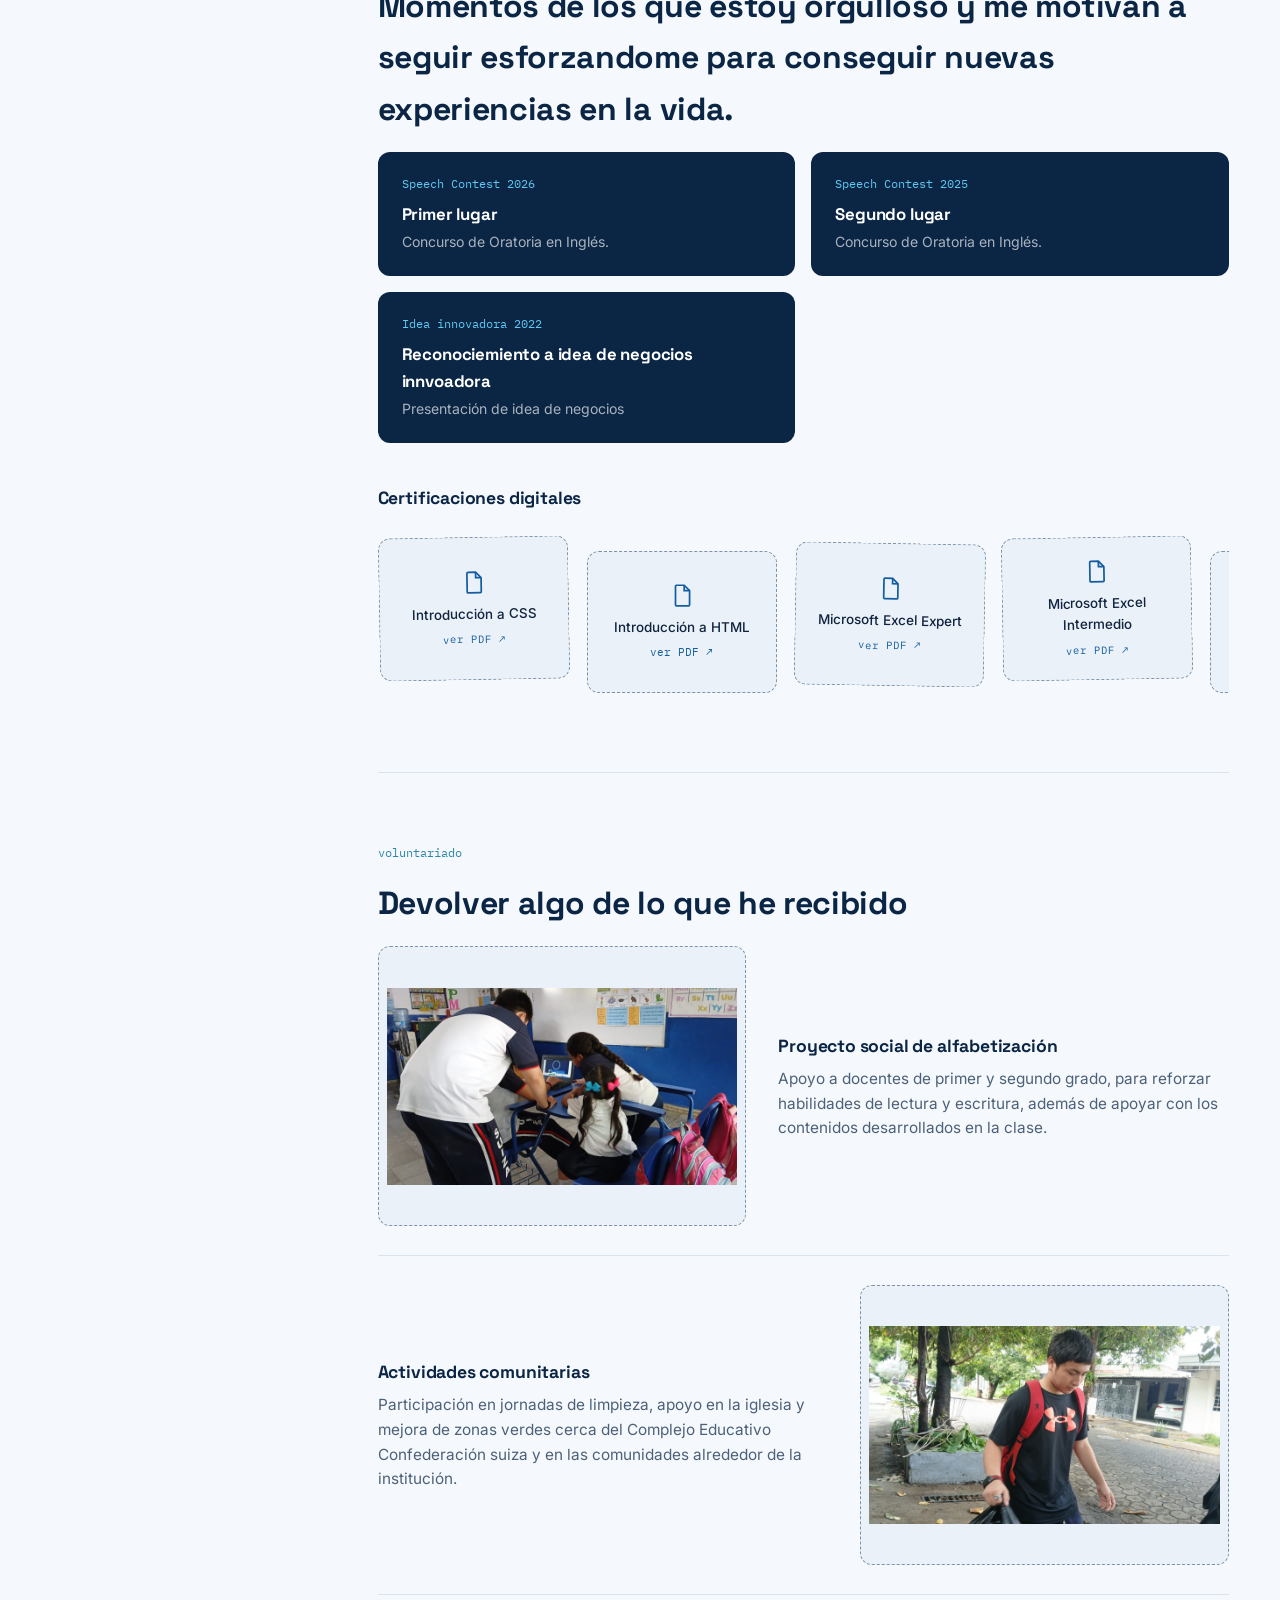
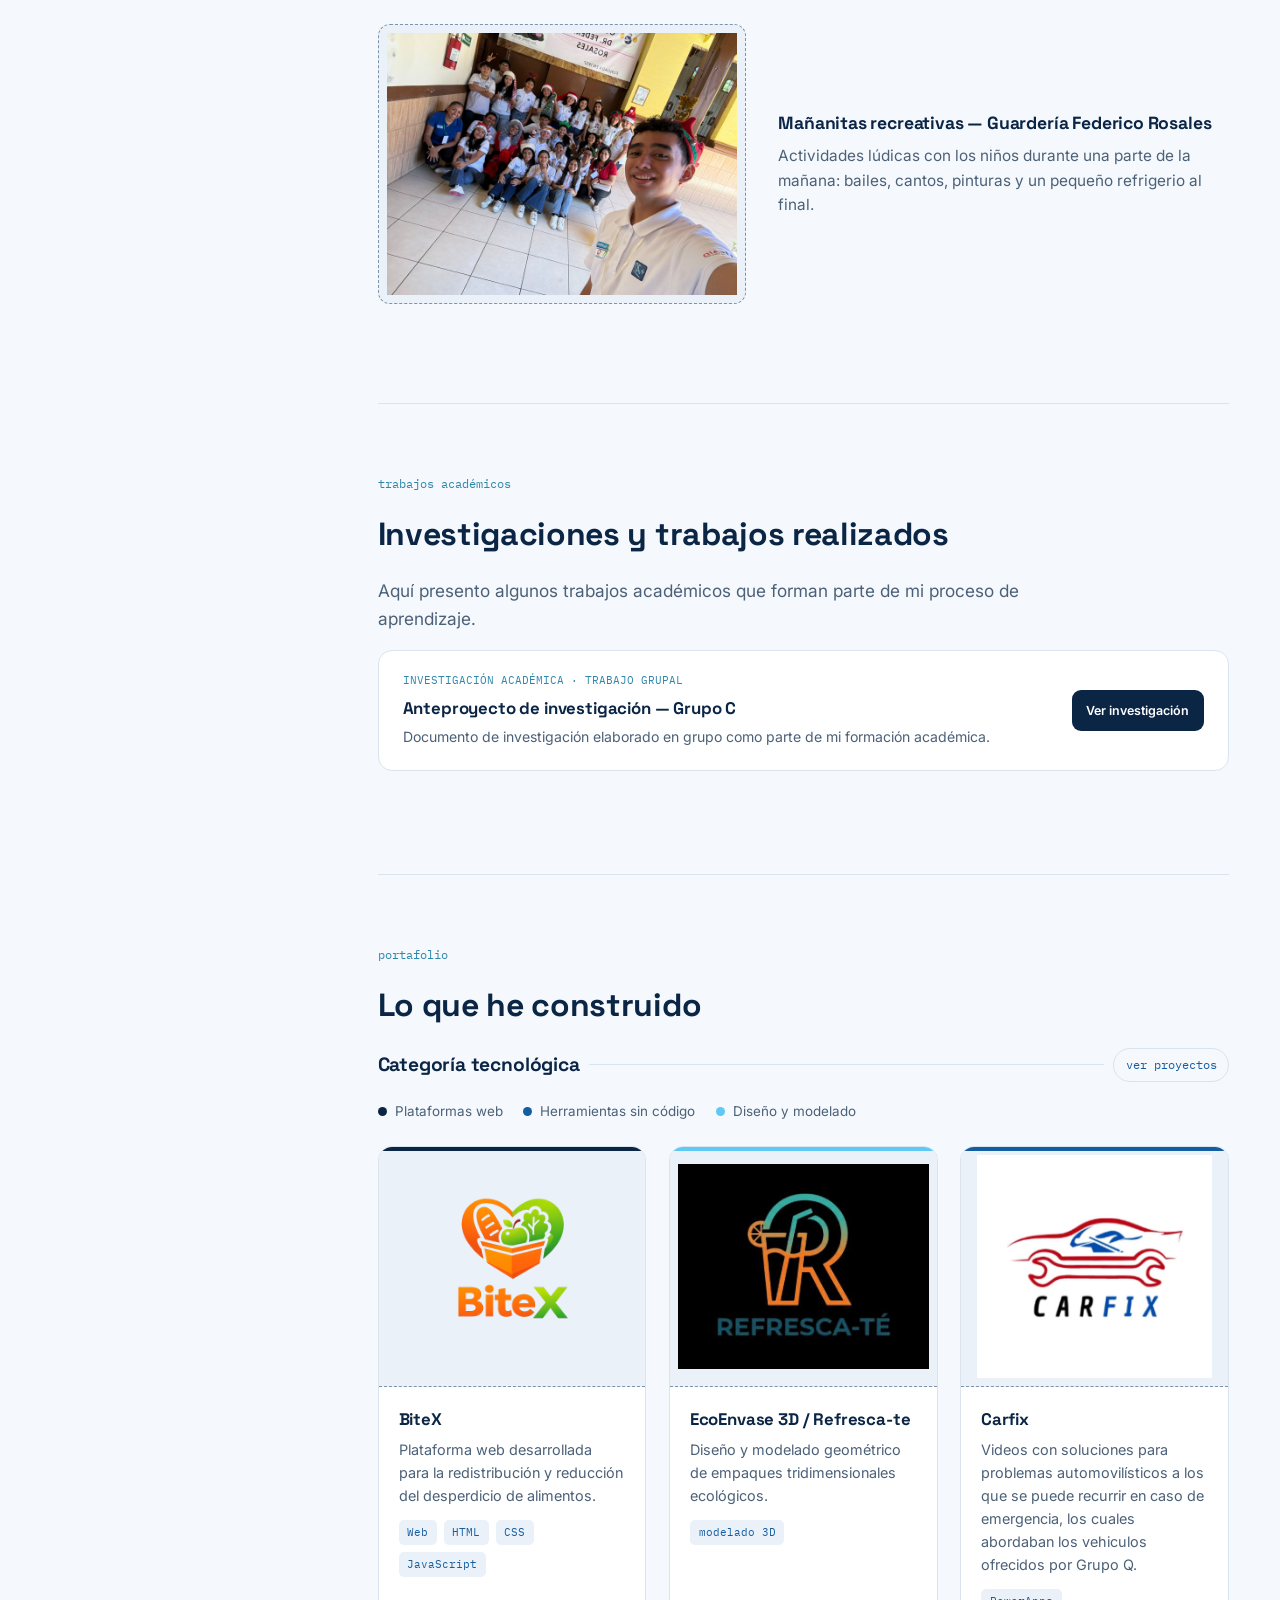
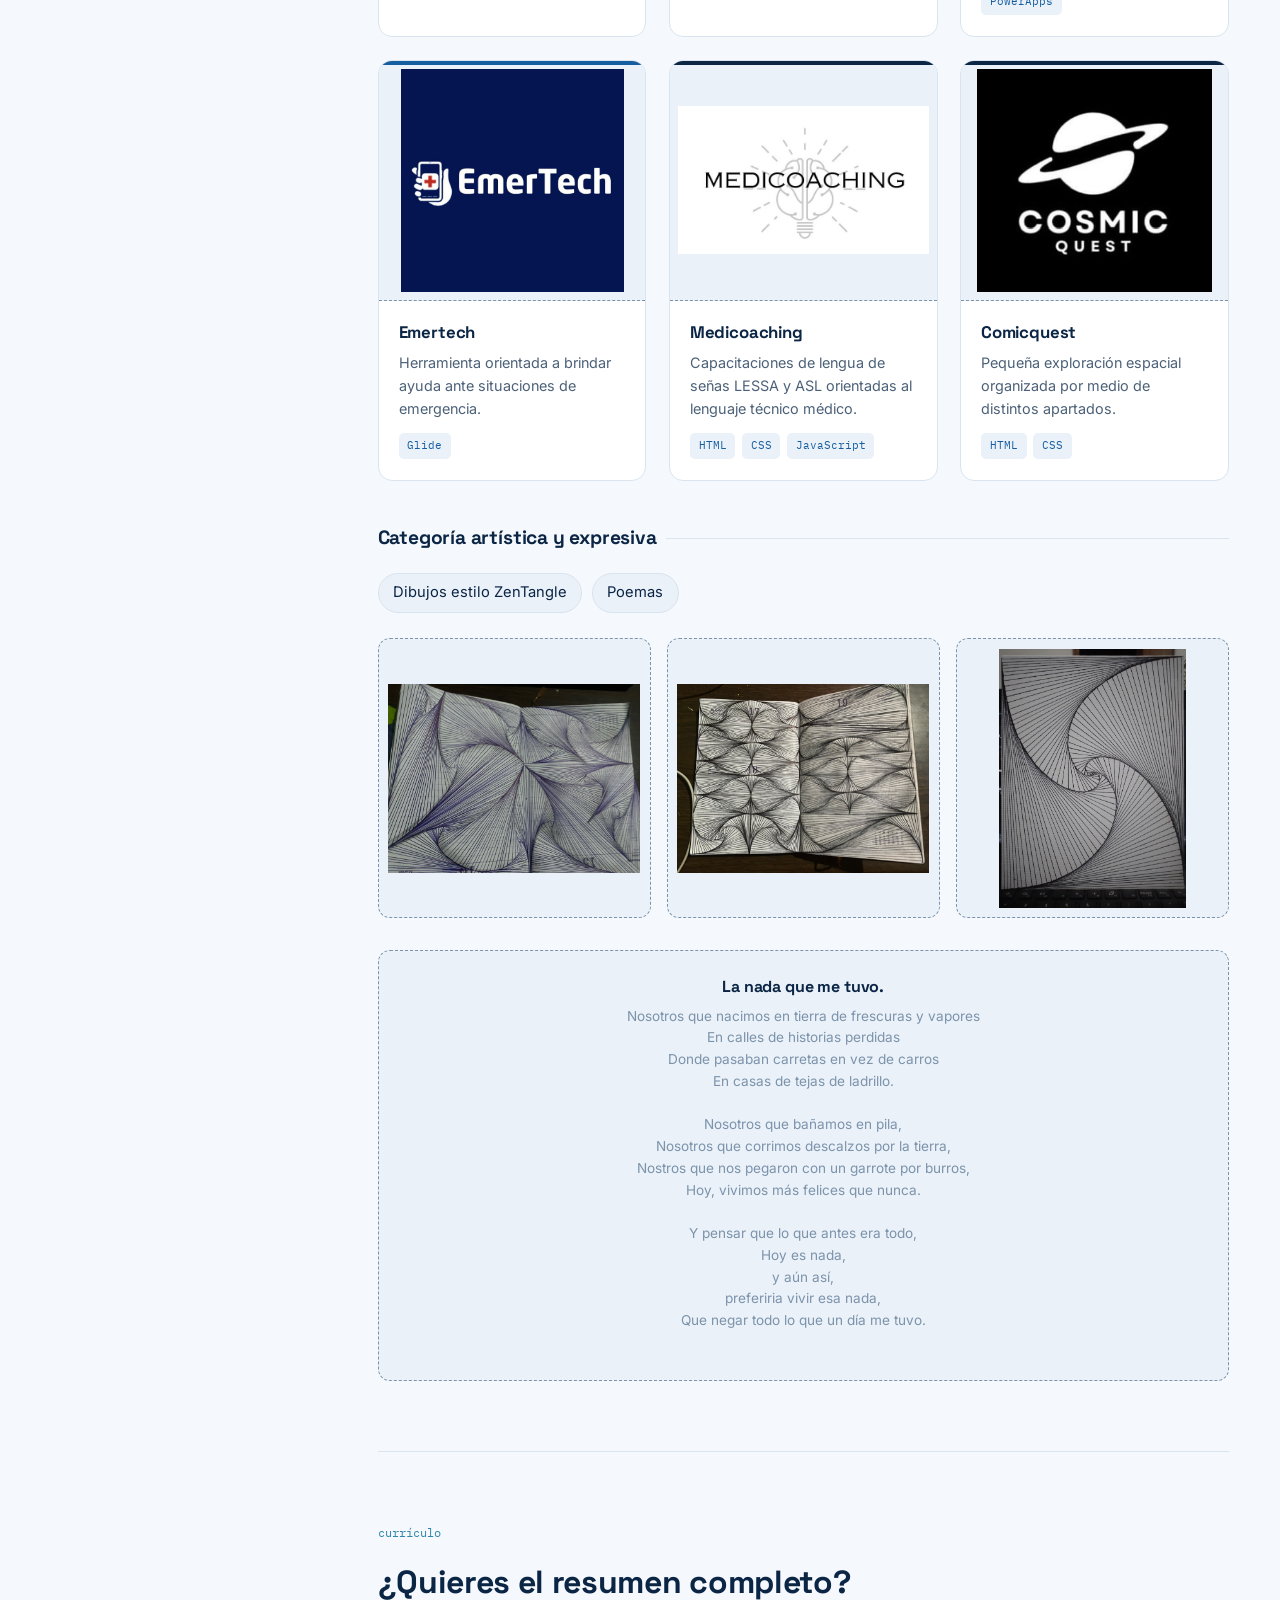
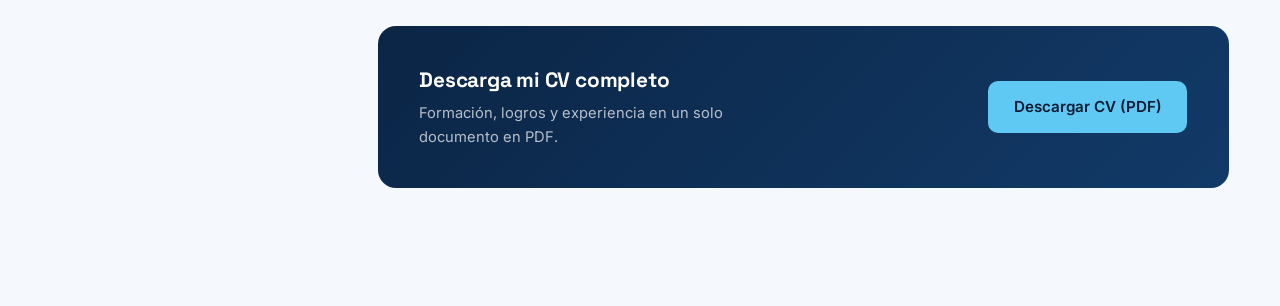
==== commit 4cc14480: "Corregir enlace del certificado TELUS" ====
--- a/index.html
+++ b/index.html
@@ -144,11 +144,11 @@
         <span class="cert-name">Microsoft Excel Intermedio</span>
         <span class="cert-hint">ver PDF ↗</span>
       </label>
-      <a class="cert-slot" href="#diploma - Gabriel de Jesús Moreno">
+      <label class="cert-slot" for="toggle-pdf-telus">
         <svg class="cert-icon" viewBox="0 0 24 24" fill="none" stroke="currentColor" stroke-width="1.6" aria-hidden="true"><path d="M7 3h7l5 5v13a1 1 0 0 1-1 1H7a1 1 0 0 1-1-1V4a1 1 0 0 1 1-1z"/><path d="M14 3v5h5"/></svg>
         <span class="cert-name">Grupo de Inglés — TELUS</span>
         <span class="cert-hint">ver PDF ↗</span>
-      </a>
+      </label>
       <label class="cert-slot"  for="toggle-pdf-netacad">
         <svg class="cert-icon" viewBox="0 0 24 24" fill="none" stroke="currentColor" stroke-width="1.6" aria-hidden="true"><path d="M7 3h7l5 5v13a1 1 0 0 1-1 1H7a1 1 0 0 1-1-1V4a1 1 0 0 1 1-1z"/><path d="M14 3v5h5"/></svg>
         <span class="cert-name">NetAcad</span>
--- a/style.css
+++ b/style.css
@@ -375,10 +375,8 @@
     padding:0 0 0.4rem 0;
     margin:0;
   }
-/* Se elimina el punto azul generado por la línea de tiempo para conservar solo el punto gris de la lista. */
-  .sub-list li::before{
-    content:none;
-  }
+/* Elimina el número decorativo de la línea de tiempo dentro de la sublista. */
+  .sub-list li::before{ content:none; }
 
   /* ===== 6. LOGROS Y CERTIFICACIONES ===== */
 /* Distribuye las tarjetas de logros en columnas. */
@@ -830,17 +828,100 @@
   }
 
 
-/* Ventana modal que aparece sobre toda la página para mostrar imágenes o PDFs. */
-/* Cuando el checkbox está marcado, se muestra el modal que viene inmediatamente después. */
-/* Fondo invisible que ocupa toda la ventana y permite cerrarla al hacer clic. */
-/* Botón de cierre circular ubicado en la esquina superior derecha. */
-/* Tamaño máximo de las imágenes dentro del modal. */
-/* Tamaño y apariencia del visor de documentos PDF. */
-/* Convierte la zona de una imagen en un elemento clicable que abre el modal. */
+/* Ventana modal para mostrar imágenes o documentos PDF sobre la página. */
+.media-modal{
+  position:fixed;
+  inset:0;
+  z-index:9999;
+  display:none;
+  align-items:center;
+  justify-content:center;
+  padding:3rem 0.75rem 1rem;
+  background:rgba(3,13,28,0.88);
+}
+
+.media-toggle:checked + .media-modal{
+  display:flex;
+}
+
+.media-toggle{
+  display:none;
+}
+
+.media-modal .modal-bg{
+  position:absolute;
+  inset:0;
+  cursor:pointer;
+}
+
+.media-modal .modal-close{
+  position:absolute;
+  top:0.7rem;
+  right:0.8rem;
+  z-index:2;
+  width:2.4rem;
+  height:2.4rem;
+  border-radius:50%;
+  display:flex;
+  align-items:center;
+  justify-content:center;
+  background:rgba(255,255,255,0.15);
+  color:#fff;
+  text-decoration:none;
+  font-size:1.5rem;
+  cursor:pointer;
+}
+
+.media-modal .modal-img{
+  position:relative;
+  z-index:1;
+  max-width:94vw;
+  max-height:84vh;
+  width:auto;
+  height:auto;
+  object-fit:contain;
+  border-radius:10px;
+  box-shadow:0 20px 70px rgba(0,0,0,0.45);
+}
+
+.media-modal iframe{
+  position:relative;
+  z-index:1;
+  width:94vw;
+  max-width:1100px;
+  height:84vh;
+  border:0;
+  border-radius:10px;
+  background:#fff;
+  box-shadow:0 20px 70px rgba(0,0,0,0.45);
+}
+
+.media-trigger{
+  display:flex;
+  width:100%;
+  height:100%;
+  align-items:center;
+  justify-content:center;
+  cursor:zoom-in;
+  text-decoration:none;
+}
+
 @media (max-width:980px){
-
-
+  .media-modal{
+    padding:0.5rem;
+  }
+
+  .media-modal iframe{
+    width:96vw;
+    height:82svh;
+  }
+
+  .media-modal .modal-img{
+    max-width:96vw;
+    max-height:82svh;
+  }
 }
+
 /* El botón de investigación utiliza un label asociado al checkbox para abrir el PDF sin JavaScript. */
 /* Botón para abrir el documento académico */
 /* Apariencia del botón que abre el anteproyecto académico. */
@@ -1031,6 +1112,8 @@
     /* Cada experiencia de voluntariado pasa a una sola columna. */
     .volunteer-row,
     .volunteer-row:nth-of-type(even){
+    .volunteer-row,
+    .volunteer-row:nth-of-type(even){
       grid-template-columns:1fr;
       direction:ltr;
     }
@@ -1061,6 +1144,9 @@
     .cv-button{ transition:none; }
   }
 
-  /* Mantiene ocultos los checkbox que controlan las imágenes y documentos. */
-
-/* Indica visualmente que el fondo y el botón de cierre se pueden pulsar. */
+  /* Mantiene ocultos los checkbox que controlan los modales. */
+  .media-toggle{display:none}
+  .media-toggle:checked + .media-modal{display:flex}
+  /* Indica visualmente que el fondo y el botón de cierre se pueden pulsar. */
+  .media-modal .modal-bg,.media-modal .modal-close{
+  .media-modal .modal-bg,.media-modal .modal-close{cursor:pointer}
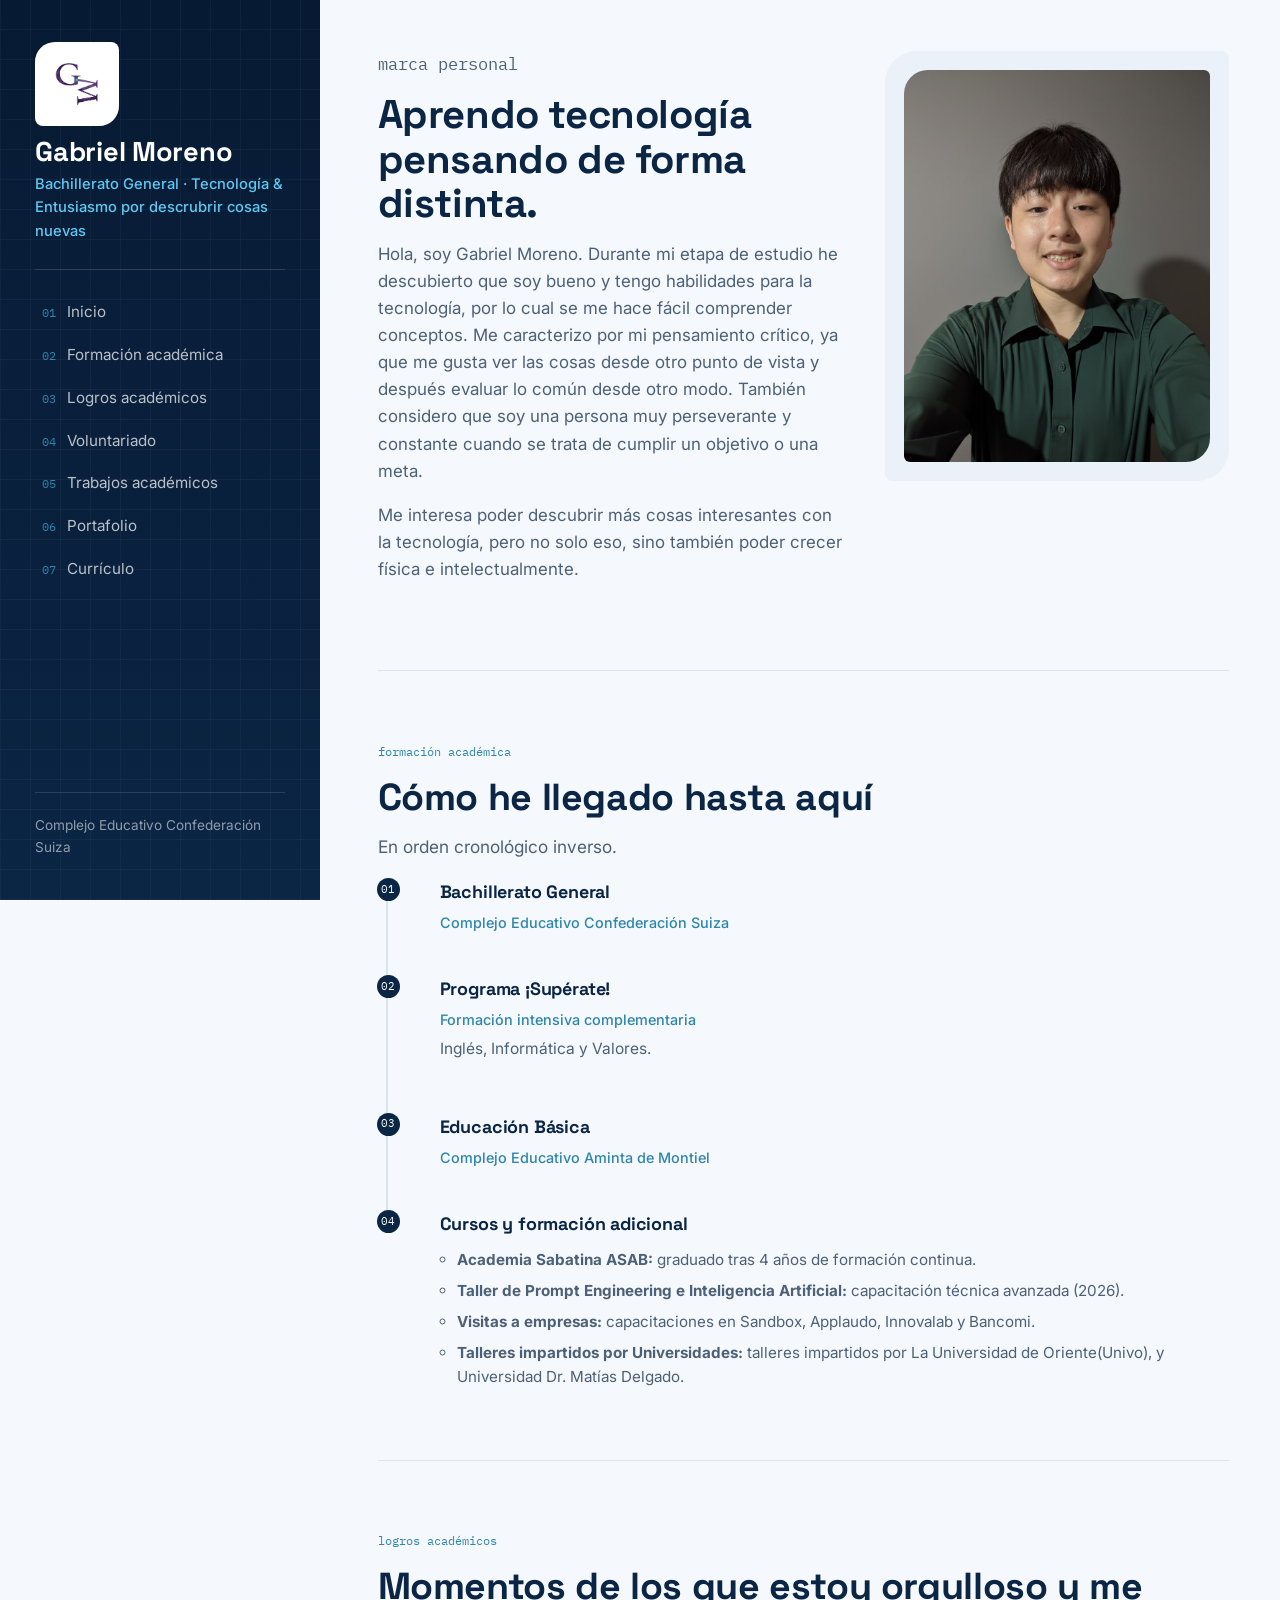
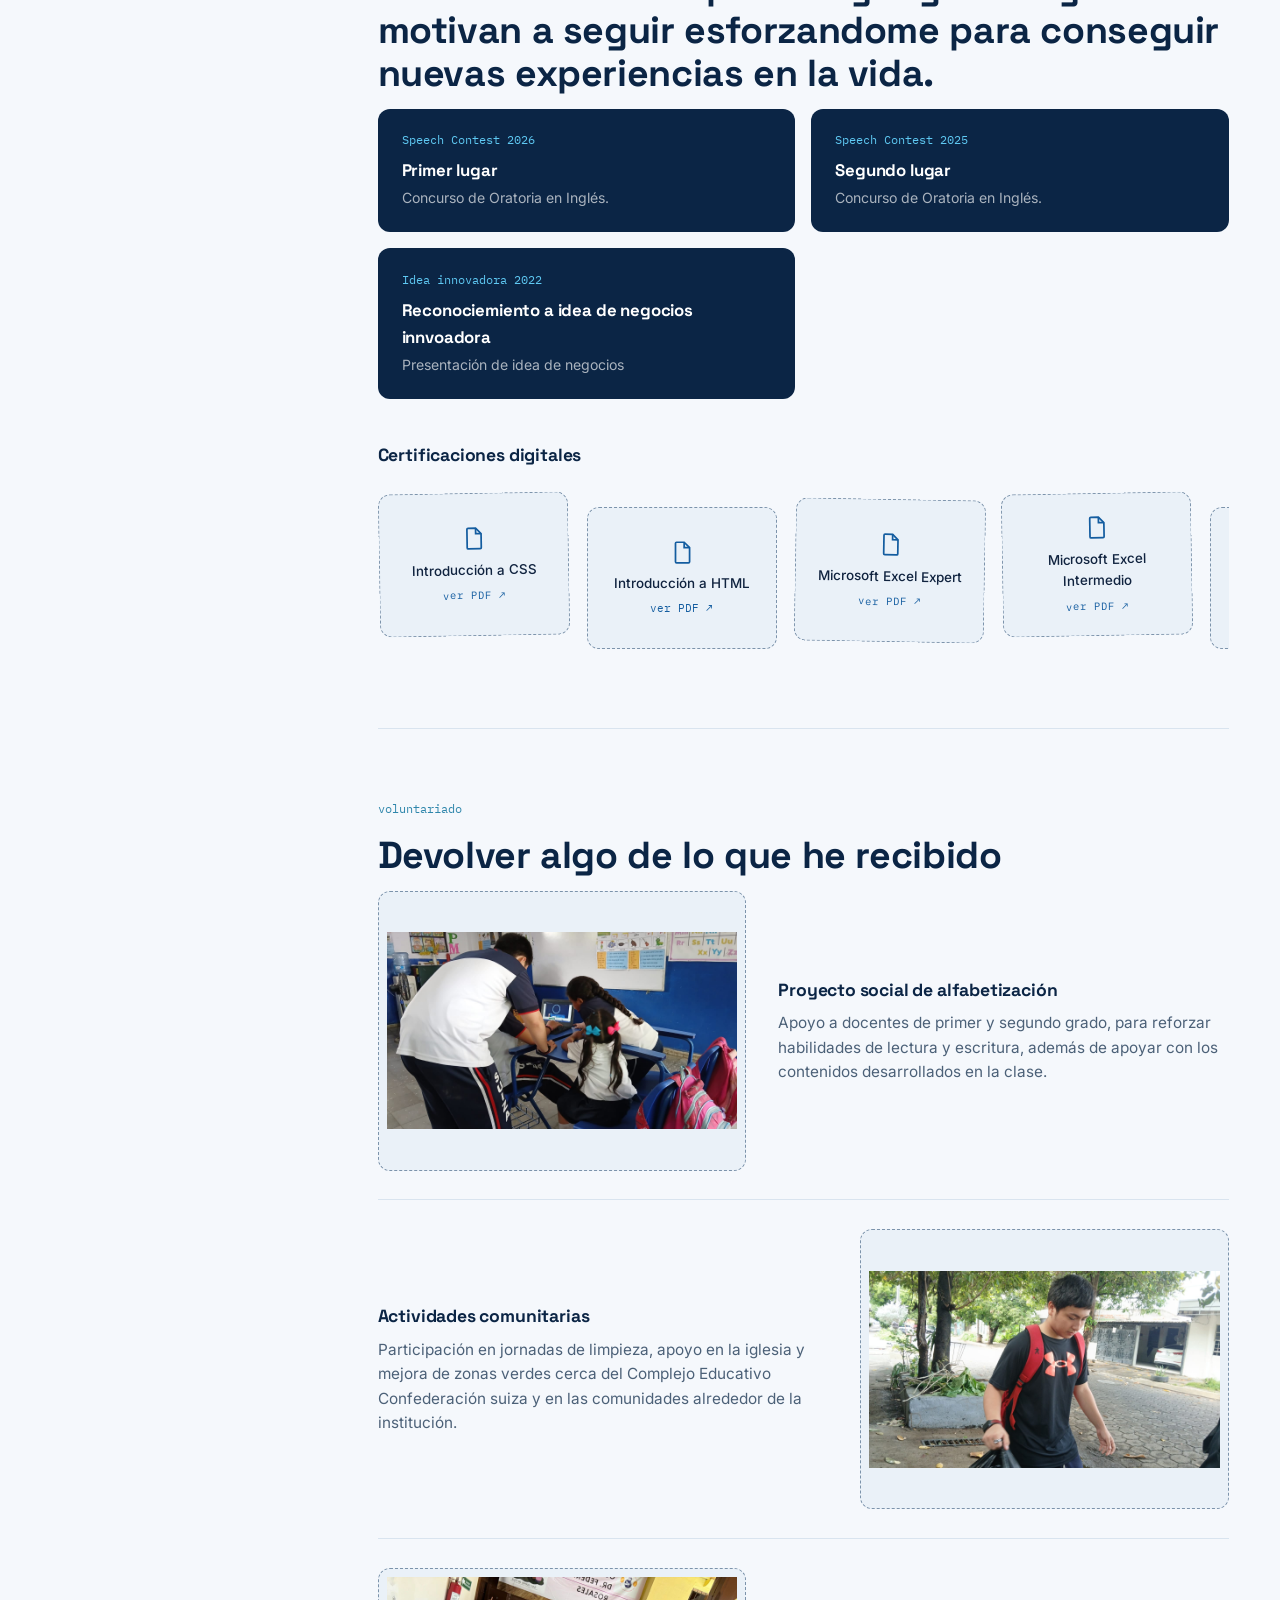
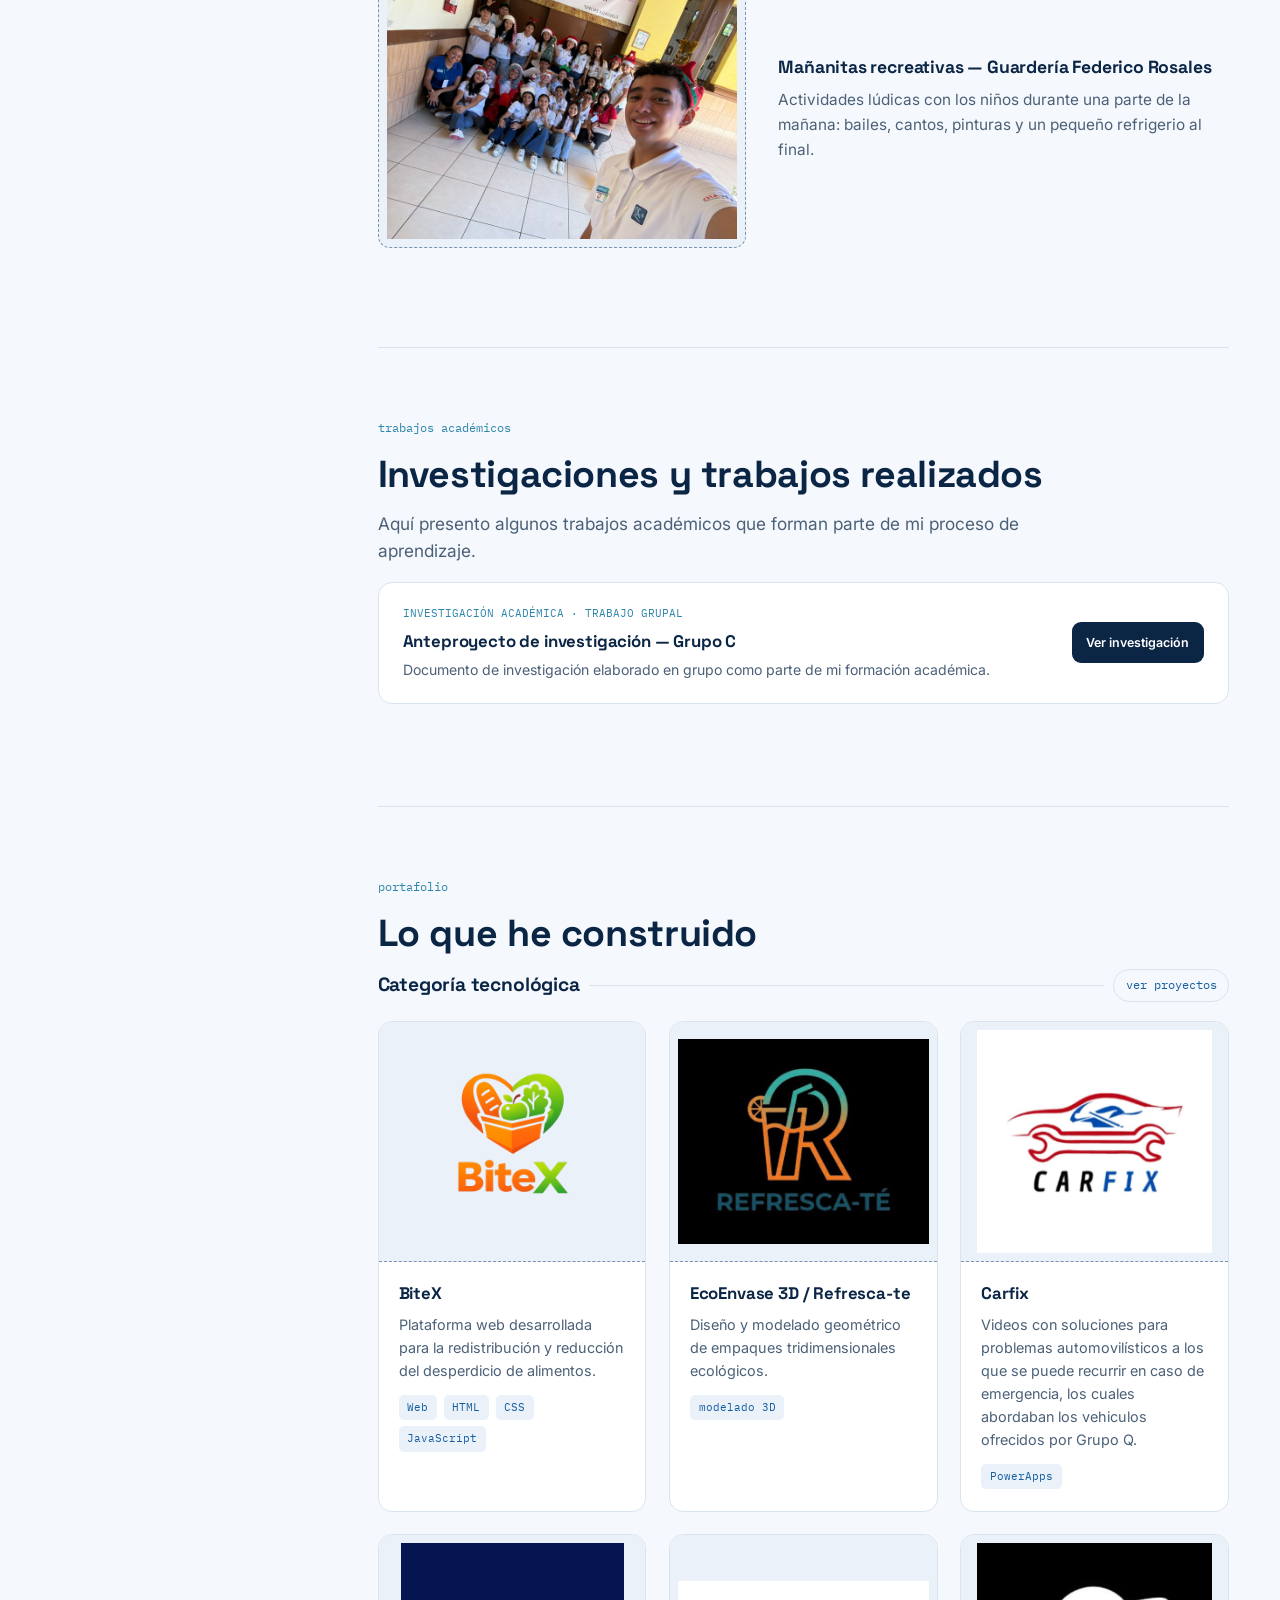
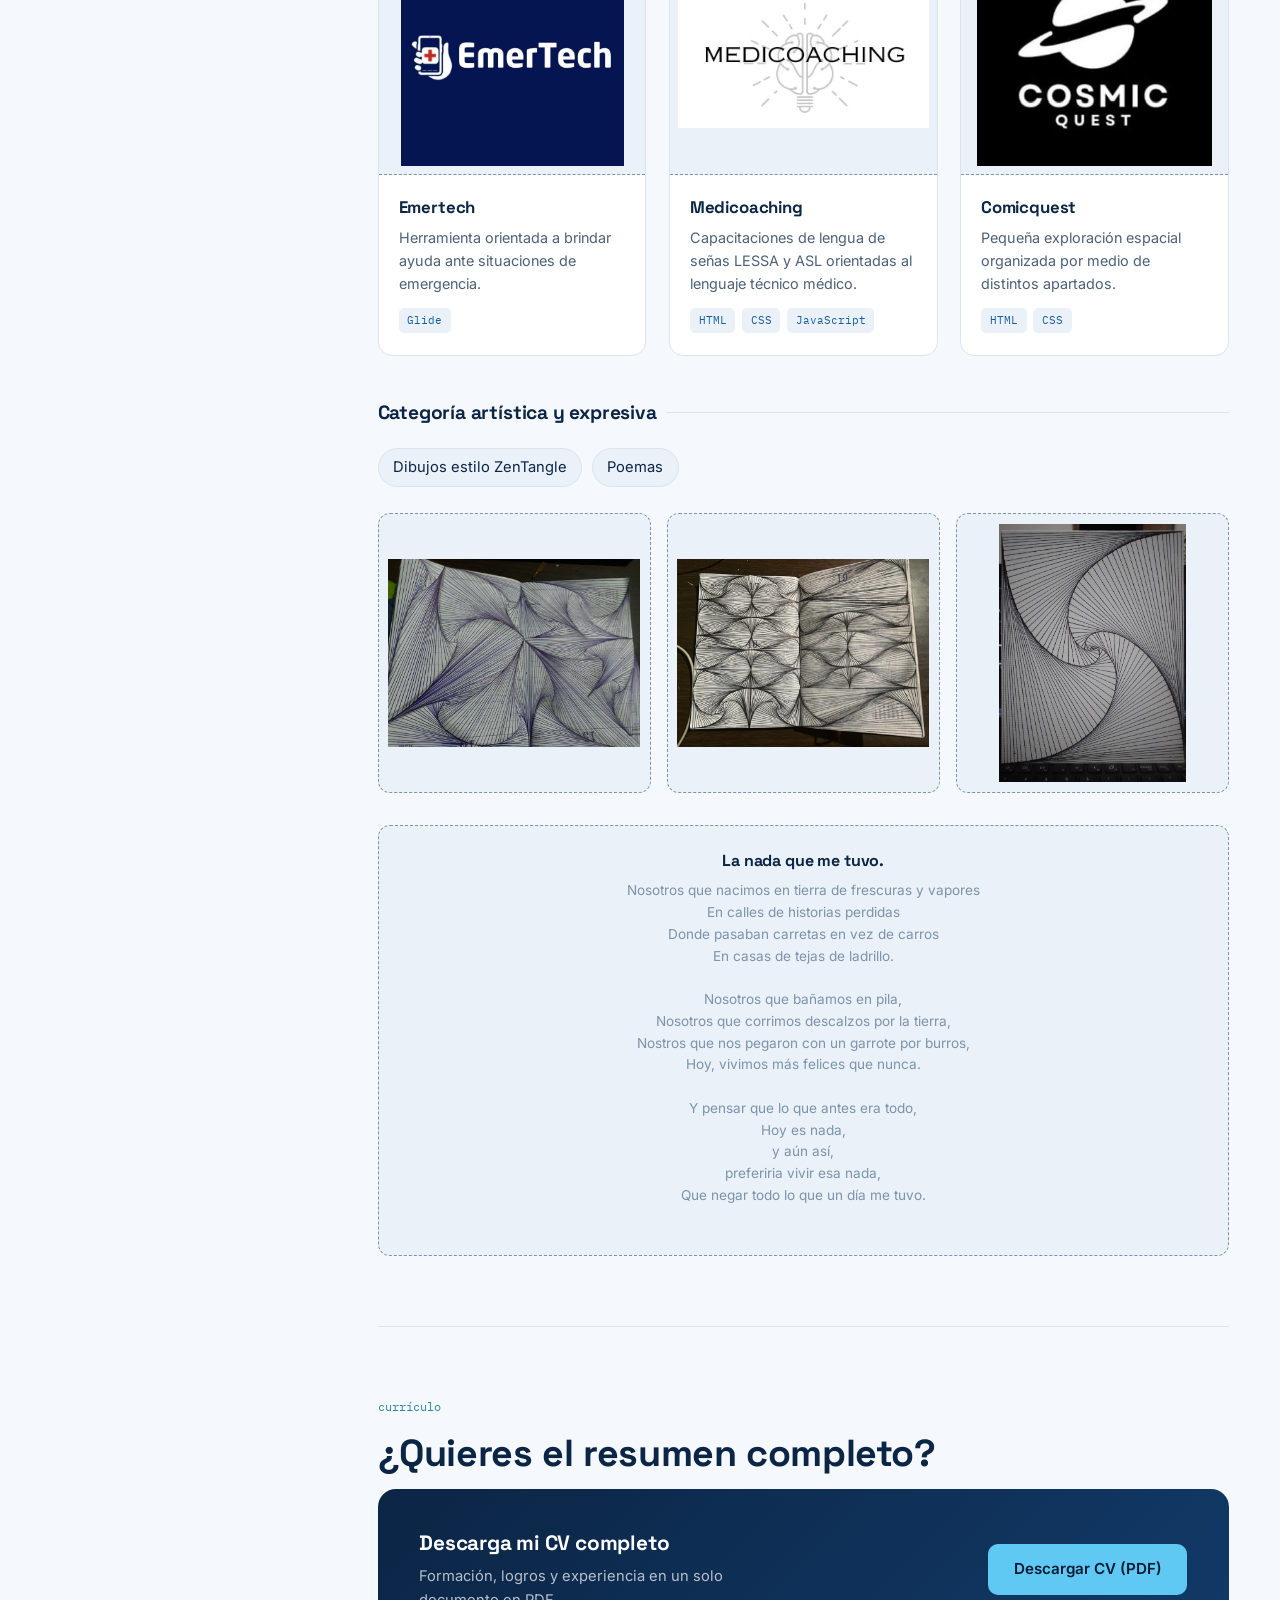
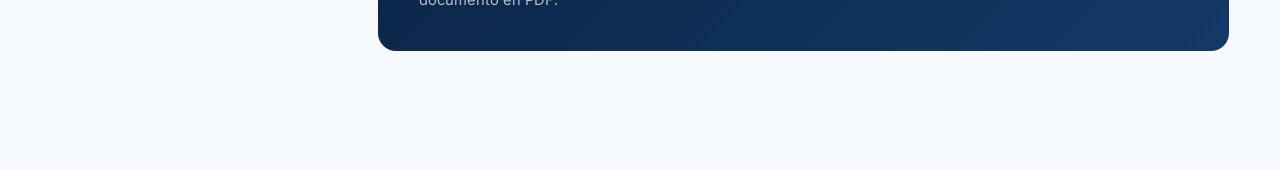
==== commit 526fc9c4: "Quitar puntos de color de categoría tecnológica" ====
--- a/index.html
+++ b/index.html
@@ -232,12 +232,6 @@
       <h3>Categoría tecnológica</h3>
       <div class="line"></div>
       <a class="repo-link" href="proyectos/README.md">ver proyectos</a>
-    </div>
-
-    <div class="cat-legend">
-      <span><i style="background:var(--color-web)"></i>Plataformas web</span>
-      <span><i style="background:var(--color-sin-codigo)"></i>Herramientas sin código</span>
-      <span><i style="background:var(--color-diseno)"></i>Diseño y modelado</span>
     </div>
 
     <div class="project-grid">
--- a/style.css
+++ b/style.css
@@ -240,8 +240,9 @@
 
 /* Tamaño y separación de los títulos principales de sección. */
   section h2{
-    font-size:2rem;
-    margin-bottom:1.1rem;
+    font-size:2.35rem;
+    line-height:1.15;
+    margin-bottom:0.85rem;
   }
 
 /* Texto introductorio de apoyo que aparece debajo de algunos títulos. */
@@ -664,13 +665,9 @@
     overflow:hidden;
     background:#fff;
   }
-/* Barra superior de color que identifica la categoría del proyecto. */
+/* La tarjeta ya no usa una barra de color para identificar categorías. */
   .project-card::before{
-    content:"";
-    position:absolute;
-    top:0; left:0; right:0;
-    height:4px;
-    background:var(--accent, var(--azul-medio));
+    content:none;
   }
 /* Área reservada para la imagen de cada proyecto. */
   .project-card .img-slot{
@@ -887,9 +884,9 @@
 .media-modal iframe{
   position:relative;
   z-index:1;
-  width:94vw;
-  max-width:1100px;
-  height:84vh;
+  width:96vw;
+  max-width:1200px;
+  height:88vh;
   border:0;
   border-radius:10px;
   background:#fff;
@@ -912,8 +909,8 @@
   }
 
   .media-modal iframe{
-    width:96vw;
-    height:82svh;
+    width:92vw;
+    height:78svh;
   }
 
   .media-modal .modal-img{
